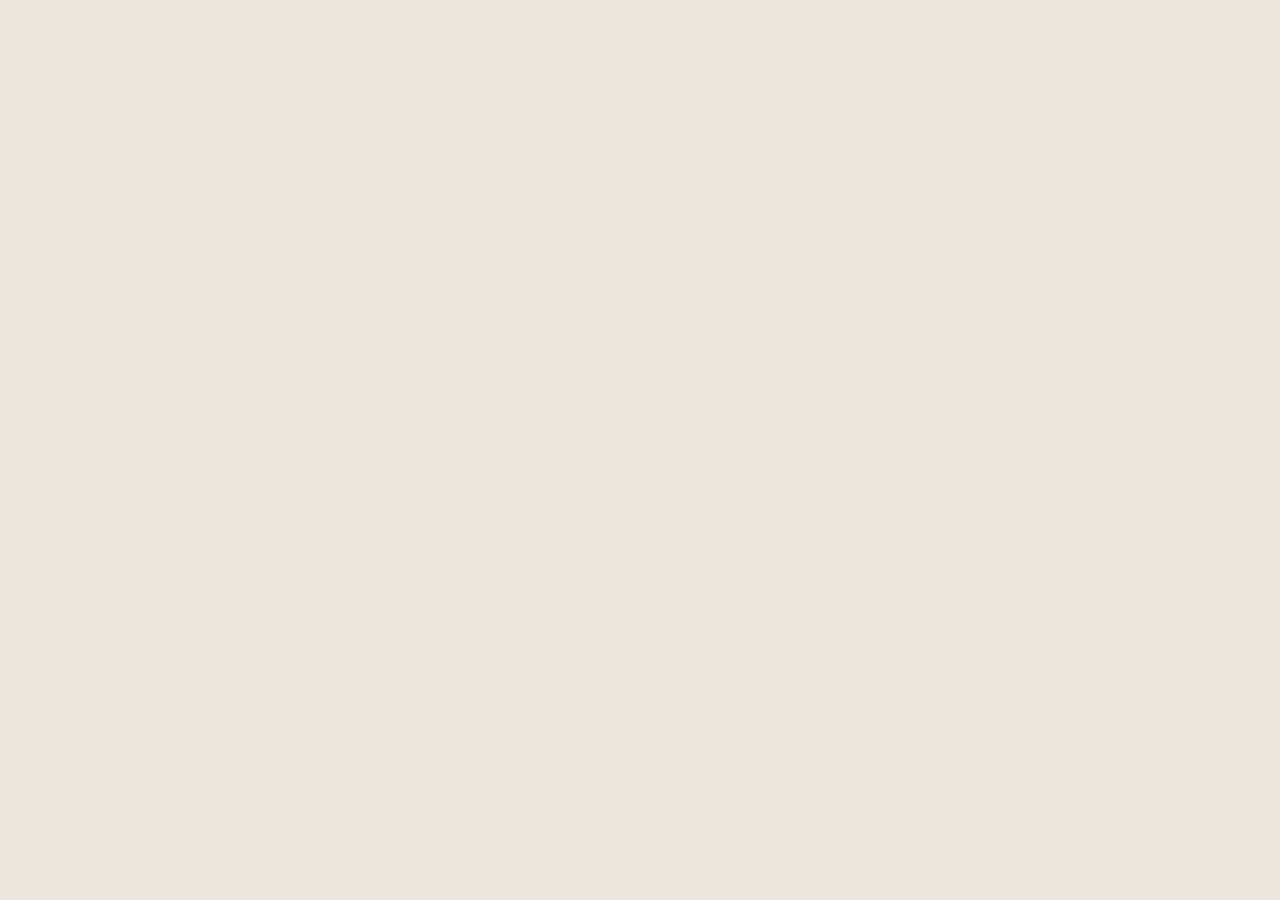
==== src/index.html @ d640d651 "Initial commit: Project Accelerate Lynxeye scaffold + content brief" ====
<!DOCTYPE html>
<html lang="en">
<head>
  <meta charset="UTF-8">
  <meta name="viewport" content="width=device-width, initial-scale=1.0">
  <title>Project Accelerate Lynxeye</title>
  <link rel="stylesheet" href="styles.css">
  <link href="https://fonts.googleapis.com/css2?family=Lexend:wght@300;400;500;600&display=swap" rel="stylesheet">
</head>
<body>

<!--
  CLAUDE CODE: Build this file from spec/architecture-reference.html and spec/content-comprehensive.md.

  The visual reference (spec/architecture-reference.html) shows the working four-panel architecture
  end-to-end. Match its structure and interactions:

    - Top menu bar with two supporting items (modal overlays on click)
    - Hero (two-column: elevator pitch left, divergence visual right)
    - Four-card navigator with active state indicator
    - Click-to-expand panel area below the navigator (one panel at a time)
    - Panel 4 has internal tabs: locked core / add-ons / how we work / what Lynxeye gets
    - Deliverables in Panel 4 are click-to-expand for detail
    - NO closing section. Document ends when the open panel is closed.

  The content (spec/content-comprehensive.md) has every line of copy, every deliverable detail,
  every visual brief. Use the locked content. Surface placeholders flagged [VERIFY] to Henrik
  before shipping.

  The design tokens (spec/design-tokens.md) are the design system. Don't invent new colors
  or font weights.

  Build approach:
    1. HTML structure first (this file), matching the architecture sketch
    2. Then styles.css using the design tokens
    3. Then script.js for panel switching, modal opening, tab switching, deliverable expansion, slider math
    4. Simulator is a separate later pass in src/simulator/

  Delete this comment block when you're done.
-->

<div id="app">
  <!-- Top menu bar -->
  <!-- Hero -->
  <!-- Navigator (4 cards) -->
  <!-- Open panel area -->
  <!-- Modals (Ping-pong vs orchestration + About Henrik) -->
</div>

<script src="script.js"></script>
</body>
</html>
---- src/styles.css ----
/*
  Project Accelerate Lynxeye — styles.css

  CLAUDE CODE: Build this from spec/design-tokens.md.
  The CSS variables below are the locked design tokens. Don't add new colors
  without explicit Henrik approval.

  Match the visual treatments in spec/architecture-reference.html. That file
  has working CSS for every component you need to build. You can lift and
  refactor from it.

  Delete this comment block when you're done.
*/

:root {
  /* Backgrounds */
  --bg-page: #ECE7DE;
  --bg-doc: #F6F3EE;
  --bg-white: #FFFFFF;
  --bg-warm-stone: #E8E2D9;
  --bg-dark: #1A1F1A;

  /* Text */
  --text-ink: #1A1F1A;
  --text-muted: #6E6A5E;
  --text-light: #AFA89A;
  --text-on-dark: #F6F3EE;
  --text-bronze-on-dark: #DDD3BC;

  /* Brand */
  --brand-green: #2E6B54;
  --brand-green-light: #E8F0EC;
  --gold: #C9A962;
  --gold-dark: #B8985A;
  --gold-tint: #FBF6E9;
  --gold-pale: #FAFAF6;

  /* Borders */
  --border: #CCC4B8;
  --border-light: #E8E2D9;

  /* Motion */
  --easing: ease-out;
  --duration-fast: 200ms;
  --duration-normal: 300ms;
  --duration-slow: 350ms;
}

/* Reset and base */
* { box-sizing: border-box; margin: 0; padding: 0; }

body {
  font-family: 'Lexend', -apple-system, sans-serif;
  background: var(--bg-page);
  color: var(--text-ink);
  -webkit-font-smoothing: antialiased;
  line-height: 1.6;
}

/* === Component styles go below === */
/* Use spec/architecture-reference.html as the source of truth for component-level CSS */
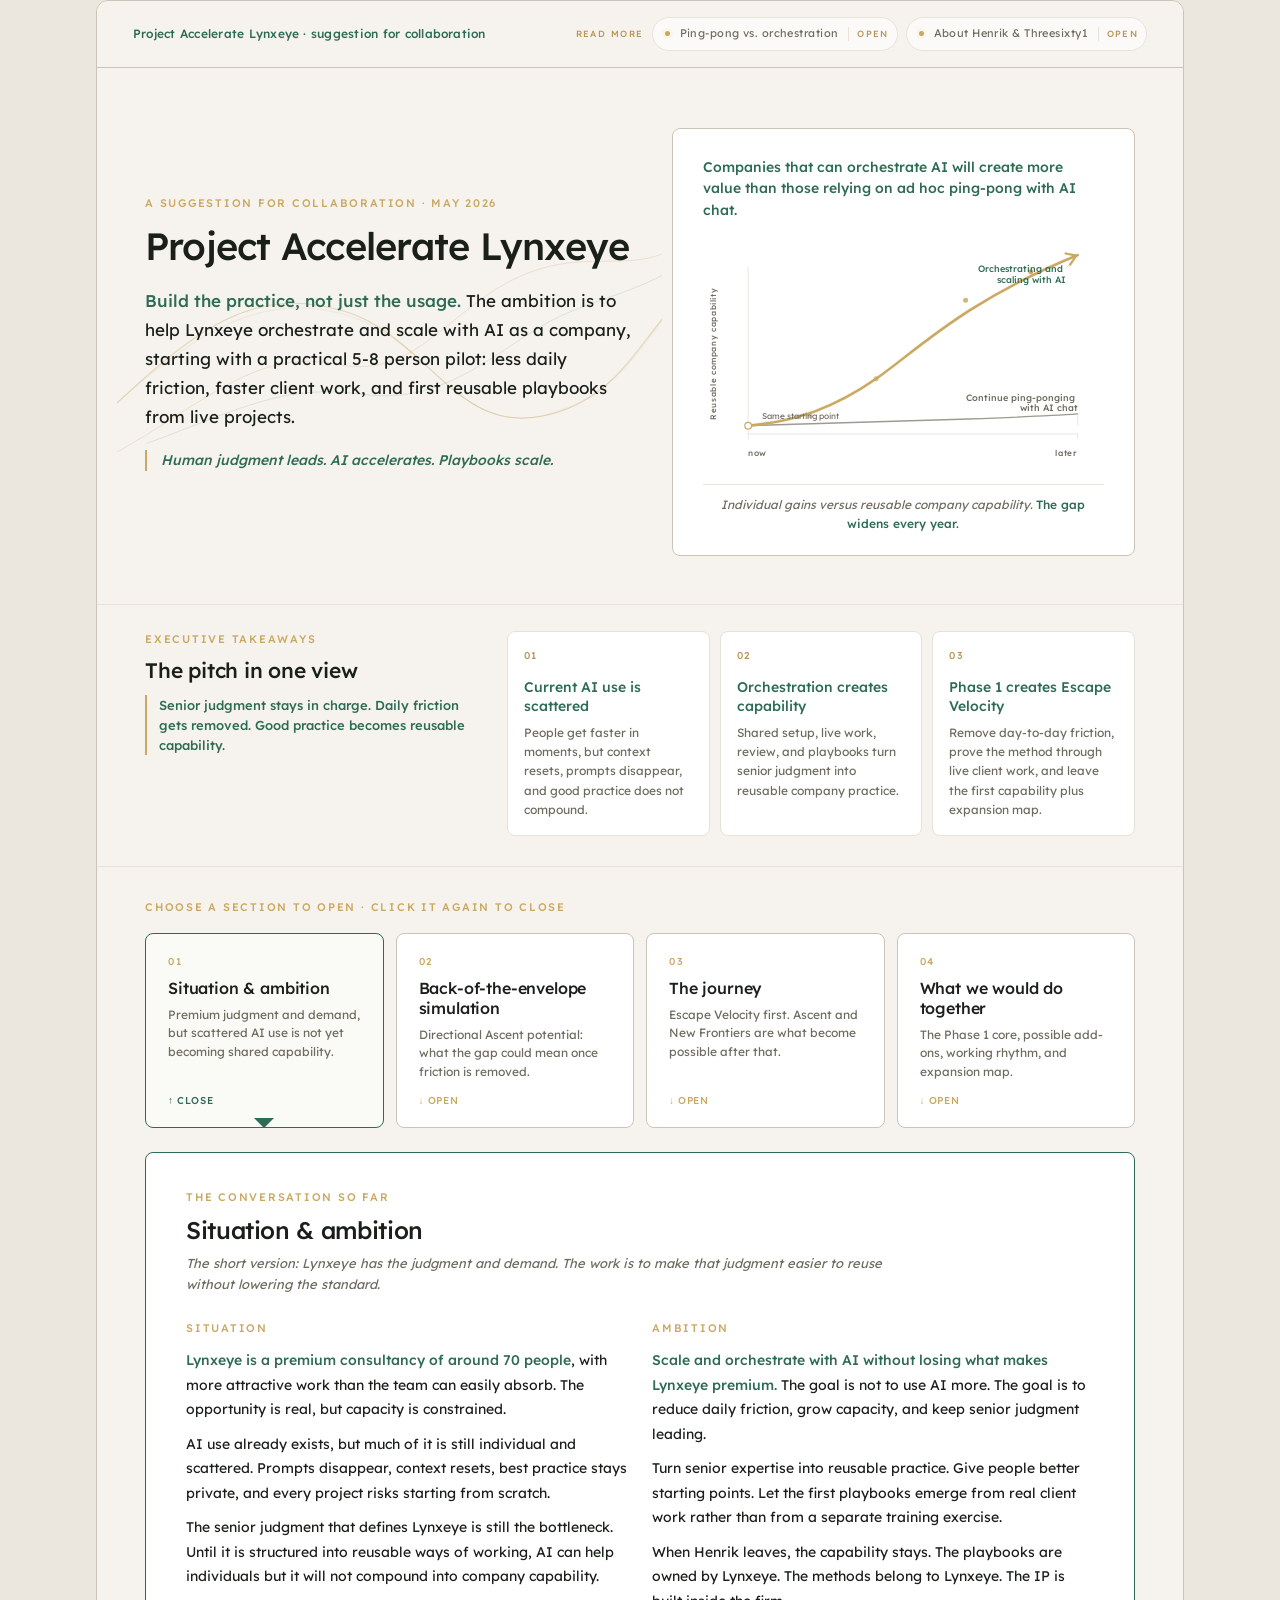
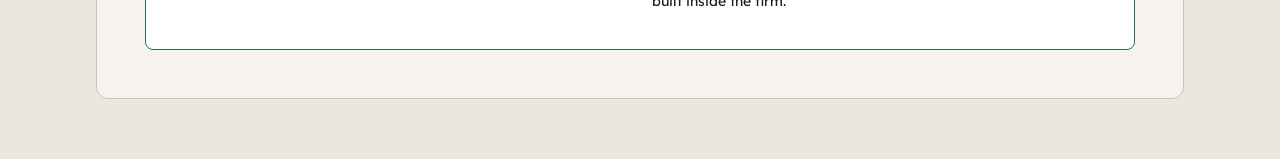
==== commit c39f32ca: "feat: refine Lynxeye proposal application" ====
--- a/src/index.html
+++ b/src/index.html
@@ -3,50 +3,1072 @@
 <head>
   <meta charset="UTF-8">
   <meta name="viewport" content="width=device-width, initial-scale=1.0">
+  <meta name="description" content="Project Accelerate Lynxeye: a focused suggestion for collaboration with Lynxeye, May 2026.">
   <title>Project Accelerate Lynxeye</title>
+  <link rel="preconnect" href="https://fonts.googleapis.com">
+  <link rel="preconnect" href="https://fonts.gstatic.com" crossorigin>
+  <link href="https://fonts.googleapis.com/css2?family=Lexend:wght@300;400;500;600&amp;display=swap" rel="stylesheet">
+  <link rel="icon" href="data:,">
   <link rel="stylesheet" href="styles.css">
-  <link href="https://fonts.googleapis.com/css2?family=Lexend:wght@300;400;500;600&display=swap" rel="stylesheet">
 </head>
 <body>
-
-<!--
-  CLAUDE CODE: Build this file from spec/architecture-reference.html and spec/content-comprehensive.md.
-
-  The visual reference (spec/architecture-reference.html) shows the working four-panel architecture
-  end-to-end. Match its structure and interactions:
-
-    - Top menu bar with two supporting items (modal overlays on click)
-    - Hero (two-column: elevator pitch left, divergence visual right)
-    - Four-card navigator with active state indicator
-    - Click-to-expand panel area below the navigator (one panel at a time)
-    - Panel 4 has internal tabs: locked core / add-ons / how we work / what Lynxeye gets
-    - Deliverables in Panel 4 are click-to-expand for detail
-    - NO closing section. Document ends when the open panel is closed.
-
-  The content (spec/content-comprehensive.md) has every line of copy, every deliverable detail,
-  every visual brief. Use the locked content. Surface placeholders flagged [VERIFY] to Henrik
-  before shipping.
-
-  The design tokens (spec/design-tokens.md) are the design system. Don't invent new colors
-  or font weights.
-
-  Build approach:
-    1. HTML structure first (this file), matching the architecture sketch
-    2. Then styles.css using the design tokens
-    3. Then script.js for panel switching, modal opening, tab switching, deliverable expansion, slider math
-    4. Simulator is a separate later pass in src/simulator/
-
-  Delete this comment block when you're done.
--->
-
-<div id="app">
-  <!-- Top menu bar -->
-  <!-- Hero -->
-  <!-- Navigator (4 cards) -->
-  <!-- Open panel area -->
-  <!-- Modals (Ping-pong vs orchestration + About Henrik) -->
-</div>
-
-<script src="script.js"></script>
+  <main class="page-shell">
+    <article class="document-shell" aria-label="Project Accelerate Lynxeye collaboration suggestion">
+      <header class="topbar">
+        <div class="topbar-brand">Project Accelerate Lynxeye · suggestion for collaboration</div>
+        <nav class="topbar-menu" aria-label="Read more">
+          <span class="topbar-kicker">Read more</span>
+          <button class="topbar-link" type="button" data-modal-open="modal-pingpong">
+            <span class="topbar-link-label">Ping-pong vs. orchestration</span>
+            <span class="topbar-link-cue">Open</span>
+          </button>
+          <button class="topbar-link" type="button" data-modal-open="modal-henrik">
+            <span class="topbar-link-label">About Henrik &amp; Threesixty1</span>
+            <span class="topbar-link-cue">Open</span>
+          </button>
+        </nav>
+      </header>
+
+      <section class="hero" aria-labelledby="hero-title">
+        <div class="hero-copy">
+          <svg class="hero-curves" viewBox="0 0 620 360" aria-hidden="true" focusable="false">
+            <path class="thread-shadow" d="M-32 274 C 76 176, 154 116, 258 145 C 368 176, 390 304, 516 250 C 592 218, 610 146, 666 104" />
+            <path class="thread-primary" d="M-20 265 C 90 160, 155 110, 260 142 C 362 174, 390 302, 514 252 C 585 224, 606 148, 664 108" />
+            <path class="thread-secondary" d="M-6 305 C 96 250, 157 182, 250 202 C 350 222, 384 120, 486 92 C 560 72, 610 108, 670 40" />
+            <path class="green-line" d="M34 292 C 142 252, 190 224, 278 236 C 360 247, 408 206, 474 164 C 526 130, 580 126, 636 92" />
+          </svg>
+          <p class="hero-eyebrow">A suggestion for collaboration · May 2026</p>
+          <h1 id="hero-title">Project Accelerate Lynxeye</h1>
+          <p class="hero-pitch"><strong>Build the practice, not just the usage.</strong> The ambition is to help Lynxeye orchestrate and scale with AI as a company, starting with a practical 5-8 person pilot: less daily friction, faster client work, and first reusable playbooks from live projects.</p>
+          <p class="hero-tagline">Human judgment leads. AI accelerates. Playbooks scale.</p>
+        </div>
+
+        <aside class="hero-visual" aria-label="AI orchestration creates more value than ad hoc AI chat">
+          <p class="visual-thesis">Companies that can orchestrate AI will create more value than those relying on ad hoc ping-pong with AI chat.</p>
+          <svg viewBox="0 0 480 280" role="img" aria-labelledby="divergence-title divergence-desc">
+            <title id="divergence-title">Orchestrating and scaling with AI compounds beyond ping-pong chat</title>
+            <desc id="divergence-desc">Ping-pong chat with AI creates individual gains that rise slowly. Orchestrating and scaling with AI creates reusable company capability that compounds over time.</desc>
+            <defs>
+              <marker id="hero-end" viewBox="0 0 10 10" refX="9" refY="5" markerWidth="6" markerHeight="6" orient="auto">
+                <path d="M2 1L8 5L2 9" fill="none" stroke="context-stroke" stroke-width="1.5" stroke-linecap="round" />
+              </marker>
+            </defs>
+            <line x1="54" y1="232" x2="448" y2="232" class="axis" />
+            <line x1="54" y1="232" x2="54" y2="32" class="axis" />
+            <text class="svg-axis-title" transform="translate(16 136) rotate(-90)" text-anchor="middle">Reusable company capability</text>
+            <line x1="54" y1="232" x2="54" y2="238" class="axis-tick" />
+            <line x1="448" y1="232" x2="448" y2="238" class="axis-tick" />
+            <text x="54" y="258" class="svg-date">NOW</text>
+            <text x="448" y="258" class="svg-date" text-anchor="end">LATER</text>
+            <path d="M54,222 C132,219 226,217 318,214 C374,212 420,210 448,208" class="path-muted-echo" />
+            <path d="M54,222 C132,219 226,217 318,214 C374,212 420,210 448,208" class="path-muted" />
+            <path d="M54,222 C112,217 158,200 207,166 C258,130 312,74 448,18" class="path-gold-ghost" />
+            <path d="M54,222 C112,217 158,200 207,166 C258,130 312,74 448,18" class="path-gold" marker-end="url(#hero-end)" />
+            <circle cx="54" cy="222" r="4" class="dot-origin" />
+            <circle cx="128" cy="210" r="3" class="dot-gold faint" />
+            <circle cx="207" cy="166" r="3" class="dot-gold soft" />
+            <circle cx="314" cy="72" r="3" class="dot-gold medium" />
+            <circle cx="392" cy="38" r="3" class="dot-gold" />
+            <line x1="448" y1="18" x2="434" y2="34" class="gold-hairline" />
+            <text x="434" y="38" class="svg-end svg-end-strong" text-anchor="end">
+              <tspan x="434" dy="0">Orchestrating and</tspan>
+              <tspan x="434" dy="13">scaling with AI</tspan>
+            </text>
+            <line x1="448" y1="210" x2="448" y2="222" class="muted-hairline" />
+            <text x="448" y="192" class="svg-end" text-anchor="end">
+              <tspan x="448" dy="0">Continue ping-ponging</tspan>
+              <tspan x="448" dy="13">with AI chat</tspan>
+            </text>
+            <text x="70" y="214" class="svg-note">Same starting point</text>
+          </svg>
+          <p class="visual-caption">Individual gains versus reusable company capability. <strong>The gap widens every year.</strong></p>
+        </aside>
+      </section>
+
+      <section class="executive-summary" aria-labelledby="executive-summary-title">
+        <div>
+          <p class="section-kicker">Executive takeaways</p>
+          <h2 id="executive-summary-title">The pitch in one view</h2>
+          <p class="summary-promise">Senior judgment stays in charge. Daily friction gets removed. Good practice becomes reusable capability.</p>
+        </div>
+        <div class="summary-grid">
+          <article>
+            <span>01</span>
+            <h3>Current AI use is scattered</h3>
+            <p>People get faster in moments, but context resets, prompts disappear, and good practice does not compound.</p>
+          </article>
+          <article>
+            <span>02</span>
+            <h3>Orchestration creates capability</h3>
+            <p>Shared setup, live work, review, and playbooks turn senior judgment into reusable company practice.</p>
+          </article>
+          <article>
+            <span>03</span>
+            <h3>Phase 1 creates Escape Velocity</h3>
+            <p>Remove day-to-day friction, prove the method through live client work, and leave the first capability plus expansion map.</p>
+          </article>
+        </div>
+      </section>
+
+      <section class="navigator" aria-labelledby="navigator-title">
+        <p id="navigator-title" class="nav-title">Choose a section to open · click it again to close</p>
+        <div class="nav-cards">
+          <button class="nav-card nav-card-active" type="button" data-panel-target="situation" aria-controls="panel-situation" aria-expanded="true">
+            <span class="nav-card-num">01</span>
+            <span class="nav-card-name">Situation &amp; ambition</span>
+            <span class="nav-card-desc">Premium judgment and demand, but scattered AI use is not yet becoming shared capability.</span>
+            <span class="nav-card-cue">↓ Open</span>
+          </button>
+          <button class="nav-card" type="button" data-panel-target="envelope" aria-controls="panel-envelope" aria-expanded="false">
+            <span class="nav-card-num">02</span>
+            <span class="nav-card-name">Back-of-the-envelope simulation</span>
+            <span class="nav-card-desc">Directional Ascent potential: what the gap could mean once friction is removed.</span>
+            <span class="nav-card-cue">↓ Open</span>
+          </button>
+          <button class="nav-card" type="button" data-panel-target="phases" aria-controls="panel-phases" aria-expanded="false">
+            <span class="nav-card-num">03</span>
+            <span class="nav-card-name">The journey</span>
+            <span class="nav-card-desc">Escape Velocity first. Ascent and New Frontiers are what become possible after that.</span>
+            <span class="nav-card-cue">↓ Open</span>
+          </button>
+          <button class="nav-card" type="button" data-panel-target="suggestion" aria-controls="panel-suggestion" aria-expanded="false">
+            <span class="nav-card-num">04</span>
+            <span class="nav-card-name">What we would do together</span>
+            <span class="nav-card-desc">The Phase 1 core, possible add-ons, working rhythm, and expansion map.</span>
+            <span class="nav-card-cue">↓ Open</span>
+          </button>
+        </div>
+      </section>
+
+      <section class="open-panel" id="panel-situation" data-panel="situation">
+        <p class="panel-eyebrow">The conversation so far</p>
+        <h2 class="panel-title">Situation &amp; ambition</h2>
+        <p class="panel-sub">The short version: Lynxeye has the judgment and demand. The work is to make that judgment easier to reuse without lowering the standard.</p>
+
+        <div class="two-col-grid">
+          <div>
+            <p class="column-label">Situation</p>
+            <div class="prose">
+              <p><strong>Lynxeye is a premium consultancy of around 70 people</strong>, with more attractive work than the team can easily absorb. The opportunity is real, but capacity is constrained.</p>
+              <p>AI use already exists, but much of it is still individual and scattered. Prompts disappear, context resets, best practice stays private, and every project risks starting from scratch.</p>
+              <p>The senior judgment that defines Lynxeye is still the bottleneck. Until it is structured into reusable ways of working, AI can help individuals but it will not compound into company capability.</p>
+            </div>
+          </div>
+          <div>
+            <p class="column-label">Ambition</p>
+            <div class="prose">
+              <p><strong>Scale and orchestrate with AI without losing what makes Lynxeye premium.</strong> The goal is not to use AI more. The goal is to reduce daily friction, grow capacity, and keep senior judgment leading.</p>
+              <p>Turn senior expertise into reusable practice. Give people better starting points. Let the first playbooks emerge from real client work rather than from a separate training exercise.</p>
+              <p>When Henrik leaves, the capability stays. The playbooks are owned by Lynxeye. The methods belong to Lynxeye. The IP is built inside the firm.</p>
+            </div>
+          </div>
+        </div>
+      </section>
+
+      <section class="open-panel panel-hidden" id="panel-envelope" data-panel="envelope" hidden>
+        <p class="panel-eyebrow">Panel 2 · The math, directionally</p>
+        <h2 class="panel-title">Back-of-the-envelope simulation</h2>
+        <p class="panel-sub">Basic directional math for what the gap could become once Phase 1 creates enough capability to move into Ascent.</p>
+
+        <div class="hypothesis-box">
+          <p><strong>Directional Ascent potential.</strong> This is not documented Lynxeye evidence yet, and it is not a promise of what Phase 1 delivers in 8-12 weeks. The outcome will vary by company, adoption, model capability, tools, pace, and working habits. The simulator shows the kind of upside Lynxeye can start moving toward once Escape Velocity has been created. Phase 1 replaces these assumptions with Lynxeye-specific evidence.</p>
+        </div>
+
+        <div class="gap-bridge">
+          <p class="section-kicker">Friction removed first</p>
+          <p>Escape Velocity starts in the ordinary workday. Before the upside can compound, people need a setup where the basics stop slowing them down.</p>
+          <ul class="friction-list" aria-label="Examples of friction removed in Phase 1">
+            <li>Sign-in and access work.</li>
+            <li>Right folders and documents are connected.</li>
+            <li>People know where to save work.</li>
+            <li>Voice input is available where useful.</li>
+            <li>Email and documents move faster.</li>
+            <li>Best practice from others is visible.</li>
+            <li>Reusable context replaces project setup.</li>
+          </ul>
+          <p>Then the levers below become meaningful. They are not proof yet. They are a way to discuss what Ascent could be worth.</p>
+        </div>
+
+        <div class="simulator" data-simulator>
+          <div class="simulator-controls">
+            <p class="sim-label">Lynxeye baseline (SEK)</p>
+            <div class="slider-row">
+              <div class="slider-heading">
+                <span class="slider-title"><label for="employees">Employees</label> <button class="info-trigger" type="button" aria-label="Employees assumption" aria-expanded="false" data-info-trigger>i</button></span>
+                <span id="employees-value">70</span>
+              </div>
+              <span class="info-panel" role="status">Assumption: Lynxeye headcount in scope for the model. Default: 70 from the brief. Range: 20 to 150, so the same logic can be tested on a smaller pilot or wider firm scale. Caveat: Phase 1 should replace this with the real team count.</span>
+              <input id="employees" type="range" min="20" max="150" value="70" data-simulator-input>
+            </div>
+            <div class="slider-row">
+              <div class="slider-heading">
+                <span class="slider-title"><label for="hours">Billable hours / consultant / year</label> <button class="info-trigger" type="button" aria-label="Billable hours assumption" aria-expanded="false" data-info-trigger>i</button></span>
+                <span id="hours-value">1,500</span>
+              </div>
+              <span class="info-panel" role="status">Assumption: annual billable hours per consultant. Default: 1,500, a directional premium consultancy starting point. Range: 1,000 to 2,000 for lower and higher utilization years. Caveat: Lynxeye-specific utilization should replace this in Phase 1.</span>
+              <input id="hours" type="range" min="1000" max="2000" step="50" value="1500" data-simulator-input>
+            </div>
+            <div class="slider-row">
+              <div class="slider-heading">
+                <span class="slider-title"><label for="rate">Avg. billing rate (SEK/hr)</label> <button class="info-trigger" type="button" aria-label="Billing rate assumption" aria-expanded="false" data-info-trigger>i</button></span>
+                <span id="rate-value">3,000</span>
+              </div>
+              <span class="info-panel" role="status">Assumption: blended billing rate across seniority levels. Default: 3,000 SEK/hr. Range: 1,500 to 5,000 SEK/hr because rates vary by role and engagement type. Caveat: this creates gross equivalent value, not net profit.</span>
+              <input id="rate" type="range" min="1500" max="5000" step="100" value="3000" data-simulator-input>
+            </div>
+
+            <p class="sim-label sim-label-spaced">Improvement levers</p>
+            <div class="slider-row">
+              <div class="slider-heading">
+                <span class="slider-title"><label for="project-compression">Project delivery compression</label> <button class="info-trigger" type="button" aria-label="Project delivery compression assumption" aria-expanded="false" data-info-trigger>i</button></span>
+                <span id="project-compression-value">25%</span>
+              </div>
+              <span class="info-panel" role="status">Assumption: reduction in project delivery time from better AI orchestration. Default: 25%, so a 12-week project becomes roughly 9 weeks. Range: 0 to 50%, from no lift to an ambitious upside case. Caveat: this must be proven by Lynxeye workflow evidence.</span>
+              <input id="project-compression" type="range" min="0" max="50" value="25" data-simulator-input>
+            </div>
+            <div class="slider-row">
+              <div class="slider-heading">
+                <span class="slider-title"><label for="pitch-compression">Pitch cycle compression</label> <button class="info-trigger" type="button" aria-label="Pitch cycle compression assumption" aria-expanded="false" data-info-trigger>i</button></span>
+                <span id="pitch-compression-value">25%</span>
+              </div>
+              <span class="info-panel" role="status">Assumption: reduction in time from opportunity or RFP to proposal-ready. Default: 25%, so a 4-week pitch becomes roughly 3 weeks. Formula effect: baseline pitches divided by the compressed cycle. Caveat: baseline pitch volume is a placeholder.</span>
+              <input id="pitch-compression" type="range" min="0" max="50" value="25" data-simulator-input>
+            </div>
+            <div class="slider-row">
+              <div class="slider-heading">
+                <span class="slider-title"><label for="win-rate">Win rate improvement</label> <button class="info-trigger" type="button" aria-label="Win rate improvement assumption" aria-expanded="false" data-info-trigger>i</button></span>
+                <span id="win-rate-value">15%</span>
+              </div>
+              <span class="info-panel" role="status">Assumption: relative improvement on qualified pitch wins from better preparation and faster turnaround. Default: 15%. Range: 0 to 40%. Caveat: this affects expected additional wins only, no revenue value is assigned because deal size is not in the model.</span>
+              <input id="win-rate" type="range" min="0" max="40" value="15" data-simulator-input>
+            </div>
+            <div class="slider-row">
+              <div class="slider-heading">
+                <span class="slider-title"><label for="capture-rate">% of freed time captured as real value</label> <button class="info-trigger" type="button" aria-label="Freed time capture assumption" aria-expanded="false" data-info-trigger>i</button></span>
+                <span id="capture-rate-value">60%</span>
+              </div>
+              <span class="info-panel" role="status">Assumption: share of freed time that becomes real value instead of work creep. Default: 60%. Formula effect: raw freed capacity is multiplied by this rate. Caveat: this is the honesty lever, and Phase 1 is designed to improve and measure it.</span>
+              <input id="capture-rate" type="range" min="0" max="100" value="60" data-simulator-input>
+            </div>
+            <div class="slider-row">
+              <div class="slider-heading">
+                <span class="slider-title"><label for="tooling-cost">AI tooling cost / person / month</label> <button class="info-trigger" type="button" aria-label="Tooling cost assumption" aria-expanded="false" data-info-trigger>i</button></span>
+                <span id="tooling-cost-value">1,000</span>
+              </div>
+              <span class="info-panel" role="status">Assumption: monthly AI tooling run-rate per person. Default: 1,000 SEK. Range: 500 to 3,000 SEK to test basic and premium configurations. Caveat: Phase 1 fee, internal senior time, and maintenance are not folded into this slider.</span>
+              <input id="tooling-cost" type="range" min="500" max="3000" step="100" value="1000" data-simulator-input>
+            </div>
+
+            <details class="assumptions-panel">
+              <summary>Advanced assumptions</summary>
+              <div class="assumption-grid">
+                <div class="assumption-row">
+                  <span class="slider-title"><label for="baseline-pitches">Qualified pitches / year</label> <button class="info-trigger" type="button" aria-label="Qualified pitches assumption" aria-expanded="false" data-info-trigger>i</button></span>
+                  <span class="info-panel" role="status">Assumption: qualified pitch volume before compression. Default: 12, roughly one qualified pitch per month. Formula effect: used in pitch-equivalent capacity and expected wins. Caveat: Henrik should replace this with Lynxeye's actual volume.</span>
+                  <input id="baseline-pitches" type="number" min="1" max="60" step="1" value="12" data-simulator-input>
+                </div>
+                <div class="assumption-row">
+                  <span class="slider-title"><label for="baseline-win-rate">Baseline win rate</label> <button class="info-trigger" type="button" aria-label="Baseline win rate assumption" aria-expanded="false" data-info-trigger>i</button></span>
+                  <span class="info-panel" role="status">Assumption: current win rate on qualified pitches. Default: 35%. Formula effect: baseline pitches x baseline win rate x win-rate improvement. Caveat: this is not Lynxeye-confirmed, and revenue impact is intentionally excluded.</span>
+                  <input id="baseline-win-rate" type="number" min="0" max="100" step="1" value="35" data-simulator-input>
+                </div>
+                <div class="assumption-row">
+                  <span class="slider-title"><label for="working-weeks">Working weeks / year</label> <button class="info-trigger" type="button" aria-label="Working weeks assumption" aria-expanded="false" data-info-trigger>i</button></span>
+                  <span class="info-panel" role="status">Assumption: working weeks used for human interpretation. Default: 46. Formula effect: captured capacity divided by employees and working weeks. Caveat: this is only for readability, not the core commercial value calculation.</span>
+                  <input id="working-weeks" type="number" min="40" max="52" step="1" value="46" data-simulator-input>
+                </div>
+                <div class="assumption-row">
+                  <span class="slider-title"><label for="uncertainty-band">Uncertainty band</label> <button class="info-trigger" type="button" aria-label="Uncertainty band assumption" aria-expanded="false" data-info-trigger>i</button></span>
+                  <span class="info-panel" role="status">Assumption: uncertainty band around captured capacity and gross value. Default: 15%. Formula effect: captured capacity is shown as plus or minus this band. Caveat: exact internal math is rounded only for display.</span>
+                  <input id="uncertainty-band" type="number" min="0" max="30" step="1" value="15" data-simulator-input>
+                </div>
+              </div>
+            </details>
+          </div>
+
+          <div class="simulator-output" aria-live="polite">
+            <div class="output-head">
+              <p class="output-label">Output · directional Ascent potential at current settings</p>
+              <button class="copy-model" id="copy-model" type="button">Copy current model</button>
+            </div>
+            <p class="copy-status" id="copy-status" aria-live="polite"></p>
+
+            <div class="output-columns">
+              <section class="output-group output-group-primary" aria-labelledby="main-output-title">
+                <h3 id="main-output-title">Main signal</h3>
+                <div class="metric metric-primary">
+                  <p class="metric-label">Captured capacity <button class="info-trigger" type="button" aria-label="Captured capacity formula" aria-expanded="false" data-info-trigger>i</button></p>
+                  <span class="info-panel metric-info" role="status">Formula: raw freed capacity x freed-time capture rate, shown with the uncertainty band. Interpretation: the part of the upside that survives work creep. Caveat: this is the directional number Phase 1 is meant to replace with evidence.</span>
+                  <p class="metric-value" id="capacity-output">13,400 to 18,100 hours</p>
+                  <p class="metric-help" id="capacity-help">For Lynxeye at 70 people, roughly 15,750 hours survives work creep before the uncertainty band.</p>
+                </div>
+                <div class="metric metric-primary">
+                  <p class="metric-label">Gross capacity value <button class="info-trigger" type="button" aria-label="Gross capacity value formula" aria-expanded="false" data-info-trigger>i</button></p>
+                  <span class="info-panel metric-info" role="status">Formula: captured capacity range x blended billing rate. Interpretation: gross equivalent capacity value if the time becomes useful client work. Caveat: this is not net profit, and it excludes margin, pricing, demand, and change cost.</span>
+                  <p class="metric-value" id="value-output">40.2 to 54.3M SEK</p>
+                  <p class="metric-help" id="value-help">If captured as billable work at 3,000 SEK/hr, this is the gross directional Ascent upside.</p>
+                </div>
+                <div class="metric">
+                  <p class="metric-label">Pitch-equivalent capacity <button class="info-trigger" type="button" aria-label="Pitch-equivalent capacity formula" aria-expanded="false" data-info-trigger>i</button></p>
+                  <span class="info-panel metric-info" role="status">Formula: baseline pitches divided by (1 minus pitch compression), then minus baseline pitches. Interpretation: extra pitch-equivalent capacity from shorter cycles. Caveat: this is capacity, not a sales forecast.</span>
+                  <p class="metric-value" id="pitch-output">+4</p>
+                  <p class="metric-help" id="pitch-help">At 12 baseline pitches and 25% compression, the same pitch capacity can handle roughly +4 more pitch-equivalents per year.</p>
+                </div>
+                <div class="metric">
+                  <p class="metric-label">Hours returned / consultant / week <button class="info-trigger" type="button" aria-label="Hours returned formula" aria-expanded="false" data-info-trigger>i</button></p>
+                  <span class="info-panel metric-info" role="status">Formula: captured capacity divided by employees and working weeks. Interpretation: what the model feels like in the week. Caveat: this depends on leaders protecting the recovered time from low-value work.</span>
+                  <p class="metric-value" id="weekly-hours-output">4.9 hours</p>
+                  <p class="metric-help" id="weekly-hours-help">Roughly 0.7 workdays per consultant per week.</p>
+                </div>
+              </section>
+
+              <section class="output-group" aria-labelledby="context-output-title">
+                <h3 id="context-output-title">Model context</h3>
+                <div class="metric">
+                  <p class="metric-label">Raw freed capacity <button class="info-trigger" type="button" aria-label="Raw freed capacity formula" aria-expanded="false" data-info-trigger>i</button></p>
+                  <span class="info-panel metric-info" role="status">Formula: employees x billable hours x project delivery compression. Interpretation: gross time opportunity before capture. Caveat: raw freed time is not value until the organization captures it.</span>
+                  <p class="metric-value" id="raw-capacity-output">26,250 hours</p>
+                  <p class="metric-help" id="raw-capacity-help">Gross time opportunity before capture rate is applied.</p>
+                </div>
+                <div class="metric">
+                  <p class="metric-label">Expected additional qualified wins <button class="info-trigger" type="button" aria-label="Expected additional qualified wins formula" aria-expanded="false" data-info-trigger>i</button></p>
+                  <span class="info-panel metric-info" role="status">Formula: baseline pitches x baseline win rate x win-rate improvement. Interpretation: incremental qualified wins before any deal-size value. Caveat: this is directional only, no revenue value is assigned.</span>
+                  <p class="metric-value" id="wins-output">+0.6</p>
+                  <p class="metric-help" id="wins-help">At 12 qualified pitches per year and a 35% baseline win rate.</p>
+                </div>
+                <div class="metric">
+                  <p class="metric-label">Annual tooling cost <button class="info-trigger" type="button" aria-label="Annual tooling cost formula" aria-expanded="false" data-info-trigger>i</button></p>
+                  <span class="info-panel metric-info" role="status">Formula: employees x tooling cost per person per month x 12. Interpretation: visible annual tool run-rate. Caveat: Phase 1 fee is TBD, and internal senior time is tracked separately.</span>
+                  <p class="metric-value" id="tooling-output">840k SEK</p>
+                  <p class="metric-help" id="tooling-help">At 1,000 SEK per person per month across 70 people.</p>
+                </div>
+                <div class="metric">
+                  <p class="metric-label">Captured vs. absorbed time <button class="info-trigger" type="button" aria-label="Captured versus absorbed formula" aria-expanded="false" data-info-trigger>i</button></p>
+                  <span class="info-panel metric-info" role="status">Formula: captured time equals raw freed capacity x capture rate, absorbed time is the remainder. Interpretation: the work-creep risk made visible. Caveat: the split is a hypothesis until measured.</span>
+                  <p class="metric-value" id="absorption-output">60% captured / 40% absorbed</p>
+                  <p class="metric-help" id="absorption-help">Phase 1 is partly about moving this split in the right direction.</p>
+                  <div class="capture-bar" aria-hidden="true"><span id="capture-bar-fill"></span></div>
+                </div>
+                <div class="metric">
+                  <p class="metric-label">Where the time can go <button class="info-trigger" type="button" aria-label="Where returned time can go" aria-expanded="false" data-info-trigger>i</button></p>
+                  <span class="info-panel metric-info" role="status">Interpretation: recovered effort can move into higher-value work and less blank-page production burden. Caveat: this is not measured yet, and the pattern depends on leadership rhythm.</span>
+                  <p class="metric-value metric-value-text" id="time-use-output">Client prep, synthesis, senior review, learning, proposal depth.</p>
+                  <p class="metric-help" id="time-use-help">A better use of the week, not just a shorter week.</p>
+                </div>
+              </section>
+            </div>
+
+            <div class="sensitivity-line" id="sensitivity-line">Every 1 percentage point increase in captured time is worth roughly 263 hours / 788k SEK gross capacity at current settings.</div>
+
+            <section class="value-translation" aria-labelledby="value-translation-title">
+              <p class="section-kicker" id="value-translation-title">What this means</p>
+              <div class="value-card-grid">
+                <article class="value-card">
+                  <div class="value-card-head">
+                    <h3>For clients</h3>
+                    <button class="info-trigger" type="button" aria-label="Client value interpretation" aria-expanded="false" data-info-trigger>i</button>
+                  </div>
+                  <span class="info-panel" role="status">Directional interpretation. The simulator does not prove client outcomes. It shows where freed capacity could improve the client experience if Lynxeye captures it deliberately.</span>
+                  <p>Faster iteration, better-prepared teams, and more senior attention on judgment, implications, and quality.</p>
+                </article>
+                <article class="value-card">
+                  <div class="value-card-head">
+                    <h3>For employees</h3>
+                    <button class="info-trigger" type="button" aria-label="Employee value interpretation" aria-expanded="false" data-info-trigger>i</button>
+                  </div>
+                  <span class="info-panel" role="status">Directional interpretation. Employee value depends on whether leadership protects the recovered time from being absorbed by more low-value work.</span>
+                  <p>Fewer blank-page starts, less production drag, clearer playbooks, and more time for thinking and craft.</p>
+                </article>
+                <article class="value-card">
+                  <div class="value-card-head">
+                    <h3>For partners</h3>
+                    <button class="info-trigger" type="button" aria-label="Partner value interpretation" aria-expanded="false" data-info-trigger>i</button>
+                  </div>
+                  <span class="info-panel" role="status">Directional interpretation. The partner value is not that senior people disappear from the work. It is that their judgment is used at better moments.</span>
+                  <p>Less senior bottleneck, better delegation, reusable methods, and clearer quality control across teams.</p>
+                </article>
+                <article class="value-card">
+                  <div class="value-card-head">
+                    <h3>For Lynxeye</h3>
+                    <button class="info-trigger" type="button" aria-label="Firm value interpretation" aria-expanded="false" data-info-trigger>i</button>
+                  </div>
+                  <span class="info-panel" role="status">Directional interpretation. The firm-level value only appears when isolated AI use becomes shared operating capability.</span>
+                  <p>Compounding capability instead of isolated tool use: workflows, playbooks, and judgment that improve with reuse.</p>
+                </article>
+              </div>
+            </section>
+          </div>
+        </div>
+
+        <section class="hiring-compare" aria-labelledby="hiring-compare-title">
+          <div class="section-kicker">Alternative paths</div>
+          <h3 id="hiring-compare-title">If the answer were to hire instead...</h3>
+          <div class="path-grid">
+            <article class="path-card">
+              <p class="path-label">Path A</p>
+              <h4>Hire 3 finance team members</h4>
+              <p><strong>3.6-4.5M SEK / year</strong> fully loaded, based on 3 senior hires at 1.2-1.5M each.</p>
+              <p><strong>6-12 months</strong> from open role to productive hire.</p>
+              <p>Linear capacity. Three hires do the work of roughly three people. Premium Stockholm talent is scarce.</p>
+              <p>Risk profile: known and familiar, but still real: culture fit, ramp time, retention.</p>
+            </article>
+            <article class="path-card path-card-green">
+              <p class="path-label">Path B</p>
+              <h4>Build scaling capability</h4>
+              <p><strong>Priced separately after scope alignment.</strong> The simulator keeps Project Accelerate out of the cost model and only shows <span id="path-tooling-output">840k SEK / year</span> in tooling at the current setting.</p>
+              <p><strong>Current model signal:</strong> roughly <span id="path-capacity-output">13,400 to 18,100 hours of captured capacity</span>, or about <span id="path-weekly-output">4.9 hours per consultant per week</span>, if Lynxeye captures the time instead of letting it drift back into low-value work.</p>
+              <p><strong>8-12 weeks</strong> to first capability lift, depending on pace and summer availability.</p>
+              <p>Non-linear capacity. Value comes from playbooks, workflow design, adoption, and all-70-person lift when the method sticks.</p>
+              <p>Risk profile: different, not smaller. Adoption, change management, leadership commitment, and work-slop prevention matter.</p>
+            </article>
+          </div>
+
+          <div class="unknowns-box">
+            <p><strong>What we do not know yet:</strong> actual adoption rate, true time savings per workflow, and real ongoing maintenance cost. These vary by company, tools, pace, model capability, and working habits. Phase 1 is designed to turn them from hypothesis into evidence.</p>
+          </div>
+        </section>
+
+        <details class="sources-panel">
+          <summary>Where these numbers come from</summary>
+          <div class="sources-content">
+            <p><strong>Source status:</strong> directional references for the draft model. Henrik should confirm which sources to cite before external sharing.</p>
+            <p><strong>Productivity potential:</strong> <a href="https://www.mckinsey.com/capabilities/tech-and-ai/our-insights/the-economic-potential-of-generative-ai-the-next-productivity-frontier">McKinsey, "The Economic Potential of Generative AI"</a>.</p>
+            <p><strong>Task-level consulting evidence:</strong> <a href="https://d3.harvard.edu/navigating-the-jagged-technological-frontier/">HBS AI Institute, "Navigating the Jagged Technological Frontier"</a>.</p>
+            <p><strong>Adoption and value capture:</strong> <a href="https://www.bcg.com/publications/2023/how-people-create-and-destroy-value-with-gen-ai">BCG on value creation and destruction with GenAI</a>, <a href="https://www.bcg.com/publications/2024/gen-ai-increases-productivity-and-expands-capabilities">BCG on capability expansion</a>, and <a href="https://www.mckinsey.com/capabilities/quantumblack/our-insights/the-state-of-ai-how-organizations-are-rewiring-to-capture-value">McKinsey on rewiring to capture value</a>.</p>
+            <p><strong>Hiring cost logic:</strong> <a href="https://www.skatteverket.se/servicelankar/otherlanguages/englishengelska/businessesandemployers/startingandrunningaswedishbusiness/declaringtaxesbusinesses/filingapayereturn/employercontributions.4.2fb39afe18dabf1e4d24a3d.html">Skatteverket employer contributions</a>, used only to support fully loaded Swedish employer-cost logic.</p>
+            <p><strong>Lynxeye-specific:</strong> conversations with Lynxeye, May 2026. Defaults are deliberately directional and should be calibrated in Phase 1.</p>
+          </div>
+        </details>
+
+        <div class="draft-note">
+          <p><strong>Direction, not promise.</strong> The model frames the upside Phase 1 helps Lynxeye investigate and qualify. It does not claim that Phase 1 delivers the Ascent numbers by itself.</p>
+        </div>
+      </section>
+
+      <section class="open-panel panel-hidden" id="panel-phases" data-panel="phases" hidden>
+        <p class="panel-eyebrow">The journey</p>
+        <h2 class="panel-title">Escape Velocity, Ascent, New Frontiers</h2>
+        <p class="panel-sub">Phase 1 is the collaboration suggested here: escape from the current way of working. Phase 2 is where the upside starts to compound. Phase 3 is the strategic frontier beyond this engagement.</p>
+
+        <div class="phase-intro prose">
+          <p>Most companies fail to scale with AI because the new way of working is rougher than the old one at the start. Setup is scattered, context is missing, people type when speaking would be faster, folders are hard to find, and private prompts never become shared practice.</p>
+          <p><strong>Phase 1 is designed to escape the old working habits.</strong> It removes day-to-day friction, builds the first capability, and proves the new way through live client case work. Phase 2 and Phase 3 are context, not proposed scope.</p>
+        </div>
+
+        <div class="phase-cards" aria-label="Three phases">
+          <div class="phase-card phase-one">
+            <p class="phase-anchor">↓ THIS PROPOSAL</p>
+            <p class="phase-label">Phase 1</p>
+            <h3>Escape Velocity</h3>
+            <p>5-8 people, an 8-12 week working rhythm, and one live client engagement. Remove friction, build first capability, and prove the new way through real work.</p>
+            <p class="phase-tag">Capability created</p>
+          </div>
+          <div class="phase-card phase-two">
+            <p class="phase-label">Phase 2</p>
+            <h3>Ascent</h3>
+            <p>More teams use the method, playbooks improve through reuse, freed time is captured, and capacity starts to compound across client work.</p>
+            <p class="phase-tag">Compounding capacity</p>
+          </div>
+          <div class="phase-card phase-three">
+            <p class="phase-label">Phase 3</p>
+            <h3>New Frontiers</h3>
+            <p>New offers, new business areas, and new types of client work become possible because the operating capability exists.</p>
+            <p class="phase-tag">New offers, new business</p>
+          </div>
+        </div>
+      </section>
+
+      <section class="open-panel panel-hidden" id="panel-suggestion" data-panel="suggestion" hidden>
+        <p class="panel-eyebrow">Panel 4 · The center of gravity</p>
+        <h2 class="panel-title">My suggestion for collaboration.</h2>
+        <p class="panel-sub">A locked Phase 1 core, a small set of possible add-ons, and a way of working matched to Lynxeye's pace, availability, live work, and current AI maturity.</p>
+
+        <div class="collaboration-intro prose">
+          <p><strong>Phase 1 builds a practical AI working capability inside Lynxeye, using live client work, not generic training.</strong> The core stays locked at thirteen deliverables. Add-ons only extend depth, reach, or timing.</p>
+          <p>The first read is simple: set the direction, remove day-to-day friction, train through live client work, scale the capability, and create the expansion map.</p>
+        </div>
+
+        <div class="core-story-strip" aria-label="Phase 1 core story">
+          <span>Set the direction</span>
+          <span>Remove daily friction</span>
+          <span>Train through live work</span>
+          <span>Scale the capability</span>
+          <span>Create the expansion map</span>
+        </div>
+
+        <div class="proposal-timeline" aria-label="Phase 1 timing summary">
+          <div>
+            <span>Duration</span>
+            <strong>8-12 weeks</strong>
+            <em>Working rhythm</em>
+          </div>
+          <div>
+            <span>Window</span>
+            <strong>Summer-aware</strong>
+            <em>Useful work can continue between sessions</em>
+          </div>
+          <div>
+            <span>Team</span>
+            <strong>5-8 people</strong>
+            <em>Add-ons may extend reach</em>
+          </div>
+          <div>
+            <span>Investment</span>
+            <strong>[TBD]</strong>
+            <em>Follows alignment</em>
+          </div>
+        </div>
+
+        <div class="tabs" role="tablist" aria-label="Collaboration details">
+          <button class="tab tab-active" type="button" role="tab" id="tab-core" aria-selected="true" aria-controls="pane-core" data-tab-target="core">
+            Locked core <span>13 items</span>
+          </button>
+          <button class="tab" type="button" role="tab" id="tab-addons" aria-selected="false" aria-controls="pane-addons" data-tab-target="addons">
+            Add-ons <span>6 options</span>
+          </button>
+          <button class="tab" type="button" role="tab" id="tab-how" aria-selected="false" aria-controls="pane-how" data-tab-target="how">
+            How we work <span>approach</span>
+          </button>
+          <button class="tab" type="button" role="tab" id="tab-outcomes" aria-selected="false" aria-controls="pane-outcomes" data-tab-target="outcomes">
+            What Lynxeye gets <span>outcome</span>
+          </button>
+        </div>
+
+        <div class="tab-pane tab-pane-active" id="pane-core" role="tabpanel" aria-labelledby="tab-core" data-tab-pane="core">
+          <div class="tab-context prose">
+            <p><strong>Locked core.</strong> These thirteen deliverables are the minimum shared system: direction, setup, live work, reusable practice, and the evidence Lynxeye needs after Escape Velocity.</p>
+          </div>
+
+          <div class="deliverable-list" aria-label="Phase 1 locked core deliverables">
+            <div class="deliverable-chapter">
+              <span>Foundation</span>
+              <strong>Direction, team shape, and working agreement.</strong>
+            </div>
+            <article class="deliverable deliverable-locked">
+              <button class="deliverable-head" type="button" aria-expanded="false">
+                <span class="deliverable-check">✓</span>
+                <span><strong>AI ambition &amp; operating principles.</strong><em>Short leadership reference for direction, principles, and success measures.</em></span>
+                <span class="deliverable-toggle">▾</span>
+              </button>
+              <div class="deliverable-detail">
+                <div>
+                  <p><strong>Output:</strong> A concise partner-level document that states where Lynxeye is going with AI and what principles guide the work.</p>
+                  <p><strong>Why it matters:</strong> It stops the work becoming scattered tool experiments.</p>
+                  <p><strong>Connection:</strong> Sets the frame for the current-practice session.</p>
+                </div>
+              </div>
+            </article>
+
+            <article class="deliverable deliverable-locked">
+              <button class="deliverable-head" type="button" aria-expanded="false">
+                <span class="deliverable-check">✓</span>
+                <span><strong>Current AI practice working session.</strong><em>Internal AI Specialists/leaders, domain experts, and pilot team around the same table.</em></span>
+                <span class="deliverable-toggle">▾</span>
+              </button>
+              <div class="deliverable-detail">
+                <div>
+                  <p><strong>Output:</strong> A documented map of what already exists, what has worked, what has failed, and what should be built on.</p>
+                  <p><strong>Why it matters:</strong> Lynxeye is not treated as a greenfield client.</p>
+                  <p><strong>Connection:</strong> Feeds the pilot team selection and working agreement.</p>
+                </div>
+              </div>
+            </article>
+
+            <article class="deliverable deliverable-locked">
+              <button class="deliverable-head" type="button" aria-expanded="false">
+                <span class="deliverable-check">✓</span>
+                <span><strong>Pilot team selection and onboarding plan.</strong><em>Who is in the 5-8, why they are there, and what they carry back.</em></span>
+                <span class="deliverable-toggle">▾</span>
+              </button>
+              <div class="deliverable-detail">
+                <div>
+                  <p><strong>Output:</strong> A clear pilot team setup with roles, expectations, availability, and onboarding path.</p>
+                  <p><strong>Why it matters:</strong> The wrong pilot team can make a good method look weak.</p>
+                  <p><strong>Connection:</strong> Gives the working agreement a real operating shape.</p>
+                </div>
+              </div>
+            </article>
+
+            <article class="deliverable deliverable-locked">
+              <button class="deliverable-head" type="button" aria-expanded="false">
+                <span class="deliverable-check">✓</span>
+                <span><strong>Engagement charter / working agreement.</strong><em>Decisions, escalation paths, IP, confidentiality, and scope boundaries.</em></span>
+                <span class="deliverable-toggle">▾</span>
+              </button>
+              <div class="deliverable-detail">
+                <div>
+                  <p><strong>Output:</strong> A short operating agreement for how Henrik works with Lynxeye during Phase 1.</p>
+                  <p><strong>Why it matters:</strong> It prevents confusion once live client work and AI setup start moving.</p>
+                  <p><strong>Connection:</strong> Clears the way for personal setup and gateway readiness.</p>
+                </div>
+              </div>
+            </article>
+
+            <div class="deliverable-chapter">
+              <span>Capability transfer</span>
+              <strong>Practical setup that can move beyond the pilot.</strong>
+            </div>
+            <article class="deliverable deliverable-locked">
+              <button class="deliverable-head" type="button" aria-expanded="false">
+                <span class="deliverable-check">✓</span>
+                <span><strong>Personal AI setup &amp; gateway readiness.</strong><em>Tools, workspaces, role context, document access, and input methods.</em></span>
+                <span class="deliverable-toggle">▾</span>
+              </button>
+              <div class="deliverable-detail">
+                <div>
+                  <p><strong>Output:</strong> Each pilot person has the practical setup needed to use AI seriously inside their actual workday.</p>
+                  <p><strong>Why it matters:</strong> Most AI adoption fails in tiny frictions that never get designed away.</p>
+                  <p><strong>Connection:</strong> Creates the model for the firm-wide setup guide.</p>
+                </div>
+              </div>
+            </article>
+
+            <article class="deliverable deliverable-locked">
+              <button class="deliverable-head" type="button" aria-expanded="false">
+                <span class="deliverable-check">✓</span>
+                <span><strong>Documented setup guide for the rest of the firm.</strong><em>Reusable setup path for people beyond the pilot.</em></span>
+                <span class="deliverable-toggle">▾</span>
+              </button>
+              <div class="deliverable-detail">
+                <div>
+                  <p><strong>Output:</strong> A living guide covering approved tools, context setup, storage hygiene, and common friction points.</p>
+                  <p><strong>Why it matters:</strong> The pilot setup should not stay trapped inside 5-8 people.</p>
+                  <p><strong>Connection:</strong> Supports the live-case work with a consistent baseline.</p>
+                </div>
+              </div>
+            </article>
+
+            <div class="deliverable-chapter">
+              <span>Live work</span>
+              <strong>The new method tested through a real client engagement.</strong>
+            </div>
+            <article class="deliverable deliverable-locked">
+              <button class="deliverable-head" type="button" aria-expanded="false">
+                <span class="deliverable-check">✓</span>
+                <span><strong>Live-case selection.</strong><em>Pick the right client engagement as the practice field.</em></span>
+                <span class="deliverable-toggle">▾</span>
+              </button>
+              <div class="deliverable-detail">
+                <div>
+                  <p><strong>Output:</strong> A selected live case with explicit criteria: timing, AI relevance, sensitivity, senior involvement, and usefulness.</p>
+                  <p><strong>Why it matters:</strong> The work needs stakes, but not unnecessary risk.</p>
+                  <p><strong>Connection:</strong> Gives the workflow design a real client context.</p>
+                </div>
+              </div>
+            </article>
+
+            <article class="deliverable deliverable-locked">
+              <button class="deliverable-head" type="button" aria-expanded="false">
+                <span class="deliverable-check">✓</span>
+                <span><strong>Live-case workflow design and coaching.</strong><em>AI orchestration inside actual delivery, with hands-on support.</em></span>
+                <span class="deliverable-toggle">▾</span>
+              </button>
+              <div class="deliverable-detail">
+                <div>
+                  <p><strong>Output:</strong> Designed workflows, coached usage, reviewed outputs, and reusable patterns from real client work.</p>
+                  <p><strong>Why it matters:</strong> Actual work creates fluency in a way training sessions cannot.</p>
+                  <p><strong>Connection:</strong> Produces the raw material for the first Lynxeye playbooks.</p>
+                </div>
+              </div>
+            </article>
+
+            <div class="deliverable-chapter">
+              <span>Knowledge and quality</span>
+              <strong>Reusable playbooks protected by review rhythm.</strong>
+            </div>
+            <article class="deliverable deliverable-locked">
+              <button class="deliverable-head" type="button" aria-expanded="false">
+                <span class="deliverable-check">✓</span>
+                <span><strong>First Lynxeye playbooks (1-2).</strong><em>Early reusable assets captured from the live work.</em></span>
+                <span class="deliverable-toggle">▾</span>
+              </button>
+              <div class="deliverable-detail">
+                <div>
+                  <p><strong>Output:</strong> One or two structured playbooks with prompts, examples, quality checks, and output formats.</p>
+                  <p><strong>Why it matters:</strong> Playbooks are how senior expertise starts becoming reusable company practice.</p>
+                  <p><strong>Connection:</strong> Needs quality guardrails before it scales.</p>
+                </div>
+              </div>
+            </article>
+
+            <article class="deliverable deliverable-locked">
+              <button class="deliverable-head" type="button" aria-expanded="false">
+                <span class="deliverable-check">✓</span>
+                <span><strong>Light quality guardrails &amp; review rhythms.</strong><em>Human review, escalation, and premium-standard protection.</em></span>
+                <span class="deliverable-toggle">▾</span>
+              </button>
+              <div class="deliverable-detail">
+                <div>
+                  <p><strong>Output:</strong> A light protocol for where humans review, what gets escalated, and what is safe to use.</p>
+                  <p><strong>Why it matters:</strong> Faster output is only useful if Lynxeye's standard stays intact.</p>
+                  <p><strong>Connection:</strong> Makes the use-case map more honest about what should scale.</p>
+                </div>
+              </div>
+            </article>
+
+            <div class="deliverable-chapter">
+              <span>Outcomes and decisions</span>
+              <strong>Evidence package for what should happen after Phase 1.</strong>
+            </div>
+            <article class="deliverable deliverable-locked">
+              <button class="deliverable-head" type="button" aria-expanded="false">
+                <span class="deliverable-check">✓</span>
+                <span><strong>Use-case map and opportunity surface.</strong><em>Qualitative evidence from the live work.</em></span>
+                <span class="deliverable-toggle">▾</span>
+              </button>
+              <div class="deliverable-detail">
+                <div>
+                  <p><strong>Output:</strong> A map of workflows, bottlenecks, risks, and value areas worth pursuing after Phase 1.</p>
+                  <p><strong>Why it matters:</strong> Phase 2 should not be a guess.</p>
+                  <p><strong>Connection:</strong> Feeds the refined simulator with real Lynxeye context.</p>
+                </div>
+              </div>
+            </article>
+
+            <article class="deliverable deliverable-locked">
+              <button class="deliverable-head" type="button" aria-expanded="false">
+                <span class="deliverable-check">✓</span>
+                <span><strong>Refined back-of-envelope simulator.</strong><em>Directional assumptions replaced with Lynxeye-specific data.</em></span>
+                <span class="deliverable-toggle">▾</span>
+              </button>
+              <div class="deliverable-detail">
+                <div>
+                  <p><strong>Output:</strong> The simulator updated with measured time savings, adoption reality, tooling cost, and captured-time assumptions.</p>
+                  <p><strong>Why it matters:</strong> It turns the commercial story from hypothesis into decision input.</p>
+                  <p><strong>Connection:</strong> Combines with the use-case map in the Phase 2 recommendation.</p>
+                </div>
+              </div>
+            </article>
+
+            <article class="deliverable deliverable-locked">
+              <button class="deliverable-head" type="button" aria-expanded="false">
+                <span class="deliverable-check">✓</span>
+                <span><strong>Phase 2 recommendation document.</strong><em>What to scale, deepen, automate, or leave alone.</em></span>
+                <span class="deliverable-toggle">▾</span>
+              </button>
+              <div class="deliverable-detail">
+                <div>
+                  <p><strong>Output:</strong> A short synthesis for leadership: where to focus next, who to involve, what to scale, and what not to pursue.</p>
+                  <p><strong>Why it matters:</strong> It turns Phase 1 from a pilot into a strategic decision.</p>
+                  <p><strong>Connection:</strong> This is the bridge into a Phase 2 conversation, not a hidden commitment.</p>
+                </div>
+              </div>
+            </article>
+          </div>
+        </div>
+
+        <div class="tab-pane" id="pane-addons" role="tabpanel" aria-labelledby="tab-addons" data-tab-pane="addons" hidden>
+          <div class="tab-context prose">
+            <p><strong>Possible add-ons.</strong> These are not commitments inside the core. They are ways to extend depth, reach, or timing during the work, or after the first operating rhythm is clear.</p>
+          </div>
+          <div class="deliverable-list">
+            <article class="deliverable deliverable-addon">
+              <button class="deliverable-head" type="button" aria-expanded="false">
+                <span class="deliverable-check"></span>
+                <span><strong>Extended playbook capture.</strong><em>3-5 playbooks captured deeper across the summer window.</em></span>
+                <span class="deliverable-toggle">▾</span>
+              </button>
+              <div class="deliverable-detail">
+                <div>
+                  <p>Instead of the core's 1-2 playbooks, this add-on captures <strong>3-5 of Lynxeye's most valuable methods</strong> and turns them into AI-ready assets across the summer window.</p>
+                  <p><strong>Best when:</strong> Lynxeye knows which methods matter most and wants autumn scale to start from a stronger base.</p>
+                </div>
+              </div>
+            </article>
+
+            <article class="deliverable deliverable-addon">
+              <button class="deliverable-head" type="button" aria-expanded="false">
+                <span class="deliverable-check"></span>
+                <span><strong>Multi-team momentum.</strong><em>Two or more client teams running in parallel.</em></span>
+                <span class="deliverable-toggle">▾</span>
+              </button>
+              <div class="deliverable-detail">
+                <div>
+                  <p>The pilot runs across <strong>two or more client teams in parallel</strong>, not just one. More logistics, more learning, and more carriers of the new way of working.</p>
+                  <p><strong>Best when:</strong> Lynxeye wants Phase 1 to seed change broadly, not just deeply.</p>
+                </div>
+              </div>
+            </article>
+
+            <article class="deliverable deliverable-addon">
+              <button class="deliverable-head" type="button" aria-expanded="false">
+                <span class="deliverable-check"></span>
+                <span><strong>Wider team scale.</strong><em>10-15 people in the pilot instead of 5-8.</em></span>
+                <span class="deliverable-toggle">▾</span>
+              </button>
+              <div class="deliverable-detail">
+                <div>
+                  <p>The pilot includes <strong>10-15 people</strong> instead of 5-8. Broader cultural anchor, more voices in the use-case map, and more variance in what we learn.</p>
+                  <p><strong>Best when:</strong> leadership wants Phase 1 to feel firm-wide from day one rather than like a small experiment.</p>
+                </div>
+              </div>
+            </article>
+
+            <article class="deliverable deliverable-addon">
+              <button class="deliverable-head" type="button" aria-expanded="false">
+                <span class="deliverable-check"></span>
+                <span><strong>Full adoption rhythm &amp; governance.</strong><em>Use-case sharing, tool decisions, escalation paths, wider-firm rhythm.</em></span>
+                <span class="deliverable-toggle">▾</span>
+              </button>
+              <div class="deliverable-detail">
+                <div>
+                  <p>A rhythm of business for AI across the wider firm: monthly use-case sharing, lightweight governance, tool decision clarity, escalation paths, and a simple way to share what is being learned.</p>
+                  <p><strong>Best when:</strong> Lynxeye is ready to operationalize, not just experiment.</p>
+                </div>
+              </div>
+            </article>
+
+            <article class="deliverable deliverable-addon">
+              <button class="deliverable-head" type="button" aria-expanded="false">
+                <span class="deliverable-check"></span>
+                <span><strong>Framing keynote &amp; feedback loop.</strong><em>Communicate broadly, capture reactions, update framing for Phase 2.</em></span>
+                <span class="deliverable-toggle">▾</span>
+              </button>
+              <div class="deliverable-detail">
+                <div>
+                  <p>A firm-wide framing moment at the end of Phase 1: a session, a deck or interactive walkthrough, and a structured way to capture reactions from the wider partner and senior team.</p>
+                  <p><strong>Best when:</strong> broad partner alignment matters as much as pilot success.</p>
+                </div>
+              </div>
+            </article>
+
+            <article class="deliverable deliverable-addon">
+              <button class="deliverable-head" type="button" aria-expanded="false">
+                <span class="deliverable-check"></span>
+                <span><strong>Extended coaching cadence.</strong><em>Ongoing coaching and check-ins past the initial active window.</em></span>
+                <span class="deliverable-toggle">▾</span>
+              </button>
+              <div class="deliverable-detail">
+                <div>
+                  <p>A continued coaching cadence past Phase 1's active window: check-ins, hands-on support for specific problems, and bridges into Phase 2 without a hard handoff.</p>
+                  <p><strong>Best when:</strong> Lynxeye wants to avoid the post-pilot slump.</p>
+                </div>
+              </div>
+            </article>
+          </div>
+        </div>
+
+        <div class="tab-pane" id="pane-how" role="tabpanel" aria-labelledby="tab-how" data-tab-pane="how" hidden>
+          <div class="tab-context prose">
+            <p><strong>The work adapts to Lynxeye.</strong> Phase 1 is best thought of as an 8-12 week working rhythm, adjusted to Lynxeye's availability, live client work, and how quickly the pilot team turns new practice into habit.</p>
+            <p>Some people will move fast. Others will need more repetition, review, and supported practice. The point is not to rush the calendar. The point is that the team can use the new way of working in real work, without Henrik in the room.</p>
+          </div>
+
+          <div class="collaboration-map">
+            <div class="loop-visual" aria-label="Live-case loop from client work to playbook">
+              <svg viewBox="0 0 500 360" role="img" aria-labelledby="loop-title loop-desc">
+                <title id="loop-title">Live-case working loop</title>
+                <desc id="loop-desc">A five step circular loop with live work and playbook capture highlighted.</desc>
+                <circle cx="250" cy="180" r="98" class="loop-ring" />
+                <g class="loop-step">
+                  <circle cx="250" cy="58" r="42" />
+                  <text x="250" y="54" text-anchor="middle">1</text>
+                  <text x="250" y="74" text-anchor="middle">Set frame</text>
+                </g>
+                <g class="loop-step">
+                  <circle cx="372" cy="140" r="42" />
+                  <text x="372" y="136" text-anchor="middle">2</text>
+                  <text x="372" y="156" text-anchor="middle">Select case</text>
+                </g>
+                <g class="loop-step loop-step-gold">
+                  <circle cx="328" cy="285" r="42" />
+                  <text x="328" y="281" text-anchor="middle">3</text>
+                  <text x="328" y="301" text-anchor="middle">Work live</text>
+                </g>
+                <g class="loop-step loop-step-gold">
+                  <circle cx="172" cy="285" r="42" />
+                  <text x="172" y="281" text-anchor="middle">4</text>
+                  <text x="172" y="301" text-anchor="middle">Capture playbook</text>
+                </g>
+                <g class="loop-step">
+                  <circle cx="128" cy="140" r="42" />
+                  <text x="128" y="136" text-anchor="middle">5</text>
+                  <text x="128" y="156" text-anchor="middle">Decide next</text>
+                </g>
+                <text class="loop-center" x="250" y="174" text-anchor="middle">WHERE THE</text>
+                <text class="loop-center" x="250" y="194" text-anchor="middle">LEVERAGE LIVES</text>
+              </svg>
+            </div>
+
+            <div class="work-rhythm prose">
+              <h3>How the rhythm works</h3>
+              <p>Henrik works with the pilot team, Internal AI Specialists/leaders, and relevant senior reviewers around live client work. The sessions create the practice. The between-session work turns the practice into reusable materials.</p>
+              <p>The live case matters because it avoids abstract AI training. Lynxeye sees where the method helps, where it is too much, where quality review belongs, and what should become part of the operating system.</p>
+            </div>
+          </div>
+
+          <div class="pace-section">
+            <div class="section-heading">
+              <p class="column-label">Timing options</p>
+              <h3>Weeks only, adjusted to real availability</h3>
+              <p>The exact session length and cadence should be decided with Lynxeye. The proposal should not pretend to know availability before the conversation.</p>
+            </div>
+            <div class="pace-options" aria-label="Phase 1 timing options">
+              <button class="pace-card pace-card-active" type="button" data-pace-option="focused" data-pace-summary="Focused: around 8 weeks, enough time for practice, coaching, review, and useful momentum when the pilot team can protect time.">
+                <span>Focused</span>
+                <strong>Around 8 weeks</strong>
+                <em>Best when calendars can move and the live case is ready.</em>
+              </button>
+              <button class="pace-card" type="button" data-pace-option="summer" data-pace-summary="Summer-adjusted: 10-12 weeks, with more reflection between sessions and useful behind-the-scenes work while people are away.">
+                <span>Summer-adjusted</span>
+                <strong>10-12 weeks</strong>
+                <em>Best when vacation, client load, or learning curve needs more space.</em>
+              </button>
+            </div>
+            <p class="pace-summary" id="pace-summary">Focused: around 8 weeks, enough time for practice, coaching, review, and useful momentum when the pilot team can protect time.</p>
+            <div class="summer-work">
+              <strong>If the rhythm spans summer</strong>
+              <p>The quieter weeks can still be useful. Henrik can work behind the scenes on playbooks, structural setup, skills, lightweight automations, and reusable materials that help Lynxeye move faster after vacation.</p>
+            </div>
+          </div>
+        </div>
+
+        <div class="tab-pane" id="pane-outcomes" role="tabpanel" aria-labelledby="tab-outcomes" data-tab-pane="outcomes" hidden>
+          <div class="section-heading">
+            <p class="column-label">Expansion map</p>
+            <h3>What Lynxeye gets by the end of Phase 1</h3>
+            <p>By the end of Phase 1, Lynxeye should know what worked, what the real numbers suggest, and where expansion makes sense: more people, more teams, more use cases, more automation, or stronger operating rhythm.</p>
+          </div>
+
+          <div class="outcome-grid" aria-label="Phase 1 outcome package">
+            <article class="outcome-card">
+              <strong>Actual opportunity surface</strong>
+              <span>A clear view of the workflows where AI orchestration helps, where it does not, and what should be left alone.</span>
+            </article>
+            <article class="outcome-card">
+              <strong>Evidence from real work</strong>
+              <span>Simulator assumptions sharpened with Lynxeye-specific practice, adoption reality, and quality review.</span>
+            </article>
+            <article class="outcome-card">
+              <strong>First reusable assets</strong>
+              <span>Playbooks, setup guidance, and working patterns the pilot team can keep using after the active rhythm.</span>
+            </article>
+            <article class="outcome-card">
+              <strong>Phase 2 decision logic</strong>
+              <span>A practical recommendation on what to scale, deepen, automate, govern, or pause.</span>
+            </article>
+          </div>
+
+          <div class="section-heading section-heading-spaced">
+            <p class="column-label">Continuation paths</p>
+            <h3>What Lynxeye can decide after Escape Velocity</h3>
+            <p>The next step should follow the evidence from Phase 1, not a prewritten expansion plan.</p>
+          </div>
+
+          <div class="after-path-grid" aria-label="Natural continuation paths">
+            <article>
+              <strong>More people and teams</strong>
+              <span>Scale the setup and working method to the next teams without rebuilding from zero.</span>
+            </article>
+            <article>
+              <strong>More use cases</strong>
+              <span>Prioritize the client-facing and back-office workflows where orchestration can create real value.</span>
+            </article>
+            <article>
+              <strong>More automation and value</strong>
+              <span>Decide where deeper setup, automation, governance, or playbook capture should come next.</span>
+            </article>
+          </div>
+
+          <div class="input-note-grid" aria-label="What Lynxeye puts into the work">
+            <article>
+              <strong>Protected pilot attention</strong>
+              <span>Enough time to practice, not just attend.</span>
+            </article>
+            <article>
+              <strong>Live-case access</strong>
+              <span>A real engagement where learning can attach to actual delivery.</span>
+            </article>
+            <article>
+              <strong>Senior review</strong>
+              <span>Human judgment stays close to quality, claims, and client fit.</span>
+            </article>
+            <article>
+              <strong>Internal AI Specialists/leaders</strong>
+              <span>Included as partners in the method, not bypassed by the work.</span>
+            </article>
+          </div>
+        </div>
+      </section>
+    </article>
+  </main>
+
+  <div class="modal-backdrop" id="modal-pingpong" role="dialog" aria-modal="true" aria-labelledby="modal-pingpong-title" hidden>
+    <div class="modal-card">
+      <button class="modal-close" type="button" data-modal-close aria-label="Close">×</button>
+      <p class="modal-eyebrow">Read more</p>
+      <h2 id="modal-pingpong-title">Ping-pong vs. orchestration</h2>
+      <p class="modal-sub">How Lynxeye employees interact with AI today, and what changes when the practice becomes orchestrated.</p>
+
+      <div class="modal-body prose">
+        <p>Most people start with AI in <strong>ping-pong mode</strong>: ask a question, get an answer, ask another, get another. It feels productive in the moment. It does not compound. The prompts disappear. The context resets. Next week, the wheel is reinvented.</p>
+        <p>Orchestration is what happens when AI use stops being individual and starts being systemic. <strong>Playbooks accumulate. Senior expertise gets structured. AI works alongside the team, not in parallel to it.</strong> The same person doing the same client work produces dramatically more, with quality preserved.</p>
+        <p>The difference is not the tool. The difference is the practice. The same AI tools, Claude, ChatGPT, and Gemini, produce ad hoc results for one person and orchestrated capacity for another.</p>
+
+        <h3>One workflow, two ways</h3>
+        <p>A proposal draft for a financial services client. Today on the left, once the work is orchestrated on the right.</p>
+        <div class="modal-grid">
+          <section class="modal-cell">
+            <p class="modal-cell-label">Today · Ping-pong mode</p>
+            <p>Senior strategist opens a blank deck. AI is used in separate chat sessions for industry context, frameworks, and draft language. The useful pieces are copied, pasted, reformatted, and reviewed, but the work remains fragmented. Each round restarts with partial memory.</p>
+            <p><strong>Output: one-off draft.</strong></p>
+          </section>
+          <section class="modal-cell">
+            <p class="modal-cell-label">Orchestrated</p>
+            <p>Strategist opens the Lynxeye Proposal Playbook. Client context, sector knowledge, tone, and quality expectations are already structured. The strategist briefs, challenges, reviews, and refines the output. What works goes back into the playbook for the next team.</p>
+            <p><strong>Output: reusable working asset.</strong></p>
+          </section>
+        </div>
+
+        <h3>Why most companies do not escape</h3>
+        <p>Four forces pull teams back into ping-pong mode. <strong>Prompts disappear</strong>, good thinking happens in chat windows and vanishes. <strong>Knowledge stays scattered</strong>, senior expertise lives in heads, decks, and habits. <strong>Best practices do not scale</strong>, one person figures something out and the other 69 do not benefit. <strong>Every project starts from scratch</strong>, no playbooks, no shared assets, no compounding.</p>
+        <p>The cost of waiting compounds. Every quarter Lynxeye stays in ping-pong mode, the gap widens between Lynxeye and the firms that escaped earlier. The intelligence is already inside Lynxeye. AI does not create it. <strong>AI activates it.</strong> The question is when.</p>
+      </div>
+    </div>
+  </div>
+
+  <div class="modal-backdrop" id="modal-henrik" role="dialog" aria-modal="true" aria-labelledby="modal-henrik-title" hidden>
+    <div class="modal-card">
+      <button class="modal-close" type="button" data-modal-close aria-label="Close">×</button>
+      <p class="modal-eyebrow">Read more</p>
+      <h2 id="modal-henrik-title">About Henrik &amp; Threesixty1</h2>
+      <p class="modal-sub">My background, my view, my way of working.</p>
+
+      <div class="modal-body prose">
+        <!-- Review needed before shipping: About Henrik opening paragraph is placeholder. -->
+        <p>I have spent <strong>20 to 30 years working inside transformation</strong>, long before AI. Leading people, building teams, shipping consumer technology, advising companies on how to change the way they operate. The hardest part has never been the new tool. It has been escaping the old habit.</p>
+        <p>That is what makes this work specific. I am not coming to Lynxeye as an AI expert. I am coming as someone who has watched dozens of organizations try to change, succeed, fail, and quietly revert. AI is the new lever, but the work is the same work: <strong>leadership, coaching, designing how people show up to their craft.</strong></p>
+        <p>I work hands-on with people. I sit with their actual problem. I challenge thinking, demo what is possible, document what emerges, and stay close enough that nothing gets stuck. I have an instinct for what is real and what is theater. I avoid frameworks that do not earn their place. I push back when something is off.</p>
+        <p>I have been deep in the AI space practically and strategically for a few years. I work with <strong>Claude, OpenAI, and Gemini</strong> every day. I have built workflows, playbooks, and live-case methods. But the part of my work I trust most is still the human part. <strong>Reading the room, finding the right person to spend an hour with, getting the next thing unstuck.</strong></p>
+
+        <h3>Three commitments I work by</h3>
+        <div class="commitments">
+          <section class="commitment">
+            <span aria-hidden="true"></span>
+            <div>
+              <h4>Humans stay in charge</h4>
+              <p>Senior judgment leads on what matters: brand fit, taste, strategy, quality. AI is support, not authority. Premium quality is preserved by design, not by accident.</p>
+            </div>
+          </section>
+          <section class="commitment">
+            <span aria-hidden="true"></span>
+            <div>
+              <h4>Live cases over generic training</h4>
+              <p>Real client work as the practice field. What gets produced is theirs to keep and use the next day. Only actual work creates fluency.</p>
+            </div>
+          </section>
+          <section class="commitment">
+            <span aria-hidden="true"></span>
+            <div>
+              <h4>The intelligence is already there</h4>
+              <p>Lynxeye's playbooks, sector knowledge, and proposal craft already exist. AI activates them. My job is to help structure them so they scale.</p>
+            </div>
+          </section>
+        </div>
+      </div>
+    </div>
+  </div>
+
+  <script src="script.js"></script>
 </body>
 </html>
--- a/src/styles.css
+++ b/src/styles.css
@@ -1,61 +1,2377 @@
-/*
-  Project Accelerate Lynxeye — styles.css
-
-  CLAUDE CODE: Build this from spec/design-tokens.md.
-  The CSS variables below are the locked design tokens. Don't add new colors
-  without explicit Henrik approval.
-
-  Match the visual treatments in spec/architecture-reference.html. That file
-  has working CSS for every component you need to build. You can lift and
-  refactor from it.
-
-  Delete this comment block when you're done.
-*/
-
 :root {
-  /* Backgrounds */
   --bg-page: #ECE7DE;
   --bg-doc: #F6F3EE;
   --bg-white: #FFFFFF;
   --bg-warm-stone: #E8E2D9;
   --bg-dark: #1A1F1A;
-
-  /* Text */
   --text-ink: #1A1F1A;
   --text-muted: #6E6A5E;
   --text-light: #AFA89A;
   --text-on-dark: #F6F3EE;
   --text-bronze-on-dark: #DDD3BC;
-
-  /* Brand */
   --brand-green: #2E6B54;
   --brand-green-light: #E8F0EC;
   --gold: #C9A962;
   --gold-dark: #B8985A;
   --gold-tint: #FBF6E9;
   --gold-pale: #FAFAF6;
-
-  /* Borders */
   --border: #CCC4B8;
   --border-light: #E8E2D9;
-
-  /* Motion */
   --easing: ease-out;
   --duration-fast: 200ms;
   --duration-normal: 300ms;
   --duration-slow: 350ms;
 }
 
-/* Reset and base */
-* { box-sizing: border-box; margin: 0; padding: 0; }
+* {
+  box-sizing: border-box;
+  margin: 0;
+  padding: 0;
+}
+
+html {
+  scroll-behavior: smooth;
+}
 
 body {
-  font-family: 'Lexend', -apple-system, sans-serif;
+  font-family: "Lexend", -apple-system, BlinkMacSystemFont, sans-serif;
   background: var(--bg-page);
   color: var(--text-ink);
   -webkit-font-smoothing: antialiased;
   line-height: 1.6;
 }
 
-/* === Component styles go below === */
-/* Use spec/architecture-reference.html as the source of truth for component-level CSS */
+button,
+input {
+  font: inherit;
+}
+
+button {
+  color: inherit;
+}
+
+.page-shell {
+  max-width: 1120px;
+  margin: 0 auto;
+  padding: 0 16px 60px;
+}
+
+.document-shell {
+  background: var(--bg-doc);
+  border: 0.5px solid var(--border);
+  border-radius: 12px;
+  margin-top: 0;
+  overflow: clip;
+}
+
+.topbar {
+  position: sticky;
+  top: 0;
+  z-index: 50;
+  display: flex;
+  align-items: center;
+  justify-content: space-between;
+  gap: 16px;
+  padding: 16px 36px;
+  background: rgba(246, 243, 238, 0.95);
+  border-bottom: 0.5px solid var(--border);
+  backdrop-filter: blur(8px);
+}
+
+.topbar-brand {
+  font-size: 12px;
+  font-weight: 500;
+  color: var(--brand-green);
+  letter-spacing: 0.02em;
+}
+
+.topbar-menu {
+  display: flex;
+  align-items: center;
+  gap: 8px;
+}
+
+.topbar-kicker {
+  color: var(--gold-dark);
+  font-size: 9px;
+  font-weight: 500;
+  letter-spacing: 0.16em;
+  text-transform: uppercase;
+  white-space: nowrap;
+}
+
+.topbar-link {
+  position: relative;
+  display: inline-flex;
+  align-items: center;
+  gap: 10px;
+  border: 0.5px solid var(--border-light);
+  border-radius: 999px;
+  background: rgba(255, 255, 255, 0.58);
+  color: var(--text-muted);
+  cursor: pointer;
+  font-size: 11px;
+  letter-spacing: 0.04em;
+  padding: 7px 8px 7px 12px;
+  transition: background var(--duration-fast) var(--easing), border-color var(--duration-fast) var(--easing), color var(--duration-fast) var(--easing), transform var(--duration-fast) var(--easing);
+  white-space: nowrap;
+}
+
+.topbar-link::before {
+  content: "";
+  width: 5px;
+  height: 5px;
+  border-radius: 50%;
+  background: var(--gold);
+  box-shadow: 0 0 0 3px var(--gold-tint);
+}
+
+.topbar-link:hover,
+.topbar-link:focus-visible {
+  border-color: var(--gold);
+  background: var(--gold-tint);
+  color: var(--text-ink);
+  outline: none;
+  transform: translateY(-1px);
+}
+
+.topbar-link-label {
+  color: inherit;
+}
+
+.topbar-link-cue {
+  border-left: 0.5px solid var(--border-light);
+  color: var(--gold-dark);
+  font-size: 9px;
+  font-weight: 500;
+  letter-spacing: 0.14em;
+  padding-left: 8px;
+  text-transform: uppercase;
+}
+
+.hero {
+  position: relative;
+  display: grid;
+  grid-template-columns: 1.05fr 1fr;
+  gap: 40px;
+  align-items: center;
+  padding: 60px 48px 48px;
+  background: var(--bg-doc);
+}
+
+.hero-copy {
+  position: relative;
+  isolation: isolate;
+}
+
+.hero-curves {
+  position: absolute;
+  inset: -30px -20px auto -28px;
+  z-index: -1;
+  width: min(620px, 112%);
+  height: 360px;
+  fill: none;
+  pointer-events: none;
+}
+
+.hero-curves path {
+  stroke: var(--gold);
+  stroke-width: 1.15;
+  opacity: 0.36;
+  stroke-linecap: round;
+  stroke-linejoin: round;
+}
+
+.hero-curves .thread-shadow {
+  stroke: var(--border);
+  stroke-width: 1.35;
+  opacity: 0.24;
+}
+
+.hero-curves .thread-primary {
+  opacity: 0.42;
+}
+
+.hero-curves .thread-secondary {
+  stroke-width: 1;
+  opacity: 0.3;
+}
+
+.hero-curves .green-line {
+  stroke: var(--brand-green);
+  stroke-width: 0.7;
+  opacity: 0.22;
+}
+
+.hero-eyebrow,
+.visual-label,
+.nav-title,
+.panel-eyebrow,
+.column-label,
+.sim-label,
+.output-label,
+.phase-label,
+.modal-eyebrow,
+.modal-cell-label {
+  color: var(--gold);
+  font-size: 11px;
+  font-weight: 500;
+  letter-spacing: 0.16em;
+  text-transform: uppercase;
+}
+
+.hero-eyebrow {
+  margin-bottom: 14px;
+}
+
+.hero h1 {
+  margin-bottom: 20px;
+  color: var(--text-ink);
+  font-size: 38px;
+  font-weight: 500;
+  letter-spacing: -0.02em;
+  line-height: 1.08;
+}
+
+.hero-pitch {
+  margin-bottom: 18px;
+  color: var(--text-ink);
+  font-size: 17px;
+  line-height: 1.7;
+}
+
+.hero-tagline {
+  margin-bottom: 18px;
+  border-left: 2px solid var(--gold);
+  color: var(--brand-green);
+  font-size: 14px;
+  font-style: italic;
+  font-weight: 500;
+  line-height: 1.55;
+  padding-left: 14px;
+}
+
+.hero-pitch strong,
+.prose strong,
+.hypothesis-box strong,
+.draft-note strong,
+.deliverable-detail strong,
+.core-items strong,
+.metric-help strong,
+.after-path-grid strong,
+.modal-body strong,
+.path-card strong,
+.unknowns-box strong,
+.sources-content strong,
+.gap-bridge strong {
+  color: var(--brand-green);
+  font-weight: 500;
+}
+
+.hero-continuity {
+  margin-top: 10px;
+  color: var(--text-muted);
+  font-size: 12px;
+  font-style: italic;
+}
+
+.hero-visual {
+  background: var(--bg-white);
+  border: 0.5px solid var(--border);
+  border-radius: 8px;
+  padding: 28px 30px 22px;
+}
+
+.visual-label {
+  margin-bottom: 14px;
+}
+
+.visual-thesis {
+  max-width: 420px;
+  margin-bottom: 18px;
+  color: var(--brand-green);
+  font-size: 14px;
+  font-weight: 500;
+  line-height: 1.55;
+}
+
+.hero-visual svg,
+.loop-visual svg {
+  display: block;
+  width: 100%;
+  height: auto;
+}
+
+.axis,
+.axis-tick,
+.muted-hairline {
+  stroke: var(--border);
+  stroke-width: 0.5;
+}
+
+.path-muted {
+  fill: none;
+  stroke: var(--text-muted);
+  stroke-width: 1.6;
+  opacity: 0.62;
+  stroke-linecap: round;
+  stroke-linejoin: round;
+}
+
+.path-muted-echo {
+  fill: none;
+  stroke: var(--border);
+  stroke-width: 0.9;
+  opacity: 0.55;
+  stroke-linecap: round;
+  stroke-linejoin: round;
+}
+
+.path-gold-ghost {
+  fill: none;
+  stroke: var(--gold);
+  stroke-width: 5;
+  opacity: 0.11;
+  stroke-linecap: round;
+  stroke-linejoin: round;
+}
+
+.path-gold {
+  fill: none;
+  stroke: var(--gold);
+  stroke-width: 3;
+  stroke-linecap: round;
+  stroke-linejoin: round;
+}
+
+.dot-gold {
+  fill: var(--gold);
+}
+
+.dot-origin {
+  fill: var(--bg-white);
+  stroke: var(--gold);
+  stroke-width: 1.4;
+}
+
+.dot-gold.faint {
+  opacity: 0.6;
+}
+
+.dot-gold.soft {
+  opacity: 0.7;
+}
+
+.dot-gold.medium {
+  opacity: 0.85;
+}
+
+.gold-hairline {
+  stroke: var(--gold);
+  stroke-width: 0.5;
+}
+
+.svg-label {
+  fill: var(--text-muted);
+  font-size: 9px;
+  font-weight: 500;
+  letter-spacing: 0.14em;
+}
+
+.svg-axis-title {
+  fill: var(--text-muted);
+  font-size: 9.5px;
+  font-weight: 500;
+  letter-spacing: 0.08em;
+}
+
+.svg-date {
+  fill: var(--text-muted);
+  font-size: 10px;
+  font-weight: 500;
+  letter-spacing: 0.08em;
+  text-transform: lowercase;
+}
+
+.svg-note {
+  fill: var(--text-muted);
+  font-size: 10px;
+}
+
+.svg-end {
+  fill: var(--text-muted);
+  font-size: 11px;
+  font-weight: 500;
+}
+
+.svg-end-strong {
+  fill: var(--brand-green);
+}
+
+.visual-caption {
+  margin-top: 10px;
+  border-top: 0.5px solid var(--border-light);
+  color: var(--text-muted);
+  font-size: 12px;
+  font-style: italic;
+  padding-top: 10px;
+  text-align: center;
+}
+
+.visual-caption strong {
+  color: var(--brand-green);
+  font-style: normal;
+  font-weight: 500;
+}
+
+.executive-summary {
+  display: grid;
+  grid-template-columns: minmax(220px, 0.7fr) minmax(0, 1.3fr);
+  gap: 24px;
+  align-items: start;
+  border-top: 0.5px solid var(--border-light);
+  border-bottom: 0.5px solid var(--border-light);
+  background: var(--bg-doc);
+  padding: 26px 48px 30px;
+}
+
+.executive-summary h2 {
+  max-width: 360px;
+  color: var(--text-ink);
+  font-size: 21px;
+  font-weight: 500;
+  letter-spacing: -0.01em;
+  line-height: 1.25;
+}
+
+.summary-promise {
+  max-width: 380px;
+  margin-top: 12px;
+  border-left: 2px solid var(--gold);
+  color: var(--brand-green);
+  font-size: 13px;
+  font-weight: 500;
+  line-height: 1.55;
+  padding-left: 12px;
+}
+
+.summary-grid {
+  display: grid;
+  grid-template-columns: repeat(3, minmax(0, 1fr));
+  gap: 10px;
+}
+
+.summary-grid article {
+  border: 0.5px solid var(--border-light);
+  border-radius: 8px;
+  background: var(--bg-white);
+  padding: 16px;
+}
+
+.summary-grid span {
+  display: block;
+  margin-bottom: 14px;
+  color: var(--gold-dark);
+  font-size: 10px;
+  font-weight: 500;
+  letter-spacing: 0.14em;
+}
+
+.summary-grid h3 {
+  margin-bottom: 7px;
+  color: var(--brand-green);
+  font-size: 14px;
+  font-weight: 500;
+  line-height: 1.35;
+}
+
+.summary-grid p {
+  color: var(--text-muted);
+  font-size: 12px;
+  line-height: 1.6;
+}
+
+.navigator {
+  padding: 32px 48px 0;
+}
+
+.nav-title {
+  margin-bottom: 16px;
+}
+
+.nav-cards {
+  display: grid;
+  grid-template-columns: repeat(4, 1fr);
+  gap: 12px;
+}
+
+.nav-card {
+  position: relative;
+  display: flex;
+  min-height: 150px;
+  flex-direction: column;
+  align-items: flex-start;
+  border: 0.5px solid var(--border);
+  border-radius: 8px;
+  background: var(--bg-white);
+  cursor: pointer;
+  padding: 20px 22px 18px;
+  text-align: left;
+  transition: transform var(--duration-normal) var(--easing), border-color var(--duration-normal) var(--easing), box-shadow var(--duration-normal) var(--easing), background var(--duration-normal) var(--easing);
+}
+
+.nav-card:hover,
+.nav-card:focus-visible {
+  border-color: var(--gold);
+  box-shadow: 0 6px 20px rgba(0, 0, 0, 0.05);
+  outline: none;
+  transform: translateY(-3px);
+}
+
+.nav-card-active {
+  border-color: var(--brand-green);
+  background: var(--gold-pale);
+}
+
+.nav-card-active::after {
+  position: absolute;
+  bottom: -1px;
+  left: 50%;
+  width: 0;
+  height: 0;
+  border-top: 10px solid var(--brand-green);
+  border-right: 10px solid transparent;
+  border-left: 10px solid transparent;
+  content: "";
+  transform: translateX(-50%);
+}
+
+.nav-card-num {
+  margin-bottom: 8px;
+  color: var(--gold);
+  font-size: 10px;
+  font-weight: 500;
+  letter-spacing: 0.18em;
+  text-transform: uppercase;
+}
+
+.nav-card-name {
+  margin-bottom: 8px;
+  color: var(--text-ink);
+  font-size: 16px;
+  font-weight: 500;
+  letter-spacing: -0.01em;
+  line-height: 1.25;
+}
+
+.nav-card-desc {
+  flex: 1;
+  color: var(--text-muted);
+  font-size: 12px;
+  line-height: 1.55;
+}
+
+.nav-card-cue {
+  margin-top: 12px;
+  color: var(--gold);
+  font-size: 10px;
+  font-weight: 500;
+  letter-spacing: 0.06em;
+  text-transform: uppercase;
+}
+
+.nav-card-active .nav-card-cue {
+  color: var(--brand-green);
+}
+
+.open-panel {
+  scroll-margin-top: 88px;
+  margin: 24px 48px 48px;
+  border: 0.5px solid var(--brand-green);
+  border-radius: 8px;
+  background: var(--bg-white);
+  padding: 36px 40px;
+  animation: panel-open var(--duration-slow) var(--easing);
+}
+
+.panel-hidden {
+  display: none;
+}
+
+@keyframes panel-open {
+  from {
+    transform: translateY(-8px);
+  }
+  to {
+    transform: translateY(0);
+  }
+}
+
+.panel-eyebrow {
+  margin-bottom: 8px;
+}
+
+.panel-title {
+  margin-bottom: 8px;
+  color: var(--text-ink);
+  font-size: 24px;
+  font-weight: 500;
+  letter-spacing: -0.015em;
+  line-height: 1.25;
+}
+
+.panel-sub {
+  max-width: 720px;
+  margin-bottom: 26px;
+  color: var(--text-muted);
+  font-size: 13px;
+  font-style: italic;
+  line-height: 1.6;
+}
+
+.two-col-grid,
+.simulator,
+.path-grid,
+.modal-grid {
+  display: grid;
+  grid-template-columns: repeat(2, minmax(0, 1fr));
+  gap: 24px;
+}
+
+.column-label {
+  margin-bottom: 10px;
+}
+
+.prose {
+  color: var(--text-ink);
+  font-size: 14px;
+  line-height: 1.75;
+}
+
+.prose p + p {
+  margin-top: 10px;
+}
+
+.hypothesis-box {
+  border-left: 3px solid var(--gold);
+  border-radius: 0 6px 6px 0;
+  background: var(--bg-doc);
+  padding: 18px 22px;
+}
+
+.hypothesis-box {
+  margin-bottom: 22px;
+  background: var(--gold-tint);
+  font-size: 13px;
+  line-height: 1.7;
+}
+
+.gap-bridge {
+  max-width: 820px;
+  margin: 0 0 20px;
+  border: 0.5px solid var(--border-light);
+  border-left: 3px solid var(--brand-green);
+  border-radius: 0 8px 8px 0;
+  background: var(--bg-doc);
+  padding: 18px 22px;
+}
+
+.gap-bridge p:last-child {
+  color: var(--text-ink);
+  font-size: 13px;
+  line-height: 1.7;
+}
+
+.friction-list {
+  display: grid;
+  grid-template-columns: repeat(2, minmax(0, 1fr));
+  gap: 7px 14px;
+  margin: 14px 0;
+  list-style: none;
+}
+
+.friction-list li {
+  position: relative;
+  color: var(--text-muted);
+  font-size: 12px;
+  line-height: 1.45;
+  padding-left: 15px;
+}
+
+.friction-list li::before {
+  position: absolute;
+  top: 0.62em;
+  left: 0;
+  width: 5px;
+  height: 5px;
+  border-radius: 50%;
+  background: var(--gold);
+  content: "";
+}
+
+.simulator {
+  align-items: start;
+  grid-template-columns: minmax(260px, 0.85fr) minmax(430px, 1.35fr);
+}
+
+.sim-label {
+  margin-bottom: 14px;
+  color: var(--text-muted);
+  letter-spacing: 0.12em;
+}
+
+.sim-label-spaced {
+  margin-top: 22px;
+}
+
+.slider-row {
+  position: relative;
+  display: block;
+  margin-bottom: 16px;
+}
+
+.slider-heading {
+  display: flex;
+  justify-content: space-between;
+  gap: 16px;
+  margin-bottom: 5px;
+  color: var(--text-ink);
+  font-size: 13px;
+}
+
+.slider-heading > span:last-child {
+  color: var(--brand-green);
+  font-weight: 500;
+  font-variant-numeric: tabular-nums;
+}
+
+.slider-title {
+  display: inline-flex;
+  align-items: center;
+  gap: 6px;
+  min-width: 0;
+}
+
+.slider-title label {
+  cursor: pointer;
+}
+
+.info-trigger {
+  display: inline-flex;
+  width: 17px;
+  height: 17px;
+  align-items: center;
+  justify-content: center;
+  border: 0.5px solid var(--border);
+  border-radius: 50%;
+  background: var(--bg-white);
+  color: var(--gold-dark);
+  cursor: pointer;
+  font-size: 10px;
+  font-weight: 500;
+  line-height: 1;
+  transition: background var(--duration-fast) var(--easing), border-color var(--duration-fast) var(--easing), color var(--duration-fast) var(--easing), transform var(--duration-fast) var(--easing);
+}
+
+.info-trigger:hover,
+.info-trigger:focus-visible,
+.info-trigger.info-pinned {
+  border-color: var(--gold);
+  background: var(--gold-tint);
+  color: var(--brand-green);
+  outline: none;
+  transform: scale(1.05);
+}
+
+.info-panel {
+  position: absolute;
+  z-index: 20;
+  right: 0;
+  top: 24px;
+  display: none;
+  width: min(320px, 100%);
+  border: 0.5px solid var(--border);
+  border-left: 2px solid var(--gold);
+  border-radius: 6px;
+  background: var(--bg-white);
+  box-shadow: 0 4px 16px rgba(0, 0, 0, 0.04);
+  color: var(--text-muted);
+  font-size: 11px;
+  line-height: 1.55;
+  padding: 11px 13px;
+}
+
+.slider-heading:has(.info-trigger:hover) + .info-panel,
+.slider-heading:has(.info-trigger:focus-visible) + .info-panel,
+.assumption-row:has(.info-trigger:hover) > .info-panel,
+.assumption-row:has(.info-trigger:focus-visible) > .info-panel,
+.metric-label:has(.info-trigger:hover) + .info-panel,
+.metric-label:has(.info-trigger:focus-visible) + .info-panel,
+.value-card:has(.info-trigger:hover) > .info-panel,
+.value-card:has(.info-trigger:focus-visible) > .info-panel,
+.info-panel.info-panel-visible {
+  display: block;
+}
+
+.slider-row input {
+  width: 100%;
+  height: 3px;
+  border-radius: 2px;
+  appearance: none;
+  background: var(--bg-warm-stone);
+  outline: none;
+}
+
+.slider-row input::-webkit-slider-thumb {
+  width: 16px;
+  height: 16px;
+  border: 2px solid var(--bg-white);
+  border-radius: 50%;
+  appearance: none;
+  background: var(--brand-green);
+  cursor: pointer;
+  transition: background var(--duration-normal) linear, transform var(--duration-normal) var(--easing);
+}
+
+.slider-row input::-webkit-slider-thumb:hover {
+  background: var(--gold);
+  transform: scale(1.2);
+}
+
+.slider-row input::-moz-range-thumb {
+  width: 16px;
+  height: 16px;
+  border: 2px solid var(--bg-white);
+  border-radius: 50%;
+  background: var(--brand-green);
+  cursor: pointer;
+  transition: background var(--duration-normal) linear, transform var(--duration-normal) var(--easing);
+}
+
+.slider-row input::-moz-range-thumb:hover {
+  background: var(--gold);
+  transform: scale(1.2);
+}
+
+.assumptions-panel {
+  margin-top: 22px;
+  border: 0.5px solid var(--border-light);
+  border-radius: 8px;
+  background: var(--bg-doc);
+}
+
+.assumptions-panel summary {
+  cursor: pointer;
+  color: var(--brand-green);
+  font-size: 12px;
+  font-weight: 500;
+  letter-spacing: 0.04em;
+  list-style-position: inside;
+  padding: 13px 16px;
+}
+
+.assumptions-panel summary:focus-visible {
+  outline: 1px solid var(--gold);
+  outline-offset: 2px;
+}
+
+.assumption-grid {
+  display: grid;
+  grid-template-columns: repeat(2, minmax(0, 1fr));
+  gap: 12px;
+  border-top: 0.5px solid var(--border-light);
+  padding: 16px;
+}
+
+.assumption-row {
+  position: relative;
+  display: grid;
+  gap: 7px;
+}
+
+.assumption-row .slider-title {
+  color: var(--text-ink);
+  font-size: 12px;
+  line-height: 1.35;
+}
+
+.assumption-row input {
+  width: 100%;
+  border: 0.5px solid var(--border);
+  border-radius: 5px;
+  background: var(--bg-white);
+  color: var(--brand-green);
+  font-size: 13px;
+  font-variant-numeric: tabular-nums;
+  padding: 8px 10px;
+}
+
+.assumption-row input:focus {
+  border-color: var(--gold);
+  outline: none;
+}
+
+.simulator-output {
+  border: 0.5px solid var(--border-light);
+  border-radius: 8px;
+  background: var(--bg-doc);
+  padding: 22px;
+}
+
+.output-head {
+  display: flex;
+  align-items: flex-start;
+  justify-content: space-between;
+  gap: 12px;
+  margin-bottom: 10px;
+}
+
+.output-label {
+  color: var(--text-muted);
+}
+
+.copy-model {
+  flex: 0 0 auto;
+  border: 0.5px solid var(--brand-green);
+  border-radius: 5px;
+  background: var(--brand-green-light);
+  color: var(--brand-green);
+  cursor: pointer;
+  font-size: 11px;
+  font-weight: 500;
+  letter-spacing: 0.04em;
+  padding: 7px 10px;
+  transition: background var(--duration-fast) var(--easing), border-color var(--duration-fast) var(--easing), color var(--duration-fast) var(--easing);
+}
+
+.copy-model:hover,
+.copy-model:focus-visible {
+  border-color: var(--gold);
+  background: var(--gold-tint);
+  color: var(--text-ink);
+  outline: none;
+}
+
+.copy-status {
+  min-height: 18px;
+  margin: 0 0 10px;
+  color: var(--brand-green);
+  font-size: 11px;
+  font-style: italic;
+}
+
+.output-columns {
+  display: grid;
+  grid-template-columns: minmax(0, 1.08fr) minmax(0, 0.92fr);
+  align-items: start;
+  gap: 14px;
+}
+
+.output-group {
+  border: 0.5px solid var(--border-light);
+  border-radius: 8px;
+  background: var(--bg-white);
+  padding: 16px;
+}
+
+.output-group-primary {
+  border-color: var(--gold);
+  background: var(--gold-pale);
+}
+
+.output-group h3 {
+  margin-bottom: 14px;
+  color: var(--brand-green);
+  font-size: 14px;
+  font-weight: 500;
+  letter-spacing: -0.01em;
+}
+
+.metric {
+  position: relative;
+}
+
+.metric + .metric {
+  margin-top: 16px;
+}
+
+.metric-primary {
+  border-left: 3px solid var(--gold);
+  border-radius: 0 6px 6px 0;
+  background: var(--bg-white);
+  padding: 12px 14px;
+}
+
+.metric-primary + .metric-primary {
+  margin-top: 10px;
+}
+
+.metric-label {
+  display: flex;
+  align-items: center;
+  gap: 6px;
+  margin-bottom: 3px;
+  color: var(--text-muted);
+  font-size: 11px;
+  font-weight: 500;
+  letter-spacing: 0.08em;
+  text-transform: uppercase;
+}
+
+.metric-info {
+  right: auto;
+  left: 0;
+  bottom: auto;
+  top: 20px;
+  width: min(360px, 100%);
+}
+
+.metric-value {
+  color: var(--gold);
+  font-size: 20px;
+  font-weight: 500;
+  font-variant-numeric: tabular-nums;
+  letter-spacing: -0.015em;
+  line-height: 1.2;
+}
+
+.metric-primary .metric-value {
+  color: var(--brand-green);
+  font-size: 25px;
+}
+
+.metric-value-text {
+  color: var(--brand-green);
+  font-size: 14px;
+  line-height: 1.45;
+}
+
+.metric-help {
+  margin-top: 3px;
+  color: var(--text-muted);
+  font-size: 11px;
+}
+
+.capture-bar {
+  height: 5px;
+  margin-top: 10px;
+  overflow: hidden;
+  border-radius: 999px;
+  background: var(--bg-warm-stone);
+}
+
+.capture-bar span {
+  display: block;
+  width: 60%;
+  height: 100%;
+  border-radius: inherit;
+  background: var(--brand-green);
+  transition: width var(--duration-normal) var(--easing);
+}
+
+.sensitivity-line {
+  margin-top: 14px;
+  border-left: 3px solid var(--gold);
+  border-radius: 0 6px 6px 0;
+  background: var(--gold-pale);
+  color: var(--text-ink);
+  font-size: 12px;
+  line-height: 1.6;
+  padding: 12px 15px;
+}
+
+.value-translation {
+  margin-top: 18px;
+  border-top: 0.5px solid var(--border-light);
+  padding-top: 16px;
+}
+
+.value-card-grid {
+  display: grid;
+  grid-template-columns: repeat(2, minmax(0, 1fr));
+  gap: 8px;
+}
+
+.value-card {
+  position: relative;
+  border: 0.5px solid var(--border-light);
+  border-radius: 6px;
+  background: var(--bg-white);
+  padding: 12px;
+}
+
+.value-card-head {
+  display: flex;
+  align-items: center;
+  justify-content: space-between;
+  gap: 8px;
+  margin-bottom: 7px;
+}
+
+.value-card h3 {
+  color: var(--brand-green);
+  font-size: 12px;
+  font-weight: 500;
+  letter-spacing: -0.01em;
+}
+
+.value-card p {
+  color: var(--text-muted);
+  font-size: 11px;
+  line-height: 1.55;
+}
+
+.draft-note {
+  margin-top: 22px;
+  border: 0.5px dashed var(--gold);
+  border-radius: 6px;
+  background: var(--gold-pale);
+  color: var(--text-muted);
+  font-size: 12px;
+  font-style: italic;
+  line-height: 1.6;
+  padding: 14px 18px;
+}
+
+.hiring-compare {
+  margin-top: 28px;
+  border-top: 0.5px solid var(--border-light);
+  padding-top: 24px;
+}
+
+.section-kicker {
+  margin-bottom: 8px;
+  color: var(--gold);
+  font-size: 11px;
+  font-weight: 500;
+  letter-spacing: 0.16em;
+  text-transform: uppercase;
+}
+
+.hiring-compare h3 {
+  margin-bottom: 16px;
+  color: var(--text-ink);
+  font-size: 18px;
+  font-weight: 500;
+  letter-spacing: -0.01em;
+}
+
+.path-grid {
+  gap: 12px;
+}
+
+.path-card {
+  border: 0.5px solid var(--border);
+  border-radius: 8px;
+  background: var(--gold-pale);
+  padding: 18px 20px;
+}
+
+.path-card-green {
+  border-color: var(--brand-green);
+  background: var(--brand-green-light);
+}
+
+.path-label {
+  margin-bottom: 8px;
+  color: var(--gold-dark);
+  font-size: 10px;
+  font-weight: 500;
+  letter-spacing: 0.16em;
+  text-transform: uppercase;
+}
+
+.path-card-green .path-label {
+  color: var(--brand-green);
+}
+
+.path-card h4 {
+  margin-bottom: 10px;
+  color: var(--text-ink);
+  font-size: 15px;
+  font-weight: 500;
+  letter-spacing: -0.01em;
+}
+
+.path-card p {
+  color: var(--text-ink);
+  font-size: 12px;
+  line-height: 1.65;
+}
+
+.path-card p + p {
+  margin-top: 8px;
+}
+
+.unknowns-box {
+  margin-top: 12px;
+  border-left: 3px solid var(--gold);
+  border-radius: 0 6px 6px 0;
+  background: var(--bg-doc);
+  color: var(--text-ink);
+  font-size: 12px;
+  line-height: 1.65;
+  padding: 14px 18px;
+}
+
+.sources-panel {
+  margin-top: 22px;
+  border: 0.5px solid var(--border-light);
+  border-radius: 8px;
+  background: var(--bg-doc);
+  padding: 0;
+}
+
+.sources-panel summary {
+  cursor: pointer;
+  color: var(--brand-green);
+  font-size: 12px;
+  font-weight: 500;
+  letter-spacing: 0.04em;
+  list-style-position: inside;
+  padding: 14px 18px;
+}
+
+.sources-panel summary:focus-visible {
+  outline: 1px solid var(--gold);
+  outline-offset: 2px;
+}
+
+.sources-content {
+  border-top: 0.5px solid var(--border-light);
+  color: var(--text-muted);
+  font-size: 12px;
+  line-height: 1.65;
+  padding: 0 18px 16px;
+}
+
+.sources-content p + p {
+  margin-top: 8px;
+}
+
+.sources-content a {
+  color: var(--brand-green);
+  text-decoration-color: var(--gold);
+  text-decoration-thickness: 1px;
+  text-underline-offset: 3px;
+}
+
+.sources-content a:hover,
+.sources-content a:focus-visible {
+  color: var(--text-ink);
+  outline: none;
+}
+
+.phase-intro {
+  max-width: 740px;
+  margin-bottom: 22px;
+}
+
+.phase-cards {
+  display: grid;
+  grid-template-columns: repeat(3, minmax(0, 1fr));
+  gap: 12px;
+}
+
+.phase-card {
+  position: relative;
+  display: flex;
+  min-height: 250px;
+  flex-direction: column;
+  border: 0.5px solid var(--border-light);
+  border-top: 0;
+  border-radius: 8px;
+  background: var(--bg-doc);
+  overflow: hidden;
+  padding: 22px 22px 20px;
+  transition: transform var(--duration-normal) var(--easing);
+}
+
+.phase-card:hover {
+  transform: translateY(-2px);
+}
+
+.phase-one {
+  border-top: 1.5px solid var(--gold);
+}
+
+.phase-two {
+  border-top: 2.5px solid var(--gold);
+}
+
+.phase-three {
+  border-top: 4px solid var(--gold);
+  background: var(--gold-pale);
+}
+
+.phase-anchor {
+  width: fit-content;
+  margin-bottom: 8px;
+  border-radius: 4px;
+  background: var(--brand-green-light);
+  color: var(--brand-green);
+  font-size: 10px;
+  font-weight: 500;
+  letter-spacing: 0.1em;
+  padding: 3px 8px;
+}
+
+.phase-label {
+  margin-bottom: 4px;
+}
+
+.phase-card h3 {
+  margin-bottom: 8px;
+  color: var(--text-ink);
+  font-size: 17px;
+  font-weight: 500;
+  letter-spacing: -0.01em;
+}
+
+.phase-three h3 {
+  color: var(--brand-green);
+}
+
+.phase-card p:not(.phase-label):not(.phase-anchor):not(.phase-tag) {
+  color: var(--text-muted);
+  font-size: 13px;
+  line-height: 1.6;
+}
+
+.phase-tag {
+  width: fit-content;
+  margin-top: auto;
+  border-top: 0.5px dashed var(--border);
+  color: var(--text-muted);
+  font-size: 10px;
+  font-style: italic;
+  padding-top: 8px;
+}
+
+.collaboration-intro {
+  max-width: 760px;
+  margin-bottom: 22px;
+}
+
+.collaboration-map,
+.pace-section,
+.after-phase-one {
+  margin-top: 26px;
+  border-top: 0.5px solid var(--border-light);
+  padding-top: 24px;
+}
+
+.collaboration-map {
+  display: grid;
+  grid-template-columns: minmax(280px, 0.9fr) minmax(0, 1.1fr);
+  gap: 24px;
+  align-items: center;
+}
+
+.section-heading {
+  max-width: 780px;
+  margin-bottom: 16px;
+}
+
+.section-heading-spaced {
+  margin-top: 28px;
+}
+
+.section-heading h3 {
+  margin: 6px 0 8px;
+  color: var(--text-ink);
+  font-size: 19px;
+  font-weight: 500;
+  letter-spacing: -0.01em;
+}
+
+.section-heading p:not(.column-label) {
+  color: var(--text-ink);
+  font-size: 13px;
+  line-height: 1.7;
+}
+
+.principle-grid {
+  display: grid;
+  grid-template-columns: repeat(5, minmax(0, 1fr));
+  gap: 8px;
+}
+
+.principle-card {
+  min-height: 160px;
+  border: 0.5px solid var(--border-light);
+  border-radius: 6px;
+  background: var(--gold-pale);
+  padding: 14px 14px 16px;
+}
+
+.principle-card span {
+  display: block;
+  margin-bottom: 16px;
+  color: var(--gold-dark);
+  font-size: 10px;
+  font-weight: 500;
+  letter-spacing: 0.14em;
+}
+
+.principle-card h4 {
+  margin-bottom: 8px;
+  color: var(--text-ink);
+  font-size: 13px;
+  font-weight: 500;
+  line-height: 1.35;
+}
+
+.principle-card p {
+  color: var(--text-muted);
+  font-size: 12px;
+  line-height: 1.55;
+}
+
+.pace-options {
+  display: grid;
+  grid-template-columns: repeat(2, minmax(0, 1fr));
+  gap: 10px;
+}
+
+.pace-card {
+  display: grid;
+  min-height: 128px;
+  gap: 6px;
+  align-content: start;
+  border: 0.5px solid var(--border-light);
+  border-radius: 6px;
+  background: var(--bg-doc);
+  color: var(--text-ink);
+  cursor: pointer;
+  padding: 16px;
+  text-align: left;
+  transition: background var(--duration-fast) var(--easing), border-color var(--duration-fast) var(--easing), transform var(--duration-fast) var(--easing);
+}
+
+.pace-card:hover,
+.pace-card:focus-visible {
+  border-color: var(--gold);
+  outline: none;
+  transform: translateY(-1px);
+}
+
+.pace-card-active {
+  border-color: var(--brand-green);
+  background: var(--brand-green-light);
+}
+
+.pace-card span {
+  color: var(--gold-dark);
+  font-size: 10px;
+  font-weight: 500;
+  letter-spacing: 0.14em;
+  text-transform: uppercase;
+}
+
+.pace-card strong {
+  color: var(--text-ink);
+  font-size: 20px;
+  font-weight: 500;
+  line-height: 1.15;
+}
+
+.pace-card em {
+  color: var(--text-muted);
+  font-size: 12px;
+  font-style: normal;
+  line-height: 1.45;
+}
+
+.pace-summary {
+  margin-top: 12px;
+  border-left: 2px solid var(--gold);
+  color: var(--text-ink);
+  font-size: 13px;
+  line-height: 1.6;
+  padding-left: 12px;
+}
+
+.summer-work {
+  margin-top: 16px;
+  border: 0.5px solid var(--border-light);
+  border-radius: 6px;
+  background: var(--bg-white);
+  padding: 16px 18px;
+}
+
+.summer-work strong {
+  display: block;
+  margin-bottom: 6px;
+  color: var(--brand-green);
+  font-size: 13px;
+  font-weight: 500;
+}
+
+.summer-work p {
+  color: var(--text-muted);
+  font-size: 12px;
+  line-height: 1.65;
+}
+
+.tab-context {
+  max-width: 760px;
+  margin-bottom: 14px;
+}
+
+.core-story-strip {
+  display: flex;
+  flex-wrap: wrap;
+  gap: 6px;
+  margin-bottom: 16px;
+}
+
+.core-story-strip span {
+  border: 0.5px solid var(--border-light);
+  border-radius: 5px;
+  background: var(--gold-pale);
+  color: var(--brand-green);
+  font-size: 10px;
+  font-weight: 500;
+  letter-spacing: 0.06em;
+  padding: 6px 9px;
+  text-transform: uppercase;
+}
+
+.proposal-timeline {
+  display: grid;
+  grid-template-columns: repeat(4, minmax(0, 1fr));
+  gap: 16px;
+  margin: 20px 0 8px;
+  border-radius: 8px;
+  background: var(--bg-dark);
+  padding: 20px 22px;
+}
+
+.proposal-timeline span {
+  display: block;
+  color: var(--gold);
+  font-size: 10px;
+  font-weight: 500;
+  letter-spacing: 0.14em;
+  text-transform: uppercase;
+}
+
+.proposal-timeline strong {
+  display: block;
+  margin-top: 6px;
+  color: var(--text-on-dark);
+  font-size: 14px;
+  font-weight: 500;
+  line-height: 1.35;
+}
+
+.proposal-timeline em {
+  display: block;
+  margin-top: 4px;
+  color: var(--text-bronze-on-dark);
+  font-size: 11px;
+  font-style: normal;
+  line-height: 1.45;
+}
+
+.core-groups {
+  display: grid;
+  gap: 10px;
+}
+
+.core-group {
+  display: grid;
+  grid-template-columns: minmax(190px, 0.62fr) minmax(0, 1.38fr);
+  gap: 18px;
+  border: 0.5px solid var(--border-light);
+  border-radius: 8px;
+  background: var(--bg-doc);
+  padding: 18px;
+}
+
+.core-group-head span {
+  display: block;
+  margin-bottom: 10px;
+  color: var(--gold-dark);
+  font-size: 10px;
+  font-weight: 500;
+  letter-spacing: 0.16em;
+}
+
+.core-group-head h3 {
+  margin-bottom: 8px;
+  color: var(--text-ink);
+  font-size: 16px;
+  font-weight: 500;
+  letter-spacing: -0.01em;
+  line-height: 1.25;
+}
+
+.core-group-head p {
+  color: var(--text-muted);
+  font-size: 12px;
+  line-height: 1.6;
+}
+
+.core-items {
+  display: grid;
+  gap: 7px;
+  list-style: none;
+}
+
+.core-items li {
+  display: grid;
+  grid-template-columns: minmax(170px, 0.68fr) minmax(0, 1fr);
+  gap: 14px;
+  align-items: start;
+  border: 0.5px solid var(--border-light);
+  border-radius: 6px;
+  background: var(--bg-white);
+  padding: 11px 13px;
+}
+
+.core-items strong {
+  color: var(--text-ink);
+  font-size: 12px;
+  font-weight: 500;
+  line-height: 1.45;
+}
+
+.core-items span {
+  color: var(--text-muted);
+  font-size: 12px;
+  line-height: 1.5;
+}
+
+.after-path-grid {
+  display: grid;
+  grid-template-columns: repeat(3, minmax(0, 1fr));
+  gap: 10px;
+}
+
+.after-path-grid article {
+  border: 0.5px solid var(--border-light);
+  border-radius: 6px;
+  background: var(--bg-doc);
+  padding: 18px;
+}
+
+.after-path-grid strong,
+.after-path-grid span {
+  display: block;
+}
+
+.after-path-grid strong {
+  margin-bottom: 8px;
+  color: var(--brand-green);
+  font-size: 14px;
+  font-weight: 500;
+}
+
+.after-path-grid span {
+  color: var(--text-muted);
+  font-size: 12px;
+  line-height: 1.6;
+}
+
+.outcome-grid,
+.input-note-grid {
+  display: grid;
+  gap: 10px;
+}
+
+.outcome-grid {
+  grid-template-columns: repeat(4, minmax(0, 1fr));
+}
+
+.input-note-grid {
+  grid-template-columns: repeat(4, minmax(0, 1fr));
+  margin-top: 18px;
+}
+
+.outcome-card,
+.input-note-grid article {
+  border: 0.5px solid var(--border-light);
+  border-radius: 6px;
+  background: var(--bg-doc);
+  padding: 18px;
+}
+
+.outcome-card strong,
+.outcome-card span,
+.input-note-grid strong,
+.input-note-grid span {
+  display: block;
+}
+
+.outcome-card strong,
+.input-note-grid strong {
+  margin-bottom: 8px;
+  color: var(--brand-green);
+  font-size: 14px;
+  font-weight: 500;
+  line-height: 1.35;
+}
+
+.outcome-card span,
+.input-note-grid span {
+  color: var(--text-muted);
+  font-size: 12px;
+  line-height: 1.6;
+}
+
+.tabs {
+  display: flex;
+  gap: 6px;
+  margin-top: 26px;
+  margin-bottom: 22px;
+  border-bottom: 0.5px solid var(--border-light);
+  overflow-x: auto;
+}
+
+.tab {
+  flex: 0 0 auto;
+  border: 0;
+  border-bottom: 2px solid transparent;
+  background: transparent;
+  color: var(--text-muted);
+  cursor: pointer;
+  font-size: 12px;
+  letter-spacing: 0.06em;
+  padding: 12px 18px;
+  transition: color var(--duration-fast) var(--easing), border-color var(--duration-fast) var(--easing);
+}
+
+.tab:hover,
+.tab:focus-visible {
+  color: var(--text-ink);
+  outline: none;
+}
+
+.tab-active {
+  border-bottom-color: var(--gold);
+  color: var(--brand-green);
+  font-weight: 500;
+}
+
+.tab span {
+  margin-left: 8px;
+  border-radius: 10px;
+  background: var(--bg-warm-stone);
+  color: var(--text-muted);
+  font-size: 9px;
+  font-weight: 500;
+  letter-spacing: 0.06em;
+  padding: 2px 7px;
+}
+
+.tab-active:first-child span {
+  background: var(--brand-green-light);
+  color: var(--brand-green);
+}
+
+.tab-active:nth-child(2) span {
+  background: var(--gold-tint);
+  color: var(--gold-dark);
+}
+
+.tab-active:nth-child(3) span,
+.tab-active:nth-child(4) span {
+  background: var(--bg-doc);
+  color: var(--brand-green);
+}
+
+.tab-pane {
+  display: none;
+}
+
+.tab-pane-active {
+  display: block;
+}
+
+.deliverable-list {
+  display: grid;
+  gap: 6px;
+}
+
+.deliverable-chapter {
+  display: grid;
+  grid-template-columns: minmax(140px, 0.38fr) minmax(0, 1fr);
+  gap: 12px;
+  align-items: baseline;
+  margin-top: 12px;
+  border-top: 0.5px solid var(--border-light);
+  padding-top: 12px;
+}
+
+.deliverable-chapter:first-child {
+  margin-top: 0;
+}
+
+.deliverable-chapter span {
+  color: var(--gold-dark);
+  font-size: 10px;
+  font-weight: 500;
+  letter-spacing: 0.16em;
+  text-transform: uppercase;
+}
+
+.deliverable-chapter strong {
+  color: var(--text-muted);
+  font-size: 12px;
+  font-weight: 400;
+  line-height: 1.45;
+}
+
+.deliverable {
+  border: 0.5px solid transparent;
+  border-radius: 5px;
+  background: var(--gold-pale);
+  transition: background var(--duration-fast) var(--easing), border-color var(--duration-fast) var(--easing);
+}
+
+.deliverable:hover {
+  border-color: var(--gold);
+  background: var(--bg-doc);
+}
+
+.deliverable-head {
+  display: grid;
+  width: 100%;
+  grid-template-columns: 22px 1fr 14px;
+  gap: 10px;
+  align-items: flex-start;
+  border: 0;
+  background: transparent;
+  cursor: pointer;
+  padding: 12px 14px;
+  text-align: left;
+}
+
+.deliverable-head:focus-visible {
+  outline: 1px solid var(--gold);
+  outline-offset: 2px;
+}
+
+.deliverable-check {
+  display: flex;
+  width: 16px;
+  height: 16px;
+  align-items: center;
+  justify-content: center;
+  border-radius: 3px;
+  margin-top: 2px;
+  font-size: 11px;
+  font-weight: 500;
+}
+
+.deliverable-locked .deliverable-check {
+  background: var(--brand-green);
+  color: var(--bg-white);
+}
+
+.deliverable-addon .deliverable-check {
+  border: 1px solid var(--border);
+  background: var(--bg-white);
+}
+
+.deliverable-addon:hover .deliverable-check {
+  border-color: var(--gold);
+}
+
+.deliverable-head strong {
+  display: block;
+  color: var(--text-ink);
+  font-size: 13px;
+  font-weight: 500;
+  line-height: 1.45;
+}
+
+.deliverable-head em {
+  display: block;
+  margin-top: 2px;
+  color: var(--text-muted);
+  font-size: 12px;
+  font-style: normal;
+  line-height: 1.45;
+}
+
+.deliverable-toggle {
+  color: var(--gold);
+  font-size: 13px;
+  transition: transform 250ms var(--easing);
+}
+
+.deliverable-open .deliverable-toggle {
+  transform: rotate(180deg);
+}
+
+.deliverable-detail {
+  display: none;
+  overflow: hidden;
+  padding: 0 14px 0 46px;
+}
+
+.deliverable-open .deliverable-detail {
+  display: block;
+  padding-bottom: 14px;
+}
+
+.deliverable-detail div div,
+.deliverable-detail > div {
+  border-left: 2px solid var(--gold);
+  border-radius: 5px;
+  background: var(--bg-white);
+  color: var(--text-ink);
+  font-size: 12px;
+  line-height: 1.7;
+  padding: 14px 18px;
+}
+
+.deliverable-detail p + p {
+  margin-top: 8px;
+}
+
+.deliverable-detail em {
+  color: var(--text-muted);
+  font-size: 11px;
+  font-style: italic;
+}
+
+.loop-visual {
+  margin-top: 22px;
+  border-radius: 8px;
+  background: var(--bg-doc);
+  padding: 28px 24px 16px;
+}
+
+.loop-ring {
+  fill: none;
+  stroke: var(--border);
+  stroke-dasharray: 2 5;
+  stroke-width: 0.8;
+}
+
+.loop-step circle {
+  fill: var(--bg-white);
+  stroke: var(--border);
+  stroke-width: 0.7;
+}
+
+.loop-step text {
+  fill: var(--text-muted);
+  font-size: 10px;
+  font-weight: 500;
+}
+
+.loop-step text:first-of-type {
+  fill: var(--brand-green);
+  font-size: 15px;
+}
+
+.loop-step-gold circle {
+  fill: var(--gold);
+  stroke: var(--gold-dark);
+}
+
+.loop-step-gold text,
+.loop-step-gold text:first-of-type {
+  fill: var(--text-ink);
+}
+
+.loop-guide {
+  fill: none;
+  stroke: var(--border);
+  stroke-dasharray: 2 4;
+  stroke-width: 0.5;
+  opacity: 0.5;
+}
+
+.loop-thread {
+  fill: none;
+  stroke: var(--gold);
+  stroke-dasharray: 6 10;
+  stroke-linecap: round;
+  stroke-linejoin: round;
+  stroke-width: 0.8;
+  opacity: 0.28;
+}
+
+.loop-node {
+  fill: var(--bg-white);
+  stroke: var(--border);
+  stroke-width: 0.5;
+}
+
+.loop-node-gold {
+  fill: var(--gold);
+  stroke: var(--gold-dark);
+  stroke-width: 0.5;
+}
+
+.loop-label,
+.loop-label-gold,
+.loop-center {
+  font-size: 9px;
+  font-weight: 500;
+  letter-spacing: 0.12em;
+}
+
+.loop-label {
+  fill: var(--text-muted);
+}
+
+.loop-label-gold {
+  fill: var(--text-ink);
+  opacity: 0.7;
+}
+
+.loop-text {
+  fill: var(--text-ink);
+  font-size: 12px;
+  font-weight: 500;
+}
+
+.loop-arrow {
+  fill: none;
+  stroke: var(--gold);
+  stroke-width: 1.2;
+  stroke-linecap: round;
+  stroke-linejoin: round;
+}
+
+.loop-arrow.strong {
+  stroke-width: 1.5;
+}
+
+.loop-center {
+  fill: var(--text-muted);
+}
+
+.loop-visual p {
+  margin-top: 14px;
+  border-top: 0.5px solid var(--border-light);
+  color: var(--text-muted);
+  font-size: 12px;
+  font-style: italic;
+  padding-top: 12px;
+  text-align: center;
+}
+
+.modal-backdrop {
+  position: fixed;
+  inset: 0;
+  z-index: 100;
+  display: flex;
+  align-items: flex-start;
+  justify-content: center;
+  overflow-y: auto;
+  background: rgba(26, 31, 26, 0.6);
+  backdrop-filter: blur(4px);
+  padding: 40px 20px;
+}
+
+.modal-card {
+  position: relative;
+  width: min(880px, 100%);
+  border: 0.5px solid var(--border);
+  border-radius: 12px;
+  background: var(--bg-doc);
+  padding: 40px 44px;
+  animation: modal-open var(--duration-normal) var(--easing);
+}
+
+@keyframes modal-open {
+  from {
+    opacity: 0;
+    transform: translateY(20px);
+  }
+  to {
+    opacity: 1;
+    transform: translateY(0);
+  }
+}
+
+.modal-close {
+  position: absolute;
+  top: 20px;
+  right: 24px;
+  display: flex;
+  width: 32px;
+  height: 32px;
+  align-items: center;
+  justify-content: center;
+  border: 0;
+  border-radius: 50%;
+  background: transparent;
+  color: var(--text-muted);
+  cursor: pointer;
+  font-size: 22px;
+  transition: background var(--duration-fast) var(--easing), color var(--duration-fast) var(--easing);
+}
+
+.modal-close:hover,
+.modal-close:focus-visible {
+  background: var(--bg-warm-stone);
+  color: var(--text-ink);
+  outline: none;
+}
+
+.modal-eyebrow {
+  margin-bottom: 10px;
+}
+
+.modal-card h2 {
+  margin-bottom: 8px;
+  color: var(--text-ink);
+  font-size: 26px;
+  font-weight: 500;
+  letter-spacing: -0.018em;
+  line-height: 1.25;
+}
+
+.modal-sub {
+  margin-bottom: 24px;
+  color: var(--text-muted);
+  font-size: 14px;
+  font-style: italic;
+}
+
+.modal-body h3 {
+  margin: 24px 0 12px;
+  color: var(--text-ink);
+  font-size: 14px;
+  font-weight: 500;
+  letter-spacing: 0.04em;
+  text-transform: uppercase;
+}
+
+.modal-cell {
+  border: 0.5px solid var(--border);
+  border-radius: 6px;
+  background: var(--bg-white);
+  padding: 18px 22px;
+}
+
+.modal-cell-label {
+  margin-bottom: 8px;
+  font-size: 10px;
+  letter-spacing: 0.14em;
+}
+
+.commitments {
+  display: grid;
+  gap: 14px;
+  margin: 18px 0 22px;
+}
+
+.commitment {
+  display: flex;
+  gap: 14px;
+  align-items: flex-start;
+}
+
+.commitment > span {
+  flex: 0 0 auto;
+  width: 6px;
+  height: 6px;
+  border-radius: 50%;
+  margin-top: 9px;
+  background: var(--gold);
+}
+
+.commitment h4 {
+  margin-bottom: 2px;
+  color: var(--text-ink);
+  font-size: 13px;
+  font-weight: 500;
+}
+
+.commitment p {
+  color: var(--text-muted);
+  font-size: 12px;
+  line-height: 1.6;
+}
+
+.contact-line {
+  color: var(--text-muted);
+  font-size: 13px;
+}
+
+body.modal-open {
+  overflow: hidden;
+}
+
+[hidden] {
+  display: none !important;
+}
+
+@media (max-width: 880px) {
+  .page-shell {
+    padding: 0 12px 40px;
+  }
+
+  .topbar {
+    position: static;
+    flex-wrap: wrap;
+    padding: 12px 20px;
+  }
+
+  .topbar-menu {
+    width: 100%;
+    flex-wrap: wrap;
+    justify-content: flex-start;
+    overflow-x: visible;
+  }
+
+  .topbar-kicker {
+    width: 100%;
+  }
+
+  .hero,
+  .executive-summary,
+  .two-col-grid,
+  .simulator,
+  .path-grid,
+  .phase-cards,
+  .modal-grid,
+  .principle-grid,
+  .pace-options,
+  .proposal-timeline,
+  .collaboration-map,
+  .outcome-grid,
+  .input-note-grid,
+  .summary-grid,
+  .core-group,
+  .core-items li,
+  .deliverable-chapter,
+  .after-path-grid {
+    grid-template-columns: 1fr;
+  }
+
+  .hero {
+    gap: 24px;
+    padding: 40px 24px;
+  }
+
+  .hero-visual {
+    padding: 24px 16px 20px;
+  }
+
+  .hero h1 {
+    font-size: 30px;
+  }
+
+  .hero-pitch {
+    font-size: 15px;
+  }
+
+  .hero-tagline {
+    font-size: 13px;
+  }
+
+  .executive-summary {
+    padding: 0 24px 24px;
+  }
+
+  .navigator {
+    padding: 32px 24px 0;
+  }
+
+  .nav-cards {
+    grid-template-columns: 1fr;
+    min-width: 0;
+  }
+
+  .nav-card {
+    width: 100%;
+    min-width: 0;
+    min-height: 0;
+    scroll-margin-top: 124px;
+  }
+
+  .nav-card-desc {
+    overflow-wrap: anywhere;
+  }
+
+  .nav-cards > .open-panel {
+    grid-column: 1 / -1;
+    width: 100%;
+    min-width: 0;
+    margin: 0 0 16px;
+    padding: 24px;
+  }
+
+  .open-panel {
+    min-width: 0;
+    scroll-margin-top: 124px;
+    margin: 24px 16px 40px;
+    padding: 24px;
+  }
+
+  .tabs {
+    padding-bottom: 2px;
+  }
+
+  .principle-card,
+  .pace-card {
+    min-height: 0;
+  }
+
+  .output-head,
+  .output-columns,
+  .assumption-grid,
+  .value-card-grid {
+    grid-template-columns: 1fr;
+  }
+
+  .output-head {
+    display: grid;
+  }
+
+  .copy-model {
+    width: 100%;
+  }
+
+  .info-panel,
+  .metric-info {
+    right: auto;
+    left: 0;
+    width: min(340px, calc(100vw - 72px));
+  }
+
+  .deliverable-detail {
+    padding-left: 14px;
+  }
+
+  .loop-visual {
+    overflow-x: auto;
+  }
+
+  .loop-visual svg {
+    min-width: 0;
+  }
+
+  .modal-backdrop {
+    padding: 20px 12px;
+  }
+
+  .modal-card {
+    padding: 34px 24px 28px;
+  }
+}
+
+@media (prefers-reduced-motion: reduce) {
+  html {
+    scroll-behavior: auto;
+  }
+
+  *,
+  *::before,
+  *::after {
+    animation-duration: 1ms !important;
+    scroll-behavior: auto !important;
+    transition-duration: 1ms !important;
+  }
+}
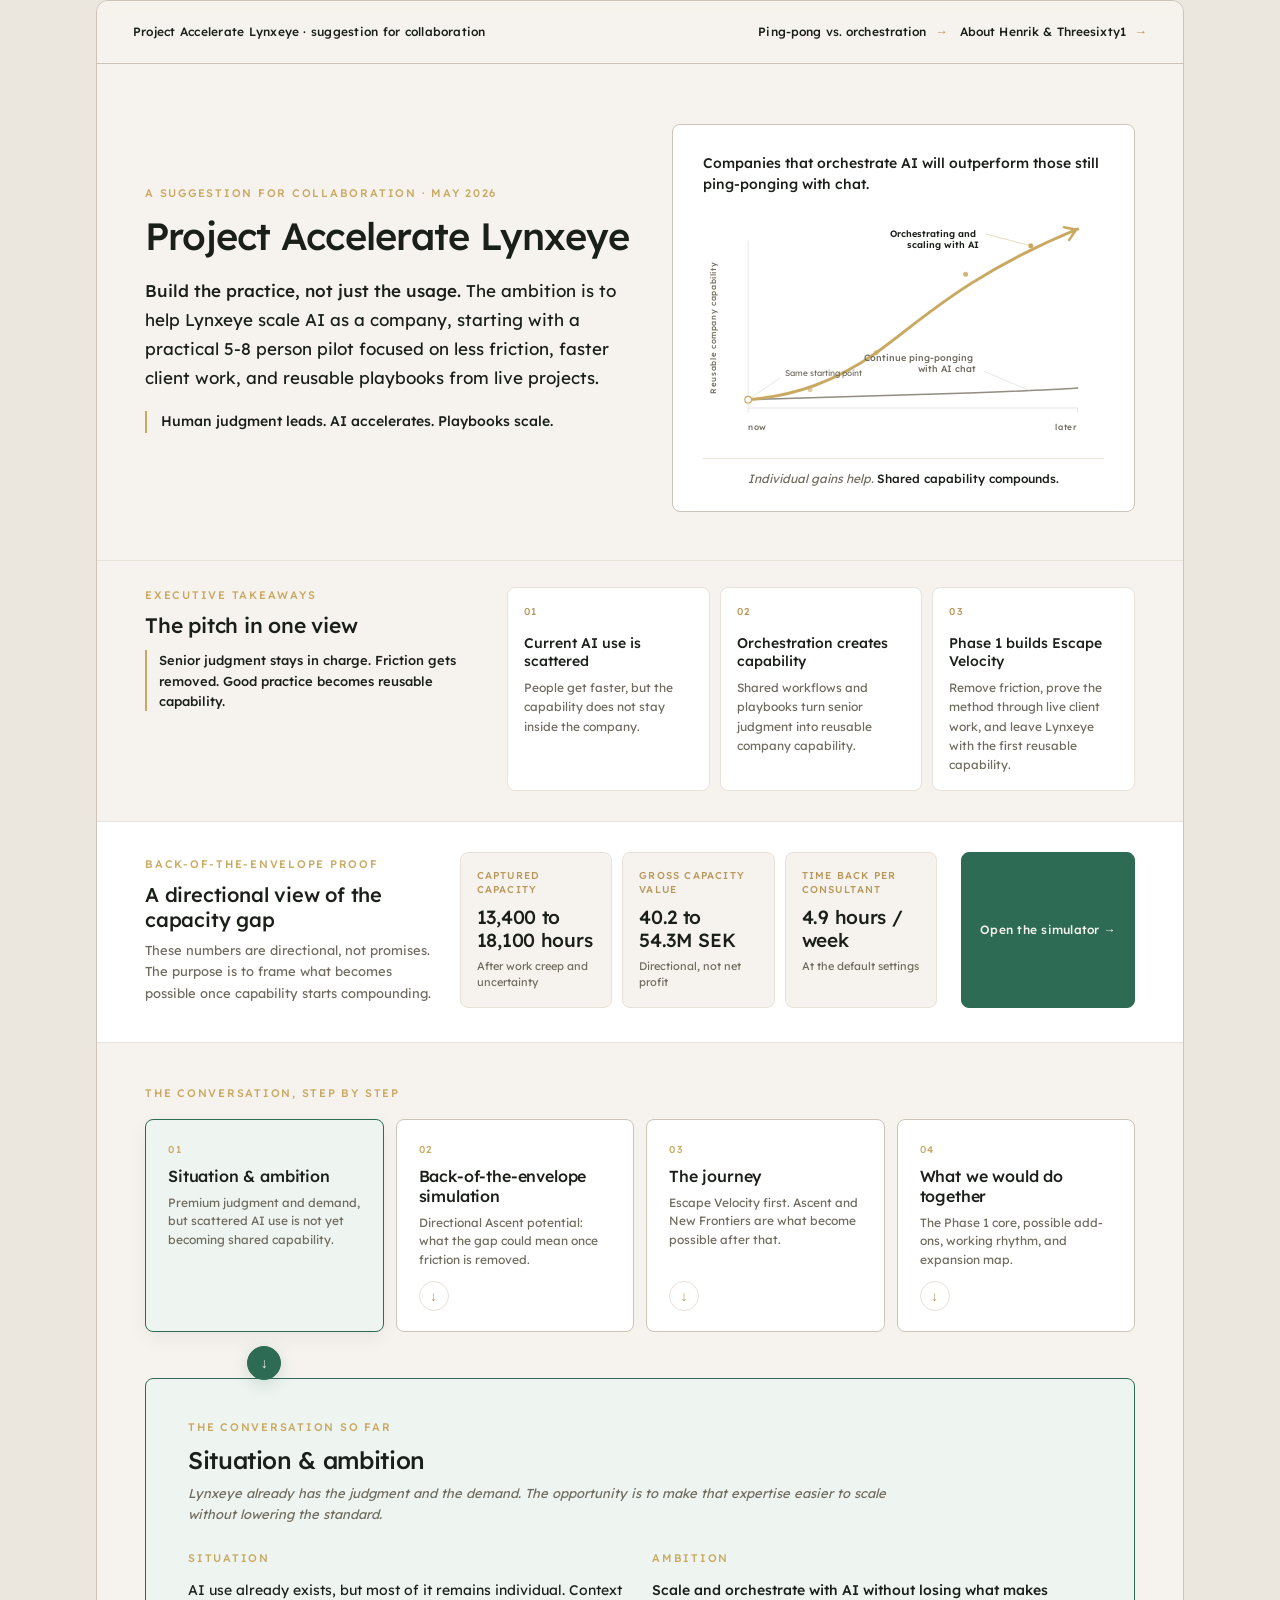
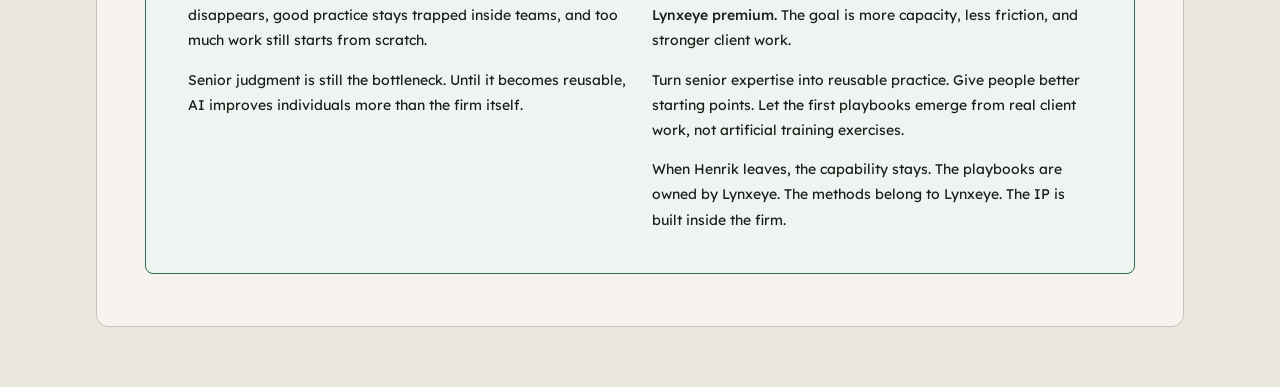
==== commit d887b49d: "fix: refine proposal interaction design" ====
--- a/src/index.html
+++ b/src/index.html
@@ -9,45 +9,38 @@
   <link rel="preconnect" href="https://fonts.gstatic.com" crossorigin>
   <link href="https://fonts.googleapis.com/css2?family=Lexend:wght@300;400;500;600&amp;display=swap" rel="stylesheet">
   <link rel="icon" href="data:,">
-  <link rel="stylesheet" href="styles.css">
+  <link rel="stylesheet" href="styles.css?v=active-connector-2">
 </head>
 <body>
   <main class="page-shell">
     <article class="document-shell" aria-label="Project Accelerate Lynxeye collaboration suggestion">
       <header class="topbar">
         <div class="topbar-brand">Project Accelerate Lynxeye · suggestion for collaboration</div>
-        <nav class="topbar-menu" aria-label="Read more">
-          <span class="topbar-kicker">Read more</span>
+        <nav class="topbar-menu" aria-label="Supporting context">
           <button class="topbar-link" type="button" data-modal-open="modal-pingpong">
             <span class="topbar-link-label">Ping-pong vs. orchestration</span>
-            <span class="topbar-link-cue">Open</span>
+            <span class="topbar-link-arrow" aria-hidden="true">→</span>
           </button>
           <button class="topbar-link" type="button" data-modal-open="modal-henrik">
             <span class="topbar-link-label">About Henrik &amp; Threesixty1</span>
-            <span class="topbar-link-cue">Open</span>
+            <span class="topbar-link-arrow" aria-hidden="true">→</span>
           </button>
         </nav>
       </header>
 
       <section class="hero" aria-labelledby="hero-title">
         <div class="hero-copy">
-          <svg class="hero-curves" viewBox="0 0 620 360" aria-hidden="true" focusable="false">
-            <path class="thread-shadow" d="M-32 274 C 76 176, 154 116, 258 145 C 368 176, 390 304, 516 250 C 592 218, 610 146, 666 104" />
-            <path class="thread-primary" d="M-20 265 C 90 160, 155 110, 260 142 C 362 174, 390 302, 514 252 C 585 224, 606 148, 664 108" />
-            <path class="thread-secondary" d="M-6 305 C 96 250, 157 182, 250 202 C 350 222, 384 120, 486 92 C 560 72, 610 108, 670 40" />
-            <path class="green-line" d="M34 292 C 142 252, 190 224, 278 236 C 360 247, 408 206, 474 164 C 526 130, 580 126, 636 92" />
-          </svg>
           <p class="hero-eyebrow">A suggestion for collaboration · May 2026</p>
           <h1 id="hero-title">Project Accelerate Lynxeye</h1>
-          <p class="hero-pitch"><strong>Build the practice, not just the usage.</strong> The ambition is to help Lynxeye orchestrate and scale with AI as a company, starting with a practical 5-8 person pilot: less daily friction, faster client work, and first reusable playbooks from live projects.</p>
+          <p class="hero-pitch"><strong>Build the practice, not just the usage.</strong> The ambition is to help Lynxeye scale AI as a company, starting with a practical 5-8 person pilot focused on less friction, faster client work, and reusable playbooks from live projects.</p>
           <p class="hero-tagline">Human judgment leads. AI accelerates. Playbooks scale.</p>
         </div>
 
-        <aside class="hero-visual" aria-label="AI orchestration creates more value than ad hoc AI chat">
-          <p class="visual-thesis">Companies that can orchestrate AI will create more value than those relying on ad hoc ping-pong with AI chat.</p>
+        <aside class="hero-visual" aria-label="AI orchestration outperforms ping-pong chat">
+          <p class="visual-thesis">Companies that orchestrate AI will outperform those still ping-ponging with chat.</p>
           <svg viewBox="0 0 480 280" role="img" aria-labelledby="divergence-title divergence-desc">
             <title id="divergence-title">Orchestrating and scaling with AI compounds beyond ping-pong chat</title>
-            <desc id="divergence-desc">Ping-pong chat with AI creates individual gains that rise slowly. Orchestrating and scaling with AI creates reusable company capability that compounds over time.</desc>
+            <desc id="divergence-desc">Ping-pong chat with AI creates isolated gains. Orchestrating with AI creates reusable company capability that compounds over time.</desc>
             <defs>
               <marker id="hero-end" viewBox="0 0 10 10" refX="9" refY="5" markerWidth="6" markerHeight="6" orient="auto">
                 <path d="M2 1L8 5L2 9" fill="none" stroke="context-stroke" stroke-width="1.5" stroke-linecap="round" />
@@ -69,19 +62,20 @@
             <circle cx="207" cy="166" r="3" class="dot-gold soft" />
             <circle cx="314" cy="72" r="3" class="dot-gold medium" />
             <circle cx="392" cy="38" r="3" class="dot-gold" />
-            <line x1="448" y1="18" x2="434" y2="34" class="gold-hairline" />
-            <text x="434" y="38" class="svg-end svg-end-strong" text-anchor="end">
-              <tspan x="434" dy="0">Orchestrating and</tspan>
-              <tspan x="434" dy="13">scaling with AI</tspan>
+            <line x1="392" y1="38" x2="338" y2="24" class="gold-hairline" />
+            <text x="330" y="28" class="svg-end svg-end-strong" text-anchor="end">
+              <tspan x="330" dy="0">Orchestrating and</tspan>
+              <tspan x="330" dy="13">scaling with AI</tspan>
             </text>
-            <line x1="448" y1="210" x2="448" y2="222" class="muted-hairline" />
-            <text x="448" y="192" class="svg-end" text-anchor="end">
-              <tspan x="448" dy="0">Continue ping-ponging</tspan>
-              <tspan x="448" dy="13">with AI chat</tspan>
+            <line x1="390" y1="211" x2="336" y2="188" class="muted-hairline" />
+            <text x="326" y="176" class="svg-end" text-anchor="end">
+              <tspan x="326" dy="0">Continue ping-ponging</tspan>
+              <tspan x="326" dy="13">with AI chat</tspan>
             </text>
-            <text x="70" y="214" class="svg-note">Same starting point</text>
+            <line x1="54" y1="222" x2="92" y2="196" class="muted-hairline" />
+            <text x="98" y="194" class="svg-note">Same starting point</text>
           </svg>
-          <p class="visual-caption">Individual gains versus reusable company capability. <strong>The gap widens every year.</strong></p>
+          <p class="visual-caption">Individual gains help. <strong>Shared capability compounds.</strong></p>
         </aside>
       </section>
 
@@ -89,53 +83,79 @@
         <div>
           <p class="section-kicker">Executive takeaways</p>
           <h2 id="executive-summary-title">The pitch in one view</h2>
-          <p class="summary-promise">Senior judgment stays in charge. Daily friction gets removed. Good practice becomes reusable capability.</p>
+          <p class="summary-promise">Senior judgment stays in charge. Friction gets removed. Good practice becomes reusable capability.</p>
         </div>
         <div class="summary-grid">
           <article>
             <span>01</span>
             <h3>Current AI use is scattered</h3>
-            <p>People get faster in moments, but context resets, prompts disappear, and good practice does not compound.</p>
+            <p>People get faster, but the capability does not stay inside the company.</p>
           </article>
           <article>
             <span>02</span>
             <h3>Orchestration creates capability</h3>
-            <p>Shared setup, live work, review, and playbooks turn senior judgment into reusable company practice.</p>
+            <p>Shared workflows and playbooks turn senior judgment into reusable company capability.</p>
           </article>
           <article>
             <span>03</span>
-            <h3>Phase 1 creates Escape Velocity</h3>
-            <p>Remove day-to-day friction, prove the method through live client work, and leave the first capability plus expansion map.</p>
+            <h3>Phase 1 builds Escape Velocity</h3>
+            <p>Remove friction, prove the method through live client work, and leave Lynxeye with the first reusable capability.</p>
           </article>
         </div>
       </section>
 
+      <section class="proof-strip" aria-labelledby="proof-strip-title">
+        <div class="proof-strip-copy">
+          <p class="section-kicker">Back-of-the-envelope proof</p>
+          <h2 id="proof-strip-title">A directional view of the capacity gap</h2>
+          <p>These numbers are directional, not promises. The purpose is to frame what becomes possible once capability starts compounding.</p>
+        </div>
+        <div class="proof-metrics" aria-label="Default simulator outputs">
+          <article>
+            <span>Captured capacity</span>
+            <strong id="proof-capacity-output">13,400 to 18,100 hours</strong>
+            <em>After work creep and uncertainty</em>
+          </article>
+          <article>
+            <span>Gross capacity value</span>
+            <strong id="proof-value-output">40.2 to 54.3M SEK</strong>
+            <em>Directional, not net profit</em>
+          </article>
+          <article>
+            <span>Time back per consultant</span>
+            <strong id="proof-weekly-output">4.9 hours / week</strong>
+            <em>At the default settings</em>
+          </article>
+        </div>
+        <button class="proof-link" type="button" data-proof-open>Open the simulator <span aria-hidden="true">→</span></button>
+      </section>
+
       <section class="navigator" aria-labelledby="navigator-title">
-        <p id="navigator-title" class="nav-title">Choose a section to open · click it again to close</p>
+        <p id="navigator-title" class="nav-title">The conversation, step by step</p>
         <div class="nav-cards">
           <button class="nav-card nav-card-active" type="button" data-panel-target="situation" aria-controls="panel-situation" aria-expanded="true">
             <span class="nav-card-num">01</span>
             <span class="nav-card-name">Situation &amp; ambition</span>
             <span class="nav-card-desc">Premium judgment and demand, but scattered AI use is not yet becoming shared capability.</span>
-            <span class="nav-card-cue">↓ Open</span>
+            <span class="nav-card-cue" aria-hidden="true">↓</span>
           </button>
           <button class="nav-card" type="button" data-panel-target="envelope" aria-controls="panel-envelope" aria-expanded="false">
             <span class="nav-card-num">02</span>
             <span class="nav-card-name">Back-of-the-envelope simulation</span>
             <span class="nav-card-desc">Directional Ascent potential: what the gap could mean once friction is removed.</span>
-            <span class="nav-card-cue">↓ Open</span>
+            <span class="nav-card-cue" aria-hidden="true">↓</span>
           </button>
           <button class="nav-card" type="button" data-panel-target="phases" aria-controls="panel-phases" aria-expanded="false">
             <span class="nav-card-num">03</span>
             <span class="nav-card-name">The journey</span>
             <span class="nav-card-desc">Escape Velocity first. Ascent and New Frontiers are what become possible after that.</span>
-            <span class="nav-card-cue">↓ Open</span>
+            <span class="nav-card-cue" aria-hidden="true">↓</span>
           </button>
           <button class="nav-card" type="button" data-panel-target="suggestion" aria-controls="panel-suggestion" aria-expanded="false">
             <span class="nav-card-num">04</span>
             <span class="nav-card-name">What we would do together</span>
             <span class="nav-card-desc">The Phase 1 core, possible add-ons, working rhythm, and expansion map.</span>
-            <span class="nav-card-cue">↓ Open</span>
+            <span class="nav-card-cue" aria-hidden="true">↓</span>
           </button>
         </div>
       </section>
@@ -143,22 +163,21 @@
       <section class="open-panel" id="panel-situation" data-panel="situation">
         <p class="panel-eyebrow">The conversation so far</p>
         <h2 class="panel-title">Situation &amp; ambition</h2>
-        <p class="panel-sub">The short version: Lynxeye has the judgment and demand. The work is to make that judgment easier to reuse without lowering the standard.</p>
+        <p class="panel-sub">Lynxeye already has the judgment and the demand. The opportunity is to make that expertise easier to scale without lowering the standard.</p>
 
         <div class="two-col-grid">
           <div>
             <p class="column-label">Situation</p>
             <div class="prose">
-              <p><strong>Lynxeye is a premium consultancy of around 70 people</strong>, with more attractive work than the team can easily absorb. The opportunity is real, but capacity is constrained.</p>
-              <p>AI use already exists, but much of it is still individual and scattered. Prompts disappear, context resets, best practice stays private, and every project risks starting from scratch.</p>
-              <p>The senior judgment that defines Lynxeye is still the bottleneck. Until it is structured into reusable ways of working, AI can help individuals but it will not compound into company capability.</p>
+              <p>AI use already exists, but most of it remains individual. Context disappears, good practice stays trapped inside teams, and too much work still starts from scratch.</p>
+              <p>Senior judgment is still the bottleneck. Until it becomes reusable, AI improves individuals more than the firm itself.</p>
             </div>
           </div>
           <div>
             <p class="column-label">Ambition</p>
             <div class="prose">
-              <p><strong>Scale and orchestrate with AI without losing what makes Lynxeye premium.</strong> The goal is not to use AI more. The goal is to reduce daily friction, grow capacity, and keep senior judgment leading.</p>
-              <p>Turn senior expertise into reusable practice. Give people better starting points. Let the first playbooks emerge from real client work rather than from a separate training exercise.</p>
+              <p><strong>Scale and orchestrate with AI without losing what makes Lynxeye premium.</strong> The goal is more capacity, less friction, and stronger client work.</p>
+              <p>Turn senior expertise into reusable practice. Give people better starting points. Let the first playbooks emerge from real client work, not artificial training exercises.</p>
               <p>When Henrik leaves, the capability stays. The playbooks are owned by Lynxeye. The methods belong to Lynxeye. The IP is built inside the firm.</p>
             </div>
           </div>
@@ -169,25 +188,6 @@
         <p class="panel-eyebrow">Panel 2 · The math, directionally</p>
         <h2 class="panel-title">Back-of-the-envelope simulation</h2>
         <p class="panel-sub">Basic directional math for what the gap could become once Phase 1 creates enough capability to move into Ascent.</p>
-
-        <div class="hypothesis-box">
-          <p><strong>Directional Ascent potential.</strong> This is not documented Lynxeye evidence yet, and it is not a promise of what Phase 1 delivers in 8-12 weeks. The outcome will vary by company, adoption, model capability, tools, pace, and working habits. The simulator shows the kind of upside Lynxeye can start moving toward once Escape Velocity has been created. Phase 1 replaces these assumptions with Lynxeye-specific evidence.</p>
-        </div>
-
-        <div class="gap-bridge">
-          <p class="section-kicker">Friction removed first</p>
-          <p>Escape Velocity starts in the ordinary workday. Before the upside can compound, people need a setup where the basics stop slowing them down.</p>
-          <ul class="friction-list" aria-label="Examples of friction removed in Phase 1">
-            <li>Sign-in and access work.</li>
-            <li>Right folders and documents are connected.</li>
-            <li>People know where to save work.</li>
-            <li>Voice input is available where useful.</li>
-            <li>Email and documents move faster.</li>
-            <li>Best practice from others is visible.</li>
-            <li>Reusable context replaces project setup.</li>
-          </ul>
-          <p>Then the levers below become meaningful. They are not proof yet. They are a way to discuss what Ascent could be worth.</p>
-        </div>
 
         <div class="simulator" data-simulator>
           <div class="simulator-controls">
@@ -250,13 +250,8 @@
               <span class="info-panel" role="status">Assumption: share of freed time that becomes real value instead of work creep. Default: 60%. Formula effect: raw freed capacity is multiplied by this rate. Caveat: this is the honesty lever, and Phase 1 is designed to improve and measure it.</span>
               <input id="capture-rate" type="range" min="0" max="100" value="60" data-simulator-input>
             </div>
-            <div class="slider-row">
-              <div class="slider-heading">
-                <span class="slider-title"><label for="tooling-cost">AI tooling cost / person / month</label> <button class="info-trigger" type="button" aria-label="Tooling cost assumption" aria-expanded="false" data-info-trigger>i</button></span>
-                <span id="tooling-cost-value">1,000</span>
-              </div>
-              <span class="info-panel" role="status">Assumption: monthly AI tooling run-rate per person. Default: 1,000 SEK. Range: 500 to 3,000 SEK to test basic and premium configurations. Caveat: Phase 1 fee, internal senior time, and maintenance are not folded into this slider.</span>
-              <input id="tooling-cost" type="range" min="500" max="3000" step="100" value="1000" data-simulator-input>
+            <div class="tooling-note">
+              <strong>Tooling cost note.</strong> There will of course be a cost per employee for AI solutions and tools. This simulator keeps that outside the model until the exact stack, licenses, and scope are clear.
             </div>
 
             <details class="assumptions-panel">
@@ -337,10 +332,10 @@
                   <p class="metric-help" id="wins-help">At 12 qualified pitches per year and a 35% baseline win rate.</p>
                 </div>
                 <div class="metric">
-                  <p class="metric-label">Annual tooling cost <button class="info-trigger" type="button" aria-label="Annual tooling cost formula" aria-expanded="false" data-info-trigger>i</button></p>
-                  <span class="info-panel metric-info" role="status">Formula: employees x tooling cost per person per month x 12. Interpretation: visible annual tool run-rate. Caveat: Phase 1 fee is TBD, and internal senior time is tracked separately.</span>
-                  <p class="metric-value" id="tooling-output">840k SEK</p>
-                  <p class="metric-help" id="tooling-help">At 1,000 SEK per person per month across 70 people.</p>
+                  <p class="metric-label">AI tool costs <button class="info-trigger" type="button" aria-label="AI tool cost note" aria-expanded="false" data-info-trigger>i</button></p>
+                  <span class="info-panel metric-info" role="status">Interpretation: there will be a cost per employee for AI solutions and tools. Caveat: the exact tool stack, licensing model, and enterprise terms should be handled after scope alignment, not inside this directional upside model.</span>
+                  <p class="metric-value metric-value-text">Separate implementation cost.</p>
+                  <p class="metric-help">Tooling is real, but it is not a slider in this model.</p>
                 </div>
                 <div class="metric">
                   <p class="metric-label">Captured vs. absorbed time <button class="info-trigger" type="button" aria-label="Captured versus absorbed formula" aria-expanded="false" data-info-trigger>i</button></p>
@@ -400,31 +395,97 @@
           </div>
         </div>
 
-        <section class="hiring-compare" aria-labelledby="hiring-compare-title">
-          <div class="section-kicker">Alternative paths</div>
-          <h3 id="hiring-compare-title">If the answer were to hire instead...</h3>
-          <div class="path-grid">
-            <article class="path-card">
-              <p class="path-label">Path A</p>
-              <h4>Hire 3 finance team members</h4>
-              <p><strong>3.6-4.5M SEK / year</strong> fully loaded, based on 3 senior hires at 1.2-1.5M each.</p>
-              <p><strong>6-12 months</strong> from open role to productive hire.</p>
-              <p>Linear capacity. Three hires do the work of roughly three people. Premium Stockholm talent is scarce.</p>
-              <p>Risk profile: known and familiar, but still real: culture fit, ramp time, retention.</p>
-            </article>
-            <article class="path-card path-card-green">
-              <p class="path-label">Path B</p>
-              <h4>Build scaling capability</h4>
-              <p><strong>Priced separately after scope alignment.</strong> The simulator keeps Project Accelerate out of the cost model and only shows <span id="path-tooling-output">840k SEK / year</span> in tooling at the current setting.</p>
-              <p><strong>Current model signal:</strong> roughly <span id="path-capacity-output">13,400 to 18,100 hours of captured capacity</span>, or about <span id="path-weekly-output">4.9 hours per consultant per week</span>, if Lynxeye captures the time instead of letting it drift back into low-value work.</p>
-              <p><strong>8-12 weeks</strong> to first capability lift, depending on pace and summer availability.</p>
-              <p>Non-linear capacity. Value comes from playbooks, workflow design, adoption, and all-70-person lift when the method sticks.</p>
-              <p>Risk profile: different, not smaller. Adoption, change management, leadership commitment, and work-slop prevention matter.</p>
+        <div class="hypothesis-box">
+          <p><strong>Directional Ascent potential.</strong> These numbers are directional, not promises. The purpose is to frame what becomes possible once capability starts compounding.</p>
+        </div>
+
+        <div class="gap-bridge">
+          <p class="section-kicker">Friction removed first</p>
+          <p>Before the upside can compound, people need a setup where the basics stop slowing them down.</p>
+          <p>Access works. Context is connected. People stop wasting energy on setup friction.</p>
+          <p>Work moves faster. Good practice becomes visible. Reusable context replaces repeated setup.</p>
+        </div>
+
+        <section class="hiring-pressure" aria-labelledby="hiring-pressure-title">
+          <div class="section-kicker">Hiring pressure</div>
+          <div class="hiring-pressure-head">
+            <div>
+              <h3 id="hiring-pressure-title">Could capability lower the next hiring need?</h3>
+              <p><strong>This is not a headcount reduction argument.</strong> It is a hiring pressure argument: hire where human judgment is needed, and let playbooks absorb repeatable production load.</p>
+            </div>
+            <span class="pressure-tag">Pricing stays [TBD]</span>
+          </div>
+
+          <div class="hiring-pressure-grid">
+            <div class="hiring-pressure-controls">
+              <div class="slider-row">
+                <div class="slider-heading">
+                  <span class="slider-title"><label for="hiring-need">Hiring need under the old answer</label> <button class="info-trigger" type="button" aria-label="Hiring need assumption" aria-expanded="false" data-info-trigger>i</button></span>
+                  <span id="hiring-need-value">3 hires</span>
+                </div>
+                <span class="info-panel" role="status">Assumption: the number of hires Lynxeye might consider if the only answer is more headcount. Default: 3, matching the finance-team pressure mentioned in the brief. Range: 1 to 6, so the pressure can be tested without changing the rest of the model.</span>
+                <input id="hiring-need" type="range" min="1" max="6" step="1" value="3" data-simulator-input>
+              </div>
+
+              <div class="lift-control">
+                <div class="lift-control-head">
+                  <p>Capability support level</p>
+                  <span id="coverage-rate-value">50%</span>
+                </div>
+                <div class="lift-options" role="group" aria-label="Capability support level">
+                  <button class="lift-option" type="button" data-coverage-option="25" aria-pressed="false">
+                    <span>Light support</span>
+                    <strong>25%</strong>
+                  </button>
+                  <button class="lift-option lift-option-active" type="button" data-coverage-option="50" aria-pressed="true">
+                    <span>Balanced lift</span>
+                    <strong>50%</strong>
+                  </button>
+                  <button class="lift-option" type="button" data-coverage-option="70" aria-pressed="false">
+                    <span>Strong lift</span>
+                    <strong>70%</strong>
+                  </button>
+                </div>
+              </div>
+            </div>
+
+            <div class="hiring-pressure-output">
+              <p class="pressure-label">Scenario</p>
+              <p class="pressure-main" id="hiring-pressure-output">Old answer: hire 3. Capability answer: hire about 2, while playbooks absorb the pressure of roughly 1 role.</p>
+              <div class="pressure-stats">
+                <div>
+                  <span>Hiring run-rate not immediately added</span>
+                  <strong id="hiring-avoided-output">1.2 to 1.5M SEK / year</strong>
+                </div>
+                <div>
+                  <span>AI tool costs</span>
+                  <strong>Handled separately</strong>
+                </div>
+              </div>
+              <p class="pressure-help" id="hiring-pressure-help">Project Accelerate pricing stays [TBD], and this model always leaves at least one real hire in place.</p>
+            </div>
+          </div>
+
+          <div class="pressure-compare-grid">
+            <article>
+              <span>Old hiring answer</span>
+              <strong id="old-hiring-cost-output">3.6 to 4.5M SEK / year</strong>
+              <p id="old-hiring-help">Fully loaded annual run-rate before recruiting delay.</p>
+            </article>
+            <article>
+              <span>Capability answer</span>
+              <strong id="remaining-hiring-output">About 2 hires still needed</strong>
+              <p id="remaining-hiring-help">Plus [TBD] Phase 1 and per-employee AI tool costs, outside the hiring-cost model.</p>
+            </article>
+            <article>
+              <span>Time to first lift</span>
+              <strong>8-12 weeks</strong>
+              <p>Hiring can still be right. Capability work can start easing pressure before a 6-12 month hiring cycle has fully landed.</p>
             </article>
           </div>
 
           <div class="unknowns-box">
-            <p><strong>What we do not know yet:</strong> actual adoption rate, true time savings per workflow, and real ongoing maintenance cost. These vary by company, tools, pace, model capability, and working habits. Phase 1 is designed to turn them from hypothesis into evidence.</p>
+            <p><strong>What we do not know yet:</strong> actual adoption rate, true time savings per workflow, and how much repeatable load playbooks can absorb. Phase 1 is designed to turn those from hypothesis into evidence.</p>
           </div>
         </section>
 
@@ -451,26 +512,27 @@
         <p class="panel-sub">Phase 1 is the collaboration suggested here: escape from the current way of working. Phase 2 is where the upside starts to compound. Phase 3 is the strategic frontier beyond this engagement.</p>
 
         <div class="phase-intro prose">
-          <p>Most companies fail to scale with AI because the new way of working is rougher than the old one at the start. Setup is scattered, context is missing, people type when speaking would be faster, folders are hard to find, and private prompts never become shared practice.</p>
-          <p><strong>Phase 1 is designed to escape the old working habits.</strong> It removes day-to-day friction, builds the first capability, and proves the new way through live client case work. Phase 2 and Phase 3 are context, not proposed scope.</p>
+          <p>Most companies fail to scale with AI because the new way of working is rougher than the old one at the start.</p>
+          <p>Early friction pushes teams back into old habits before new capability has time to compound.</p>
+          <p>It removes friction, builds the first capability, and proves the new way through live client work. Phase 2 and Phase 3 are context, not proposed scope.</p>
         </div>
 
         <div class="phase-cards" aria-label="Three phases">
           <div class="phase-card phase-one">
             <p class="phase-anchor">↓ THIS PROPOSAL</p>
-            <p class="phase-label">Phase 1</p>
-            <h3>Escape Velocity</h3>
+            <p class="phase-label">Phase 1 · Escape Velocity</p>
+            <h3>Current proposal</h3>
             <p>5-8 people, an 8-12 week working rhythm, and one live client engagement. Remove friction, build first capability, and prove the new way through real work.</p>
             <p class="phase-tag">Capability created</p>
           </div>
           <div class="phase-card phase-two">
-            <p class="phase-label">Phase 2</p>
+            <p class="phase-label">Phase 2 · Future scope</p>
             <h3>Ascent</h3>
             <p>More teams use the method, playbooks improve through reuse, freed time is captured, and capacity starts to compound across client work.</p>
             <p class="phase-tag">Compounding capacity</p>
           </div>
           <div class="phase-card phase-three">
-            <p class="phase-label">Phase 3</p>
+            <p class="phase-label">Phase 3 · Future scope</p>
             <h3>New Frontiers</h3>
             <p>New offers, new business areas, and new types of client work become possible because the operating capability exists.</p>
             <p class="phase-tag">New offers, new business</p>
@@ -485,37 +547,38 @@
 
         <div class="collaboration-intro prose">
           <p><strong>Phase 1 builds a practical AI working capability inside Lynxeye, using live client work, not generic training.</strong> The core stays locked at thirteen deliverables. Add-ons only extend depth, reach, or timing.</p>
-          <p>The first read is simple: set the direction, remove day-to-day friction, train through live client work, scale the capability, and create the expansion map.</p>
-        </div>
-
-        <div class="core-story-strip" aria-label="Phase 1 core story">
-          <span>Set the direction</span>
-          <span>Remove daily friction</span>
-          <span>Train through live work</span>
-          <span>Scale the capability</span>
-          <span>Create the expansion map</span>
-        </div>
-
-        <div class="proposal-timeline" aria-label="Phase 1 timing summary">
-          <div>
-            <span>Duration</span>
-            <strong>8-12 weeks</strong>
-            <em>Working rhythm</em>
-          </div>
-          <div>
-            <span>Window</span>
-            <strong>Summer-aware</strong>
-            <em>Useful work can continue between sessions</em>
-          </div>
-          <div>
-            <span>Team</span>
-            <strong>5-8 people</strong>
-            <em>Add-ons may extend reach</em>
-          </div>
-          <div>
-            <span>Investment</span>
-            <strong>[TBD]</strong>
-            <em>Follows alignment</em>
+          <p>The first read is simple: set the direction, remove friction, train through live client work, scale the capability, and create the expansion map.</p>
+        </div>
+
+        <div class="strategic-process-band" aria-label="Phase 1 strategic process and timing summary">
+          <div class="process-steps">
+            <div><span>01</span><strong>Set the direction</strong></div>
+            <div><span>02</span><strong>Remove daily friction</strong></div>
+            <div><span>03</span><strong>Train through live work</strong></div>
+            <div><span>04</span><strong>Scale the capability</strong></div>
+            <div><span>05</span><strong>Create the expansion map</strong></div>
+          </div>
+          <div class="process-facts">
+            <div>
+              <span>Duration</span>
+              <strong>8-12 weeks</strong>
+              <em>Working rhythm</em>
+            </div>
+            <div>
+              <span>Window</span>
+              <strong>Summer-aware</strong>
+              <em>Useful work can continue between sessions</em>
+            </div>
+            <div>
+              <span>Team</span>
+              <strong>5-8 people</strong>
+              <em>Add-ons may extend reach</em>
+            </div>
+            <div>
+              <span>Investment</span>
+              <strong>[TBD]</strong>
+              <em>Follows alignment</em>
+            </div>
           </div>
         </div>
 
@@ -856,37 +919,37 @@
 
           <div class="collaboration-map">
             <div class="loop-visual" aria-label="Live-case loop from client work to playbook">
-              <svg viewBox="0 0 500 360" role="img" aria-labelledby="loop-title loop-desc">
+              <svg viewBox="0 0 500 390" role="img" aria-labelledby="loop-title loop-desc">
                 <title id="loop-title">Live-case working loop</title>
-                <desc id="loop-desc">A five step circular loop with live work and playbook capture highlighted.</desc>
-                <circle cx="250" cy="180" r="98" class="loop-ring" />
+                <desc id="loop-desc">A five step circular loop with live work and playbook capture emphasized through border treatment.</desc>
+                <circle cx="250" cy="190" r="106" class="loop-ring" />
                 <g class="loop-step">
-                  <circle cx="250" cy="58" r="42" />
-                  <text x="250" y="54" text-anchor="middle">1</text>
-                  <text x="250" y="74" text-anchor="middle">Set frame</text>
+                  <circle cx="250" cy="58" r="32" />
+                  <text x="250" y="64" text-anchor="middle">1</text>
+                  <text class="loop-step-label" x="250" y="112" text-anchor="middle">Set frame</text>
                 </g>
                 <g class="loop-step">
-                  <circle cx="372" cy="140" r="42" />
-                  <text x="372" y="136" text-anchor="middle">2</text>
-                  <text x="372" y="156" text-anchor="middle">Select case</text>
+                  <circle cx="390" cy="150" r="32" />
+                  <text x="390" y="156" text-anchor="middle">2</text>
+                  <text class="loop-step-label" x="390" y="204" text-anchor="middle">Select case</text>
                 </g>
-                <g class="loop-step loop-step-gold">
-                  <circle cx="328" cy="285" r="42" />
-                  <text x="328" y="281" text-anchor="middle">3</text>
-                  <text x="328" y="301" text-anchor="middle">Work live</text>
+                <g class="loop-step loop-step-emphasis">
+                  <circle cx="336" cy="306" r="32" />
+                  <text x="336" y="312" text-anchor="middle">3</text>
+                  <text class="loop-step-label" x="336" y="360" text-anchor="middle">Work live</text>
                 </g>
-                <g class="loop-step loop-step-gold">
-                  <circle cx="172" cy="285" r="42" />
-                  <text x="172" y="281" text-anchor="middle">4</text>
-                  <text x="172" y="301" text-anchor="middle">Capture playbook</text>
+                <g class="loop-step loop-step-emphasis">
+                  <circle cx="164" cy="306" r="32" />
+                  <text x="164" y="312" text-anchor="middle">4</text>
+                  <text class="loop-step-label" x="164" y="360" text-anchor="middle">Capture playbook</text>
                 </g>
                 <g class="loop-step">
-                  <circle cx="128" cy="140" r="42" />
-                  <text x="128" y="136" text-anchor="middle">5</text>
-                  <text x="128" y="156" text-anchor="middle">Decide next</text>
+                  <circle cx="110" cy="150" r="32" />
+                  <text x="110" y="156" text-anchor="middle">5</text>
+                  <text class="loop-step-label" x="110" y="204" text-anchor="middle">Decide next</text>
                 </g>
-                <text class="loop-center" x="250" y="174" text-anchor="middle">WHERE THE</text>
-                <text class="loop-center" x="250" y="194" text-anchor="middle">LEVERAGE LIVES</text>
+                <text class="loop-center" x="250" y="184" text-anchor="middle">WHERE THE</text>
+                <text class="loop-center" x="250" y="204" text-anchor="middle">LEVERAGE LIVES</text>
               </svg>
             </div>
 
@@ -996,22 +1059,22 @@
   <div class="modal-backdrop" id="modal-pingpong" role="dialog" aria-modal="true" aria-labelledby="modal-pingpong-title" hidden>
     <div class="modal-card">
       <button class="modal-close" type="button" data-modal-close aria-label="Close">×</button>
-      <p class="modal-eyebrow">Read more</p>
+      <p class="modal-eyebrow">Supporting context</p>
       <h2 id="modal-pingpong-title">Ping-pong vs. orchestration</h2>
       <p class="modal-sub">How Lynxeye employees interact with AI today, and what changes when the practice becomes orchestrated.</p>
 
       <div class="modal-body prose">
-        <p>Most people start with AI in <strong>ping-pong mode</strong>: ask a question, get an answer, ask another, get another. It feels productive in the moment. It does not compound. The prompts disappear. The context resets. Next week, the wheel is reinvented.</p>
-        <p>Orchestration is what happens when AI use stops being individual and starts being systemic. <strong>Playbooks accumulate. Senior expertise gets structured. AI works alongside the team, not in parallel to it.</strong> The same person doing the same client work produces dramatically more, with quality preserved.</p>
-        <p>The difference is not the tool. The difference is the practice. The same AI tools, Claude, ChatGPT, and Gemini, produce ad hoc results for one person and orchestrated capacity for another.</p>
+        <p>Most people start with AI in <strong>ping-pong mode</strong>: ask, answer, repeat.</p>
+        <p>Orchestration begins when AI stops being personal productivity and becomes company capability.</p>
+        <p>Playbooks accumulate. Senior expertise becomes reusable. AI works inside the team, not beside it. The result is more output with quality preserved.</p>
+        <p>The difference is not the tool. The difference is the practice. The same AI tools create isolated gains in one company and compounding capability in another.</p>
 
         <h3>One workflow, two ways</h3>
-        <p>A proposal draft for a financial services client. Today on the left, once the work is orchestrated on the right.</p>
         <div class="modal-grid">
           <section class="modal-cell">
             <p class="modal-cell-label">Today · Ping-pong mode</p>
-            <p>Senior strategist opens a blank deck. AI is used in separate chat sessions for industry context, frameworks, and draft language. The useful pieces are copied, pasted, reformatted, and reviewed, but the work remains fragmented. Each round restarts with partial memory.</p>
-            <p><strong>Output: one-off draft.</strong></p>
+            <p>A strategist starts from scratch. Useful AI output appears in fragments across chats, documents, and versions.</p>
+            <p>Valuable work gets created, but little of it becomes reusable.</p>
           </section>
           <section class="modal-cell">
             <p class="modal-cell-label">Orchestrated</p>
@@ -1021,8 +1084,8 @@
         </div>
 
         <h3>Why most companies do not escape</h3>
-        <p>Four forces pull teams back into ping-pong mode. <strong>Prompts disappear</strong>, good thinking happens in chat windows and vanishes. <strong>Knowledge stays scattered</strong>, senior expertise lives in heads, decks, and habits. <strong>Best practices do not scale</strong>, one person figures something out and the other 69 do not benefit. <strong>Every project starts from scratch</strong>, no playbooks, no shared assets, no compounding.</p>
-        <p>The cost of waiting compounds. Every quarter Lynxeye stays in ping-pong mode, the gap widens between Lynxeye and the firms that escaped earlier. The intelligence is already inside Lynxeye. AI does not create it. <strong>AI activates it.</strong> The question is when.</p>
+        <p>Good thinking disappears into chat windows. Senior expertise stays trapped in people, decks, and habits. One person improves. The company does not. Too much work still starts from scratch. Every quarter spent in ping-pong mode widens the gap to firms already compounding capability.</p>
+        <p>The intelligence is already inside Lynxeye. AI does not create it. AI activates it. The question is when.</p>
       </div>
     </div>
   </div>
@@ -1030,16 +1093,17 @@
   <div class="modal-backdrop" id="modal-henrik" role="dialog" aria-modal="true" aria-labelledby="modal-henrik-title" hidden>
     <div class="modal-card">
       <button class="modal-close" type="button" data-modal-close aria-label="Close">×</button>
-      <p class="modal-eyebrow">Read more</p>
+      <p class="modal-eyebrow">Supporting context</p>
       <h2 id="modal-henrik-title">About Henrik &amp; Threesixty1</h2>
       <p class="modal-sub">My background, my view, my way of working.</p>
 
       <div class="modal-body prose">
-        <!-- Review needed before shipping: About Henrik opening paragraph is placeholder. -->
-        <p>I have spent <strong>20 to 30 years working inside transformation</strong>, long before AI. Leading people, building teams, shipping consumer technology, advising companies on how to change the way they operate. The hardest part has never been the new tool. It has been escaping the old habit.</p>
-        <p>That is what makes this work specific. I am not coming to Lynxeye as an AI expert. I am coming as someone who has watched dozens of organizations try to change, succeed, fail, and quietly revert. AI is the new lever, but the work is the same work: <strong>leadership, coaching, designing how people show up to their craft.</strong></p>
-        <p>I work hands-on with people. I sit with their actual problem. I challenge thinking, demo what is possible, document what emerges, and stay close enough that nothing gets stuck. I have an instinct for what is real and what is theater. I avoid frameworks that do not earn their place. I push back when something is off.</p>
-        <p>I have been deep in the AI space practically and strategically for a few years. I work with <strong>Claude, OpenAI, and Gemini</strong> every day. I have built workflows, playbooks, and live-case methods. But the part of my work I trust most is still the human part. <strong>Reading the room, finding the right person to spend an hour with, getting the next thing unstuck.</strong></p>
+        <p>I have spent more than two decades working inside transformation, long before AI. Leading teams, building products, and helping companies change how they operate. The hardest part has never been the new tool. It has been escaping the old habit.</p>
+        <p>I am not approaching Lynxeye as a pure AI specialist. I am approaching it as someone who has watched organizations change, succeed, fail, and quietly fall back into old habits.</p>
+        <p>AI is the new lever, but the underlying work is still leadership, coaching, and changing how people work together.</p>
+        <p>I have a strong instinct for what creates real change and what is simply theater.</p>
+        <p>I have worked deeply with AI, both practically and strategically, for several years.</p>
+        <p>But the part I trust most is still the human side of the work.</p>
 
         <h3>Three commitments I work by</h3>
         <div class="commitments">
@@ -1069,6 +1133,6 @@
     </div>
   </div>
 
-  <script src="script.js"></script>
+  <script src="script.js?v=active-connector-2"></script>
 </body>
 </html>
--- a/src/styles.css
+++ b/src/styles.css
@@ -10,7 +10,7 @@
   --text-on-dark: #F6F3EE;
   --text-bronze-on-dark: #DDD3BC;
   --brand-green: #2E6B54;
-  --brand-green-light: #E8F0EC;
+  --bg-green-soft: #EEF4F0;
   --gold: #C9A962;
   --gold-dark: #B8985A;
   --gold-tint: #FBF6E9;
@@ -81,55 +81,38 @@
 .topbar-brand {
   font-size: 12px;
   font-weight: 500;
-  color: var(--brand-green);
+  color: var(--text-ink);
   letter-spacing: 0.02em;
 }
 
 .topbar-menu {
   display: flex;
   align-items: center;
-  gap: 8px;
-}
-
-.topbar-kicker {
-  color: var(--gold-dark);
-  font-size: 9px;
-  font-weight: 500;
-  letter-spacing: 0.16em;
-  text-transform: uppercase;
-  white-space: nowrap;
+  gap: 12px;
 }
 
 .topbar-link {
   position: relative;
   display: inline-flex;
   align-items: center;
-  gap: 10px;
-  border: 0.5px solid var(--border-light);
-  border-radius: 999px;
-  background: rgba(255, 255, 255, 0.58);
-  color: var(--text-muted);
+  gap: 8px;
+  border: 0;
+  border-bottom: 1px solid transparent;
+  background: transparent;
+  color: var(--text-ink);
   cursor: pointer;
-  font-size: 11px;
-  letter-spacing: 0.04em;
-  padding: 7px 8px 7px 12px;
+  font-size: 12px;
+  font-weight: 500;
+  letter-spacing: 0.01em;
+  padding: 4px 0;
   transition: background var(--duration-fast) var(--easing), border-color var(--duration-fast) var(--easing), color var(--duration-fast) var(--easing), transform var(--duration-fast) var(--easing);
   white-space: nowrap;
 }
 
-.topbar-link::before {
-  content: "";
-  width: 5px;
-  height: 5px;
-  border-radius: 50%;
-  background: var(--gold);
-  box-shadow: 0 0 0 3px var(--gold-tint);
-}
-
 .topbar-link:hover,
 .topbar-link:focus-visible {
-  border-color: var(--gold);
-  background: var(--gold-tint);
+  border-bottom-color: var(--gold);
+  background: transparent;
   color: var(--text-ink);
   outline: none;
   transform: translateY(-1px);
@@ -139,14 +122,10 @@
   color: inherit;
 }
 
-.topbar-link-cue {
-  border-left: 0.5px solid var(--border-light);
+.topbar-link-arrow {
   color: var(--gold-dark);
-  font-size: 9px;
-  font-weight: 500;
-  letter-spacing: 0.14em;
-  padding-left: 8px;
-  text-transform: uppercase;
+  font-size: 13px;
+  font-weight: 500;
 }
 
 .hero {
@@ -162,45 +141,6 @@
 .hero-copy {
   position: relative;
   isolation: isolate;
-}
-
-.hero-curves {
-  position: absolute;
-  inset: -30px -20px auto -28px;
-  z-index: -1;
-  width: min(620px, 112%);
-  height: 360px;
-  fill: none;
-  pointer-events: none;
-}
-
-.hero-curves path {
-  stroke: var(--gold);
-  stroke-width: 1.15;
-  opacity: 0.36;
-  stroke-linecap: round;
-  stroke-linejoin: round;
-}
-
-.hero-curves .thread-shadow {
-  stroke: var(--border);
-  stroke-width: 1.35;
-  opacity: 0.24;
-}
-
-.hero-curves .thread-primary {
-  opacity: 0.42;
-}
-
-.hero-curves .thread-secondary {
-  stroke-width: 1;
-  opacity: 0.3;
-}
-
-.hero-curves .green-line {
-  stroke: var(--brand-green);
-  stroke-width: 0.7;
-  opacity: 0.22;
 }
 
 .hero-eyebrow,
@@ -243,9 +183,8 @@
 .hero-tagline {
   margin-bottom: 18px;
   border-left: 2px solid var(--gold);
-  color: var(--brand-green);
+  color: var(--text-ink);
   font-size: 14px;
-  font-style: italic;
   font-weight: 500;
   line-height: 1.55;
   padding-left: 14px;
@@ -260,11 +199,12 @@
 .metric-help strong,
 .after-path-grid strong,
 .modal-body strong,
-.path-card strong,
+.hiring-pressure-head strong,
+.tooling-note strong,
 .unknowns-box strong,
 .sources-content strong,
 .gap-bridge strong {
-  color: var(--brand-green);
+  color: var(--text-ink);
   font-weight: 500;
 }
 
@@ -289,7 +229,7 @@
 .visual-thesis {
   max-width: 420px;
   margin-bottom: 18px;
-  color: var(--brand-green);
+  color: var(--text-ink);
   font-size: 14px;
   font-weight: 500;
   line-height: 1.55;
@@ -312,8 +252,8 @@
 .path-muted {
   fill: none;
   stroke: var(--text-muted);
-  stroke-width: 1.6;
-  opacity: 0.62;
+  stroke-width: 1.8;
+  opacity: 0.72;
   stroke-linecap: round;
   stroke-linejoin: round;
 }
@@ -339,7 +279,7 @@
 .path-gold {
   fill: none;
   stroke: var(--gold);
-  stroke-width: 3;
+  stroke-width: 3.4;
   stroke-linecap: round;
   stroke-linejoin: round;
 }
@@ -405,7 +345,8 @@
 }
 
 .svg-end-strong {
-  fill: var(--brand-green);
+  fill: var(--text-ink);
+  font-weight: 600;
 }
 
 .visual-caption {
@@ -419,7 +360,7 @@
 }
 
 .visual-caption strong {
-  color: var(--brand-green);
+  color: var(--text-ink);
   font-style: normal;
   font-weight: 500;
 }
@@ -448,7 +389,7 @@
   max-width: 380px;
   margin-top: 12px;
   border-left: 2px solid var(--gold);
-  color: var(--brand-green);
+  color: var(--text-ink);
   font-size: 13px;
   font-weight: 500;
   line-height: 1.55;
@@ -479,7 +420,7 @@
 
 .summary-grid h3 {
   margin-bottom: 7px;
-  color: var(--brand-green);
+  color: var(--text-ink);
   font-size: 14px;
   font-weight: 500;
   line-height: 1.35;
@@ -491,8 +432,102 @@
   line-height: 1.6;
 }
 
+.proof-strip {
+  display: grid;
+  grid-template-columns: minmax(220px, 0.7fr) minmax(0, 1.15fr) auto;
+  gap: 24px;
+  align-items: center;
+  border-bottom: 0.5px solid var(--border-light);
+  background: var(--bg-white);
+  padding: 30px 48px 34px;
+}
+
+.proof-strip-copy h2 {
+  margin-bottom: 8px;
+  color: var(--text-ink);
+  font-size: 20px;
+  font-weight: 500;
+  letter-spacing: -0.01em;
+  line-height: 1.25;
+}
+
+.proof-strip-copy p:not(.section-kicker) {
+  color: var(--text-muted);
+  font-size: 13px;
+  line-height: 1.65;
+}
+
+.proof-metrics {
+  display: grid;
+  grid-template-columns: repeat(3, minmax(0, 1fr));
+  gap: 10px;
+}
+
+.proof-metrics article {
+  min-height: 118px;
+  border: 0.5px solid var(--border-light);
+  border-radius: 8px;
+  background: var(--bg-doc);
+  padding: 16px;
+}
+
+.proof-metrics span,
+.proof-metrics strong,
+.proof-metrics em {
+  display: block;
+}
+
+.proof-metrics span {
+  margin-bottom: 10px;
+  color: var(--gold-dark);
+  font-size: 10px;
+  font-weight: 500;
+  letter-spacing: 0.12em;
+  line-height: 1.35;
+  text-transform: uppercase;
+}
+
+.proof-metrics strong {
+  color: var(--text-ink);
+  font-size: 19px;
+  font-weight: 500;
+  font-variant-numeric: tabular-nums;
+  letter-spacing: -0.015em;
+  line-height: 1.18;
+}
+
+.proof-metrics em {
+  margin-top: 8px;
+  color: var(--text-muted);
+  font-size: 11px;
+  font-style: normal;
+  line-height: 1.45;
+}
+
+.proof-link {
+  align-self: stretch;
+  border: 0.5px solid var(--brand-green);
+  border-radius: 8px;
+  background: var(--brand-green);
+  color: var(--text-on-dark);
+  cursor: pointer;
+  font-size: 12px;
+  font-weight: 500;
+  letter-spacing: 0.02em;
+  padding: 16px 18px;
+  transition: background var(--duration-fast) var(--easing), border-color var(--duration-fast) var(--easing), transform var(--duration-fast) var(--easing);
+}
+
+.proof-link:hover,
+.proof-link:focus-visible {
+  border-color: var(--gold);
+  background: var(--bg-dark);
+  outline: none;
+  transform: translateY(-1px);
+}
+
 .navigator {
-  padding: 32px 48px 0;
+  padding: 42px 48px 0;
 }
 
 .nav-title {
@@ -515,7 +550,8 @@
   border-radius: 8px;
   background: var(--bg-white);
   cursor: pointer;
-  padding: 20px 22px 18px;
+  padding: 22px 22px 20px;
+  scroll-margin-top: 88px;
   text-align: left;
   transition: transform var(--duration-normal) var(--easing), border-color var(--duration-normal) var(--easing), box-shadow var(--duration-normal) var(--easing), background var(--duration-normal) var(--easing);
 }
@@ -530,20 +566,12 @@
 
 .nav-card-active {
   border-color: var(--brand-green);
-  background: var(--gold-pale);
+  background: var(--bg-green-soft);
+  box-shadow: 0 6px 20px rgba(0, 0, 0, 0.05);
 }
 
 .nav-card-active::after {
-  position: absolute;
-  bottom: -1px;
-  left: 50%;
-  width: 0;
-  height: 0;
-  border-top: 10px solid var(--brand-green);
-  border-right: 10px solid transparent;
-  border-left: 10px solid transparent;
-  content: "";
-  transform: translateX(-50%);
+  display: none;
 }
 
 .nav-card-num {
@@ -572,25 +600,42 @@
 }
 
 .nav-card-cue {
+  display: inline-flex;
+  width: 30px;
+  height: 30px;
+  align-items: center;
+  justify-content: center;
   margin-top: 12px;
-  color: var(--gold);
-  font-size: 10px;
-  font-weight: 500;
-  letter-spacing: 0.06em;
-  text-transform: uppercase;
+  border: 0.5px solid var(--border-light);
+  border-radius: 50%;
+  background: var(--bg-white);
+  color: var(--gold-dark);
+  font-size: 14px;
+  font-weight: 500;
+  line-height: 1;
 }
 
 .nav-card-active .nav-card-cue {
-  color: var(--brand-green);
+  position: absolute;
+  bottom: -49px;
+  left: 50%;
+  z-index: 2;
+  width: 34px;
+  height: 34px;
+  border-color: var(--brand-green);
+  background: var(--brand-green);
+  color: var(--text-on-dark);
+  transform: translateX(-50%);
+  box-shadow: 0 4px 16px rgba(46, 107, 84, 0.18);
 }
 
 .open-panel {
   scroll-margin-top: 88px;
-  margin: 24px 48px 48px;
+  margin: 46px 48px 52px;
   border: 0.5px solid var(--brand-green);
   border-radius: 8px;
-  background: var(--bg-white);
-  padding: 36px 40px;
+  background: var(--bg-green-soft);
+  padding: 40px 42px;
   animation: panel-open var(--duration-slow) var(--easing);
 }
 
@@ -631,7 +676,6 @@
 
 .two-col-grid,
 .simulator,
-.path-grid,
 .modal-grid {
   display: grid;
   grid-template-columns: repeat(2, minmax(0, 1fr));
@@ -645,11 +689,11 @@
 .prose {
   color: var(--text-ink);
   font-size: 14px;
-  line-height: 1.75;
+  line-height: 1.8;
 }
 
 .prose p + p {
-  margin-top: 10px;
+  margin-top: 14px;
 }
 
 .hypothesis-box {
@@ -660,7 +704,7 @@
 }
 
 .hypothesis-box {
-  margin-bottom: 22px;
+  margin: 24px 0 22px;
   background: var(--gold-tint);
   font-size: 13px;
   line-height: 1.7;
@@ -711,7 +755,9 @@
 
 .simulator {
   align-items: start;
-  grid-template-columns: minmax(260px, 0.85fr) minmax(430px, 1.35fr);
+  grid-template-columns: minmax(240px, 0.74fr) minmax(460px, 1.48fr);
+  gap: 28px;
+  margin-top: 6px;
 }
 
 .sim-label {
@@ -740,7 +786,7 @@
 }
 
 .slider-heading > span:last-child {
-  color: var(--brand-green);
+  color: var(--text-ink);
   font-weight: 500;
   font-variant-numeric: tabular-nums;
 }
@@ -778,7 +824,7 @@
 .info-trigger.info-pinned {
   border-color: var(--gold);
   background: var(--gold-tint);
-  color: var(--brand-green);
+  color: var(--text-ink);
   outline: none;
   transform: scale(1.05);
 }
@@ -796,9 +842,9 @@
   background: var(--bg-white);
   box-shadow: 0 4px 16px rgba(0, 0, 0, 0.04);
   color: var(--text-muted);
-  font-size: 11px;
-  line-height: 1.55;
-  padding: 11px 13px;
+  font-size: 12px;
+  line-height: 1.6;
+  padding: 12px 14px;
 }
 
 .slider-heading:has(.info-trigger:hover) + .info-panel,
@@ -853,6 +899,18 @@
   transform: scale(1.2);
 }
 
+.tooling-note {
+  margin-top: 18px;
+  border: 0.5px solid var(--border-light);
+  border-left: 3px solid var(--gold);
+  border-radius: 0 6px 6px 0;
+  background: var(--gold-pale);
+  color: var(--text-muted);
+  font-size: 12px;
+  line-height: 1.6;
+  padding: 13px 15px;
+}
+
 .assumptions-panel {
   margin-top: 22px;
   border: 0.5px solid var(--border-light);
@@ -862,7 +920,7 @@
 
 .assumptions-panel summary {
   cursor: pointer;
-  color: var(--brand-green);
+  color: var(--text-ink);
   font-size: 12px;
   font-weight: 500;
   letter-spacing: 0.04em;
@@ -900,7 +958,7 @@
   border: 0.5px solid var(--border);
   border-radius: 5px;
   background: var(--bg-white);
-  color: var(--brand-green);
+  color: var(--text-ink);
   font-size: 13px;
   font-variant-numeric: tabular-nums;
   padding: 8px 10px;
@@ -912,10 +970,10 @@
 }
 
 .simulator-output {
-  border: 0.5px solid var(--border-light);
+  border: 0.5px solid var(--border);
   border-radius: 8px;
-  background: var(--bg-doc);
-  padding: 22px;
+  background: var(--bg-white);
+  padding: 24px;
 }
 
 .output-head {
@@ -934,8 +992,8 @@
   flex: 0 0 auto;
   border: 0.5px solid var(--brand-green);
   border-radius: 5px;
-  background: var(--brand-green-light);
-  color: var(--brand-green);
+  background: var(--bg-white);
+  color: var(--text-ink);
   cursor: pointer;
   font-size: 11px;
   font-weight: 500;
@@ -955,14 +1013,14 @@
 .copy-status {
   min-height: 18px;
   margin: 0 0 10px;
-  color: var(--brand-green);
+  color: var(--text-muted);
   font-size: 11px;
   font-style: italic;
 }
 
 .output-columns {
   display: grid;
-  grid-template-columns: minmax(0, 1.08fr) minmax(0, 0.92fr);
+  grid-template-columns: minmax(0, 1.18fr) minmax(0, 0.82fr);
   align-items: start;
   gap: 14px;
 }
@@ -971,17 +1029,18 @@
   border: 0.5px solid var(--border-light);
   border-radius: 8px;
   background: var(--bg-white);
-  padding: 16px;
+  padding: 18px;
 }
 
 .output-group-primary {
-  border-color: var(--gold);
-  background: var(--gold-pale);
+  border-color: var(--brand-green);
+  background: var(--bg-white);
+  box-shadow: 0 4px 16px rgba(0, 0, 0, 0.04);
 }
 
 .output-group h3 {
   margin-bottom: 14px;
-  color: var(--brand-green);
+  color: var(--text-ink);
   font-size: 14px;
   font-weight: 500;
   letter-spacing: -0.01em;
@@ -1036,12 +1095,12 @@
 }
 
 .metric-primary .metric-value {
-  color: var(--brand-green);
-  font-size: 25px;
+  color: var(--text-ink);
+  font-size: 28px;
 }
 
 .metric-value-text {
-  color: var(--brand-green);
+  color: var(--text-ink);
   font-size: 14px;
   line-height: 1.45;
 }
@@ -1049,7 +1108,8 @@
 .metric-help {
   margin-top: 3px;
   color: var(--text-muted);
-  font-size: 11px;
+  font-size: 12px;
+  line-height: 1.55;
 }
 
 .capture-bar {
@@ -1109,7 +1169,7 @@
 }
 
 .value-card h3 {
-  color: var(--brand-green);
+  color: var(--text-ink);
   font-size: 12px;
   font-weight: 500;
   letter-spacing: -0.01em;
@@ -1133,7 +1193,7 @@
   padding: 14px 18px;
 }
 
-.hiring-compare {
+.hiring-pressure {
   margin-top: 28px;
   border-top: 0.5px solid var(--border-light);
   padding-top: 24px;
@@ -1148,32 +1208,141 @@
   text-transform: uppercase;
 }
 
-.hiring-compare h3 {
-  margin-bottom: 16px;
+.hiring-pressure-head {
+  display: flex;
+  align-items: flex-start;
+  justify-content: space-between;
+  gap: 18px;
+  margin-bottom: 18px;
+}
+
+.hiring-pressure h3 {
+  margin-bottom: 8px;
   color: var(--text-ink);
   font-size: 18px;
   font-weight: 500;
   letter-spacing: -0.01em;
 }
 
-.path-grid {
+.hiring-pressure-head p {
+  max-width: 660px;
+  color: var(--text-muted);
+  font-size: 13px;
+  line-height: 1.65;
+}
+
+.pressure-tag {
+  flex: 0 0 auto;
+  border: 0.5px solid var(--gold);
+  border-radius: 999px;
+  background: var(--gold-tint);
+  color: var(--text-ink);
+  font-size: 10px;
+  font-weight: 500;
+  letter-spacing: 0.08em;
+  padding: 7px 11px;
+  text-transform: uppercase;
+}
+
+.hiring-pressure-grid {
+  display: grid;
+  grid-template-columns: minmax(260px, 0.86fr) minmax(0, 1.14fr);
+  gap: 14px;
+}
+
+.hiring-pressure-controls,
+.hiring-pressure-output {
+  border: 0.5px solid var(--border-light);
+  border-radius: 8px;
+  background: var(--bg-doc);
+  padding: 18px;
+}
+
+.hiring-pressure-output {
+  border-color: var(--brand-green);
+  background: var(--bg-white);
+}
+
+.lift-control {
+  margin-top: 18px;
+}
+
+.lift-control-head {
+  display: flex;
+  align-items: baseline;
+  justify-content: space-between;
   gap: 12px;
-}
-
-.path-card {
+  margin-bottom: 8px;
+}
+
+.lift-control-head p {
+  color: var(--text-ink);
+  font-size: 13px;
+}
+
+.lift-control-head span {
+  color: var(--text-ink);
+  font-size: 13px;
+  font-weight: 500;
+  font-variant-numeric: tabular-nums;
+}
+
+.lift-options {
+  display: grid;
+  grid-template-columns: repeat(3, minmax(0, 1fr));
+  gap: 7px;
+}
+
+.lift-option {
   border: 0.5px solid var(--border);
-  border-radius: 8px;
-  background: var(--gold-pale);
-  padding: 18px 20px;
-}
-
-.path-card-green {
+  border-radius: 6px;
+  background: var(--bg-white);
+  color: var(--text-ink);
+  cursor: pointer;
+  padding: 10px 11px;
+  text-align: left;
+  transition: background var(--duration-fast) var(--easing), border-color var(--duration-fast) var(--easing), transform var(--duration-fast) var(--easing);
+}
+
+.lift-option:hover,
+.lift-option:focus-visible {
+  border-color: var(--gold);
+  background: var(--gold-tint);
+  outline: none;
+  transform: translateY(-1px);
+}
+
+.lift-option-active {
   border-color: var(--brand-green);
-  background: var(--brand-green-light);
-}
-
-.path-label {
-  margin-bottom: 8px;
+  background: var(--brand-green);
+}
+
+.lift-option-active span,
+.lift-option-active strong {
+  color: var(--text-on-dark);
+}
+
+.lift-option span,
+.lift-option strong {
+  display: block;
+}
+
+.lift-option span {
+  color: var(--text-muted);
+  font-size: 10px;
+  line-height: 1.25;
+}
+
+.lift-option strong {
+  margin-top: 4px;
+  color: var(--text-ink);
+  font-size: 12px;
+  font-weight: 500;
+  font-variant-numeric: tabular-nums;
+}
+
+.pressure-label {
+  margin-bottom: 7px;
   color: var(--gold-dark);
   font-size: 10px;
   font-weight: 500;
@@ -1181,26 +1350,91 @@
   text-transform: uppercase;
 }
 
-.path-card-green .path-label {
-  color: var(--brand-green);
-}
-
-.path-card h4 {
-  margin-bottom: 10px;
-  color: var(--text-ink);
-  font-size: 15px;
-  font-weight: 500;
-  letter-spacing: -0.01em;
-}
-
-.path-card p {
-  color: var(--text-ink);
-  font-size: 12px;
-  line-height: 1.65;
-}
-
-.path-card p + p {
-  margin-top: 8px;
+.pressure-main {
+  color: var(--text-ink);
+  font-size: 20px;
+  font-weight: 500;
+  letter-spacing: -0.015em;
+  line-height: 1.35;
+}
+
+.pressure-stats {
+  display: grid;
+  grid-template-columns: repeat(2, minmax(0, 1fr));
+  gap: 16px;
+  margin-top: 18px;
+  border-top: 0.5px solid rgba(46, 107, 84, 0.22);
+  padding-top: 14px;
+}
+
+.pressure-stats span,
+.pressure-stats strong {
+  display: block;
+}
+
+.pressure-stats span {
+  margin-bottom: 4px;
+  color: var(--text-muted);
+  font-size: 10px;
+  letter-spacing: 0.08em;
+  line-height: 1.35;
+  text-transform: uppercase;
+}
+
+.pressure-stats strong {
+  color: var(--text-ink);
+  font-size: 14px;
+  font-weight: 500;
+  line-height: 1.35;
+}
+
+.pressure-help {
+  margin-top: 13px;
+  color: var(--text-muted);
+  font-size: 12px;
+  line-height: 1.55;
+}
+
+.pressure-compare-grid {
+  display: grid;
+  grid-template-columns: repeat(3, minmax(0, 1fr));
+  gap: 10px;
+  margin-top: 12px;
+}
+
+.pressure-compare-grid article {
+  border: 0.5px solid var(--border-light);
+  border-radius: 7px;
+  background: var(--bg-white);
+  padding: 15px;
+}
+
+.pressure-compare-grid span,
+.pressure-compare-grid strong {
+  display: block;
+}
+
+.pressure-compare-grid span {
+  margin-bottom: 7px;
+  color: var(--gold-dark);
+  font-size: 10px;
+  font-weight: 500;
+  letter-spacing: 0.12em;
+  text-transform: uppercase;
+}
+
+.pressure-compare-grid strong {
+  color: var(--text-ink);
+  font-size: 14px;
+  font-weight: 500;
+  line-height: 1.35;
+}
+
+.pressure-compare-grid p {
+  margin-top: 7px;
+  color: var(--text-muted);
+  font-size: 11px;
+  line-height: 1.55;
 }
 
 .unknowns-box {
@@ -1224,7 +1458,7 @@
 
 .sources-panel summary {
   cursor: pointer;
-  color: var(--brand-green);
+  color: var(--text-ink);
   font-size: 12px;
   font-weight: 500;
   letter-spacing: 0.04em;
@@ -1250,7 +1484,7 @@
 }
 
 .sources-content a {
-  color: var(--brand-green);
+  color: var(--text-ink);
   text-decoration-color: var(--gold);
   text-decoration-thickness: 1px;
   text-underline-offset: 3px;
@@ -1269,8 +1503,8 @@
 
 .phase-cards {
   display: grid;
-  grid-template-columns: repeat(3, minmax(0, 1fr));
-  gap: 12px;
+  grid-template-columns: minmax(0, 1.18fr) repeat(2, minmax(0, 0.91fr));
+  gap: 14px;
 }
 
 .phase-card {
@@ -1292,24 +1526,29 @@
 }
 
 .phase-one {
-  border-top: 1.5px solid var(--gold);
+  border: 0.5px solid var(--brand-green);
+  border-top: 4px solid var(--gold);
+  background: var(--bg-white);
+  box-shadow: 0 6px 20px rgba(0, 0, 0, 0.05);
 }
 
 .phase-two {
-  border-top: 2.5px solid var(--gold);
+  border-top: 1.5px solid var(--border);
+  opacity: 0.86;
 }
 
 .phase-three {
-  border-top: 4px solid var(--gold);
-  background: var(--gold-pale);
+  border-top: 1.5px solid var(--border);
+  background: var(--bg-doc);
+  opacity: 0.86;
 }
 
 .phase-anchor {
   width: fit-content;
   margin-bottom: 8px;
   border-radius: 4px;
-  background: var(--brand-green-light);
-  color: var(--brand-green);
+  background: var(--brand-green);
+  color: var(--text-on-dark);
   font-size: 10px;
   font-weight: 500;
   letter-spacing: 0.1em;
@@ -1328,14 +1567,14 @@
   letter-spacing: -0.01em;
 }
 
-.phase-three h3 {
-  color: var(--brand-green);
-}
-
 .phase-card p:not(.phase-label):not(.phase-anchor):not(.phase-tag) {
   color: var(--text-muted);
   font-size: 13px;
   line-height: 1.6;
+}
+
+.phase-one p:not(.phase-label):not(.phase-anchor):not(.phase-tag) {
+  color: var(--text-ink);
 }
 
 .phase-tag {
@@ -1439,9 +1678,9 @@
   min-height: 128px;
   gap: 6px;
   align-content: start;
-  border: 0.5px solid var(--border-light);
+  border: 0.5px solid var(--brand-green);
   border-radius: 6px;
-  background: var(--bg-doc);
+  background: var(--bg-white);
   color: var(--text-ink);
   cursor: pointer;
   padding: 16px;
@@ -1458,7 +1697,7 @@
 
 .pace-card-active {
   border-color: var(--brand-green);
-  background: var(--brand-green-light);
+  background: var(--brand-green);
 }
 
 .pace-card span {
@@ -1481,6 +1720,15 @@
   font-size: 12px;
   font-style: normal;
   line-height: 1.45;
+}
+
+.pace-card-active strong,
+.pace-card-active em {
+  color: var(--text-on-dark);
+}
+
+.pace-card-active span {
+  color: var(--gold);
 }
 
 .pace-summary {
@@ -1503,7 +1751,7 @@
 .summer-work strong {
   display: block;
   margin-bottom: 6px;
-  color: var(--brand-green);
+  color: var(--text-ink);
   font-size: 13px;
   font-weight: 500;
 }
@@ -1519,36 +1767,51 @@
   margin-bottom: 14px;
 }
 
-.core-story-strip {
-  display: flex;
-  flex-wrap: wrap;
-  gap: 6px;
-  margin-bottom: 16px;
-}
-
-.core-story-strip span {
-  border: 0.5px solid var(--border-light);
-  border-radius: 5px;
-  background: var(--gold-pale);
-  color: var(--brand-green);
-  font-size: 10px;
-  font-weight: 500;
-  letter-spacing: 0.06em;
-  padding: 6px 9px;
-  text-transform: uppercase;
-}
-
-.proposal-timeline {
-  display: grid;
+.strategic-process-band {
+  display: grid;
+  gap: 18px;
+  margin: 22px 0 8px;
+  border-radius: 8px;
+  background: var(--brand-green);
+  padding: 24px;
+}
+
+.process-steps,
+.process-facts {
+  display: grid;
+  gap: 0;
+}
+
+.process-steps {
+  grid-template-columns: repeat(5, minmax(0, 1fr));
+}
+
+.process-facts {
   grid-template-columns: repeat(4, minmax(0, 1fr));
-  gap: 16px;
-  margin: 20px 0 8px;
-  border-radius: 8px;
-  background: var(--bg-dark);
-  padding: 20px 22px;
-}
-
-.proposal-timeline span {
+  border-top: 0.5px solid rgba(246, 243, 238, 0.24);
+  padding-top: 18px;
+}
+
+.process-steps div,
+.process-facts div {
+  min-width: 0;
+  border-left: 0.5px solid rgba(246, 243, 238, 0.18);
+  padding: 0 16px;
+}
+
+.process-steps div:first-child,
+.process-facts div:first-child {
+  border-left: 0;
+  padding-left: 0;
+}
+
+.process-steps div:last-child,
+.process-facts div:last-child {
+  padding-right: 0;
+}
+
+.process-steps span,
+.process-facts span {
   display: block;
   color: var(--gold);
   font-size: 10px;
@@ -1557,7 +1820,8 @@
   text-transform: uppercase;
 }
 
-.proposal-timeline strong {
+.process-steps strong,
+.process-facts strong {
   display: block;
   margin-top: 6px;
   color: var(--text-on-dark);
@@ -1566,7 +1830,7 @@
   line-height: 1.35;
 }
 
-.proposal-timeline em {
+.process-facts em {
   display: block;
   margin-top: 4px;
   color: var(--text-bronze-on-dark);
@@ -1664,7 +1928,7 @@
 
 .after-path-grid strong {
   margin-bottom: 8px;
-  color: var(--brand-green);
+  color: var(--text-ink);
   font-size: 14px;
   font-weight: 500;
 }
@@ -1708,7 +1972,7 @@
 .outcome-card strong,
 .input-note-grid strong {
   margin-bottom: 8px;
-  color: var(--brand-green);
+  color: var(--text-ink);
   font-size: 14px;
   font-weight: 500;
   line-height: 1.35;
@@ -1751,7 +2015,7 @@
 
 .tab-active {
   border-bottom-color: var(--gold);
-  color: var(--brand-green);
+  color: var(--text-ink);
   font-weight: 500;
 }
 
@@ -1767,8 +2031,8 @@
 }
 
 .tab-active:first-child span {
-  background: var(--brand-green-light);
-  color: var(--brand-green);
+  background: var(--brand-green);
+  color: var(--text-on-dark);
 }
 
 .tab-active:nth-child(2) span {
@@ -1779,7 +2043,7 @@
 .tab-active:nth-child(3) span,
 .tab-active:nth-child(4) span {
   background: var(--bg-doc);
-  color: var(--brand-green);
+  color: var(--text-ink);
 }
 
 .tab-pane {
@@ -1792,7 +2056,7 @@
 
 .deliverable-list {
   display: grid;
-  gap: 6px;
+  gap: 8px;
 }
 
 .deliverable-chapter {
@@ -1831,6 +2095,12 @@
   transition: background var(--duration-fast) var(--easing), border-color var(--duration-fast) var(--easing);
 }
 
+.deliverable-open {
+  border-color: var(--gold);
+  background: var(--bg-white);
+  box-shadow: 0 4px 16px rgba(0, 0, 0, 0.04);
+}
+
 .deliverable:hover {
   border-color: var(--gold);
   background: var(--bg-doc);
@@ -1839,13 +2109,13 @@
 .deliverable-head {
   display: grid;
   width: 100%;
-  grid-template-columns: 22px 1fr 14px;
-  gap: 10px;
+  grid-template-columns: 22px 1fr 30px;
+  gap: 12px;
   align-items: flex-start;
   border: 0;
   background: transparent;
   cursor: pointer;
-  padding: 12px 14px;
+  padding: 15px 16px;
   text-align: left;
 }
 
@@ -1898,8 +2168,16 @@
 }
 
 .deliverable-toggle {
-  color: var(--gold);
+  display: inline-flex;
+  width: 26px;
+  height: 26px;
+  align-items: center;
+  justify-content: center;
+  border: 0.5px solid var(--border-light);
+  border-radius: 50%;
+  color: var(--gold-dark);
   font-size: 13px;
+  line-height: 1;
   transition: transform 250ms var(--easing);
 }
 
@@ -1943,40 +2221,42 @@
   margin-top: 22px;
   border-radius: 8px;
   background: var(--bg-doc);
-  padding: 28px 24px 16px;
+  padding: 28px 24px 18px;
 }
 
 .loop-ring {
   fill: none;
   stroke: var(--border);
-  stroke-dasharray: 2 5;
+  stroke-dasharray: 2 6;
   stroke-width: 0.8;
 }
 
 .loop-step circle {
   fill: var(--bg-white);
   stroke: var(--border);
-  stroke-width: 0.7;
+  stroke-width: 1;
 }
 
 .loop-step text {
+  fill: var(--text-ink);
+  font-size: 18px;
+  font-weight: 500;
+}
+
+.loop-step .loop-step-label {
   fill: var(--text-muted);
   font-size: 10px;
-  font-weight: 500;
-}
-
-.loop-step text:first-of-type {
-  fill: var(--brand-green);
-  font-size: 15px;
-}
-
-.loop-step-gold circle {
-  fill: var(--gold);
+  letter-spacing: 0.08em;
+  text-transform: uppercase;
+}
+
+.loop-step-emphasis circle {
+  fill: var(--bg-white);
   stroke: var(--gold-dark);
-}
-
-.loop-step-gold text,
-.loop-step-gold text:first-of-type {
+  stroke-width: 2.5;
+}
+
+.loop-step-emphasis text {
   fill: var(--text-ink);
 }
 
@@ -2225,20 +2505,21 @@
     overflow-x: visible;
   }
 
-  .topbar-kicker {
-    width: 100%;
-  }
-
   .hero,
   .executive-summary,
+  .proof-strip,
+  .proof-metrics,
   .two-col-grid,
   .simulator,
-  .path-grid,
+  .hiring-pressure-grid,
+  .pressure-stats,
+  .pressure-compare-grid,
   .phase-cards,
   .modal-grid,
   .principle-grid,
   .pace-options,
-  .proposal-timeline,
+  .process-steps,
+  .process-facts,
   .collaboration-map,
   .outcome-grid,
   .input-note-grid,
@@ -2255,6 +2536,18 @@
     padding: 40px 24px;
   }
 
+  .hiring-pressure-head {
+    display: grid;
+  }
+
+  .pressure-tag {
+    justify-self: start;
+  }
+
+  .lift-options {
+    grid-template-columns: 1fr;
+  }
+
   .hero-visual {
     padding: 24px 16px 20px;
   }
@@ -2273,6 +2566,27 @@
 
   .executive-summary {
     padding: 0 24px 24px;
+  }
+
+  .proof-strip {
+    padding: 28px 24px 32px;
+  }
+
+  .proof-link {
+    width: 100%;
+  }
+
+  .process-steps div,
+  .process-facts div {
+    border-left: 0;
+    border-top: 0.5px solid rgba(246, 243, 238, 0.18);
+    padding: 12px 0 0;
+  }
+
+  .process-steps div:first-child,
+  .process-facts div:first-child {
+    border-top: 0;
+    padding-top: 0;
   }
 
   .navigator {
@@ -2295,11 +2609,15 @@
     overflow-wrap: anywhere;
   }
 
+  .nav-card-active .nav-card-cue {
+    bottom: -44px;
+  }
+
   .nav-cards > .open-panel {
     grid-column: 1 / -1;
     width: 100%;
     min-width: 0;
-    margin: 0 0 16px;
+    margin: 42px 0 18px;
     padding: 24px;
   }
 
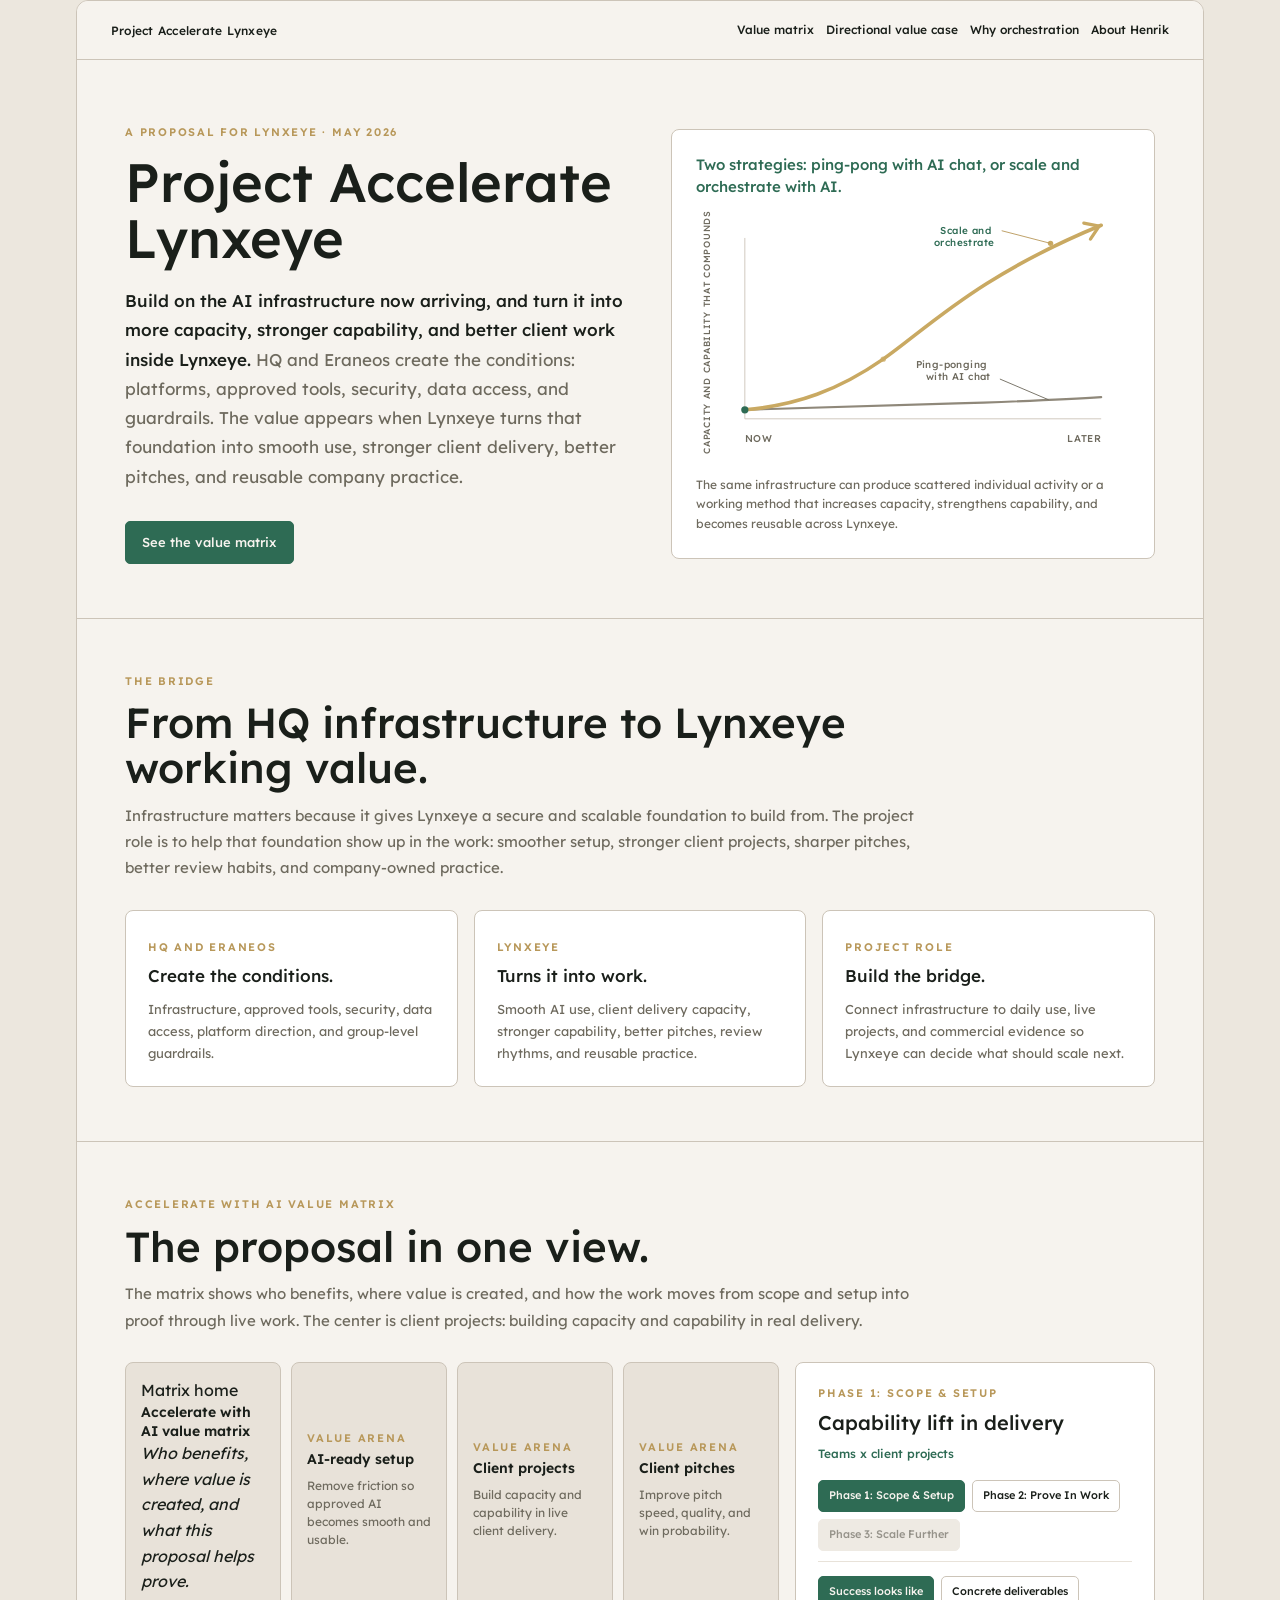
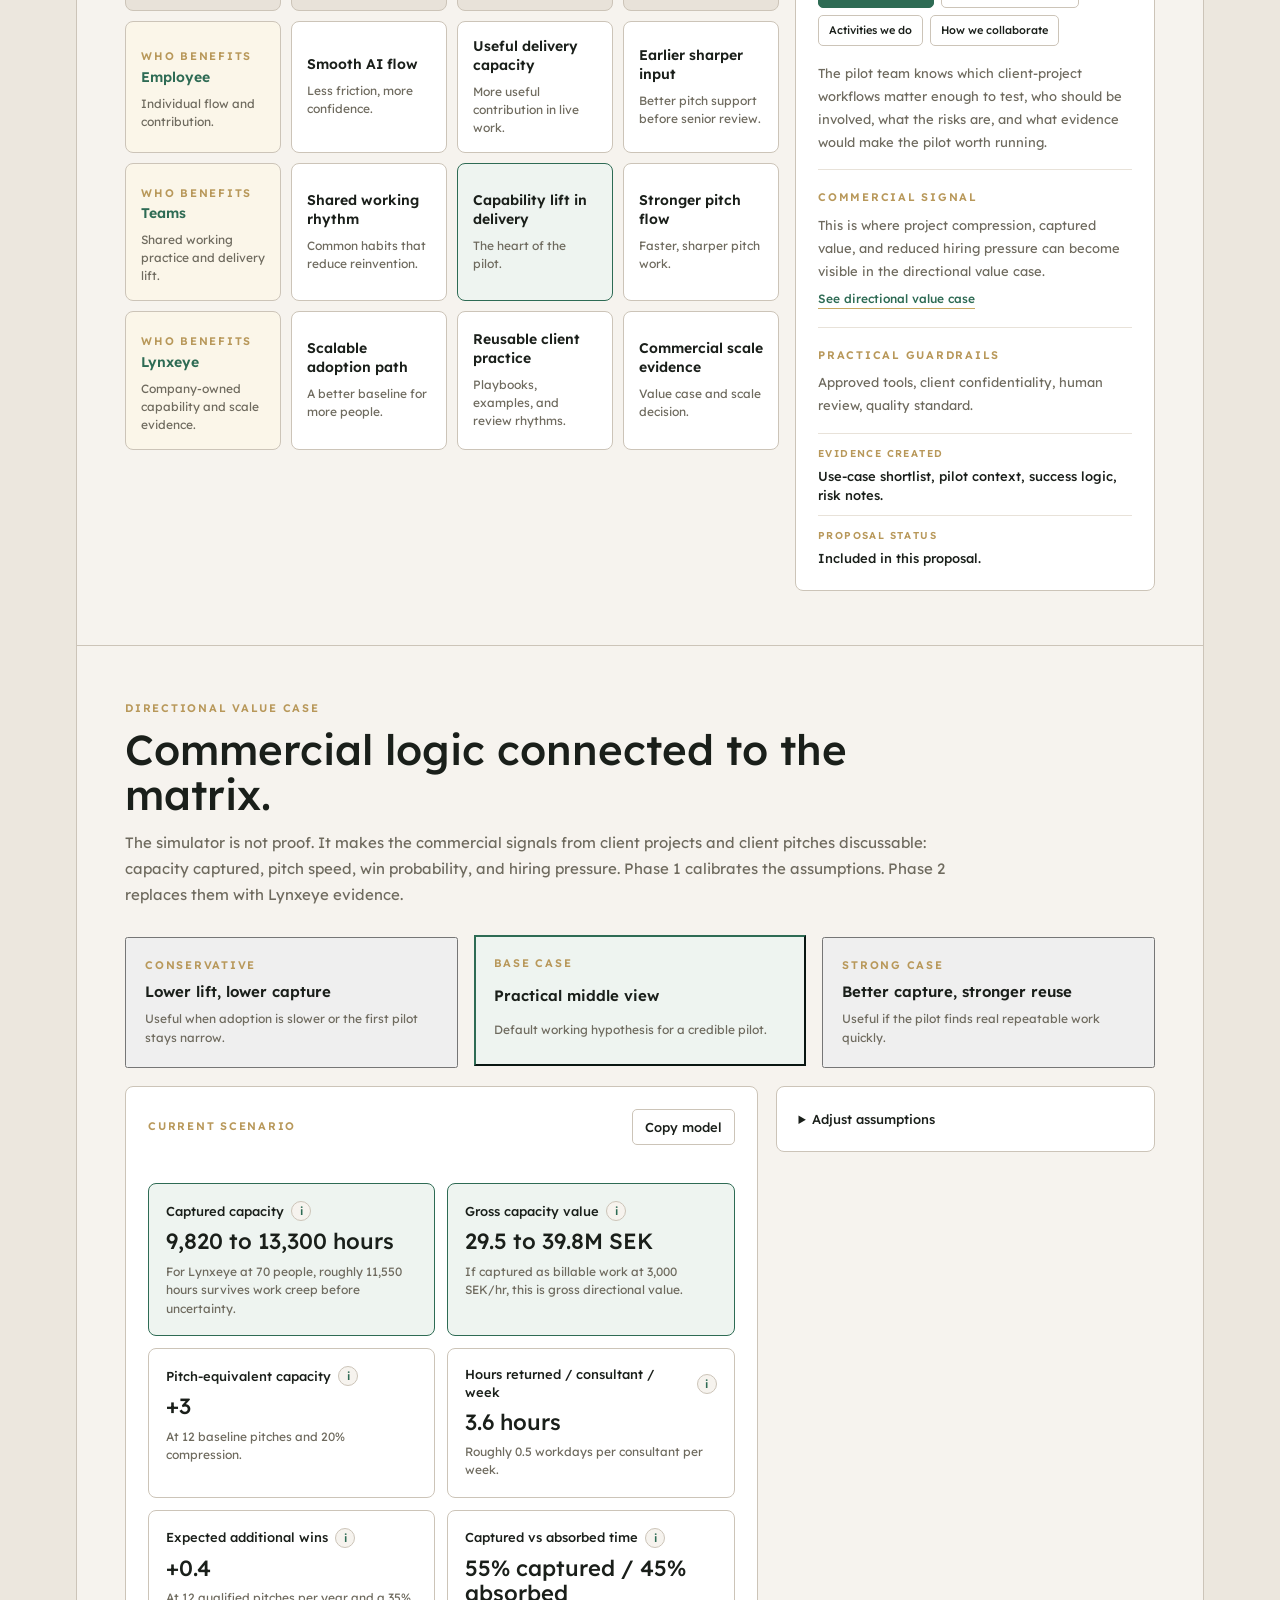
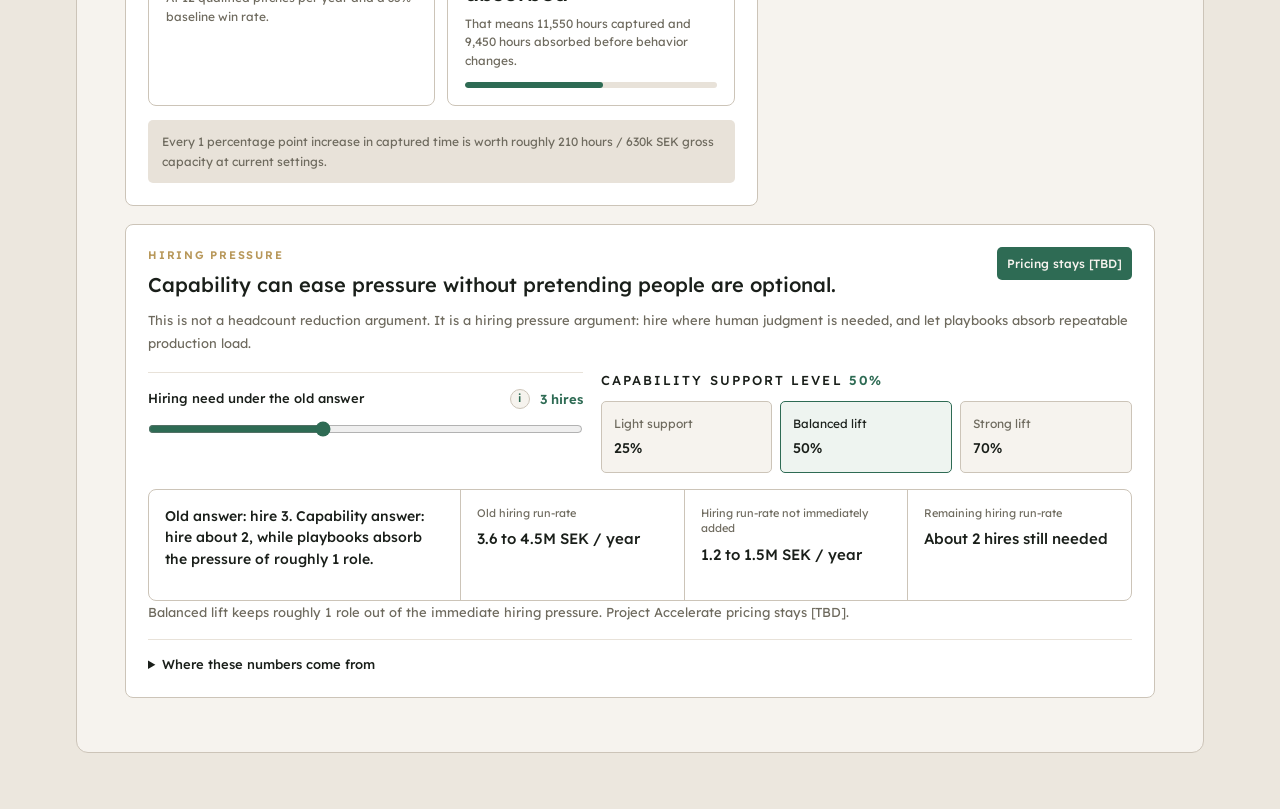
==== commit 1283cfd4: "feat: simplify lynxeye proposal" ====
--- a/src/index.html
+++ b/src/index.html
@@ -3,1136 +3,561 @@
 <head>
   <meta charset="UTF-8">
   <meta name="viewport" content="width=device-width, initial-scale=1.0">
-  <meta name="description" content="Project Accelerate Lynxeye: a focused suggestion for collaboration with Lynxeye, May 2026.">
+  <meta name="description" content="Project Accelerate Lynxeye: building on HQ AI infrastructure to increase Lynxeye capacity, capability, and client value.">
   <title>Project Accelerate Lynxeye</title>
   <link rel="preconnect" href="https://fonts.googleapis.com">
   <link rel="preconnect" href="https://fonts.gstatic.com" crossorigin>
   <link href="https://fonts.googleapis.com/css2?family=Lexend:wght@300;400;500;600&amp;display=swap" rel="stylesheet">
   <link rel="icon" href="data:,">
-  <link rel="stylesheet" href="styles.css?v=active-connector-2">
+  <link rel="stylesheet" href="styles.css?v=matrix-lock">
 </head>
 <body>
   <main class="page-shell">
-    <article class="document-shell" aria-label="Project Accelerate Lynxeye collaboration suggestion">
+    <article class="document-shell" aria-label="Project Accelerate Lynxeye proposal">
       <header class="topbar">
-        <div class="topbar-brand">Project Accelerate Lynxeye · suggestion for collaboration</div>
-        <nav class="topbar-menu" aria-label="Supporting context">
-          <button class="topbar-link" type="button" data-modal-open="modal-pingpong">
-            <span class="topbar-link-label">Ping-pong vs. orchestration</span>
-            <span class="topbar-link-arrow" aria-hidden="true">→</span>
-          </button>
-          <button class="topbar-link" type="button" data-modal-open="modal-henrik">
-            <span class="topbar-link-label">About Henrik &amp; Threesixty1</span>
-            <span class="topbar-link-arrow" aria-hidden="true">→</span>
-          </button>
+        <a class="topbar-brand" href="#top" aria-label="Project Accelerate Lynxeye home">Project Accelerate Lynxeye</a>
+        <nav class="topbar-menu" aria-label="Proposal navigation">
+          <a class="topbar-link" href="#matrix">Value matrix</a>
+          <a class="topbar-link" href="#value">Directional value case</a>
+          <button class="topbar-link" type="button" data-modal-open="modal-orchestration">Why orchestration</button>
+          <button class="topbar-link" type="button" data-modal-open="modal-henrik">About Henrik</button>
         </nav>
       </header>
 
-      <section class="hero" aria-labelledby="hero-title">
+      <section class="hero" id="top" aria-labelledby="hero-title">
         <div class="hero-copy">
-          <p class="hero-eyebrow">A suggestion for collaboration · May 2026</p>
+          <p class="eyebrow">A proposal for Lynxeye &middot; May 2026</p>
           <h1 id="hero-title">Project Accelerate Lynxeye</h1>
-          <p class="hero-pitch"><strong>Build the practice, not just the usage.</strong> The ambition is to help Lynxeye scale AI as a company, starting with a practical 5-8 person pilot focused on less friction, faster client work, and reusable playbooks from live projects.</p>
-          <p class="hero-tagline">Human judgment leads. AI accelerates. Playbooks scale.</p>
-        </div>
-
-        <aside class="hero-visual" aria-label="AI orchestration outperforms ping-pong chat">
-          <p class="visual-thesis">Companies that orchestrate AI will outperform those still ping-ponging with chat.</p>
-          <svg viewBox="0 0 480 280" role="img" aria-labelledby="divergence-title divergence-desc">
-            <title id="divergence-title">Orchestrating and scaling with AI compounds beyond ping-pong chat</title>
-            <desc id="divergence-desc">Ping-pong chat with AI creates isolated gains. Orchestrating with AI creates reusable company capability that compounds over time.</desc>
+          <p class="hero-lead"><strong>Build on the AI infrastructure now arriving, and turn it into more capacity, stronger capability, and better client work inside Lynxeye.</strong> HQ and Eraneos create the conditions: platforms, approved tools, security, data access, and guardrails. The value appears when Lynxeye turns that foundation into smooth use, stronger client delivery, better pitches, and reusable company practice.</p>
+          <a class="primary-action" href="#matrix">See the value matrix</a>
+        </div>
+
+        <aside class="hero-visual" aria-label="Orchestration creates reusable value">
+          <p class="visual-thesis">Two strategies: ping-pong with AI chat, or scale and orchestrate with AI.</p>
+          <svg viewBox="0 0 480 280" role="img" aria-labelledby="hero-visual-title hero-visual-desc">
+            <title id="hero-visual-title">Scaling and orchestrating with AI compounds beyond ping-pong chat</title>
+            <desc id="hero-visual-desc">Ping-pong chat creates isolated gains. Scaling and orchestrating with AI builds capacity and capability over time.</desc>
             <defs>
-              <marker id="hero-end" viewBox="0 0 10 10" refX="9" refY="5" markerWidth="6" markerHeight="6" orient="auto">
-                <path d="M2 1L8 5L2 9" fill="none" stroke="context-stroke" stroke-width="1.5" stroke-linecap="round" />
+              <marker id="arrow-end" viewBox="0 0 10 10" refX="9" refY="5" markerWidth="6" markerHeight="6" orient="auto">
+                <path d="M2 1L8 5L2 9" fill="none" stroke="context-stroke" stroke-width="1.5" stroke-linecap="round"></path>
               </marker>
             </defs>
-            <line x1="54" y1="232" x2="448" y2="232" class="axis" />
-            <line x1="54" y1="232" x2="54" y2="32" class="axis" />
-            <text class="svg-axis-title" transform="translate(16 136) rotate(-90)" text-anchor="middle">Reusable company capability</text>
-            <line x1="54" y1="232" x2="54" y2="238" class="axis-tick" />
-            <line x1="448" y1="232" x2="448" y2="238" class="axis-tick" />
+            <line x1="54" y1="232" x2="448" y2="232" class="axis"></line>
+            <line x1="54" y1="232" x2="54" y2="32" class="axis"></line>
+            <text class="svg-axis-title" transform="translate(16 136) rotate(-90)" text-anchor="middle">Capacity and capability that compounds</text>
             <text x="54" y="258" class="svg-date">NOW</text>
             <text x="448" y="258" class="svg-date" text-anchor="end">LATER</text>
-            <path d="M54,222 C132,219 226,217 318,214 C374,212 420,210 448,208" class="path-muted-echo" />
-            <path d="M54,222 C132,219 226,217 318,214 C374,212 420,210 448,208" class="path-muted" />
-            <path d="M54,222 C112,217 158,200 207,166 C258,130 312,74 448,18" class="path-gold-ghost" />
-            <path d="M54,222 C112,217 158,200 207,166 C258,130 312,74 448,18" class="path-gold" marker-end="url(#hero-end)" />
-            <circle cx="54" cy="222" r="4" class="dot-origin" />
-            <circle cx="128" cy="210" r="3" class="dot-gold faint" />
-            <circle cx="207" cy="166" r="3" class="dot-gold soft" />
-            <circle cx="314" cy="72" r="3" class="dot-gold medium" />
-            <circle cx="392" cy="38" r="3" class="dot-gold" />
-            <line x1="392" y1="38" x2="338" y2="24" class="gold-hairline" />
+            <path d="M54,222 C132,219 226,217 318,214 C374,212 420,210 448,208" class="path-muted"></path>
+            <path d="M54,222 C112,217 158,200 207,166 C258,130 312,74 448,18" class="path-gold" marker-end="url(#arrow-end)"></path>
+            <circle cx="54" cy="222" r="4" class="dot-origin"></circle>
+            <circle cx="207" cy="166" r="3" class="dot-gold soft"></circle>
+            <circle cx="392" cy="38" r="3" class="dot-gold"></circle>
+            <line x1="392" y1="38" x2="338" y2="24" class="gold-hairline"></line>
             <text x="330" y="28" class="svg-end svg-end-strong" text-anchor="end">
-              <tspan x="330" dy="0">Orchestrating and</tspan>
-              <tspan x="330" dy="13">scaling with AI</tspan>
+              <tspan x="330" dy="0">Scale and</tspan>
+              <tspan x="330" dy="13">orchestrate</tspan>
             </text>
-            <line x1="390" y1="211" x2="336" y2="188" class="muted-hairline" />
+            <line x1="390" y1="211" x2="336" y2="188" class="muted-hairline"></line>
             <text x="326" y="176" class="svg-end" text-anchor="end">
-              <tspan x="326" dy="0">Continue ping-ponging</tspan>
+              <tspan x="326" dy="0">Ping-ponging</tspan>
               <tspan x="326" dy="13">with AI chat</tspan>
             </text>
-            <line x1="54" y1="222" x2="92" y2="196" class="muted-hairline" />
-            <text x="98" y="194" class="svg-note">Same starting point</text>
           </svg>
-          <p class="visual-caption">Individual gains help. <strong>Shared capability compounds.</strong></p>
+          <p class="visual-caption">The same infrastructure can produce scattered individual activity or a working method that increases capacity, strengthens capability, and becomes reusable across Lynxeye.</p>
         </aside>
       </section>
 
-      <section class="executive-summary" aria-labelledby="executive-summary-title">
-        <div>
-          <p class="section-kicker">Executive takeaways</p>
-          <h2 id="executive-summary-title">The pitch in one view</h2>
-          <p class="summary-promise">Senior judgment stays in charge. Friction gets removed. Good practice becomes reusable capability.</p>
-        </div>
-        <div class="summary-grid">
-          <article>
-            <span>01</span>
-            <h3>Current AI use is scattered</h3>
-            <p>People get faster, but the capability does not stay inside the company.</p>
-          </article>
-          <article>
-            <span>02</span>
-            <h3>Orchestration creates capability</h3>
-            <p>Shared workflows and playbooks turn senior judgment into reusable company capability.</p>
-          </article>
-          <article>
-            <span>03</span>
-            <h3>Phase 1 builds Escape Velocity</h3>
-            <p>Remove friction, prove the method through live client work, and leave Lynxeye with the first reusable capability.</p>
+      <section class="gap-section" id="gap" aria-labelledby="gap-title">
+        <div class="section-heading">
+          <p class="eyebrow">The bridge</p>
+          <h2 id="gap-title">From HQ infrastructure to Lynxeye working value.</h2>
+          <p>Infrastructure matters because it gives Lynxeye a secure and scalable foundation to build from. The project role is to help that foundation show up in the work: smoother setup, stronger client projects, sharper pitches, better review habits, and company-owned practice.</p>
+        </div>
+        <div class="gap-grid">
+          <article>
+            <span>HQ and Eraneos</span>
+            <h3>Create the conditions.</h3>
+            <p>Infrastructure, approved tools, security, data access, platform direction, and group-level guardrails.</p>
+          </article>
+          <article class="gap-card-strong">
+            <span>Lynxeye</span>
+            <h3>Turns it into work.</h3>
+            <p>Smooth AI use, client delivery capacity, stronger capability, better pitches, review rhythms, and reusable practice.</p>
+          </article>
+          <article>
+            <span>Project role</span>
+            <h3>Build the bridge.</h3>
+            <p>Connect infrastructure to daily use, live projects, and commercial evidence so Lynxeye can decide what should scale next.</p>
           </article>
         </div>
       </section>
 
-      <section class="proof-strip" aria-labelledby="proof-strip-title">
-        <div class="proof-strip-copy">
-          <p class="section-kicker">Back-of-the-envelope proof</p>
-          <h2 id="proof-strip-title">A directional view of the capacity gap</h2>
-          <p>These numbers are directional, not promises. The purpose is to frame what becomes possible once capability starts compounding.</p>
-        </div>
-        <div class="proof-metrics" aria-label="Default simulator outputs">
-          <article>
-            <span>Captured capacity</span>
-            <strong id="proof-capacity-output">13,400 to 18,100 hours</strong>
-            <em>After work creep and uncertainty</em>
-          </article>
-          <article>
-            <span>Gross capacity value</span>
-            <strong id="proof-value-output">40.2 to 54.3M SEK</strong>
-            <em>Directional, not net profit</em>
-          </article>
-          <article>
-            <span>Time back per consultant</span>
-            <strong id="proof-weekly-output">4.9 hours / week</strong>
-            <em>At the default settings</em>
-          </article>
-        </div>
-        <button class="proof-link" type="button" data-proof-open>Open the simulator <span aria-hidden="true">→</span></button>
+      <section class="matrix-section" id="matrix" aria-labelledby="matrix-title">
+        <div class="section-heading">
+          <p class="eyebrow">Accelerate with AI value matrix</p>
+          <h2 id="matrix-title">The proposal in one view.</h2>
+          <p>The matrix shows who benefits, where value is created, and how the work moves from scope and setup into proof through live work. The center is client projects: building capacity and capability in real delivery.</p>
+        </div>
+
+        <div class="matrix-reader">
+          <div class="matrix-grid focus-matrix" aria-label="Lynxeye AI value matrix">
+            <button class="matrix-corner matrix-home" type="button" data-matrix-home>
+              <span>Matrix home</span>
+              <strong>Accelerate with AI value matrix</strong>
+              <em>Who benefits, where value is created, and what this proposal helps prove.</em>
+            </button>
+            <button class="matrix-head matrix-col-head" type="button" data-matrix-column-toggle="setup" aria-pressed="false">
+              <span>Value arena</span>
+              <strong>AI-ready setup</strong>
+              <em>Remove friction so approved AI becomes smooth and usable.</em>
+            </button>
+            <button class="matrix-head matrix-col-head" type="button" data-matrix-column-toggle="projects" aria-pressed="false">
+              <span>Value arena</span>
+              <strong>Client projects</strong>
+              <em>Build capacity and capability in live client delivery.</em>
+            </button>
+            <button class="matrix-head matrix-col-head" type="button" data-matrix-column-toggle="pitches" aria-pressed="false">
+              <span>Value arena</span>
+              <strong>Client pitches</strong>
+              <em>Improve pitch speed, quality, and win probability.</em>
+            </button>
+
+            <div class="matrix-row-group">
+              <button class="matrix-row-head" type="button" data-matrix-row-toggle="employee" aria-pressed="false">
+                <span>Who benefits</span>
+                <strong>Employee</strong>
+                <em>Individual flow and contribution.</em>
+              </button>
+              <button class="matrix-cell" type="button" data-matrix-cell="employee-setup" data-matrix-row="employee" data-matrix-column="setup" aria-pressed="false">
+                <span>Employee x AI-ready setup</span>
+                <strong>Smooth AI flow</strong>
+                <em>Less friction, more confidence.</em>
+              </button>
+              <button class="matrix-cell" type="button" data-matrix-cell="employee-projects" data-matrix-row="employee" data-matrix-column="projects" aria-pressed="false">
+                <span>Employee x client projects</span>
+                <strong>Useful delivery capacity</strong>
+                <em>More useful contribution in live work.</em>
+              </button>
+              <button class="matrix-cell" type="button" data-matrix-cell="employee-pitches" data-matrix-row="employee" data-matrix-column="pitches" aria-pressed="false">
+                <span>Employee x client pitches</span>
+                <strong>Earlier sharper input</strong>
+                <em>Better pitch support before senior review.</em>
+              </button>
+            </div>
+
+            <div class="matrix-row-group">
+              <button class="matrix-row-head" type="button" data-matrix-row-toggle="teams" aria-pressed="false">
+                <span>Who benefits</span>
+                <strong>Teams</strong>
+                <em>Shared working practice and delivery lift.</em>
+              </button>
+              <button class="matrix-cell" type="button" data-matrix-cell="teams-setup" data-matrix-row="teams" data-matrix-column="setup" aria-pressed="false">
+                <span>Teams x AI-ready setup</span>
+                <strong>Shared working rhythm</strong>
+                <em>Common habits that reduce reinvention.</em>
+              </button>
+              <button class="matrix-cell matrix-cell-active" type="button" data-matrix-cell="teams-projects" data-matrix-row="teams" data-matrix-column="projects" aria-pressed="true">
+                <span>Teams x client projects</span>
+                <strong>Capability lift in delivery</strong>
+                <em>The heart of the pilot.</em>
+              </button>
+              <button class="matrix-cell" type="button" data-matrix-cell="teams-pitches" data-matrix-row="teams" data-matrix-column="pitches" aria-pressed="false">
+                <span>Teams x client pitches</span>
+                <strong>Stronger pitch flow</strong>
+                <em>Faster, sharper pitch work.</em>
+              </button>
+            </div>
+
+            <div class="matrix-row-group">
+              <button class="matrix-row-head" type="button" data-matrix-row-toggle="lynxeye" aria-pressed="false">
+                <span>Who benefits</span>
+                <strong>Lynxeye</strong>
+                <em>Company-owned capability and scale evidence.</em>
+              </button>
+              <button class="matrix-cell" type="button" data-matrix-cell="lynxeye-setup" data-matrix-row="lynxeye" data-matrix-column="setup" aria-pressed="false">
+                <span>Lynxeye x AI-ready setup</span>
+                <strong>Scalable adoption path</strong>
+                <em>A better baseline for more people.</em>
+              </button>
+              <button class="matrix-cell" type="button" data-matrix-cell="lynxeye-projects" data-matrix-row="lynxeye" data-matrix-column="projects" aria-pressed="false">
+                <span>Lynxeye x client projects</span>
+                <strong>Reusable client practice</strong>
+                <em>Playbooks, examples, and review rhythms.</em>
+              </button>
+              <button class="matrix-cell" type="button" data-matrix-cell="lynxeye-pitches" data-matrix-row="lynxeye" data-matrix-column="pitches" aria-pressed="false">
+                <span>Lynxeye x client pitches</span>
+                <strong>Commercial scale evidence</strong>
+                <em>Value case and scale decision.</em>
+              </button>
+            </div>
+          </div>
+
+          <aside class="matrix-detail" aria-live="polite">
+            <div class="detail-context">
+              <p class="detail-kicker" id="matrix-detail-kicker">Phase 1: Scope &amp; Setup</p>
+              <h3 id="matrix-detail-title">Capability lift in delivery</h3>
+              <p id="matrix-detail-coordinates">Teams x client projects</p>
+            </div>
+
+            <div class="matrix-phase-tabs" role="tablist" aria-label="Matrix phases">
+              <button class="matrix-phase-tab matrix-phase-tab-active" type="button" role="tab" aria-selected="true" data-matrix-phase="phase1">Phase 1: Scope &amp; Setup</button>
+              <button class="matrix-phase-tab" type="button" role="tab" aria-selected="false" data-matrix-phase="phase2">Phase 2: Prove In Work</button>
+              <button class="matrix-phase-tab matrix-phase-tab-muted" type="button" role="tab" aria-selected="false" aria-disabled="true" disabled>Phase 3: Scale Further</button>
+            </div>
+
+            <div class="matrix-detail-tabs" role="tablist" aria-label="Matrix detail views">
+              <button class="matrix-detail-tab matrix-detail-tab-active" type="button" role="tab" aria-selected="true" data-matrix-detail-tab="success">Success looks like</button>
+              <button class="matrix-detail-tab" type="button" role="tab" aria-selected="false" data-matrix-detail-tab="deliverables">Concrete deliverables</button>
+              <button class="matrix-detail-tab" type="button" role="tab" aria-selected="false" data-matrix-detail-tab="activities">Activities we do</button>
+              <button class="matrix-detail-tab" type="button" role="tab" aria-selected="false" data-matrix-detail-tab="collaboration">How we collaborate</button>
+            </div>
+
+            <p id="matrix-detail-body">Scope and setup define which client-project workflows matter enough to test, who should be involved, which constraints apply, and what evidence would make the pilot worth running.</p>
+
+            <div class="detail-commercial" id="matrix-detail-commercial-wrap">
+              <span>Commercial signal</span>
+              <p id="matrix-detail-commercial">This is where project compression, captured value, and reduced hiring pressure can become visible in the directional value case.</p>
+              <a href="#value" id="matrix-value-link">See directional value case</a>
+            </div>
+
+            <div class="guardrail-rail">
+              <span>Practical guardrails</span>
+              <p id="matrix-detail-guardrails">Approved tools, client confidentiality, human review, quality standard.</p>
+            </div>
+
+            <div class="detail-meta">
+              <div>
+                <span>Evidence created</span>
+                <strong id="matrix-detail-evidence">Use-case shortlist, pilot context, success logic, and risk notes.</strong>
+              </div>
+              <div>
+                <span>Proposal status</span>
+                <strong id="matrix-detail-status">Included in this proposal.</strong>
+              </div>
+            </div>
+          </aside>
+        </div>
       </section>
 
-      <section class="navigator" aria-labelledby="navigator-title">
-        <p id="navigator-title" class="nav-title">The conversation, step by step</p>
-        <div class="nav-cards">
-          <button class="nav-card nav-card-active" type="button" data-panel-target="situation" aria-controls="panel-situation" aria-expanded="true">
-            <span class="nav-card-num">01</span>
-            <span class="nav-card-name">Situation &amp; ambition</span>
-            <span class="nav-card-desc">Premium judgment and demand, but scattered AI use is not yet becoming shared capability.</span>
-            <span class="nav-card-cue" aria-hidden="true">↓</span>
+      <section class="value-section" id="value" aria-labelledby="value-title">
+        <div class="section-heading">
+          <p class="eyebrow">Directional value case</p>
+          <h2 id="value-title">Commercial logic connected to the matrix.</h2>
+          <p>The simulator is not proof. It makes the commercial signals from client projects and client pitches discussable: capacity captured, pitch speed, win probability, and hiring pressure. Phase 1 calibrates the assumptions. Phase 2 replaces them with Lynxeye evidence.</p>
+        </div>
+
+        <div class="scenario-grid" role="group" aria-label="Value scenarios">
+          <button class="scenario-card" type="button" data-scenario="conservative" aria-pressed="false">
+            <span>Conservative</span>
+            <strong>Lower lift, lower capture</strong>
+            <em>Useful when adoption is slower or the first pilot stays narrow.</em>
           </button>
-          <button class="nav-card" type="button" data-panel-target="envelope" aria-controls="panel-envelope" aria-expanded="false">
-            <span class="nav-card-num">02</span>
-            <span class="nav-card-name">Back-of-the-envelope simulation</span>
-            <span class="nav-card-desc">Directional Ascent potential: what the gap could mean once friction is removed.</span>
-            <span class="nav-card-cue" aria-hidden="true">↓</span>
+          <button class="scenario-card scenario-card-active" type="button" data-scenario="base" aria-pressed="true">
+            <span>Base case</span>
+            <strong>Practical middle view</strong>
+            <em>Default working hypothesis for a credible pilot.</em>
           </button>
-          <button class="nav-card" type="button" data-panel-target="phases" aria-controls="panel-phases" aria-expanded="false">
-            <span class="nav-card-num">03</span>
-            <span class="nav-card-name">The journey</span>
-            <span class="nav-card-desc">Escape Velocity first. Ascent and New Frontiers are what become possible after that.</span>
-            <span class="nav-card-cue" aria-hidden="true">↓</span>
+          <button class="scenario-card" type="button" data-scenario="strong" aria-pressed="false">
+            <span>Strong case</span>
+            <strong>Better capture, stronger reuse</strong>
+            <em>Useful if the pilot finds real repeatable work quickly.</em>
           </button>
-          <button class="nav-card" type="button" data-panel-target="suggestion" aria-controls="panel-suggestion" aria-expanded="false">
-            <span class="nav-card-num">04</span>
-            <span class="nav-card-name">What we would do together</span>
-            <span class="nav-card-desc">The Phase 1 core, possible add-ons, working rhythm, and expansion map.</span>
-            <span class="nav-card-cue" aria-hidden="true">↓</span>
-          </button>
-        </div>
-      </section>
-
-      <section class="open-panel" id="panel-situation" data-panel="situation">
-        <p class="panel-eyebrow">The conversation so far</p>
-        <h2 class="panel-title">Situation &amp; ambition</h2>
-        <p class="panel-sub">Lynxeye already has the judgment and the demand. The opportunity is to make that expertise easier to scale without lowering the standard.</p>
-
-        <div class="two-col-grid">
-          <div>
-            <p class="column-label">Situation</p>
-            <div class="prose">
-              <p>AI use already exists, but most of it remains individual. Context disappears, good practice stays trapped inside teams, and too much work still starts from scratch.</p>
-              <p>Senior judgment is still the bottleneck. Until it becomes reusable, AI improves individuals more than the firm itself.</p>
-            </div>
+        </div>
+
+        <div class="value-layout" data-simulator>
+          <div class="simulator-output" aria-live="polite">
+            <div class="output-head">
+              <p class="output-label">Current scenario</p>
+              <button class="copy-model" type="button" id="copy-model">Copy model</button>
+            </div>
+            <p class="copy-status" id="copy-status" aria-live="polite"></p>
+
+            <div class="metric-grid">
+              <article class="metric metric-primary">
+                <p class="metric-label">Captured capacity <button class="info-trigger" type="button" aria-label="Captured capacity formula" aria-expanded="false" data-info-trigger>i</button></p>
+                <span class="info-panel" role="status">Formula: employees x billable hours x delivery compression x capture rate, shown with uncertainty. Directional only.</span>
+                <strong id="capacity-output">10,900 to 14,800 hours</strong>
+                <span id="capacity-help">For Lynxeye at 70 people, roughly 12,850 hours survives work creep before uncertainty.</span>
+              </article>
+              <article class="metric metric-primary">
+                <p class="metric-label">Gross capacity value <button class="info-trigger" type="button" aria-label="Gross value formula" aria-expanded="false" data-info-trigger>i</button></p>
+                <span class="info-panel" role="status">Formula: captured capacity range x blended billing rate. This is gross equivalent value, not net profit.</span>
+                <strong id="value-output">32.6 to 44.3M SEK</strong>
+                <span id="value-help">If captured as billable work at 3,000 SEK/hr.</span>
+              </article>
+              <article class="metric">
+                <p class="metric-label">Pitch-equivalent capacity <button class="info-trigger" type="button" aria-label="Pitch capacity formula" aria-expanded="false" data-info-trigger>i</button></p>
+                <span class="info-panel" role="status">Formula: baseline pitches divided by compressed cycle, then minus baseline pitches. Capacity only, not a sales forecast.</span>
+                <strong id="pitch-output">+3.0</strong>
+                <span id="pitch-help">At 12 baseline pitches and 20% compression.</span>
+              </article>
+              <article class="metric">
+                <p class="metric-label">Hours returned / consultant / week <button class="info-trigger" type="button" aria-label="Weekly hours formula" aria-expanded="false" data-info-trigger>i</button></p>
+                <span class="info-panel" role="status">Formula: captured capacity divided by employees and working weeks. This is what the model feels like in the week.</span>
+                <strong id="weekly-hours-output">4.0 hours</strong>
+                <span id="weekly-hours-help">Roughly 0.5 workdays per consultant per week.</span>
+              </article>
+              <article class="metric">
+                <p class="metric-label">Expected additional wins <button class="info-trigger" type="button" aria-label="Additional wins formula" aria-expanded="false" data-info-trigger>i</button></p>
+                <span class="info-panel" role="status">Formula: baseline pitches x baseline win rate x win-rate improvement. No revenue value is assigned.</span>
+                <strong id="wins-output">+0.4</strong>
+                <span id="wins-help">At 12 qualified pitches per year and a 35% baseline win rate.</span>
+              </article>
+              <article class="metric">
+                <p class="metric-label">Captured vs absorbed time <button class="info-trigger" type="button" aria-label="Captured versus absorbed formula" aria-expanded="false" data-info-trigger>i</button></p>
+                <span class="info-panel" role="status">Formula: captured time equals raw freed capacity x capture rate. Absorbed time is the remainder.</span>
+                <strong id="absorption-output">55% captured / 45% absorbed</strong>
+                <span id="absorption-help">Phase 1 and Phase 2 are partly about moving this split in the right direction.</span>
+                <span class="capture-bar" aria-hidden="true"><span id="capture-bar-fill"></span></span>
+              </article>
+            </div>
+
+            <p class="sensitivity-line" id="sensitivity-line">Every 1 percentage point increase in captured time is worth roughly 210 hours / 630k SEK gross capacity at current settings.</p>
           </div>
-          <div>
-            <p class="column-label">Ambition</p>
-            <div class="prose">
-              <p><strong>Scale and orchestrate with AI without losing what makes Lynxeye premium.</strong> The goal is more capacity, less friction, and stronger client work.</p>
-              <p>Turn senior expertise into reusable practice. Give people better starting points. Let the first playbooks emerge from real client work, not artificial training exercises.</p>
-              <p>When Henrik leaves, the capability stays. The playbooks are owned by Lynxeye. The methods belong to Lynxeye. The IP is built inside the firm.</p>
-            </div>
-          </div>
-        </div>
-      </section>
-
-      <section class="open-panel panel-hidden" id="panel-envelope" data-panel="envelope" hidden>
-        <p class="panel-eyebrow">Panel 2 · The math, directionally</p>
-        <h2 class="panel-title">Back-of-the-envelope simulation</h2>
-        <p class="panel-sub">Basic directional math for what the gap could become once Phase 1 creates enough capability to move into Ascent.</p>
-
-        <div class="simulator" data-simulator>
-          <div class="simulator-controls">
-            <p class="sim-label">Lynxeye baseline (SEK)</p>
-            <div class="slider-row">
-              <div class="slider-heading">
-                <span class="slider-title"><label for="employees">Employees</label> <button class="info-trigger" type="button" aria-label="Employees assumption" aria-expanded="false" data-info-trigger>i</button></span>
-                <span id="employees-value">70</span>
-              </div>
-              <span class="info-panel" role="status">Assumption: Lynxeye headcount in scope for the model. Default: 70 from the brief. Range: 20 to 150, so the same logic can be tested on a smaller pilot or wider firm scale. Caveat: Phase 1 should replace this with the real team count.</span>
-              <input id="employees" type="range" min="20" max="150" value="70" data-simulator-input>
-            </div>
-            <div class="slider-row">
-              <div class="slider-heading">
-                <span class="slider-title"><label for="hours">Billable hours / consultant / year</label> <button class="info-trigger" type="button" aria-label="Billable hours assumption" aria-expanded="false" data-info-trigger>i</button></span>
-                <span id="hours-value">1,500</span>
-              </div>
-              <span class="info-panel" role="status">Assumption: annual billable hours per consultant. Default: 1,500, a directional premium consultancy starting point. Range: 1,000 to 2,000 for lower and higher utilization years. Caveat: Lynxeye-specific utilization should replace this in Phase 1.</span>
-              <input id="hours" type="range" min="1000" max="2000" step="50" value="1500" data-simulator-input>
-            </div>
-            <div class="slider-row">
-              <div class="slider-heading">
-                <span class="slider-title"><label for="rate">Avg. billing rate (SEK/hr)</label> <button class="info-trigger" type="button" aria-label="Billing rate assumption" aria-expanded="false" data-info-trigger>i</button></span>
-                <span id="rate-value">3,000</span>
-              </div>
-              <span class="info-panel" role="status">Assumption: blended billing rate across seniority levels. Default: 3,000 SEK/hr. Range: 1,500 to 5,000 SEK/hr because rates vary by role and engagement type. Caveat: this creates gross equivalent value, not net profit.</span>
-              <input id="rate" type="range" min="1500" max="5000" step="100" value="3000" data-simulator-input>
-            </div>
-
-            <p class="sim-label sim-label-spaced">Improvement levers</p>
-            <div class="slider-row">
-              <div class="slider-heading">
-                <span class="slider-title"><label for="project-compression">Project delivery compression</label> <button class="info-trigger" type="button" aria-label="Project delivery compression assumption" aria-expanded="false" data-info-trigger>i</button></span>
-                <span id="project-compression-value">25%</span>
-              </div>
-              <span class="info-panel" role="status">Assumption: reduction in project delivery time from better AI orchestration. Default: 25%, so a 12-week project becomes roughly 9 weeks. Range: 0 to 50%, from no lift to an ambitious upside case. Caveat: this must be proven by Lynxeye workflow evidence.</span>
-              <input id="project-compression" type="range" min="0" max="50" value="25" data-simulator-input>
-            </div>
-            <div class="slider-row">
-              <div class="slider-heading">
-                <span class="slider-title"><label for="pitch-compression">Pitch cycle compression</label> <button class="info-trigger" type="button" aria-label="Pitch cycle compression assumption" aria-expanded="false" data-info-trigger>i</button></span>
-                <span id="pitch-compression-value">25%</span>
-              </div>
-              <span class="info-panel" role="status">Assumption: reduction in time from opportunity or RFP to proposal-ready. Default: 25%, so a 4-week pitch becomes roughly 3 weeks. Formula effect: baseline pitches divided by the compressed cycle. Caveat: baseline pitch volume is a placeholder.</span>
-              <input id="pitch-compression" type="range" min="0" max="50" value="25" data-simulator-input>
-            </div>
-            <div class="slider-row">
-              <div class="slider-heading">
-                <span class="slider-title"><label for="win-rate">Win rate improvement</label> <button class="info-trigger" type="button" aria-label="Win rate improvement assumption" aria-expanded="false" data-info-trigger>i</button></span>
-                <span id="win-rate-value">15%</span>
-              </div>
-              <span class="info-panel" role="status">Assumption: relative improvement on qualified pitch wins from better preparation and faster turnaround. Default: 15%. Range: 0 to 40%. Caveat: this affects expected additional wins only, no revenue value is assigned because deal size is not in the model.</span>
-              <input id="win-rate" type="range" min="0" max="40" value="15" data-simulator-input>
-            </div>
-            <div class="slider-row">
-              <div class="slider-heading">
-                <span class="slider-title"><label for="capture-rate">% of freed time captured as real value</label> <button class="info-trigger" type="button" aria-label="Freed time capture assumption" aria-expanded="false" data-info-trigger>i</button></span>
-                <span id="capture-rate-value">60%</span>
-              </div>
-              <span class="info-panel" role="status">Assumption: share of freed time that becomes real value instead of work creep. Default: 60%. Formula effect: raw freed capacity is multiplied by this rate. Caveat: this is the honesty lever, and Phase 1 is designed to improve and measure it.</span>
-              <input id="capture-rate" type="range" min="0" max="100" value="60" data-simulator-input>
-            </div>
-            <div class="tooling-note">
-              <strong>Tooling cost note.</strong> There will of course be a cost per employee for AI solutions and tools. This simulator keeps that outside the model until the exact stack, licenses, and scope are clear.
-            </div>
-
-            <details class="assumptions-panel">
-              <summary>Advanced assumptions</summary>
-              <div class="assumption-grid">
-                <div class="assumption-row">
-                  <span class="slider-title"><label for="baseline-pitches">Qualified pitches / year</label> <button class="info-trigger" type="button" aria-label="Qualified pitches assumption" aria-expanded="false" data-info-trigger>i</button></span>
-                  <span class="info-panel" role="status">Assumption: qualified pitch volume before compression. Default: 12, roughly one qualified pitch per month. Formula effect: used in pitch-equivalent capacity and expected wins. Caveat: Henrik should replace this with Lynxeye's actual volume.</span>
-                  <input id="baseline-pitches" type="number" min="1" max="60" step="1" value="12" data-simulator-input>
-                </div>
-                <div class="assumption-row">
-                  <span class="slider-title"><label for="baseline-win-rate">Baseline win rate</label> <button class="info-trigger" type="button" aria-label="Baseline win rate assumption" aria-expanded="false" data-info-trigger>i</button></span>
-                  <span class="info-panel" role="status">Assumption: current win rate on qualified pitches. Default: 35%. Formula effect: baseline pitches x baseline win rate x win-rate improvement. Caveat: this is not Lynxeye-confirmed, and revenue impact is intentionally excluded.</span>
-                  <input id="baseline-win-rate" type="number" min="0" max="100" step="1" value="35" data-simulator-input>
-                </div>
-                <div class="assumption-row">
-                  <span class="slider-title"><label for="working-weeks">Working weeks / year</label> <button class="info-trigger" type="button" aria-label="Working weeks assumption" aria-expanded="false" data-info-trigger>i</button></span>
-                  <span class="info-panel" role="status">Assumption: working weeks used for human interpretation. Default: 46. Formula effect: captured capacity divided by employees and working weeks. Caveat: this is only for readability, not the core commercial value calculation.</span>
-                  <input id="working-weeks" type="number" min="40" max="52" step="1" value="46" data-simulator-input>
-                </div>
-                <div class="assumption-row">
-                  <span class="slider-title"><label for="uncertainty-band">Uncertainty band</label> <button class="info-trigger" type="button" aria-label="Uncertainty band assumption" aria-expanded="false" data-info-trigger>i</button></span>
-                  <span class="info-panel" role="status">Assumption: uncertainty band around captured capacity and gross value. Default: 15%. Formula effect: captured capacity is shown as plus or minus this band. Caveat: exact internal math is rounded only for display.</span>
-                  <input id="uncertainty-band" type="number" min="0" max="30" step="1" value="15" data-simulator-input>
+
+          <aside class="assumption-panel">
+            <details>
+              <summary>Adjust assumptions</summary>
+              <div class="simulator-controls">
+                <p class="sim-label">Lynxeye baseline</p>
+                <div class="field">
+                  <div class="field-head">
+                    <label for="employees">Employees</label>
+                    <button class="info-trigger" type="button" aria-label="Employees assumption" aria-expanded="false" data-info-trigger>i</button>
+                    <span id="employees-value">70</span>
+                  </div>
+                  <span class="info-panel" role="status">Default: 70 people from the brief. Phase 1 should replace this with the relevant scope.</span>
+                  <input id="employees" type="range" min="20" max="150" value="70" data-simulator-input>
+                </div>
+
+                <div class="field">
+                  <div class="field-head">
+                    <label for="hours">Billable hours / consultant / year</label>
+                    <button class="info-trigger" type="button" aria-label="Billable hours assumption" aria-expanded="false" data-info-trigger>i</button>
+                    <span id="hours-value">1,500</span>
+                  </div>
+                  <span class="info-panel" role="status">Default: 1,500 annual billable hours. Directional only.</span>
+                  <input id="hours" type="range" min="1000" max="2000" step="50" value="1500" data-simulator-input>
+                </div>
+
+                <div class="field">
+                  <div class="field-head">
+                    <label for="rate">Average billing rate (SEK/hr)</label>
+                    <button class="info-trigger" type="button" aria-label="Billing rate assumption" aria-expanded="false" data-info-trigger>i</button>
+                    <span id="rate-value">3,000</span>
+                  </div>
+                  <span class="info-panel" role="status">Default: 3,000 SEK/hr blended rate. Gross value, not net profit.</span>
+                  <input id="rate" type="range" min="1500" max="5000" step="100" value="3000" data-simulator-input>
+                </div>
+
+                <p class="sim-label sim-label-spaced">Improvement levers</p>
+                <div class="field">
+                  <div class="field-head">
+                    <label for="project-compression">Project delivery compression</label>
+                    <button class="info-trigger" type="button" aria-label="Project delivery compression assumption" aria-expanded="false" data-info-trigger>i</button>
+                    <span id="project-compression-value">20%</span>
+                  </div>
+                  <span class="info-panel" role="status">Reduction in production drag from better AI orchestration. Must be tested through real Lynxeye workflows.</span>
+                  <input id="project-compression" type="range" min="0" max="50" value="20" data-simulator-input>
+                </div>
+
+                <div class="field">
+                  <div class="field-head">
+                    <label for="pitch-compression">Pitch cycle compression</label>
+                    <button class="info-trigger" type="button" aria-label="Pitch cycle compression assumption" aria-expanded="false" data-info-trigger>i</button>
+                    <span id="pitch-compression-value">20%</span>
+                  </div>
+                  <span class="info-panel" role="status">Shorter pitch cycles translated into pitch-equivalent capacity, not guaranteed sales.</span>
+                  <input id="pitch-compression" type="range" min="0" max="50" value="20" data-simulator-input>
+                </div>
+
+                <div class="field">
+                  <div class="field-head">
+                    <label for="win-rate">Win rate improvement</label>
+                    <button class="info-trigger" type="button" aria-label="Win rate assumption" aria-expanded="false" data-info-trigger>i</button>
+                    <span id="win-rate-value">10%</span>
+                  </div>
+                  <span class="info-panel" role="status">Relative improvement on qualified pitch wins from better preparation. No deal-size revenue value is assigned.</span>
+                  <input id="win-rate" type="range" min="0" max="40" value="10" data-simulator-input>
+                </div>
+
+                <div class="field">
+                  <div class="field-head">
+                    <label for="capture-rate">% of freed time captured as real value</label>
+                    <button class="info-trigger" type="button" aria-label="Captured value assumption" aria-expanded="false" data-info-trigger>i</button>
+                    <span id="capture-rate-value">55%</span>
+                  </div>
+                  <span class="info-panel" role="status">The honesty lever. Not all freed time becomes value. Some gets absorbed by work creep.</span>
+                  <input id="capture-rate" type="range" min="0" max="100" value="55" data-simulator-input>
+                </div>
+
+                <div class="advanced-grid">
+                  <label>Qualified pitches / year <input id="baseline-pitches" type="number" min="1" max="60" step="1" value="12" data-simulator-input></label>
+                  <label>Baseline win rate <input id="baseline-win-rate" type="number" min="0" max="100" step="1" value="35" data-simulator-input></label>
+                  <label>Working weeks / year <input id="working-weeks" type="number" min="40" max="52" step="1" value="46" data-simulator-input></label>
+                  <label>Uncertainty band <input id="uncertainty-band" type="number" min="0" max="30" step="1" value="15" data-simulator-input></label>
                 </div>
               </div>
             </details>
+          </aside>
+        </div>
+
+        <section class="hiring-panel" aria-labelledby="hiring-title">
+          <div class="hiring-head">
+            <div>
+              <p class="eyebrow">Hiring pressure</p>
+              <h3 id="hiring-title">Capability can ease pressure without pretending people are optional.</h3>
+            </div>
+            <span>Pricing stays [TBD]</span>
           </div>
-
-          <div class="simulator-output" aria-live="polite">
-            <div class="output-head">
-              <p class="output-label">Output · directional Ascent potential at current settings</p>
-              <button class="copy-model" id="copy-model" type="button">Copy current model</button>
-            </div>
-            <p class="copy-status" id="copy-status" aria-live="polite"></p>
-
-            <div class="output-columns">
-              <section class="output-group output-group-primary" aria-labelledby="main-output-title">
-                <h3 id="main-output-title">Main signal</h3>
-                <div class="metric metric-primary">
-                  <p class="metric-label">Captured capacity <button class="info-trigger" type="button" aria-label="Captured capacity formula" aria-expanded="false" data-info-trigger>i</button></p>
-                  <span class="info-panel metric-info" role="status">Formula: raw freed capacity x freed-time capture rate, shown with the uncertainty band. Interpretation: the part of the upside that survives work creep. Caveat: this is the directional number Phase 1 is meant to replace with evidence.</span>
-                  <p class="metric-value" id="capacity-output">13,400 to 18,100 hours</p>
-                  <p class="metric-help" id="capacity-help">For Lynxeye at 70 people, roughly 15,750 hours survives work creep before the uncertainty band.</p>
-                </div>
-                <div class="metric metric-primary">
-                  <p class="metric-label">Gross capacity value <button class="info-trigger" type="button" aria-label="Gross capacity value formula" aria-expanded="false" data-info-trigger>i</button></p>
-                  <span class="info-panel metric-info" role="status">Formula: captured capacity range x blended billing rate. Interpretation: gross equivalent capacity value if the time becomes useful client work. Caveat: this is not net profit, and it excludes margin, pricing, demand, and change cost.</span>
-                  <p class="metric-value" id="value-output">40.2 to 54.3M SEK</p>
-                  <p class="metric-help" id="value-help">If captured as billable work at 3,000 SEK/hr, this is the gross directional Ascent upside.</p>
-                </div>
-                <div class="metric">
-                  <p class="metric-label">Pitch-equivalent capacity <button class="info-trigger" type="button" aria-label="Pitch-equivalent capacity formula" aria-expanded="false" data-info-trigger>i</button></p>
-                  <span class="info-panel metric-info" role="status">Formula: baseline pitches divided by (1 minus pitch compression), then minus baseline pitches. Interpretation: extra pitch-equivalent capacity from shorter cycles. Caveat: this is capacity, not a sales forecast.</span>
-                  <p class="metric-value" id="pitch-output">+4</p>
-                  <p class="metric-help" id="pitch-help">At 12 baseline pitches and 25% compression, the same pitch capacity can handle roughly +4 more pitch-equivalents per year.</p>
-                </div>
-                <div class="metric">
-                  <p class="metric-label">Hours returned / consultant / week <button class="info-trigger" type="button" aria-label="Hours returned formula" aria-expanded="false" data-info-trigger>i</button></p>
-                  <span class="info-panel metric-info" role="status">Formula: captured capacity divided by employees and working weeks. Interpretation: what the model feels like in the week. Caveat: this depends on leaders protecting the recovered time from low-value work.</span>
-                  <p class="metric-value" id="weekly-hours-output">4.9 hours</p>
-                  <p class="metric-help" id="weekly-hours-help">Roughly 0.7 workdays per consultant per week.</p>
-                </div>
-              </section>
-
-              <section class="output-group" aria-labelledby="context-output-title">
-                <h3 id="context-output-title">Model context</h3>
-                <div class="metric">
-                  <p class="metric-label">Raw freed capacity <button class="info-trigger" type="button" aria-label="Raw freed capacity formula" aria-expanded="false" data-info-trigger>i</button></p>
-                  <span class="info-panel metric-info" role="status">Formula: employees x billable hours x project delivery compression. Interpretation: gross time opportunity before capture. Caveat: raw freed time is not value until the organization captures it.</span>
-                  <p class="metric-value" id="raw-capacity-output">26,250 hours</p>
-                  <p class="metric-help" id="raw-capacity-help">Gross time opportunity before capture rate is applied.</p>
-                </div>
-                <div class="metric">
-                  <p class="metric-label">Expected additional qualified wins <button class="info-trigger" type="button" aria-label="Expected additional qualified wins formula" aria-expanded="false" data-info-trigger>i</button></p>
-                  <span class="info-panel metric-info" role="status">Formula: baseline pitches x baseline win rate x win-rate improvement. Interpretation: incremental qualified wins before any deal-size value. Caveat: this is directional only, no revenue value is assigned.</span>
-                  <p class="metric-value" id="wins-output">+0.6</p>
-                  <p class="metric-help" id="wins-help">At 12 qualified pitches per year and a 35% baseline win rate.</p>
-                </div>
-                <div class="metric">
-                  <p class="metric-label">AI tool costs <button class="info-trigger" type="button" aria-label="AI tool cost note" aria-expanded="false" data-info-trigger>i</button></p>
-                  <span class="info-panel metric-info" role="status">Interpretation: there will be a cost per employee for AI solutions and tools. Caveat: the exact tool stack, licensing model, and enterprise terms should be handled after scope alignment, not inside this directional upside model.</span>
-                  <p class="metric-value metric-value-text">Separate implementation cost.</p>
-                  <p class="metric-help">Tooling is real, but it is not a slider in this model.</p>
-                </div>
-                <div class="metric">
-                  <p class="metric-label">Captured vs. absorbed time <button class="info-trigger" type="button" aria-label="Captured versus absorbed formula" aria-expanded="false" data-info-trigger>i</button></p>
-                  <span class="info-panel metric-info" role="status">Formula: captured time equals raw freed capacity x capture rate, absorbed time is the remainder. Interpretation: the work-creep risk made visible. Caveat: the split is a hypothesis until measured.</span>
-                  <p class="metric-value" id="absorption-output">60% captured / 40% absorbed</p>
-                  <p class="metric-help" id="absorption-help">Phase 1 is partly about moving this split in the right direction.</p>
-                  <div class="capture-bar" aria-hidden="true"><span id="capture-bar-fill"></span></div>
-                </div>
-                <div class="metric">
-                  <p class="metric-label">Where the time can go <button class="info-trigger" type="button" aria-label="Where returned time can go" aria-expanded="false" data-info-trigger>i</button></p>
-                  <span class="info-panel metric-info" role="status">Interpretation: recovered effort can move into higher-value work and less blank-page production burden. Caveat: this is not measured yet, and the pattern depends on leadership rhythm.</span>
-                  <p class="metric-value metric-value-text" id="time-use-output">Client prep, synthesis, senior review, learning, proposal depth.</p>
-                  <p class="metric-help" id="time-use-help">A better use of the week, not just a shorter week.</p>
-                </div>
-              </section>
-            </div>
-
-            <div class="sensitivity-line" id="sensitivity-line">Every 1 percentage point increase in captured time is worth roughly 263 hours / 788k SEK gross capacity at current settings.</div>
-
-            <section class="value-translation" aria-labelledby="value-translation-title">
-              <p class="section-kicker" id="value-translation-title">What this means</p>
-              <div class="value-card-grid">
-                <article class="value-card">
-                  <div class="value-card-head">
-                    <h3>For clients</h3>
-                    <button class="info-trigger" type="button" aria-label="Client value interpretation" aria-expanded="false" data-info-trigger>i</button>
-                  </div>
-                  <span class="info-panel" role="status">Directional interpretation. The simulator does not prove client outcomes. It shows where freed capacity could improve the client experience if Lynxeye captures it deliberately.</span>
-                  <p>Faster iteration, better-prepared teams, and more senior attention on judgment, implications, and quality.</p>
-                </article>
-                <article class="value-card">
-                  <div class="value-card-head">
-                    <h3>For employees</h3>
-                    <button class="info-trigger" type="button" aria-label="Employee value interpretation" aria-expanded="false" data-info-trigger>i</button>
-                  </div>
-                  <span class="info-panel" role="status">Directional interpretation. Employee value depends on whether leadership protects the recovered time from being absorbed by more low-value work.</span>
-                  <p>Fewer blank-page starts, less production drag, clearer playbooks, and more time for thinking and craft.</p>
-                </article>
-                <article class="value-card">
-                  <div class="value-card-head">
-                    <h3>For partners</h3>
-                    <button class="info-trigger" type="button" aria-label="Partner value interpretation" aria-expanded="false" data-info-trigger>i</button>
-                  </div>
-                  <span class="info-panel" role="status">Directional interpretation. The partner value is not that senior people disappear from the work. It is that their judgment is used at better moments.</span>
-                  <p>Less senior bottleneck, better delegation, reusable methods, and clearer quality control across teams.</p>
-                </article>
-                <article class="value-card">
-                  <div class="value-card-head">
-                    <h3>For Lynxeye</h3>
-                    <button class="info-trigger" type="button" aria-label="Firm value interpretation" aria-expanded="false" data-info-trigger>i</button>
-                  </div>
-                  <span class="info-panel" role="status">Directional interpretation. The firm-level value only appears when isolated AI use becomes shared operating capability.</span>
-                  <p>Compounding capability instead of isolated tool use: workflows, playbooks, and judgment that improve with reuse.</p>
-                </article>
+          <p class="hiring-intro">This is not a headcount reduction argument. It is a hiring pressure argument: hire where human judgment is needed, and let playbooks absorb repeatable production load.</p>
+
+          <div class="hiring-grid">
+            <div class="field">
+              <div class="field-head">
+                <label for="hiring-need">Hiring need under the old answer</label>
+                <button class="info-trigger" type="button" aria-label="Hiring need assumption" aria-expanded="false" data-info-trigger>i</button>
+                <span id="hiring-need-value">3 hires</span>
               </div>
-            </section>
+              <span class="info-panel" role="status">Default: 3 hires. Range lets Christian test whether capability could reduce, but not remove, immediate hiring pressure.</span>
+              <input id="hiring-need" type="range" min="1" max="6" step="1" value="3" data-simulator-input>
+            </div>
+            <div class="coverage-control">
+              <p>Capability support level <span id="coverage-rate-value">50%</span></p>
+              <div class="coverage-options" role="group" aria-label="Capability support level">
+                <button class="coverage-option" type="button" data-coverage-option="25" aria-pressed="false">Light support <strong>25%</strong></button>
+                <button class="coverage-option coverage-option-active" type="button" data-coverage-option="50" aria-pressed="true">Balanced lift <strong>50%</strong></button>
+                <button class="coverage-option" type="button" data-coverage-option="70" aria-pressed="false">Strong lift <strong>70%</strong></button>
+              </div>
+            </div>
           </div>
-        </div>
-
-        <div class="hypothesis-box">
-          <p><strong>Directional Ascent potential.</strong> These numbers are directional, not promises. The purpose is to frame what becomes possible once capability starts compounding.</p>
-        </div>
-
-        <div class="gap-bridge">
-          <p class="section-kicker">Friction removed first</p>
-          <p>Before the upside can compound, people need a setup where the basics stop slowing them down.</p>
-          <p>Access works. Context is connected. People stop wasting energy on setup friction.</p>
-          <p>Work moves faster. Good practice becomes visible. Reusable context replaces repeated setup.</p>
-        </div>
-
-        <section class="hiring-pressure" aria-labelledby="hiring-pressure-title">
-          <div class="section-kicker">Hiring pressure</div>
-          <div class="hiring-pressure-head">
+
+          <div class="hiring-result">
+            <p id="hiring-pressure-output">Old answer: hire 3. Capability answer: hire about 2, while playbooks absorb the pressure of roughly 1 role.</p>
             <div>
-              <h3 id="hiring-pressure-title">Could capability lower the next hiring need?</h3>
-              <p><strong>This is not a headcount reduction argument.</strong> It is a hiring pressure argument: hire where human judgment is needed, and let playbooks absorb repeatable production load.</p>
-            </div>
-            <span class="pressure-tag">Pricing stays [TBD]</span>
+              <span>Old hiring run-rate</span>
+              <strong id="old-hiring-cost-output">3.6 to 4.5M SEK / year</strong>
+            </div>
+            <div>
+              <span>Hiring run-rate not immediately added</span>
+              <strong id="hiring-avoided-output">1.2 to 1.5M SEK / year</strong>
+            </div>
+            <div>
+              <span>Remaining hiring run-rate</span>
+              <strong id="remaining-hiring-output">About 2 hires still needed</strong>
+            </div>
           </div>
-
-          <div class="hiring-pressure-grid">
-            <div class="hiring-pressure-controls">
-              <div class="slider-row">
-                <div class="slider-heading">
-                  <span class="slider-title"><label for="hiring-need">Hiring need under the old answer</label> <button class="info-trigger" type="button" aria-label="Hiring need assumption" aria-expanded="false" data-info-trigger>i</button></span>
-                  <span id="hiring-need-value">3 hires</span>
-                </div>
-                <span class="info-panel" role="status">Assumption: the number of hires Lynxeye might consider if the only answer is more headcount. Default: 3, matching the finance-team pressure mentioned in the brief. Range: 1 to 6, so the pressure can be tested without changing the rest of the model.</span>
-                <input id="hiring-need" type="range" min="1" max="6" step="1" value="3" data-simulator-input>
-              </div>
-
-              <div class="lift-control">
-                <div class="lift-control-head">
-                  <p>Capability support level</p>
-                  <span id="coverage-rate-value">50%</span>
-                </div>
-                <div class="lift-options" role="group" aria-label="Capability support level">
-                  <button class="lift-option" type="button" data-coverage-option="25" aria-pressed="false">
-                    <span>Light support</span>
-                    <strong>25%</strong>
-                  </button>
-                  <button class="lift-option lift-option-active" type="button" data-coverage-option="50" aria-pressed="true">
-                    <span>Balanced lift</span>
-                    <strong>50%</strong>
-                  </button>
-                  <button class="lift-option" type="button" data-coverage-option="70" aria-pressed="false">
-                    <span>Strong lift</span>
-                    <strong>70%</strong>
-                  </button>
-                </div>
-              </div>
-            </div>
-
-            <div class="hiring-pressure-output">
-              <p class="pressure-label">Scenario</p>
-              <p class="pressure-main" id="hiring-pressure-output">Old answer: hire 3. Capability answer: hire about 2, while playbooks absorb the pressure of roughly 1 role.</p>
-              <div class="pressure-stats">
-                <div>
-                  <span>Hiring run-rate not immediately added</span>
-                  <strong id="hiring-avoided-output">1.2 to 1.5M SEK / year</strong>
-                </div>
-                <div>
-                  <span>AI tool costs</span>
-                  <strong>Handled separately</strong>
-                </div>
-              </div>
-              <p class="pressure-help" id="hiring-pressure-help">Project Accelerate pricing stays [TBD], and this model always leaves at least one real hire in place.</p>
-            </div>
-          </div>
-
-          <div class="pressure-compare-grid">
-            <article>
-              <span>Old hiring answer</span>
-              <strong id="old-hiring-cost-output">3.6 to 4.5M SEK / year</strong>
-              <p id="old-hiring-help">Fully loaded annual run-rate before recruiting delay.</p>
-            </article>
-            <article>
-              <span>Capability answer</span>
-              <strong id="remaining-hiring-output">About 2 hires still needed</strong>
-              <p id="remaining-hiring-help">Plus [TBD] Phase 1 and per-employee AI tool costs, outside the hiring-cost model.</p>
-            </article>
-            <article>
-              <span>Time to first lift</span>
-              <strong>8-12 weeks</strong>
-              <p>Hiring can still be right. Capability work can start easing pressure before a 6-12 month hiring cycle has fully landed.</p>
-            </article>
-          </div>
-
-          <div class="unknowns-box">
-            <p><strong>What we do not know yet:</strong> actual adoption rate, true time savings per workflow, and how much repeatable load playbooks can absorb. Phase 1 is designed to turn those from hypothesis into evidence.</p>
-          </div>
+          <p class="hiring-help" id="hiring-pressure-help">Balanced lift keeps roughly 1 role out of the immediate hiring pressure. Project Accelerate pricing stays [TBD].</p>
+
+          <details class="sources-panel">
+            <summary>Where these numbers come from</summary>
+            <div class="sources-content">
+              <p><strong>Source status:</strong> directional references for the draft model. Henrik should confirm final citations before external sharing.</p>
+              <p>Productivity potential: McKinsey, The Economic Potential of Generative AI.</p>
+              <p>Task-level consulting evidence: HBS AI Institute, Navigating the Jagged Technological Frontier.</p>
+              <p>Adoption and value capture: BCG and McKinsey research on capability expansion and organizational rewiring.</p>
+              <p>Lynxeye-specific: conversations with Christian, May 2026. Defaults should be calibrated in Phase 1.</p>
+            </div>
+          </details>
         </section>
-
-        <details class="sources-panel">
-          <summary>Where these numbers come from</summary>
-          <div class="sources-content">
-            <p><strong>Source status:</strong> directional references for the draft model. Henrik should confirm which sources to cite before external sharing.</p>
-            <p><strong>Productivity potential:</strong> <a href="https://www.mckinsey.com/capabilities/tech-and-ai/our-insights/the-economic-potential-of-generative-ai-the-next-productivity-frontier">McKinsey, "The Economic Potential of Generative AI"</a>.</p>
-            <p><strong>Task-level consulting evidence:</strong> <a href="https://d3.harvard.edu/navigating-the-jagged-technological-frontier/">HBS AI Institute, "Navigating the Jagged Technological Frontier"</a>.</p>
-            <p><strong>Adoption and value capture:</strong> <a href="https://www.bcg.com/publications/2023/how-people-create-and-destroy-value-with-gen-ai">BCG on value creation and destruction with GenAI</a>, <a href="https://www.bcg.com/publications/2024/gen-ai-increases-productivity-and-expands-capabilities">BCG on capability expansion</a>, and <a href="https://www.mckinsey.com/capabilities/quantumblack/our-insights/the-state-of-ai-how-organizations-are-rewiring-to-capture-value">McKinsey on rewiring to capture value</a>.</p>
-            <p><strong>Hiring cost logic:</strong> <a href="https://www.skatteverket.se/servicelankar/otherlanguages/englishengelska/businessesandemployers/startingandrunningaswedishbusiness/declaringtaxesbusinesses/filingapayereturn/employercontributions.4.2fb39afe18dabf1e4d24a3d.html">Skatteverket employer contributions</a>, used only to support fully loaded Swedish employer-cost logic.</p>
-            <p><strong>Lynxeye-specific:</strong> conversations with Lynxeye, May 2026. Defaults are deliberately directional and should be calibrated in Phase 1.</p>
-          </div>
-        </details>
-
-        <div class="draft-note">
-          <p><strong>Direction, not promise.</strong> The model frames the upside Phase 1 helps Lynxeye investigate and qualify. It does not claim that Phase 1 delivers the Ascent numbers by itself.</p>
-        </div>
       </section>
 
-      <section class="open-panel panel-hidden" id="panel-phases" data-panel="phases" hidden>
-        <p class="panel-eyebrow">The journey</p>
-        <h2 class="panel-title">Escape Velocity, Ascent, New Frontiers</h2>
-        <p class="panel-sub">Phase 1 is the collaboration suggested here: escape from the current way of working. Phase 2 is where the upside starts to compound. Phase 3 is the strategic frontier beyond this engagement.</p>
-
-        <div class="phase-intro prose">
-          <p>Most companies fail to scale with AI because the new way of working is rougher than the old one at the start.</p>
-          <p>Early friction pushes teams back into old habits before new capability has time to compound.</p>
-          <p>It removes friction, builds the first capability, and proves the new way through live client work. Phase 2 and Phase 3 are context, not proposed scope.</p>
-        </div>
-
-        <div class="phase-cards" aria-label="Three phases">
-          <div class="phase-card phase-one">
-            <p class="phase-anchor">↓ THIS PROPOSAL</p>
-            <p class="phase-label">Phase 1 · Escape Velocity</p>
-            <h3>Current proposal</h3>
-            <p>5-8 people, an 8-12 week working rhythm, and one live client engagement. Remove friction, build first capability, and prove the new way through real work.</p>
-            <p class="phase-tag">Capability created</p>
-          </div>
-          <div class="phase-card phase-two">
-            <p class="phase-label">Phase 2 · Future scope</p>
-            <h3>Ascent</h3>
-            <p>More teams use the method, playbooks improve through reuse, freed time is captured, and capacity starts to compound across client work.</p>
-            <p class="phase-tag">Compounding capacity</p>
-          </div>
-          <div class="phase-card phase-three">
-            <p class="phase-label">Phase 3 · Future scope</p>
-            <h3>New Frontiers</h3>
-            <p>New offers, new business areas, and new types of client work become possible because the operating capability exists.</p>
-            <p class="phase-tag">New offers, new business</p>
-          </div>
-        </div>
-      </section>
-
-      <section class="open-panel panel-hidden" id="panel-suggestion" data-panel="suggestion" hidden>
-        <p class="panel-eyebrow">Panel 4 · The center of gravity</p>
-        <h2 class="panel-title">My suggestion for collaboration.</h2>
-        <p class="panel-sub">A locked Phase 1 core, a small set of possible add-ons, and a way of working matched to Lynxeye's pace, availability, live work, and current AI maturity.</p>
-
-        <div class="collaboration-intro prose">
-          <p><strong>Phase 1 builds a practical AI working capability inside Lynxeye, using live client work, not generic training.</strong> The core stays locked at thirteen deliverables. Add-ons only extend depth, reach, or timing.</p>
-          <p>The first read is simple: set the direction, remove friction, train through live client work, scale the capability, and create the expansion map.</p>
-        </div>
-
-        <div class="strategic-process-band" aria-label="Phase 1 strategic process and timing summary">
-          <div class="process-steps">
-            <div><span>01</span><strong>Set the direction</strong></div>
-            <div><span>02</span><strong>Remove daily friction</strong></div>
-            <div><span>03</span><strong>Train through live work</strong></div>
-            <div><span>04</span><strong>Scale the capability</strong></div>
-            <div><span>05</span><strong>Create the expansion map</strong></div>
-          </div>
-          <div class="process-facts">
-            <div>
-              <span>Duration</span>
-              <strong>8-12 weeks</strong>
-              <em>Working rhythm</em>
-            </div>
-            <div>
-              <span>Window</span>
-              <strong>Summer-aware</strong>
-              <em>Useful work can continue between sessions</em>
-            </div>
-            <div>
-              <span>Team</span>
-              <strong>5-8 people</strong>
-              <em>Add-ons may extend reach</em>
-            </div>
-            <div>
-              <span>Investment</span>
-              <strong>[TBD]</strong>
-              <em>Follows alignment</em>
-            </div>
-          </div>
-        </div>
-
-        <div class="tabs" role="tablist" aria-label="Collaboration details">
-          <button class="tab tab-active" type="button" role="tab" id="tab-core" aria-selected="true" aria-controls="pane-core" data-tab-target="core">
-            Locked core <span>13 items</span>
-          </button>
-          <button class="tab" type="button" role="tab" id="tab-addons" aria-selected="false" aria-controls="pane-addons" data-tab-target="addons">
-            Add-ons <span>6 options</span>
-          </button>
-          <button class="tab" type="button" role="tab" id="tab-how" aria-selected="false" aria-controls="pane-how" data-tab-target="how">
-            How we work <span>approach</span>
-          </button>
-          <button class="tab" type="button" role="tab" id="tab-outcomes" aria-selected="false" aria-controls="pane-outcomes" data-tab-target="outcomes">
-            What Lynxeye gets <span>outcome</span>
-          </button>
-        </div>
-
-        <div class="tab-pane tab-pane-active" id="pane-core" role="tabpanel" aria-labelledby="tab-core" data-tab-pane="core">
-          <div class="tab-context prose">
-            <p><strong>Locked core.</strong> These thirteen deliverables are the minimum shared system: direction, setup, live work, reusable practice, and the evidence Lynxeye needs after Escape Velocity.</p>
-          </div>
-
-          <div class="deliverable-list" aria-label="Phase 1 locked core deliverables">
-            <div class="deliverable-chapter">
-              <span>Foundation</span>
-              <strong>Direction, team shape, and working agreement.</strong>
-            </div>
-            <article class="deliverable deliverable-locked">
-              <button class="deliverable-head" type="button" aria-expanded="false">
-                <span class="deliverable-check">✓</span>
-                <span><strong>AI ambition &amp; operating principles.</strong><em>Short leadership reference for direction, principles, and success measures.</em></span>
-                <span class="deliverable-toggle">▾</span>
-              </button>
-              <div class="deliverable-detail">
-                <div>
-                  <p><strong>Output:</strong> A concise partner-level document that states where Lynxeye is going with AI and what principles guide the work.</p>
-                  <p><strong>Why it matters:</strong> It stops the work becoming scattered tool experiments.</p>
-                  <p><strong>Connection:</strong> Sets the frame for the current-practice session.</p>
-                </div>
-              </div>
-            </article>
-
-            <article class="deliverable deliverable-locked">
-              <button class="deliverable-head" type="button" aria-expanded="false">
-                <span class="deliverable-check">✓</span>
-                <span><strong>Current AI practice working session.</strong><em>Internal AI Specialists/leaders, domain experts, and pilot team around the same table.</em></span>
-                <span class="deliverable-toggle">▾</span>
-              </button>
-              <div class="deliverable-detail">
-                <div>
-                  <p><strong>Output:</strong> A documented map of what already exists, what has worked, what has failed, and what should be built on.</p>
-                  <p><strong>Why it matters:</strong> Lynxeye is not treated as a greenfield client.</p>
-                  <p><strong>Connection:</strong> Feeds the pilot team selection and working agreement.</p>
-                </div>
-              </div>
-            </article>
-
-            <article class="deliverable deliverable-locked">
-              <button class="deliverable-head" type="button" aria-expanded="false">
-                <span class="deliverable-check">✓</span>
-                <span><strong>Pilot team selection and onboarding plan.</strong><em>Who is in the 5-8, why they are there, and what they carry back.</em></span>
-                <span class="deliverable-toggle">▾</span>
-              </button>
-              <div class="deliverable-detail">
-                <div>
-                  <p><strong>Output:</strong> A clear pilot team setup with roles, expectations, availability, and onboarding path.</p>
-                  <p><strong>Why it matters:</strong> The wrong pilot team can make a good method look weak.</p>
-                  <p><strong>Connection:</strong> Gives the working agreement a real operating shape.</p>
-                </div>
-              </div>
-            </article>
-
-            <article class="deliverable deliverable-locked">
-              <button class="deliverable-head" type="button" aria-expanded="false">
-                <span class="deliverable-check">✓</span>
-                <span><strong>Engagement charter / working agreement.</strong><em>Decisions, escalation paths, IP, confidentiality, and scope boundaries.</em></span>
-                <span class="deliverable-toggle">▾</span>
-              </button>
-              <div class="deliverable-detail">
-                <div>
-                  <p><strong>Output:</strong> A short operating agreement for how Henrik works with Lynxeye during Phase 1.</p>
-                  <p><strong>Why it matters:</strong> It prevents confusion once live client work and AI setup start moving.</p>
-                  <p><strong>Connection:</strong> Clears the way for personal setup and gateway readiness.</p>
-                </div>
-              </div>
-            </article>
-
-            <div class="deliverable-chapter">
-              <span>Capability transfer</span>
-              <strong>Practical setup that can move beyond the pilot.</strong>
-            </div>
-            <article class="deliverable deliverable-locked">
-              <button class="deliverable-head" type="button" aria-expanded="false">
-                <span class="deliverable-check">✓</span>
-                <span><strong>Personal AI setup &amp; gateway readiness.</strong><em>Tools, workspaces, role context, document access, and input methods.</em></span>
-                <span class="deliverable-toggle">▾</span>
-              </button>
-              <div class="deliverable-detail">
-                <div>
-                  <p><strong>Output:</strong> Each pilot person has the practical setup needed to use AI seriously inside their actual workday.</p>
-                  <p><strong>Why it matters:</strong> Most AI adoption fails in tiny frictions that never get designed away.</p>
-                  <p><strong>Connection:</strong> Creates the model for the firm-wide setup guide.</p>
-                </div>
-              </div>
-            </article>
-
-            <article class="deliverable deliverable-locked">
-              <button class="deliverable-head" type="button" aria-expanded="false">
-                <span class="deliverable-check">✓</span>
-                <span><strong>Documented setup guide for the rest of the firm.</strong><em>Reusable setup path for people beyond the pilot.</em></span>
-                <span class="deliverable-toggle">▾</span>
-              </button>
-              <div class="deliverable-detail">
-                <div>
-                  <p><strong>Output:</strong> A living guide covering approved tools, context setup, storage hygiene, and common friction points.</p>
-                  <p><strong>Why it matters:</strong> The pilot setup should not stay trapped inside 5-8 people.</p>
-                  <p><strong>Connection:</strong> Supports the live-case work with a consistent baseline.</p>
-                </div>
-              </div>
-            </article>
-
-            <div class="deliverable-chapter">
-              <span>Live work</span>
-              <strong>The new method tested through a real client engagement.</strong>
-            </div>
-            <article class="deliverable deliverable-locked">
-              <button class="deliverable-head" type="button" aria-expanded="false">
-                <span class="deliverable-check">✓</span>
-                <span><strong>Live-case selection.</strong><em>Pick the right client engagement as the practice field.</em></span>
-                <span class="deliverable-toggle">▾</span>
-              </button>
-              <div class="deliverable-detail">
-                <div>
-                  <p><strong>Output:</strong> A selected live case with explicit criteria: timing, AI relevance, sensitivity, senior involvement, and usefulness.</p>
-                  <p><strong>Why it matters:</strong> The work needs stakes, but not unnecessary risk.</p>
-                  <p><strong>Connection:</strong> Gives the workflow design a real client context.</p>
-                </div>
-              </div>
-            </article>
-
-            <article class="deliverable deliverable-locked">
-              <button class="deliverable-head" type="button" aria-expanded="false">
-                <span class="deliverable-check">✓</span>
-                <span><strong>Live-case workflow design and coaching.</strong><em>AI orchestration inside actual delivery, with hands-on support.</em></span>
-                <span class="deliverable-toggle">▾</span>
-              </button>
-              <div class="deliverable-detail">
-                <div>
-                  <p><strong>Output:</strong> Designed workflows, coached usage, reviewed outputs, and reusable patterns from real client work.</p>
-                  <p><strong>Why it matters:</strong> Actual work creates fluency in a way training sessions cannot.</p>
-                  <p><strong>Connection:</strong> Produces the raw material for the first Lynxeye playbooks.</p>
-                </div>
-              </div>
-            </article>
-
-            <div class="deliverable-chapter">
-              <span>Knowledge and quality</span>
-              <strong>Reusable playbooks protected by review rhythm.</strong>
-            </div>
-            <article class="deliverable deliverable-locked">
-              <button class="deliverable-head" type="button" aria-expanded="false">
-                <span class="deliverable-check">✓</span>
-                <span><strong>First Lynxeye playbooks (1-2).</strong><em>Early reusable assets captured from the live work.</em></span>
-                <span class="deliverable-toggle">▾</span>
-              </button>
-              <div class="deliverable-detail">
-                <div>
-                  <p><strong>Output:</strong> One or two structured playbooks with prompts, examples, quality checks, and output formats.</p>
-                  <p><strong>Why it matters:</strong> Playbooks are how senior expertise starts becoming reusable company practice.</p>
-                  <p><strong>Connection:</strong> Needs quality guardrails before it scales.</p>
-                </div>
-              </div>
-            </article>
-
-            <article class="deliverable deliverable-locked">
-              <button class="deliverable-head" type="button" aria-expanded="false">
-                <span class="deliverable-check">✓</span>
-                <span><strong>Light quality guardrails &amp; review rhythms.</strong><em>Human review, escalation, and premium-standard protection.</em></span>
-                <span class="deliverable-toggle">▾</span>
-              </button>
-              <div class="deliverable-detail">
-                <div>
-                  <p><strong>Output:</strong> A light protocol for where humans review, what gets escalated, and what is safe to use.</p>
-                  <p><strong>Why it matters:</strong> Faster output is only useful if Lynxeye's standard stays intact.</p>
-                  <p><strong>Connection:</strong> Makes the use-case map more honest about what should scale.</p>
-                </div>
-              </div>
-            </article>
-
-            <div class="deliverable-chapter">
-              <span>Outcomes and decisions</span>
-              <strong>Evidence package for what should happen after Phase 1.</strong>
-            </div>
-            <article class="deliverable deliverable-locked">
-              <button class="deliverable-head" type="button" aria-expanded="false">
-                <span class="deliverable-check">✓</span>
-                <span><strong>Use-case map and opportunity surface.</strong><em>Qualitative evidence from the live work.</em></span>
-                <span class="deliverable-toggle">▾</span>
-              </button>
-              <div class="deliverable-detail">
-                <div>
-                  <p><strong>Output:</strong> A map of workflows, bottlenecks, risks, and value areas worth pursuing after Phase 1.</p>
-                  <p><strong>Why it matters:</strong> Phase 2 should not be a guess.</p>
-                  <p><strong>Connection:</strong> Feeds the refined simulator with real Lynxeye context.</p>
-                </div>
-              </div>
-            </article>
-
-            <article class="deliverable deliverable-locked">
-              <button class="deliverable-head" type="button" aria-expanded="false">
-                <span class="deliverable-check">✓</span>
-                <span><strong>Refined back-of-envelope simulator.</strong><em>Directional assumptions replaced with Lynxeye-specific data.</em></span>
-                <span class="deliverable-toggle">▾</span>
-              </button>
-              <div class="deliverable-detail">
-                <div>
-                  <p><strong>Output:</strong> The simulator updated with measured time savings, adoption reality, tooling cost, and captured-time assumptions.</p>
-                  <p><strong>Why it matters:</strong> It turns the commercial story from hypothesis into decision input.</p>
-                  <p><strong>Connection:</strong> Combines with the use-case map in the Phase 2 recommendation.</p>
-                </div>
-              </div>
-            </article>
-
-            <article class="deliverable deliverable-locked">
-              <button class="deliverable-head" type="button" aria-expanded="false">
-                <span class="deliverable-check">✓</span>
-                <span><strong>Phase 2 recommendation document.</strong><em>What to scale, deepen, automate, or leave alone.</em></span>
-                <span class="deliverable-toggle">▾</span>
-              </button>
-              <div class="deliverable-detail">
-                <div>
-                  <p><strong>Output:</strong> A short synthesis for leadership: where to focus next, who to involve, what to scale, and what not to pursue.</p>
-                  <p><strong>Why it matters:</strong> It turns Phase 1 from a pilot into a strategic decision.</p>
-                  <p><strong>Connection:</strong> This is the bridge into a Phase 2 conversation, not a hidden commitment.</p>
-                </div>
-              </div>
-            </article>
-          </div>
-        </div>
-
-        <div class="tab-pane" id="pane-addons" role="tabpanel" aria-labelledby="tab-addons" data-tab-pane="addons" hidden>
-          <div class="tab-context prose">
-            <p><strong>Possible add-ons.</strong> These are not commitments inside the core. They are ways to extend depth, reach, or timing during the work, or after the first operating rhythm is clear.</p>
-          </div>
-          <div class="deliverable-list">
-            <article class="deliverable deliverable-addon">
-              <button class="deliverable-head" type="button" aria-expanded="false">
-                <span class="deliverable-check"></span>
-                <span><strong>Extended playbook capture.</strong><em>3-5 playbooks captured deeper across the summer window.</em></span>
-                <span class="deliverable-toggle">▾</span>
-              </button>
-              <div class="deliverable-detail">
-                <div>
-                  <p>Instead of the core's 1-2 playbooks, this add-on captures <strong>3-5 of Lynxeye's most valuable methods</strong> and turns them into AI-ready assets across the summer window.</p>
-                  <p><strong>Best when:</strong> Lynxeye knows which methods matter most and wants autumn scale to start from a stronger base.</p>
-                </div>
-              </div>
-            </article>
-
-            <article class="deliverable deliverable-addon">
-              <button class="deliverable-head" type="button" aria-expanded="false">
-                <span class="deliverable-check"></span>
-                <span><strong>Multi-team momentum.</strong><em>Two or more client teams running in parallel.</em></span>
-                <span class="deliverable-toggle">▾</span>
-              </button>
-              <div class="deliverable-detail">
-                <div>
-                  <p>The pilot runs across <strong>two or more client teams in parallel</strong>, not just one. More logistics, more learning, and more carriers of the new way of working.</p>
-                  <p><strong>Best when:</strong> Lynxeye wants Phase 1 to seed change broadly, not just deeply.</p>
-                </div>
-              </div>
-            </article>
-
-            <article class="deliverable deliverable-addon">
-              <button class="deliverable-head" type="button" aria-expanded="false">
-                <span class="deliverable-check"></span>
-                <span><strong>Wider team scale.</strong><em>10-15 people in the pilot instead of 5-8.</em></span>
-                <span class="deliverable-toggle">▾</span>
-              </button>
-              <div class="deliverable-detail">
-                <div>
-                  <p>The pilot includes <strong>10-15 people</strong> instead of 5-8. Broader cultural anchor, more voices in the use-case map, and more variance in what we learn.</p>
-                  <p><strong>Best when:</strong> leadership wants Phase 1 to feel firm-wide from day one rather than like a small experiment.</p>
-                </div>
-              </div>
-            </article>
-
-            <article class="deliverable deliverable-addon">
-              <button class="deliverable-head" type="button" aria-expanded="false">
-                <span class="deliverable-check"></span>
-                <span><strong>Full adoption rhythm &amp; governance.</strong><em>Use-case sharing, tool decisions, escalation paths, wider-firm rhythm.</em></span>
-                <span class="deliverable-toggle">▾</span>
-              </button>
-              <div class="deliverable-detail">
-                <div>
-                  <p>A rhythm of business for AI across the wider firm: monthly use-case sharing, lightweight governance, tool decision clarity, escalation paths, and a simple way to share what is being learned.</p>
-                  <p><strong>Best when:</strong> Lynxeye is ready to operationalize, not just experiment.</p>
-                </div>
-              </div>
-            </article>
-
-            <article class="deliverable deliverable-addon">
-              <button class="deliverable-head" type="button" aria-expanded="false">
-                <span class="deliverable-check"></span>
-                <span><strong>Framing keynote &amp; feedback loop.</strong><em>Communicate broadly, capture reactions, update framing for Phase 2.</em></span>
-                <span class="deliverable-toggle">▾</span>
-              </button>
-              <div class="deliverable-detail">
-                <div>
-                  <p>A firm-wide framing moment at the end of Phase 1: a session, a deck or interactive walkthrough, and a structured way to capture reactions from the wider partner and senior team.</p>
-                  <p><strong>Best when:</strong> broad partner alignment matters as much as pilot success.</p>
-                </div>
-              </div>
-            </article>
-
-            <article class="deliverable deliverable-addon">
-              <button class="deliverable-head" type="button" aria-expanded="false">
-                <span class="deliverable-check"></span>
-                <span><strong>Extended coaching cadence.</strong><em>Ongoing coaching and check-ins past the initial active window.</em></span>
-                <span class="deliverable-toggle">▾</span>
-              </button>
-              <div class="deliverable-detail">
-                <div>
-                  <p>A continued coaching cadence past Phase 1's active window: check-ins, hands-on support for specific problems, and bridges into Phase 2 without a hard handoff.</p>
-                  <p><strong>Best when:</strong> Lynxeye wants to avoid the post-pilot slump.</p>
-                </div>
-              </div>
-            </article>
-          </div>
-        </div>
-
-        <div class="tab-pane" id="pane-how" role="tabpanel" aria-labelledby="tab-how" data-tab-pane="how" hidden>
-          <div class="tab-context prose">
-            <p><strong>The work adapts to Lynxeye.</strong> Phase 1 is best thought of as an 8-12 week working rhythm, adjusted to Lynxeye's availability, live client work, and how quickly the pilot team turns new practice into habit.</p>
-            <p>Some people will move fast. Others will need more repetition, review, and supported practice. The point is not to rush the calendar. The point is that the team can use the new way of working in real work, without Henrik in the room.</p>
-          </div>
-
-          <div class="collaboration-map">
-            <div class="loop-visual" aria-label="Live-case loop from client work to playbook">
-              <svg viewBox="0 0 500 390" role="img" aria-labelledby="loop-title loop-desc">
-                <title id="loop-title">Live-case working loop</title>
-                <desc id="loop-desc">A five step circular loop with live work and playbook capture emphasized through border treatment.</desc>
-                <circle cx="250" cy="190" r="106" class="loop-ring" />
-                <g class="loop-step">
-                  <circle cx="250" cy="58" r="32" />
-                  <text x="250" y="64" text-anchor="middle">1</text>
-                  <text class="loop-step-label" x="250" y="112" text-anchor="middle">Set frame</text>
-                </g>
-                <g class="loop-step">
-                  <circle cx="390" cy="150" r="32" />
-                  <text x="390" y="156" text-anchor="middle">2</text>
-                  <text class="loop-step-label" x="390" y="204" text-anchor="middle">Select case</text>
-                </g>
-                <g class="loop-step loop-step-emphasis">
-                  <circle cx="336" cy="306" r="32" />
-                  <text x="336" y="312" text-anchor="middle">3</text>
-                  <text class="loop-step-label" x="336" y="360" text-anchor="middle">Work live</text>
-                </g>
-                <g class="loop-step loop-step-emphasis">
-                  <circle cx="164" cy="306" r="32" />
-                  <text x="164" y="312" text-anchor="middle">4</text>
-                  <text class="loop-step-label" x="164" y="360" text-anchor="middle">Capture playbook</text>
-                </g>
-                <g class="loop-step">
-                  <circle cx="110" cy="150" r="32" />
-                  <text x="110" y="156" text-anchor="middle">5</text>
-                  <text class="loop-step-label" x="110" y="204" text-anchor="middle">Decide next</text>
-                </g>
-                <text class="loop-center" x="250" y="184" text-anchor="middle">WHERE THE</text>
-                <text class="loop-center" x="250" y="204" text-anchor="middle">LEVERAGE LIVES</text>
-              </svg>
-            </div>
-
-            <div class="work-rhythm prose">
-              <h3>How the rhythm works</h3>
-              <p>Henrik works with the pilot team, Internal AI Specialists/leaders, and relevant senior reviewers around live client work. The sessions create the practice. The between-session work turns the practice into reusable materials.</p>
-              <p>The live case matters because it avoids abstract AI training. Lynxeye sees where the method helps, where it is too much, where quality review belongs, and what should become part of the operating system.</p>
-            </div>
-          </div>
-
-          <div class="pace-section">
-            <div class="section-heading">
-              <p class="column-label">Timing options</p>
-              <h3>Weeks only, adjusted to real availability</h3>
-              <p>The exact session length and cadence should be decided with Lynxeye. The proposal should not pretend to know availability before the conversation.</p>
-            </div>
-            <div class="pace-options" aria-label="Phase 1 timing options">
-              <button class="pace-card pace-card-active" type="button" data-pace-option="focused" data-pace-summary="Focused: around 8 weeks, enough time for practice, coaching, review, and useful momentum when the pilot team can protect time.">
-                <span>Focused</span>
-                <strong>Around 8 weeks</strong>
-                <em>Best when calendars can move and the live case is ready.</em>
-              </button>
-              <button class="pace-card" type="button" data-pace-option="summer" data-pace-summary="Summer-adjusted: 10-12 weeks, with more reflection between sessions and useful behind-the-scenes work while people are away.">
-                <span>Summer-adjusted</span>
-                <strong>10-12 weeks</strong>
-                <em>Best when vacation, client load, or learning curve needs more space.</em>
-              </button>
-            </div>
-            <p class="pace-summary" id="pace-summary">Focused: around 8 weeks, enough time for practice, coaching, review, and useful momentum when the pilot team can protect time.</p>
-            <div class="summer-work">
-              <strong>If the rhythm spans summer</strong>
-              <p>The quieter weeks can still be useful. Henrik can work behind the scenes on playbooks, structural setup, skills, lightweight automations, and reusable materials that help Lynxeye move faster after vacation.</p>
-            </div>
-          </div>
-        </div>
-
-        <div class="tab-pane" id="pane-outcomes" role="tabpanel" aria-labelledby="tab-outcomes" data-tab-pane="outcomes" hidden>
-          <div class="section-heading">
-            <p class="column-label">Expansion map</p>
-            <h3>What Lynxeye gets by the end of Phase 1</h3>
-            <p>By the end of Phase 1, Lynxeye should know what worked, what the real numbers suggest, and where expansion makes sense: more people, more teams, more use cases, more automation, or stronger operating rhythm.</p>
-          </div>
-
-          <div class="outcome-grid" aria-label="Phase 1 outcome package">
-            <article class="outcome-card">
-              <strong>Actual opportunity surface</strong>
-              <span>A clear view of the workflows where AI orchestration helps, where it does not, and what should be left alone.</span>
-            </article>
-            <article class="outcome-card">
-              <strong>Evidence from real work</strong>
-              <span>Simulator assumptions sharpened with Lynxeye-specific practice, adoption reality, and quality review.</span>
-            </article>
-            <article class="outcome-card">
-              <strong>First reusable assets</strong>
-              <span>Playbooks, setup guidance, and working patterns the pilot team can keep using after the active rhythm.</span>
-            </article>
-            <article class="outcome-card">
-              <strong>Phase 2 decision logic</strong>
-              <span>A practical recommendation on what to scale, deepen, automate, govern, or pause.</span>
-            </article>
-          </div>
-
-          <div class="section-heading section-heading-spaced">
-            <p class="column-label">Continuation paths</p>
-            <h3>What Lynxeye can decide after Escape Velocity</h3>
-            <p>The next step should follow the evidence from Phase 1, not a prewritten expansion plan.</p>
-          </div>
-
-          <div class="after-path-grid" aria-label="Natural continuation paths">
-            <article>
-              <strong>More people and teams</strong>
-              <span>Scale the setup and working method to the next teams without rebuilding from zero.</span>
-            </article>
-            <article>
-              <strong>More use cases</strong>
-              <span>Prioritize the client-facing and back-office workflows where orchestration can create real value.</span>
-            </article>
-            <article>
-              <strong>More automation and value</strong>
-              <span>Decide where deeper setup, automation, governance, or playbook capture should come next.</span>
-            </article>
-          </div>
-
-          <div class="input-note-grid" aria-label="What Lynxeye puts into the work">
-            <article>
-              <strong>Protected pilot attention</strong>
-              <span>Enough time to practice, not just attend.</span>
-            </article>
-            <article>
-              <strong>Live-case access</strong>
-              <span>A real engagement where learning can attach to actual delivery.</span>
-            </article>
-            <article>
-              <strong>Senior review</strong>
-              <span>Human judgment stays close to quality, claims, and client fit.</span>
-            </article>
-            <article>
-              <strong>Internal AI Specialists/leaders</strong>
-              <span>Included as partners in the method, not bypassed by the work.</span>
-            </article>
-          </div>
-        </div>
-      </section>
     </article>
   </main>
 
-  <div class="modal-backdrop" id="modal-pingpong" role="dialog" aria-modal="true" aria-labelledby="modal-pingpong-title" hidden>
-    <div class="modal-card">
-      <button class="modal-close" type="button" data-modal-close aria-label="Close">×</button>
-      <p class="modal-eyebrow">Supporting context</p>
-      <h2 id="modal-pingpong-title">Ping-pong vs. orchestration</h2>
-      <p class="modal-sub">How Lynxeye employees interact with AI today, and what changes when the practice becomes orchestrated.</p>
-
-      <div class="modal-body prose">
-        <p>Most people start with AI in <strong>ping-pong mode</strong>: ask, answer, repeat.</p>
-        <p>Orchestration begins when AI stops being personal productivity and becomes company capability.</p>
-        <p>Playbooks accumulate. Senior expertise becomes reusable. AI works inside the team, not beside it. The result is more output with quality preserved.</p>
-        <p>The difference is not the tool. The difference is the practice. The same AI tools create isolated gains in one company and compounding capability in another.</p>
-
-        <h3>One workflow, two ways</h3>
-        <div class="modal-grid">
-          <section class="modal-cell">
-            <p class="modal-cell-label">Today · Ping-pong mode</p>
-            <p>A strategist starts from scratch. Useful AI output appears in fragments across chats, documents, and versions.</p>
-            <p>Valuable work gets created, but little of it becomes reusable.</p>
-          </section>
-          <section class="modal-cell">
-            <p class="modal-cell-label">Orchestrated</p>
-            <p>Strategist opens the Lynxeye Proposal Playbook. Client context, sector knowledge, tone, and quality expectations are already structured. The strategist briefs, challenges, reviews, and refines the output. What works goes back into the playbook for the next team.</p>
-            <p><strong>Output: reusable working asset.</strong></p>
-          </section>
-        </div>
-
-        <h3>Why most companies do not escape</h3>
-        <p>Good thinking disappears into chat windows. Senior expertise stays trapped in people, decks, and habits. One person improves. The company does not. Too much work still starts from scratch. Every quarter spent in ping-pong mode widens the gap to firms already compounding capability.</p>
-        <p>The intelligence is already inside Lynxeye. AI does not create it. AI activates it. The question is when.</p>
+  <div class="modal-backdrop" id="modal-orchestration" role="dialog" aria-modal="true" aria-labelledby="modal-orchestration-title" hidden>
+    <div class="modal-card modal-card-wide">
+      <button class="modal-close" type="button" data-modal-close aria-label="Close">x</button>
+      <p class="eyebrow">Why orchestration</p>
+      <h2 id="modal-orchestration-title">Two strategies for AI: ping-ponging, or building capability.</h2>
+      <div class="modal-body orchestration-body">
+        <p>Most people start with ping-pong mode: ask, answer, retry, move on. It can be useful, but the value stays personal, inconsistent, and hard to scale. The organization gets activity, but not necessarily capacity.</p>
+        <div class="orchestration-compare" aria-label="Ping-pong versus orchestration">
+          <article>
+            <span>Ping-pong with AI chat</span>
+            <strong>Useful, but fragile</strong>
+            <p>One person tries something, gets an answer, edits it, and moves on. The next person starts again from scratch. Learning stays hidden.</p>
+          </article>
+          <article>
+            <span>Scale and orchestrate with AI</span>
+            <strong>Reusable working capability</strong>
+            <p>The workflow is designed with context, approved tools, examples, review points, quality checks, and playbooks. Learning becomes shared practice.</p>
+          </article>
+        </div>
+        <p>This connects directly to the HQ and Eraneos setup. Group infrastructure creates the conditions. Lynxeye creates value when that infrastructure becomes smooth daily use, stronger client projects, faster and better pitches, and company-owned methods.</p>
+        <p>The work is not about replacing judgment. It is about giving Lynxeye people better ways to prepare, synthesize, produce, review, and reuse work so capacity and capability increase together.</p>
+        <div class="modal-note">
+          <strong>Why Henrik fits this bridge</strong>
+          <span>Henrik has worked across business transformation, technology, AI, and practical change in organizations where new ways of working have to hold across many people. A review-sensitive proof point to confirm: Circle K work connected to best-practice scaling and responsibility across 12,000+ employees.</span>
+        </div>
+        <div class="modal-note">
+          <strong>Later proof points</strong>
+          <span>Client verbatims and practical examples can be added here once Henrik has chosen the exact wording.</span>
+        </div>
       </div>
     </div>
   </div>
 
   <div class="modal-backdrop" id="modal-henrik" role="dialog" aria-modal="true" aria-labelledby="modal-henrik-title" hidden>
-    <div class="modal-card">
-      <button class="modal-close" type="button" data-modal-close aria-label="Close">×</button>
-      <p class="modal-eyebrow">Supporting context</p>
-      <h2 id="modal-henrik-title">About Henrik &amp; Threesixty1</h2>
-      <p class="modal-sub">My background, my view, my way of working.</p>
-
-      <div class="modal-body prose">
-        <p>I have spent more than two decades working inside transformation, long before AI. Leading teams, building products, and helping companies change how they operate. The hardest part has never been the new tool. It has been escaping the old habit.</p>
-        <p>I am not approaching Lynxeye as a pure AI specialist. I am approaching it as someone who has watched organizations change, succeed, fail, and quietly fall back into old habits.</p>
-        <p>AI is the new lever, but the underlying work is still leadership, coaching, and changing how people work together.</p>
-        <p>I have a strong instinct for what creates real change and what is simply theater.</p>
-        <p>I have worked deeply with AI, both practically and strategically, for several years.</p>
-        <p>But the part I trust most is still the human side of the work.</p>
-
-        <h3>Three commitments I work by</h3>
-        <div class="commitments">
-          <section class="commitment">
-            <span aria-hidden="true"></span>
-            <div>
-              <h4>Humans stay in charge</h4>
-              <p>Senior judgment leads on what matters: brand fit, taste, strategy, quality. AI is support, not authority. Premium quality is preserved by design, not by accident.</p>
-            </div>
-          </section>
-          <section class="commitment">
-            <span aria-hidden="true"></span>
-            <div>
-              <h4>Live cases over generic training</h4>
-              <p>Real client work as the practice field. What gets produced is theirs to keep and use the next day. Only actual work creates fluency.</p>
-            </div>
-          </section>
-          <section class="commitment">
-            <span aria-hidden="true"></span>
-            <div>
-              <h4>The intelligence is already there</h4>
-              <p>Lynxeye's playbooks, sector knowledge, and proposal craft already exist. AI activates them. My job is to help structure them so they scale.</p>
-            </div>
-          </section>
-        </div>
+    <div class="modal-card modal-card-wide">
+      <button class="modal-close" type="button" data-modal-close aria-label="Close">x</button>
+      <p class="eyebrow">About Henrik</p>
+      <h2 id="modal-henrik-title">Business, technology, people, and AI, made practical.</h2>
+      <div class="modal-body modal-body-about">
+        <p>I have spent more than two decades helping people and organizations move better through technology, business change, leadership, and scalable ways of working. This is a focused one-person practice: I do the work myself, close to the people and the problem. My work sits where business goals, technology choices, employees, customers, and company results need to meet in a practical way.</p>
+        <p>I joined Microsoft in 2012 and have been thinking about AI since then. At Atea, I spent three years close to a wide technology ecosystem, including Microsoft, AWS, Apple, Google, Cisco, IBM, and many others, working through partner models, sales motions, customer needs, and enterprise transformation approaches. I have also worked with organizations such as Circle K and Coca-Cola on business and digital transformation.</p>
+        <p>A relevant part of that background is scale. At Circle K, my work connected to best-practice scaling, transformation, and ways of working across more than 12,000 employees. That matters here because Project Accelerate is not only about tools. It is about combining technology and intelligence with how people actually work, how quality is protected, and how a business creates value.</p>
+        <p>For the past five years I have worked deeply and practically with the latest AI developments, both in my own organizations and with customers in medium and large companies. I connect with experts, go into detail with the tools and methods, test what actually works, and then help people use it in their own work.</p>
+
+        <div class="about-sweetspot" aria-label="Henrik's working sweet spot">
+          <article>
+            <span>Business</span>
+            <strong>Objectives and value</strong>
+            <p>Start with the business outcome, the client value, and the result worth changing for.</p>
+          </article>
+          <article>
+            <span>Technology</span>
+            <strong>AI and platforms</strong>
+            <p>Understand the tools, the infrastructure, the constraints, and what can actually scale.</p>
+          </article>
+          <article>
+            <span>People</span>
+            <strong>Employees and teams</strong>
+            <p>Coach, teach, challenge, and help people build confidence through their real work.</p>
+          </article>
+          <article>
+            <span>Market</span>
+            <strong>Customers and clients</strong>
+            <p>Keep asking what perfect would look like, then reverse-engineer the practical steps from there.</p>
+          </article>
+        </div>
+
+        <p>The common thread is simple: I help people master new technology by tying it to the work they already need to do. Not abstract training. Not tool enthusiasm for its own sake. Real problems, better methods, clearer outcomes, and enough structure that the learning can spread.</p>
+
+        <div class="about-proof" aria-label="Selected feedback about Henrik's working style">
+          <article>
+            <blockquote>He has in-depth knowledge regarding AI combined with a strong business acumen and excellent human capital skills.</blockquote>
+            <p>Kristin Ruud, Chief People Officer, Telenor</p>
+          </article>
+          <article>
+            <blockquote>Henrik was our advisor, mentor, and facilitator in developing a pilot model.</blockquote>
+            <p>Leif Brandeggen, CEO, Studio Sigdal Lørenskog</p>
+          </article>
+          <article>
+            <blockquote>Henrik has a unique ability to identify opportunities and challenges, and to create real enthusiasm by making complex topics engaging and accessible.</blockquote>
+            <p>Astrid Skaugseth, former CEO, SHE Conference</p>
+          </article>
+          <article>
+            <blockquote>Henrik makes innovation feel accessible.</blockquote>
+            <p>Karen Romer, Communications Executive at various international companies</p>
+          </article>
+        </div>
+
+        <p class="about-contact">Henrik C. Høst · henrik@threesixty1.com · threesixty1.com · 941 52 361</p>
       </div>
     </div>
   </div>
 
-  <script src="script.js?v=active-connector-2"></script>
+  <script src="script.js?v=matrix-lock"></script>
 </body>
 </html>
--- a/src/styles.css
+++ b/src/styles.css
@@ -2,25 +2,21 @@
   --bg-page: #ECE7DE;
   --bg-doc: #F6F3EE;
   --bg-white: #FFFFFF;
-  --bg-warm-stone: #E8E2D9;
+  --bg-stone: #E8E2D9;
   --bg-dark: #1A1F1A;
-  --text-ink: #1A1F1A;
-  --text-muted: #6E6A5E;
-  --text-light: #AFA89A;
-  --text-on-dark: #F6F3EE;
-  --text-bronze-on-dark: #DDD3BC;
-  --brand-green: #2E6B54;
-  --bg-green-soft: #EEF4F0;
+  --ink: #1A1F1A;
+  --muted: #6E6A5E;
+  --light: #AFA89A;
+  --cream: #F6F3EE;
+  --green: #2E6B54;
+  --green-soft: #EEF4F0;
   --gold: #C9A962;
   --gold-dark: #B8985A;
   --gold-tint: #FBF6E9;
-  --gold-pale: #FAFAF6;
   --border: #CCC4B8;
   --border-light: #E8E2D9;
-  --easing: ease-out;
-  --duration-fast: 200ms;
-  --duration-normal: 300ms;
-  --duration-slow: 350ms;
+  --duration: 300ms;
+  --ease: ease-out;
 }
 
 * {
@@ -33,12 +29,16 @@
   scroll-behavior: smooth;
 }
 
+[id] {
+  scroll-margin-top: 88px;
+}
+
 body {
+  background: var(--bg-page);
+  color: var(--ink);
   font-family: "Lexend", -apple-system, BlinkMacSystemFont, sans-serif;
-  background: var(--bg-page);
-  color: var(--text-ink);
+  line-height: 1.6;
   -webkit-font-smoothing: antialiased;
-  line-height: 1.6;
 }
 
 button,
@@ -46,2650 +46,1451 @@
   font: inherit;
 }
 
-button {
+button,
+a {
   color: inherit;
 }
 
+a {
+  text-decoration: none;
+}
+
 .page-shell {
-  max-width: 1120px;
+  max-width: 1160px;
   margin: 0 auto;
-  padding: 0 16px 60px;
+  padding: 0 16px 56px;
 }
 
 .document-shell {
   background: var(--bg-doc);
   border: 0.5px solid var(--border);
   border-radius: 12px;
-  margin-top: 0;
   overflow: clip;
 }
 
 .topbar {
   position: sticky;
   top: 0;
-  z-index: 50;
+  z-index: 30;
+  display: flex;
+  align-items: center;
+  justify-content: space-between;
+  gap: 18px;
+  padding: 15px 34px;
+  background: rgba(246, 243, 238, 0.96);
+  border-bottom: 0.5px solid var(--border);
+  backdrop-filter: blur(10px);
+}
+
+.topbar-brand {
+  font-size: 12px;
+  font-weight: 500;
+  letter-spacing: 0.02em;
+  white-space: nowrap;
+}
+
+.topbar-menu {
+  display: flex;
+  align-items: center;
+  gap: 12px;
+  flex-wrap: wrap;
+  justify-content: flex-end;
+}
+
+.topbar-link {
+  border: 0;
+  border-bottom: 1px solid transparent;
+  background: transparent;
+  cursor: pointer;
+  font-size: 12px;
+  font-weight: 500;
+  padding: 4px 0;
+  transition: border-color var(--duration) var(--ease), color var(--duration) var(--ease), transform var(--duration) var(--ease);
+  white-space: nowrap;
+}
+
+.topbar-link:hover,
+.topbar-link:focus-visible {
+  border-bottom-color: var(--gold);
+  color: var(--green);
+  outline: 0;
+  transform: translateY(-1px);
+}
+
+.hero {
+  display: grid;
+  grid-template-columns: minmax(0, 1.02fr) minmax(360px, 0.98fr);
+  gap: 42px;
+  align-items: center;
+  padding: 64px 48px 54px;
+}
+
+.hero-copy {
+  max-width: 620px;
+}
+
+.eyebrow,
+.matrix-head span,
+.matrix-row-head span,
+.matrix-cell span,
+.detail-kicker,
+.detail-commercial span,
+.guardrail-rail span,
+.sim-label,
+.output-label,
+.scenario-card span,
+.coverage-control p,
+.gap-grid span,
+.part-grid span,
+.method-grid span {
+  color: var(--gold-dark);
+  font-size: 11px;
+  font-weight: 600;
+  letter-spacing: 0.16em;
+  text-transform: uppercase;
+}
+
+.hero h1 {
+  margin: 12px 0 20px;
+  font-size: clamp(34px, 5vw, 54px);
+  font-weight: 500;
+  letter-spacing: 0;
+  line-height: 1.04;
+}
+
+.hero-lead {
+  color: var(--muted);
+  font-size: 17px;
+  line-height: 1.72;
+}
+
+.hero-lead strong,
+.section-heading strong,
+.matrix-detail strong,
+.modal-body strong {
+  color: var(--ink);
+  font-weight: 500;
+}
+
+.hero-tagline {
+  margin-top: 22px;
+  border-left: 3px solid var(--gold);
+  color: var(--ink);
+  font-size: 14px;
+  font-weight: 500;
+  padding-left: 14px;
+}
+
+.primary-action,
+.copy-model {
+  display: inline-flex;
+  align-items: center;
+  justify-content: center;
+  min-height: 40px;
+  margin-top: 30px;
+  border-radius: 5px;
+  cursor: pointer;
+  font-size: 13px;
+  font-weight: 500;
+  padding: 10px 16px;
+  transition: transform var(--duration) var(--ease), border-color var(--duration) var(--ease), background var(--duration) var(--ease), color var(--duration) var(--ease);
+}
+
+.primary-action {
+  background: var(--green);
+  border: 0.5px solid var(--green);
+  color: var(--cream);
+}
+
+.copy-model {
+  min-height: 34px;
+  margin-top: 0;
+  background: transparent;
+  border: 0.5px solid var(--border);
+  color: var(--ink);
+  padding: 7px 12px;
+}
+
+.primary-action:hover,
+.primary-action:focus-visible,
+.copy-model:hover,
+.copy-model:focus-visible {
+  border-color: var(--gold-dark);
+  outline: 0;
+  transform: translateY(-2px);
+}
+
+.hero-visual,
+.gap-grid article,
+.part-grid article,
+.matrix-detail,
+.matrix-corner,
+.matrix-head,
+.matrix-row-head,
+.matrix-cell,
+.simulator-output,
+.assumption-panel,
+.metric,
+.hiring-panel,
+.method-grid article,
+.outcome-grid article {
+  background: var(--bg-white);
+  border: 0.5px solid var(--border);
+  border-radius: 8px;
+}
+
+.hero-visual {
+  padding: 24px;
+}
+
+.visual-thesis {
+  color: var(--green);
+  font-size: 15px;
+  font-weight: 500;
+  line-height: 1.45;
+  margin-bottom: 12px;
+}
+
+.hero-visual svg {
+  display: block;
+  width: 100%;
+  height: auto;
+}
+
+.visual-caption {
+  color: var(--muted);
+  font-size: 12px;
+  line-height: 1.65;
+  margin-top: 12px;
+}
+
+.axis {
+  stroke: var(--border);
+  stroke-width: 1;
+}
+
+.path-muted {
+  fill: none;
+  stroke: #8F887A;
+  stroke-linecap: round;
+  stroke-width: 2.4;
+}
+
+.path-gold {
+  fill: none;
+  stroke: var(--gold);
+  stroke-linecap: round;
+  stroke-width: 4;
+}
+
+.dot-origin {
+  fill: var(--green);
+}
+
+.dot-gold {
+  fill: var(--gold);
+}
+
+.dot-gold.soft {
+  opacity: 0.75;
+}
+
+.gold-hairline,
+.muted-hairline {
+  fill: none;
+  stroke-width: 1;
+}
+
+.gold-hairline {
+  stroke: var(--gold-dark);
+}
+
+.muted-hairline {
+  stroke: var(--muted);
+}
+
+.svg-date,
+.svg-axis-title,
+.svg-end {
+  fill: var(--muted);
+  font-size: 11px;
+  font-weight: 500;
+  letter-spacing: 0.04em;
+}
+
+.svg-axis-title {
+  font-size: 10px;
+  letter-spacing: 0.08em;
+  text-transform: uppercase;
+}
+
+.svg-end-strong {
+  fill: var(--green);
+}
+
+.gap-section,
+.matrix-section,
+.parts-section,
+.value-section,
+.method-section,
+.outcomes-section {
+  padding: 54px 48px;
+  border-top: 0.5px solid var(--border);
+}
+
+.section-heading {
+  max-width: 820px;
+  margin-bottom: 28px;
+}
+
+.compact-heading {
+  margin-bottom: 20px;
+}
+
+.section-heading h2 {
+  margin: 10px 0 12px;
+  font-size: clamp(26px, 4vw, 42px);
+  font-weight: 500;
+  letter-spacing: 0;
+  line-height: 1.08;
+}
+
+.section-heading p:not(.eyebrow) {
+  color: var(--muted);
+  font-size: 15px;
+  line-height: 1.75;
+}
+
+.gap-grid,
+.part-grid,
+.scenario-grid {
+  display: grid;
+  grid-template-columns: repeat(3, minmax(0, 1fr));
+  gap: 16px;
+}
+
+.gap-grid article,
+.part-grid article,
+.method-grid article {
+  padding: 22px;
+}
+
+.gap-card-strong,
+.part-card-strong {
+  border-color: var(--green);
+  background: var(--green-soft);
+}
+
+.gap-grid h3,
+.part-grid h3,
+.method-grid h3 {
+  margin: 7px 0 10px;
+  font-size: 17px;
+  font-weight: 500;
+  line-height: 1.35;
+}
+
+.gap-grid p,
+.part-grid p,
+.part-grid strong,
+.method-grid p,
+.outcome-grid span {
+  color: var(--muted);
+  font-size: 13px;
+  line-height: 1.7;
+}
+
+.part-grid strong {
+  display: block;
+  color: var(--ink);
+  font-weight: 500;
+  margin-top: 12px;
+}
+
+.matrix-tabs {
+  display: flex;
+  flex-wrap: wrap;
+  gap: 8px;
+  margin-bottom: 16px;
+}
+
+.matrix-tab {
+  background: transparent;
+  border: 0.5px solid var(--border);
+  border-radius: 5px;
+  cursor: pointer;
+  font-size: 12px;
+  font-weight: 500;
+  padding: 9px 12px;
+  transition: background var(--duration) var(--ease), border-color var(--duration) var(--ease), color var(--duration) var(--ease), transform var(--duration) var(--ease);
+}
+
+.matrix-tab:hover,
+.matrix-tab:focus-visible,
+.matrix-tab-active {
+  background: var(--green);
+  border-color: var(--green);
+  color: var(--cream);
+  outline: 0;
+}
+
+.matrix-tab:hover,
+.matrix-tab:focus-visible {
+  transform: translateY(-1px);
+}
+
+.matrix-reader {
+  display: grid;
+  grid-template-columns: minmax(0, 1fr) minmax(360px, 0.48fr);
+  gap: 16px;
+  align-items: start;
+}
+
+.matrix-grid {
+  display: grid;
+  grid-template-columns: 156px repeat(3, minmax(0, 1fr));
+  gap: 10px;
+}
+
+.matrix-row-group {
+  display: contents;
+}
+
+.matrix-corner,
+.matrix-head,
+.matrix-row-head,
+.matrix-cell {
+  color: inherit;
+  min-height: 108px;
+  padding: 15px;
+  text-align: left;
+}
+
+.matrix-corner,
+.matrix-head {
+  background: var(--bg-stone);
+}
+
+.matrix-home,
+.matrix-col-head,
+.matrix-row-head,
+.matrix-cell {
+  cursor: pointer;
+}
+
+.matrix-row-head {
+  background: var(--gold-tint);
+}
+
+.matrix-row-head strong {
+  color: var(--green);
+}
+
+.matrix-corner strong,
+.matrix-head strong,
+.matrix-row-head strong,
+.matrix-cell strong {
+  display: block;
+  font-size: 14px;
+  font-weight: 600;
+  line-height: 1.35;
+}
+
+.matrix-head em,
+.matrix-row-head em,
+.matrix-cell em {
+  color: var(--muted);
+  display: block;
+  font-size: 12px;
+  font-style: normal;
+  line-height: 1.5;
+  margin-top: 8px;
+}
+
+.matrix-cell span {
+  display: none;
+}
+
+.matrix-cell {
+  transition: background var(--duration) var(--ease), border-color var(--duration) var(--ease), transform var(--duration) var(--ease);
+}
+
+.matrix-cell:hover,
+.matrix-cell:focus-visible,
+.matrix-cell-active,
+.matrix-cell-highlighted,
+.matrix-col-head-active,
+.matrix-row-head-active,
+.matrix-home:hover,
+.matrix-home:focus-visible,
+.matrix-head:hover,
+.matrix-head:focus-visible,
+.matrix-row-head:hover,
+.matrix-row-head:focus-visible {
+  background: var(--green-soft);
+  border-color: var(--green);
+  outline: 0;
+}
+
+.matrix-cell:hover,
+.matrix-cell:focus-visible,
+.matrix-home:hover,
+.matrix-home:focus-visible,
+.matrix-head:hover,
+.matrix-head:focus-visible,
+.matrix-row-head:hover,
+.matrix-row-head:focus-visible {
+  transform: translateY(-1px);
+}
+
+.matrix-cell-highlighted:not(.matrix-cell-active) {
+  border-color: rgba(46, 107, 84, 0.45);
+}
+
+.matrix-detail {
+  padding: 22px;
+  position: sticky;
+  top: 82px;
+}
+
+.matrix-detail h3 {
+  font-size: 20px;
+  font-weight: 500;
+  line-height: 1.25;
+  margin: 8px 0 12px;
+}
+
+.matrix-detail p:not(.detail-kicker) {
+  color: var(--muted);
+  font-size: 13px;
+  line-height: 1.75;
+}
+
+#matrix-detail-coordinates {
+  color: var(--green);
+  font-size: 12px;
+  font-weight: 500;
+  margin-top: -4px;
+}
+
+.matrix-phase-tabs,
+.matrix-detail-tabs {
+  display: flex;
+  flex-wrap: wrap;
+  gap: 7px;
+}
+
+.matrix-phase-tabs {
+  margin: 16px 0 10px;
+}
+
+.matrix-detail-tabs {
+  border-top: 0.5px solid var(--border-light);
+  margin-bottom: 16px;
+  padding-top: 14px;
+}
+
+.matrix-phase-tab,
+.matrix-detail-tab {
+  background: transparent;
+  border: 0.5px solid var(--border);
+  border-radius: 5px;
+  color: var(--ink);
+  cursor: pointer;
+  font-size: 11px;
+  font-weight: 500;
+  line-height: 1.25;
+  padding: 8px 10px;
+  transition: background var(--duration) var(--ease), border-color var(--duration) var(--ease), color var(--duration) var(--ease), transform var(--duration) var(--ease);
+}
+
+.matrix-phase-tab:hover,
+.matrix-phase-tab:focus-visible,
+.matrix-phase-tab-active,
+.matrix-detail-tab:hover,
+.matrix-detail-tab:focus-visible,
+.matrix-detail-tab-active {
+  background: var(--green);
+  border-color: var(--green);
+  color: var(--cream);
+  outline: 0;
+}
+
+.matrix-phase-tab:hover,
+.matrix-phase-tab:focus-visible,
+.matrix-detail-tab:hover,
+.matrix-detail-tab:focus-visible {
+  transform: translateY(-1px);
+}
+
+.matrix-phase-tab-muted,
+.matrix-phase-tab-muted:hover,
+.matrix-phase-tab-muted:focus-visible {
+  background: var(--bg-stone);
+  border-color: var(--border-light);
+  color: var(--muted);
+  cursor: not-allowed;
+  opacity: 0.72;
+  transform: none;
+}
+
+.detail-commercial,
+.guardrail-rail {
+  border-top: 0.5px solid var(--border-light);
+  margin-top: 16px;
+  padding-top: 13px;
+}
+
+.detail-commercial p,
+.guardrail-rail p {
+  margin-top: 5px;
+}
+
+.detail-commercial a {
+  border-bottom: 1px solid var(--gold);
+  color: var(--green);
+  display: inline-flex;
+  font-size: 12px;
+  font-weight: 500;
+  margin-top: 7px;
+}
+
+.detail-commercial a:hover,
+.detail-commercial a:focus-visible {
+  border-bottom-color: var(--green);
+  outline: 0;
+}
+
+.detail-meta {
+  display: grid;
+  gap: 10px;
+  margin-top: 16px;
+}
+
+.detail-meta div {
+  border-top: 0.5px solid var(--border-light);
+  padding-top: 12px;
+}
+
+.detail-meta span {
+  color: var(--gold-dark);
+  display: block;
+  font-size: 10px;
+  font-weight: 600;
+  letter-spacing: 0.14em;
+  margin-bottom: 5px;
+  text-transform: uppercase;
+}
+
+.detail-meta strong {
+  display: block;
+  font-size: 13px;
+  font-weight: 500;
+  line-height: 1.45;
+}
+
+.scenario-card {
+  cursor: pointer;
+  display: grid;
+  gap: 8px;
+  padding: 18px;
+  text-align: left;
+  transition: transform var(--duration) var(--ease), border-color var(--duration) var(--ease), background var(--duration) var(--ease);
+}
+
+.scenario-card:hover,
+.scenario-card:focus-visible,
+.scenario-card-active {
+  background: var(--green-soft);
+  border-color: var(--green);
+  outline: 0;
+  transform: translateY(-2px);
+}
+
+.scenario-card strong {
+  font-size: 15px;
+  font-weight: 600;
+  line-height: 1.35;
+}
+
+.scenario-card em {
+  color: var(--muted);
+  font-size: 12px;
+  font-style: normal;
+  line-height: 1.55;
+}
+
+.value-layout {
+  display: grid;
+  grid-template-columns: minmax(0, 1.25fr) minmax(280px, 0.75fr);
+  gap: 18px;
+  margin-top: 18px;
+  align-items: start;
+}
+
+.simulator-output,
+.assumption-panel {
+  padding: 22px;
+}
+
+.assumption-panel summary,
+.sources-panel summary {
+  cursor: pointer;
+  font-size: 13px;
+  font-weight: 500;
+}
+
+.simulator-controls {
+  margin-top: 14px;
+}
+
+.sim-label-spaced {
+  margin-top: 22px;
+}
+
+.field {
+  position: relative;
+  border-top: 0.5px solid var(--border-light);
+  padding: 16px 0;
+}
+
+.field-head {
+  display: grid;
+  grid-template-columns: minmax(0, 1fr) 22px auto;
+  align-items: center;
+  gap: 8px;
+  margin-bottom: 10px;
+}
+
+.field label,
+.metric-label,
+.coverage-control p {
+  color: var(--ink);
+  font-size: 13px;
+  font-weight: 500;
+  line-height: 1.35;
+}
+
+.field-head > span,
+.coverage-control p span {
+  color: var(--green);
+  font-size: 13px;
+  font-variant-numeric: tabular-nums;
+  font-weight: 600;
+  text-align: right;
+}
+
+input[type="range"] {
+  accent-color: var(--green);
+  cursor: pointer;
+  width: 100%;
+}
+
+.advanced-grid {
+  display: grid;
+  grid-template-columns: repeat(2, minmax(0, 1fr));
+  gap: 10px;
+  margin-top: 14px;
+}
+
+.advanced-grid label {
+  color: var(--muted);
+  display: grid;
+  gap: 6px;
+  font-size: 12px;
+}
+
+.advanced-grid input {
+  border: 0.5px solid var(--border);
+  border-radius: 5px;
+  color: var(--ink);
+  padding: 8px 9px;
+  width: 100%;
+}
+
+.output-head {
   display: flex;
   align-items: center;
   justify-content: space-between;
   gap: 16px;
-  padding: 16px 36px;
-  background: rgba(246, 243, 238, 0.95);
-  border-bottom: 0.5px solid var(--border);
-  backdrop-filter: blur(8px);
-}
-
-.topbar-brand {
-  font-size: 12px;
-  font-weight: 500;
-  color: var(--text-ink);
-  letter-spacing: 0.02em;
-}
-
-.topbar-menu {
+  margin-bottom: 12px;
+}
+
+.copy-status {
+  color: var(--green);
+  min-height: 18px;
+  font-size: 12px;
+  margin-bottom: 8px;
+}
+
+.metric-grid {
+  display: grid;
+  grid-template-columns: repeat(2, minmax(0, 1fr));
+  gap: 12px;
+}
+
+.metric {
+  position: relative;
+  padding: 17px;
+}
+
+.metric-primary {
+  background: var(--green-soft);
+  border-color: var(--green);
+}
+
+.metric-label {
+  align-items: center;
   display: flex;
+  gap: 7px;
+  margin-bottom: 8px;
+}
+
+.metric strong {
+  display: block;
+  font-size: 22px;
+  font-variant-numeric: tabular-nums;
+  font-weight: 500;
+  letter-spacing: 0;
+  line-height: 1.15;
+  margin-bottom: 8px;
+}
+
+.metric span:not(.info-panel):not(.capture-bar):not(.capture-bar span) {
+  color: var(--muted);
+  display: block;
+  font-size: 12px;
+  line-height: 1.55;
+}
+
+.capture-bar {
+  display: block;
+  height: 6px;
+  background: var(--bg-stone);
+  border-radius: 999px;
+  margin-top: 12px;
+  overflow: hidden;
+}
+
+.capture-bar span {
+  display: block;
+  height: 100%;
+  background: var(--green);
+  border-radius: inherit;
+  width: 55%;
+}
+
+.sensitivity-line {
+  background: var(--bg-stone);
+  border-radius: 5px;
+  color: var(--muted);
+  font-size: 12px;
+  line-height: 1.6;
+  margin-top: 14px;
+  padding: 12px 14px;
+}
+
+.info-trigger {
   align-items: center;
+  background: var(--bg-doc);
+  border: 0.5px solid var(--border);
+  border-radius: 50%;
+  color: var(--green);
+  cursor: pointer;
+  display: inline-flex;
+  flex: 0 0 auto;
+  font-size: 11px;
+  font-weight: 600;
+  height: 20px;
+  justify-content: center;
+  line-height: 1;
+  width: 20px;
+}
+
+.info-trigger:hover,
+.info-trigger:focus-visible,
+.info-pinned {
+  background: var(--green);
+  border-color: var(--green);
+  color: var(--cream);
+  outline: 0;
+}
+
+.info-panel {
+  background: var(--bg-dark);
+  border-radius: 5px;
+  color: var(--cream);
+  display: none;
+  font-size: 12px;
+  left: 0;
+  line-height: 1.55;
+  max-width: 360px;
+  padding: 12px 13px;
+  position: absolute;
+  top: 42px;
+  z-index: 20;
+}
+
+.field:has(.info-trigger:hover) > .info-panel,
+.field:has(.info-trigger:focus-visible) > .info-panel,
+.metric:has(.info-trigger:hover) > .info-panel,
+.metric:has(.info-trigger:focus-visible) > .info-panel,
+.info-panel-visible {
+  display: block;
+}
+
+.hiring-panel {
+  margin-top: 18px;
+  padding: 22px;
+}
+
+.hiring-head {
+  align-items: flex-start;
+  display: flex;
+  justify-content: space-between;
+  gap: 18px;
+  margin-bottom: 12px;
+}
+
+.hiring-head h3 {
+  font-size: 20px;
+  font-weight: 500;
+  line-height: 1.25;
+  margin-top: 8px;
+}
+
+.hiring-head > span {
+  background: var(--green);
+  border-radius: 5px;
+  color: var(--cream);
+  font-size: 12px;
+  font-weight: 500;
+  padding: 7px 10px;
+  white-space: nowrap;
+}
+
+.hiring-intro,
+.hiring-help,
+.sources-content p {
+  color: var(--muted);
+  font-size: 13px;
+  line-height: 1.7;
+}
+
+.hiring-grid {
+  display: grid;
+  grid-template-columns: minmax(0, 0.9fr) minmax(0, 1.1fr);
+  gap: 18px;
+  margin-top: 18px;
+}
+
+.coverage-options {
+  display: grid;
+  grid-template-columns: repeat(3, minmax(0, 1fr));
+  gap: 8px;
+  margin-top: 12px;
+}
+
+.coverage-option {
+  background: var(--bg-doc);
+  border: 0.5px solid var(--border);
+  border-radius: 5px;
+  color: var(--muted);
+  cursor: pointer;
+  display: grid;
+  gap: 4px;
+  font-size: 12px;
+  padding: 12px;
+  text-align: left;
+}
+
+.coverage-option strong {
+  color: var(--ink);
+  font-size: 14px;
+  font-weight: 500;
+}
+
+.coverage-option-active,
+.coverage-option:hover,
+.coverage-option:focus-visible {
+  background: var(--green-soft);
+  border-color: var(--green);
+  color: var(--ink);
+  outline: 0;
+}
+
+.hiring-result {
+  display: grid;
+  grid-template-columns: 1.4fr repeat(3, minmax(0, 1fr));
+  gap: 0;
+  margin-top: 16px;
+  border: 0.5px solid var(--border);
+  border-radius: 8px;
+  overflow: hidden;
+}
+
+.hiring-result > * {
+  border-right: 0.5px solid var(--border);
+  min-height: 110px;
+  padding: 16px;
+}
+
+.hiring-result > *:last-child {
+  border-right: 0;
+}
+
+.hiring-result p {
+  color: var(--ink);
+  font-size: 14px;
+  font-weight: 500;
+  line-height: 1.55;
+}
+
+.hiring-result span {
+  color: var(--muted);
+  display: block;
+  font-size: 11px;
+  line-height: 1.4;
+  margin-bottom: 8px;
+}
+
+.hiring-result strong {
+  display: block;
+  font-size: 15px;
+  font-weight: 500;
+  line-height: 1.35;
+}
+
+.sources-panel {
+  border-top: 0.5px solid var(--border-light);
+  margin-top: 16px;
+  padding-top: 14px;
+}
+
+.sources-content {
+  display: grid;
+  gap: 8px;
+  margin-top: 12px;
+}
+
+.method-grid {
+  display: grid;
+  grid-template-columns: repeat(5, minmax(0, 1fr));
   gap: 12px;
 }
 
-.topbar-link {
+.method-grid article {
+  min-height: 210px;
+}
+
+.outcome-grid {
+  display: grid;
+  grid-template-columns: repeat(3, minmax(0, 1fr));
+  gap: 12px;
+}
+
+.outcome-grid article {
+  display: grid;
+  gap: 8px;
+  min-height: 120px;
+  padding: 18px;
+}
+
+.outcome-grid strong {
+  font-size: 15px;
+  font-weight: 600;
+  line-height: 1.35;
+}
+
+.modal-backdrop {
+  align-items: center;
+  background: rgba(26, 31, 26, 0.58);
+  display: flex;
+  inset: 0;
+  justify-content: center;
+  padding: 24px;
+  position: fixed;
+  z-index: 80;
+}
+
+.modal-backdrop[hidden] {
+  display: none;
+}
+
+.modal-card {
+  background: var(--bg-doc);
+  border: 0.5px solid var(--border);
+  border-radius: 12px;
+  max-height: min(760px, 90vh);
+  max-width: 680px;
+  overflow: auto;
+  padding: 30px;
   position: relative;
+}
+
+.modal-card-wide {
+  max-width: 860px;
+}
+
+.modal-close {
+  align-items: center;
+  background: var(--bg-white);
+  border: 0.5px solid var(--border);
+  border-radius: 50%;
+  cursor: pointer;
   display: inline-flex;
-  align-items: center;
+  font-size: 16px;
+  height: 34px;
+  justify-content: center;
+  line-height: 1;
+  position: absolute;
+  right: 18px;
+  top: 18px;
+  width: 34px;
+}
+
+.modal-close:hover,
+.modal-close:focus-visible {
+  border-color: var(--gold-dark);
+  outline: 0;
+}
+
+.modal-card h2 {
+  font-size: 28px;
+  font-weight: 500;
+  letter-spacing: 0;
+  line-height: 1.12;
+  margin: 10px 44px 18px 0;
+}
+
+.modal-body {
+  display: grid;
+  gap: 13px;
+}
+
+.modal-body-about {
+  gap: 16px;
+}
+
+.modal-body p {
+  color: var(--muted);
+  font-size: 14px;
+  line-height: 1.75;
+}
+
+.orchestration-compare {
+  border: 0.5px solid var(--border);
+  border-radius: 8px;
+  display: grid;
+  grid-template-columns: repeat(2, minmax(0, 1fr));
+  overflow: hidden;
+}
+
+.orchestration-compare article {
+  background: var(--bg-white);
+  display: grid;
   gap: 8px;
-  border: 0;
-  border-bottom: 1px solid transparent;
-  background: transparent;
-  color: var(--text-ink);
-  cursor: pointer;
-  font-size: 12px;
-  font-weight: 500;
-  letter-spacing: 0.01em;
-  padding: 4px 0;
-  transition: background var(--duration-fast) var(--easing), border-color var(--duration-fast) var(--easing), color var(--duration-fast) var(--easing), transform var(--duration-fast) var(--easing);
-  white-space: nowrap;
-}
-
-.topbar-link:hover,
-.topbar-link:focus-visible {
-  border-bottom-color: var(--gold);
-  background: transparent;
-  color: var(--text-ink);
-  outline: none;
-  transform: translateY(-1px);
-}
-
-.topbar-link-label {
-  color: inherit;
-}
-
-.topbar-link-arrow {
+  padding: 18px;
+}
+
+.orchestration-compare article + article {
+  background: var(--green-soft);
+  border-left: 0.5px solid var(--border-light);
+}
+
+.orchestration-compare span {
   color: var(--gold-dark);
-  font-size: 13px;
-  font-weight: 500;
-}
-
-.hero {
-  position: relative;
-  display: grid;
-  grid-template-columns: 1.05fr 1fr;
-  gap: 40px;
-  align-items: center;
-  padding: 60px 48px 48px;
-  background: var(--bg-doc);
-}
-
-.hero-copy {
-  position: relative;
-  isolation: isolate;
-}
-
-.hero-eyebrow,
-.visual-label,
-.nav-title,
-.panel-eyebrow,
-.column-label,
-.sim-label,
-.output-label,
-.phase-label,
-.modal-eyebrow,
-.modal-cell-label {
-  color: var(--gold);
-  font-size: 11px;
-  font-weight: 500;
-  letter-spacing: 0.16em;
+  font-size: 10px;
+  font-weight: 600;
+  letter-spacing: 0.14em;
+  line-height: 1.3;
   text-transform: uppercase;
 }
 
-.hero-eyebrow {
-  margin-bottom: 14px;
-}
-
-.hero h1 {
-  margin-bottom: 20px;
-  color: var(--text-ink);
-  font-size: 38px;
-  font-weight: 500;
-  letter-spacing: -0.02em;
-  line-height: 1.08;
-}
-
-.hero-pitch {
-  margin-bottom: 18px;
-  color: var(--text-ink);
-  font-size: 17px;
-  line-height: 1.7;
-}
-
-.hero-tagline {
-  margin-bottom: 18px;
-  border-left: 2px solid var(--gold);
-  color: var(--text-ink);
-  font-size: 14px;
-  font-weight: 500;
-  line-height: 1.55;
-  padding-left: 14px;
-}
-
-.hero-pitch strong,
-.prose strong,
-.hypothesis-box strong,
-.draft-note strong,
-.deliverable-detail strong,
-.core-items strong,
-.metric-help strong,
-.after-path-grid strong,
-.modal-body strong,
-.hiring-pressure-head strong,
-.tooling-note strong,
-.unknowns-box strong,
-.sources-content strong,
-.gap-bridge strong {
-  color: var(--text-ink);
-  font-weight: 500;
-}
-
-.hero-continuity {
-  margin-top: 10px;
-  color: var(--text-muted);
-  font-size: 12px;
-  font-style: italic;
-}
-
-.hero-visual {
+.orchestration-compare strong {
+  color: var(--ink);
+  font-size: 15px;
+  font-weight: 600;
+  line-height: 1.3;
+}
+
+.orchestration-compare p {
+  font-size: 12px;
+  line-height: 1.65;
+}
+
+.about-sweetspot {
   background: var(--bg-white);
   border: 0.5px solid var(--border);
   border-radius: 8px;
-  padding: 28px 30px 22px;
-}
-
-.visual-label {
-  margin-bottom: 14px;
-}
-
-.visual-thesis {
-  max-width: 420px;
-  margin-bottom: 18px;
-  color: var(--text-ink);
-  font-size: 14px;
-  font-weight: 500;
-  line-height: 1.55;
-}
-
-.hero-visual svg,
-.loop-visual svg {
-  display: block;
-  width: 100%;
-  height: auto;
-}
-
-.axis,
-.axis-tick,
-.muted-hairline {
-  stroke: var(--border);
-  stroke-width: 0.5;
-}
-
-.path-muted {
-  fill: none;
-  stroke: var(--text-muted);
-  stroke-width: 1.8;
-  opacity: 0.72;
-  stroke-linecap: round;
-  stroke-linejoin: round;
-}
-
-.path-muted-echo {
-  fill: none;
-  stroke: var(--border);
-  stroke-width: 0.9;
-  opacity: 0.55;
-  stroke-linecap: round;
-  stroke-linejoin: round;
-}
-
-.path-gold-ghost {
-  fill: none;
-  stroke: var(--gold);
-  stroke-width: 5;
-  opacity: 0.11;
-  stroke-linecap: round;
-  stroke-linejoin: round;
-}
-
-.path-gold {
-  fill: none;
-  stroke: var(--gold);
-  stroke-width: 3.4;
-  stroke-linecap: round;
-  stroke-linejoin: round;
-}
-
-.dot-gold {
-  fill: var(--gold);
-}
-
-.dot-origin {
-  fill: var(--bg-white);
-  stroke: var(--gold);
-  stroke-width: 1.4;
-}
-
-.dot-gold.faint {
-  opacity: 0.6;
-}
-
-.dot-gold.soft {
-  opacity: 0.7;
-}
-
-.dot-gold.medium {
-  opacity: 0.85;
-}
-
-.gold-hairline {
-  stroke: var(--gold);
-  stroke-width: 0.5;
-}
-
-.svg-label {
-  fill: var(--text-muted);
-  font-size: 9px;
-  font-weight: 500;
-  letter-spacing: 0.14em;
-}
-
-.svg-axis-title {
-  fill: var(--text-muted);
-  font-size: 9.5px;
-  font-weight: 500;
-  letter-spacing: 0.08em;
-}
-
-.svg-date {
-  fill: var(--text-muted);
-  font-size: 10px;
-  font-weight: 500;
-  letter-spacing: 0.08em;
-  text-transform: lowercase;
-}
-
-.svg-note {
-  fill: var(--text-muted);
-  font-size: 10px;
-}
-
-.svg-end {
-  fill: var(--text-muted);
-  font-size: 11px;
-  font-weight: 500;
-}
-
-.svg-end-strong {
-  fill: var(--text-ink);
-  font-weight: 600;
-}
-
-.visual-caption {
-  margin-top: 10px;
-  border-top: 0.5px solid var(--border-light);
-  color: var(--text-muted);
-  font-size: 12px;
-  font-style: italic;
-  padding-top: 10px;
-  text-align: center;
-}
-
-.visual-caption strong {
-  color: var(--text-ink);
-  font-style: normal;
-  font-weight: 500;
-}
-
-.executive-summary {
-  display: grid;
-  grid-template-columns: minmax(220px, 0.7fr) minmax(0, 1.3fr);
-  gap: 24px;
-  align-items: start;
-  border-top: 0.5px solid var(--border-light);
-  border-bottom: 0.5px solid var(--border-light);
-  background: var(--bg-doc);
-  padding: 26px 48px 30px;
-}
-
-.executive-summary h2 {
-  max-width: 360px;
-  color: var(--text-ink);
-  font-size: 21px;
-  font-weight: 500;
-  letter-spacing: -0.01em;
-  line-height: 1.25;
-}
-
-.summary-promise {
-  max-width: 380px;
-  margin-top: 12px;
-  border-left: 2px solid var(--gold);
-  color: var(--text-ink);
-  font-size: 13px;
-  font-weight: 500;
-  line-height: 1.55;
-  padding-left: 12px;
-}
-
-.summary-grid {
-  display: grid;
-  grid-template-columns: repeat(3, minmax(0, 1fr));
-  gap: 10px;
-}
-
-.summary-grid article {
-  border: 0.5px solid var(--border-light);
-  border-radius: 8px;
-  background: var(--bg-white);
+  display: grid;
+  grid-template-columns: repeat(4, minmax(0, 1fr));
+  overflow: hidden;
+}
+
+.about-sweetspot article {
+  border-right: 0.5px solid var(--border-light);
+  display: grid;
+  gap: 7px;
+  min-height: 150px;
   padding: 16px;
 }
 
-.summary-grid span {
-  display: block;
-  margin-bottom: 14px;
+.about-sweetspot article:last-child {
+  border-right: 0;
+}
+
+.about-sweetspot span {
   color: var(--gold-dark);
   font-size: 10px;
-  font-weight: 500;
+  font-weight: 600;
   letter-spacing: 0.14em;
-}
-
-.summary-grid h3 {
-  margin-bottom: 7px;
-  color: var(--text-ink);
+  line-height: 1.3;
+  text-transform: uppercase;
+}
+
+.about-sweetspot strong {
+  color: var(--ink);
   font-size: 14px;
-  font-weight: 500;
-  line-height: 1.35;
-}
-
-.summary-grid p {
-  color: var(--text-muted);
+  font-weight: 600;
+  line-height: 1.3;
+}
+
+.about-sweetspot p {
   font-size: 12px;
   line-height: 1.6;
 }
 
-.proof-strip {
-  display: grid;
-  grid-template-columns: minmax(220px, 0.7fr) minmax(0, 1.15fr) auto;
-  gap: 24px;
-  align-items: center;
+.about-proof {
+  border-top: 0.5px solid var(--border);
+  display: grid;
+  grid-template-columns: repeat(2, minmax(0, 1fr));
+  gap: 0;
+  margin-top: 2px;
+}
+
+.about-proof article {
   border-bottom: 0.5px solid var(--border-light);
+  display: grid;
+  gap: 8px;
+  padding: 16px 18px 16px 0;
+}
+
+.about-proof article:nth-child(2n) {
+  border-left: 0.5px solid var(--border-light);
+  padding-left: 18px;
+  padding-right: 0;
+}
+
+.about-proof blockquote {
+  color: var(--ink);
+  font-size: 14px;
+  font-weight: 500;
+  line-height: 1.55;
+}
+
+.about-proof p {
+  color: var(--muted);
+  font-size: 11px;
+  line-height: 1.5;
+}
+
+.about-contact {
+  border-top: 0.5px solid var(--border);
+  color: var(--ink) !important;
+  font-size: 12px !important;
+  line-height: 1.55 !important;
+  padding-top: 14px;
+}
+
+.modal-note {
   background: var(--bg-white);
-  padding: 30px 48px 34px;
-}
-
-.proof-strip-copy h2 {
-  margin-bottom: 8px;
-  color: var(--text-ink);
-  font-size: 20px;
-  font-weight: 500;
-  letter-spacing: -0.01em;
-  line-height: 1.25;
-}
-
-.proof-strip-copy p:not(.section-kicker) {
-  color: var(--text-muted);
-  font-size: 13px;
-  line-height: 1.65;
-}
-
-.proof-metrics {
-  display: grid;
-  grid-template-columns: repeat(3, minmax(0, 1fr));
-  gap: 10px;
-}
-
-.proof-metrics article {
-  min-height: 118px;
-  border: 0.5px solid var(--border-light);
-  border-radius: 8px;
-  background: var(--bg-doc);
-  padding: 16px;
-}
-
-.proof-metrics span,
-.proof-metrics strong,
-.proof-metrics em {
-  display: block;
-}
-
-.proof-metrics span {
-  margin-bottom: 10px;
-  color: var(--gold-dark);
-  font-size: 10px;
-  font-weight: 500;
-  letter-spacing: 0.12em;
-  line-height: 1.35;
-  text-transform: uppercase;
-}
-
-.proof-metrics strong {
-  color: var(--text-ink);
-  font-size: 19px;
-  font-weight: 500;
-  font-variant-numeric: tabular-nums;
-  letter-spacing: -0.015em;
-  line-height: 1.18;
-}
-
-.proof-metrics em {
-  margin-top: 8px;
-  color: var(--text-muted);
-  font-size: 11px;
-  font-style: normal;
-  line-height: 1.45;
-}
-
-.proof-link {
-  align-self: stretch;
-  border: 0.5px solid var(--brand-green);
-  border-radius: 8px;
-  background: var(--brand-green);
-  color: var(--text-on-dark);
-  cursor: pointer;
-  font-size: 12px;
-  font-weight: 500;
-  letter-spacing: 0.02em;
-  padding: 16px 18px;
-  transition: background var(--duration-fast) var(--easing), border-color var(--duration-fast) var(--easing), transform var(--duration-fast) var(--easing);
-}
-
-.proof-link:hover,
-.proof-link:focus-visible {
-  border-color: var(--gold);
-  background: var(--bg-dark);
-  outline: none;
-  transform: translateY(-1px);
-}
-
-.navigator {
-  padding: 42px 48px 0;
-}
-
-.nav-title {
-  margin-bottom: 16px;
-}
-
-.nav-cards {
-  display: grid;
-  grid-template-columns: repeat(4, 1fr);
-  gap: 12px;
-}
-
-.nav-card {
-  position: relative;
-  display: flex;
-  min-height: 150px;
-  flex-direction: column;
-  align-items: flex-start;
   border: 0.5px solid var(--border);
   border-radius: 8px;
-  background: var(--bg-white);
-  cursor: pointer;
-  padding: 22px 22px 20px;
-  scroll-margin-top: 88px;
-  text-align: left;
-  transition: transform var(--duration-normal) var(--easing), border-color var(--duration-normal) var(--easing), box-shadow var(--duration-normal) var(--easing), background var(--duration-normal) var(--easing);
-}
-
-.nav-card:hover,
-.nav-card:focus-visible {
-  border-color: var(--gold);
-  box-shadow: 0 6px 20px rgba(0, 0, 0, 0.05);
-  outline: none;
-  transform: translateY(-3px);
-}
-
-.nav-card-active {
-  border-color: var(--brand-green);
-  background: var(--bg-green-soft);
-  box-shadow: 0 6px 20px rgba(0, 0, 0, 0.05);
-}
-
-.nav-card-active::after {
-  display: none;
-}
-
-.nav-card-num {
-  margin-bottom: 8px;
-  color: var(--gold);
-  font-size: 10px;
-  font-weight: 500;
-  letter-spacing: 0.18em;
-  text-transform: uppercase;
-}
-
-.nav-card-name {
-  margin-bottom: 8px;
-  color: var(--text-ink);
-  font-size: 16px;
-  font-weight: 500;
-  letter-spacing: -0.01em;
-  line-height: 1.25;
-}
-
-.nav-card-desc {
-  flex: 1;
-  color: var(--text-muted);
+  display: grid;
+  gap: 6px;
+  margin-top: 8px;
+  padding: 16px;
+}
+
+.modal-note strong {
+  font-size: 13px;
+  font-weight: 500;
+}
+
+.modal-note span {
+  color: var(--muted);
   font-size: 12px;
   line-height: 1.55;
-}
-
-.nav-card-cue {
-  display: inline-flex;
-  width: 30px;
-  height: 30px;
-  align-items: center;
-  justify-content: center;
-  margin-top: 12px;
-  border: 0.5px solid var(--border-light);
-  border-radius: 50%;
-  background: var(--bg-white);
-  color: var(--gold-dark);
-  font-size: 14px;
-  font-weight: 500;
-  line-height: 1;
-}
-
-.nav-card-active .nav-card-cue {
-  position: absolute;
-  bottom: -49px;
-  left: 50%;
-  z-index: 2;
-  width: 34px;
-  height: 34px;
-  border-color: var(--brand-green);
-  background: var(--brand-green);
-  color: var(--text-on-dark);
-  transform: translateX(-50%);
-  box-shadow: 0 4px 16px rgba(46, 107, 84, 0.18);
-}
-
-.open-panel {
-  scroll-margin-top: 88px;
-  margin: 46px 48px 52px;
-  border: 0.5px solid var(--brand-green);
-  border-radius: 8px;
-  background: var(--bg-green-soft);
-  padding: 40px 42px;
-  animation: panel-open var(--duration-slow) var(--easing);
-}
-
-.panel-hidden {
-  display: none;
-}
-
-@keyframes panel-open {
-  from {
-    transform: translateY(-8px);
-  }
-  to {
-    transform: translateY(0);
-  }
-}
-
-.panel-eyebrow {
-  margin-bottom: 8px;
-}
-
-.panel-title {
-  margin-bottom: 8px;
-  color: var(--text-ink);
-  font-size: 24px;
-  font-weight: 500;
-  letter-spacing: -0.015em;
-  line-height: 1.25;
-}
-
-.panel-sub {
-  max-width: 720px;
-  margin-bottom: 26px;
-  color: var(--text-muted);
-  font-size: 13px;
-  font-style: italic;
-  line-height: 1.6;
-}
-
-.two-col-grid,
-.simulator,
-.modal-grid {
-  display: grid;
-  grid-template-columns: repeat(2, minmax(0, 1fr));
-  gap: 24px;
-}
-
-.column-label {
-  margin-bottom: 10px;
-}
-
-.prose {
-  color: var(--text-ink);
-  font-size: 14px;
-  line-height: 1.8;
-}
-
-.prose p + p {
-  margin-top: 14px;
-}
-
-.hypothesis-box {
-  border-left: 3px solid var(--gold);
-  border-radius: 0 6px 6px 0;
-  background: var(--bg-doc);
-  padding: 18px 22px;
-}
-
-.hypothesis-box {
-  margin: 24px 0 22px;
-  background: var(--gold-tint);
-  font-size: 13px;
-  line-height: 1.7;
-}
-
-.gap-bridge {
-  max-width: 820px;
-  margin: 0 0 20px;
-  border: 0.5px solid var(--border-light);
-  border-left: 3px solid var(--brand-green);
-  border-radius: 0 8px 8px 0;
-  background: var(--bg-doc);
-  padding: 18px 22px;
-}
-
-.gap-bridge p:last-child {
-  color: var(--text-ink);
-  font-size: 13px;
-  line-height: 1.7;
-}
-
-.friction-list {
-  display: grid;
-  grid-template-columns: repeat(2, minmax(0, 1fr));
-  gap: 7px 14px;
-  margin: 14px 0;
-  list-style: none;
-}
-
-.friction-list li {
-  position: relative;
-  color: var(--text-muted);
-  font-size: 12px;
-  line-height: 1.45;
-  padding-left: 15px;
-}
-
-.friction-list li::before {
-  position: absolute;
-  top: 0.62em;
-  left: 0;
-  width: 5px;
-  height: 5px;
-  border-radius: 50%;
-  background: var(--gold);
-  content: "";
-}
-
-.simulator {
-  align-items: start;
-  grid-template-columns: minmax(240px, 0.74fr) minmax(460px, 1.48fr);
-  gap: 28px;
-  margin-top: 6px;
-}
-
-.sim-label {
-  margin-bottom: 14px;
-  color: var(--text-muted);
-  letter-spacing: 0.12em;
-}
-
-.sim-label-spaced {
-  margin-top: 22px;
-}
-
-.slider-row {
-  position: relative;
-  display: block;
-  margin-bottom: 16px;
-}
-
-.slider-heading {
-  display: flex;
-  justify-content: space-between;
-  gap: 16px;
-  margin-bottom: 5px;
-  color: var(--text-ink);
-  font-size: 13px;
-}
-
-.slider-heading > span:last-child {
-  color: var(--text-ink);
-  font-weight: 500;
-  font-variant-numeric: tabular-nums;
-}
-
-.slider-title {
-  display: inline-flex;
-  align-items: center;
-  gap: 6px;
-  min-width: 0;
-}
-
-.slider-title label {
-  cursor: pointer;
-}
-
-.info-trigger {
-  display: inline-flex;
-  width: 17px;
-  height: 17px;
-  align-items: center;
-  justify-content: center;
-  border: 0.5px solid var(--border);
-  border-radius: 50%;
-  background: var(--bg-white);
-  color: var(--gold-dark);
-  cursor: pointer;
-  font-size: 10px;
-  font-weight: 500;
-  line-height: 1;
-  transition: background var(--duration-fast) var(--easing), border-color var(--duration-fast) var(--easing), color var(--duration-fast) var(--easing), transform var(--duration-fast) var(--easing);
-}
-
-.info-trigger:hover,
-.info-trigger:focus-visible,
-.info-trigger.info-pinned {
-  border-color: var(--gold);
-  background: var(--gold-tint);
-  color: var(--text-ink);
-  outline: none;
-  transform: scale(1.05);
-}
-
-.info-panel {
-  position: absolute;
-  z-index: 20;
-  right: 0;
-  top: 24px;
-  display: none;
-  width: min(320px, 100%);
-  border: 0.5px solid var(--border);
-  border-left: 2px solid var(--gold);
-  border-radius: 6px;
-  background: var(--bg-white);
-  box-shadow: 0 4px 16px rgba(0, 0, 0, 0.04);
-  color: var(--text-muted);
-  font-size: 12px;
-  line-height: 1.6;
-  padding: 12px 14px;
-}
-
-.slider-heading:has(.info-trigger:hover) + .info-panel,
-.slider-heading:has(.info-trigger:focus-visible) + .info-panel,
-.assumption-row:has(.info-trigger:hover) > .info-panel,
-.assumption-row:has(.info-trigger:focus-visible) > .info-panel,
-.metric-label:has(.info-trigger:hover) + .info-panel,
-.metric-label:has(.info-trigger:focus-visible) + .info-panel,
-.value-card:has(.info-trigger:hover) > .info-panel,
-.value-card:has(.info-trigger:focus-visible) > .info-panel,
-.info-panel.info-panel-visible {
-  display: block;
-}
-
-.slider-row input {
-  width: 100%;
-  height: 3px;
-  border-radius: 2px;
-  appearance: none;
-  background: var(--bg-warm-stone);
-  outline: none;
-}
-
-.slider-row input::-webkit-slider-thumb {
-  width: 16px;
-  height: 16px;
-  border: 2px solid var(--bg-white);
-  border-radius: 50%;
-  appearance: none;
-  background: var(--brand-green);
-  cursor: pointer;
-  transition: background var(--duration-normal) linear, transform var(--duration-normal) var(--easing);
-}
-
-.slider-row input::-webkit-slider-thumb:hover {
-  background: var(--gold);
-  transform: scale(1.2);
-}
-
-.slider-row input::-moz-range-thumb {
-  width: 16px;
-  height: 16px;
-  border: 2px solid var(--bg-white);
-  border-radius: 50%;
-  background: var(--brand-green);
-  cursor: pointer;
-  transition: background var(--duration-normal) linear, transform var(--duration-normal) var(--easing);
-}
-
-.slider-row input::-moz-range-thumb:hover {
-  background: var(--gold);
-  transform: scale(1.2);
-}
-
-.tooling-note {
-  margin-top: 18px;
-  border: 0.5px solid var(--border-light);
-  border-left: 3px solid var(--gold);
-  border-radius: 0 6px 6px 0;
-  background: var(--gold-pale);
-  color: var(--text-muted);
-  font-size: 12px;
-  line-height: 1.6;
-  padding: 13px 15px;
-}
-
-.assumptions-panel {
-  margin-top: 22px;
-  border: 0.5px solid var(--border-light);
-  border-radius: 8px;
-  background: var(--bg-doc);
-}
-
-.assumptions-panel summary {
-  cursor: pointer;
-  color: var(--text-ink);
-  font-size: 12px;
-  font-weight: 500;
-  letter-spacing: 0.04em;
-  list-style-position: inside;
-  padding: 13px 16px;
-}
-
-.assumptions-panel summary:focus-visible {
-  outline: 1px solid var(--gold);
-  outline-offset: 2px;
-}
-
-.assumption-grid {
-  display: grid;
-  grid-template-columns: repeat(2, minmax(0, 1fr));
-  gap: 12px;
-  border-top: 0.5px solid var(--border-light);
-  padding: 16px;
-}
-
-.assumption-row {
-  position: relative;
-  display: grid;
-  gap: 7px;
-}
-
-.assumption-row .slider-title {
-  color: var(--text-ink);
-  font-size: 12px;
-  line-height: 1.35;
-}
-
-.assumption-row input {
-  width: 100%;
-  border: 0.5px solid var(--border);
-  border-radius: 5px;
-  background: var(--bg-white);
-  color: var(--text-ink);
-  font-size: 13px;
-  font-variant-numeric: tabular-nums;
-  padding: 8px 10px;
-}
-
-.assumption-row input:focus {
-  border-color: var(--gold);
-  outline: none;
-}
-
-.simulator-output {
-  border: 0.5px solid var(--border);
-  border-radius: 8px;
-  background: var(--bg-white);
-  padding: 24px;
-}
-
-.output-head {
-  display: flex;
-  align-items: flex-start;
-  justify-content: space-between;
-  gap: 12px;
-  margin-bottom: 10px;
-}
-
-.output-label {
-  color: var(--text-muted);
-}
-
-.copy-model {
-  flex: 0 0 auto;
-  border: 0.5px solid var(--brand-green);
-  border-radius: 5px;
-  background: var(--bg-white);
-  color: var(--text-ink);
-  cursor: pointer;
-  font-size: 11px;
-  font-weight: 500;
-  letter-spacing: 0.04em;
-  padding: 7px 10px;
-  transition: background var(--duration-fast) var(--easing), border-color var(--duration-fast) var(--easing), color var(--duration-fast) var(--easing);
-}
-
-.copy-model:hover,
-.copy-model:focus-visible {
-  border-color: var(--gold);
-  background: var(--gold-tint);
-  color: var(--text-ink);
-  outline: none;
-}
-
-.copy-status {
-  min-height: 18px;
-  margin: 0 0 10px;
-  color: var(--text-muted);
-  font-size: 11px;
-  font-style: italic;
-}
-
-.output-columns {
-  display: grid;
-  grid-template-columns: minmax(0, 1.18fr) minmax(0, 0.82fr);
-  align-items: start;
-  gap: 14px;
-}
-
-.output-group {
-  border: 0.5px solid var(--border-light);
-  border-radius: 8px;
-  background: var(--bg-white);
-  padding: 18px;
-}
-
-.output-group-primary {
-  border-color: var(--brand-green);
-  background: var(--bg-white);
-  box-shadow: 0 4px 16px rgba(0, 0, 0, 0.04);
-}
-
-.output-group h3 {
-  margin-bottom: 14px;
-  color: var(--text-ink);
-  font-size: 14px;
-  font-weight: 500;
-  letter-spacing: -0.01em;
-}
-
-.metric {
-  position: relative;
-}
-
-.metric + .metric {
-  margin-top: 16px;
-}
-
-.metric-primary {
-  border-left: 3px solid var(--gold);
-  border-radius: 0 6px 6px 0;
-  background: var(--bg-white);
-  padding: 12px 14px;
-}
-
-.metric-primary + .metric-primary {
-  margin-top: 10px;
-}
-
-.metric-label {
-  display: flex;
-  align-items: center;
-  gap: 6px;
-  margin-bottom: 3px;
-  color: var(--text-muted);
-  font-size: 11px;
-  font-weight: 500;
-  letter-spacing: 0.08em;
-  text-transform: uppercase;
-}
-
-.metric-info {
-  right: auto;
-  left: 0;
-  bottom: auto;
-  top: 20px;
-  width: min(360px, 100%);
-}
-
-.metric-value {
-  color: var(--gold);
-  font-size: 20px;
-  font-weight: 500;
-  font-variant-numeric: tabular-nums;
-  letter-spacing: -0.015em;
-  line-height: 1.2;
-}
-
-.metric-primary .metric-value {
-  color: var(--text-ink);
-  font-size: 28px;
-}
-
-.metric-value-text {
-  color: var(--text-ink);
-  font-size: 14px;
-  line-height: 1.45;
-}
-
-.metric-help {
-  margin-top: 3px;
-  color: var(--text-muted);
-  font-size: 12px;
-  line-height: 1.55;
-}
-
-.capture-bar {
-  height: 5px;
-  margin-top: 10px;
-  overflow: hidden;
-  border-radius: 999px;
-  background: var(--bg-warm-stone);
-}
-
-.capture-bar span {
-  display: block;
-  width: 60%;
-  height: 100%;
-  border-radius: inherit;
-  background: var(--brand-green);
-  transition: width var(--duration-normal) var(--easing);
-}
-
-.sensitivity-line {
-  margin-top: 14px;
-  border-left: 3px solid var(--gold);
-  border-radius: 0 6px 6px 0;
-  background: var(--gold-pale);
-  color: var(--text-ink);
-  font-size: 12px;
-  line-height: 1.6;
-  padding: 12px 15px;
-}
-
-.value-translation {
-  margin-top: 18px;
-  border-top: 0.5px solid var(--border-light);
-  padding-top: 16px;
-}
-
-.value-card-grid {
-  display: grid;
-  grid-template-columns: repeat(2, minmax(0, 1fr));
-  gap: 8px;
-}
-
-.value-card {
-  position: relative;
-  border: 0.5px solid var(--border-light);
-  border-radius: 6px;
-  background: var(--bg-white);
-  padding: 12px;
-}
-
-.value-card-head {
-  display: flex;
-  align-items: center;
-  justify-content: space-between;
-  gap: 8px;
-  margin-bottom: 7px;
-}
-
-.value-card h3 {
-  color: var(--text-ink);
-  font-size: 12px;
-  font-weight: 500;
-  letter-spacing: -0.01em;
-}
-
-.value-card p {
-  color: var(--text-muted);
-  font-size: 11px;
-  line-height: 1.55;
-}
-
-.draft-note {
-  margin-top: 22px;
-  border: 0.5px dashed var(--gold);
-  border-radius: 6px;
-  background: var(--gold-pale);
-  color: var(--text-muted);
-  font-size: 12px;
-  font-style: italic;
-  line-height: 1.6;
-  padding: 14px 18px;
-}
-
-.hiring-pressure {
-  margin-top: 28px;
-  border-top: 0.5px solid var(--border-light);
-  padding-top: 24px;
-}
-
-.section-kicker {
-  margin-bottom: 8px;
-  color: var(--gold);
-  font-size: 11px;
-  font-weight: 500;
-  letter-spacing: 0.16em;
-  text-transform: uppercase;
-}
-
-.hiring-pressure-head {
-  display: flex;
-  align-items: flex-start;
-  justify-content: space-between;
-  gap: 18px;
-  margin-bottom: 18px;
-}
-
-.hiring-pressure h3 {
-  margin-bottom: 8px;
-  color: var(--text-ink);
-  font-size: 18px;
-  font-weight: 500;
-  letter-spacing: -0.01em;
-}
-
-.hiring-pressure-head p {
-  max-width: 660px;
-  color: var(--text-muted);
-  font-size: 13px;
-  line-height: 1.65;
-}
-
-.pressure-tag {
-  flex: 0 0 auto;
-  border: 0.5px solid var(--gold);
-  border-radius: 999px;
-  background: var(--gold-tint);
-  color: var(--text-ink);
-  font-size: 10px;
-  font-weight: 500;
-  letter-spacing: 0.08em;
-  padding: 7px 11px;
-  text-transform: uppercase;
-}
-
-.hiring-pressure-grid {
-  display: grid;
-  grid-template-columns: minmax(260px, 0.86fr) minmax(0, 1.14fr);
-  gap: 14px;
-}
-
-.hiring-pressure-controls,
-.hiring-pressure-output {
-  border: 0.5px solid var(--border-light);
-  border-radius: 8px;
-  background: var(--bg-doc);
-  padding: 18px;
-}
-
-.hiring-pressure-output {
-  border-color: var(--brand-green);
-  background: var(--bg-white);
-}
-
-.lift-control {
-  margin-top: 18px;
-}
-
-.lift-control-head {
-  display: flex;
-  align-items: baseline;
-  justify-content: space-between;
-  gap: 12px;
-  margin-bottom: 8px;
-}
-
-.lift-control-head p {
-  color: var(--text-ink);
-  font-size: 13px;
-}
-
-.lift-control-head span {
-  color: var(--text-ink);
-  font-size: 13px;
-  font-weight: 500;
-  font-variant-numeric: tabular-nums;
-}
-
-.lift-options {
-  display: grid;
-  grid-template-columns: repeat(3, minmax(0, 1fr));
-  gap: 7px;
-}
-
-.lift-option {
-  border: 0.5px solid var(--border);
-  border-radius: 6px;
-  background: var(--bg-white);
-  color: var(--text-ink);
-  cursor: pointer;
-  padding: 10px 11px;
-  text-align: left;
-  transition: background var(--duration-fast) var(--easing), border-color var(--duration-fast) var(--easing), transform var(--duration-fast) var(--easing);
-}
-
-.lift-option:hover,
-.lift-option:focus-visible {
-  border-color: var(--gold);
-  background: var(--gold-tint);
-  outline: none;
-  transform: translateY(-1px);
-}
-
-.lift-option-active {
-  border-color: var(--brand-green);
-  background: var(--brand-green);
-}
-
-.lift-option-active span,
-.lift-option-active strong {
-  color: var(--text-on-dark);
-}
-
-.lift-option span,
-.lift-option strong {
-  display: block;
-}
-
-.lift-option span {
-  color: var(--text-muted);
-  font-size: 10px;
-  line-height: 1.25;
-}
-
-.lift-option strong {
-  margin-top: 4px;
-  color: var(--text-ink);
-  font-size: 12px;
-  font-weight: 500;
-  font-variant-numeric: tabular-nums;
-}
-
-.pressure-label {
-  margin-bottom: 7px;
-  color: var(--gold-dark);
-  font-size: 10px;
-  font-weight: 500;
-  letter-spacing: 0.16em;
-  text-transform: uppercase;
-}
-
-.pressure-main {
-  color: var(--text-ink);
-  font-size: 20px;
-  font-weight: 500;
-  letter-spacing: -0.015em;
-  line-height: 1.35;
-}
-
-.pressure-stats {
-  display: grid;
-  grid-template-columns: repeat(2, minmax(0, 1fr));
-  gap: 16px;
-  margin-top: 18px;
-  border-top: 0.5px solid rgba(46, 107, 84, 0.22);
-  padding-top: 14px;
-}
-
-.pressure-stats span,
-.pressure-stats strong {
-  display: block;
-}
-
-.pressure-stats span {
-  margin-bottom: 4px;
-  color: var(--text-muted);
-  font-size: 10px;
-  letter-spacing: 0.08em;
-  line-height: 1.35;
-  text-transform: uppercase;
-}
-
-.pressure-stats strong {
-  color: var(--text-ink);
-  font-size: 14px;
-  font-weight: 500;
-  line-height: 1.35;
-}
-
-.pressure-help {
-  margin-top: 13px;
-  color: var(--text-muted);
-  font-size: 12px;
-  line-height: 1.55;
-}
-
-.pressure-compare-grid {
-  display: grid;
-  grid-template-columns: repeat(3, minmax(0, 1fr));
-  gap: 10px;
-  margin-top: 12px;
-}
-
-.pressure-compare-grid article {
-  border: 0.5px solid var(--border-light);
-  border-radius: 7px;
-  background: var(--bg-white);
-  padding: 15px;
-}
-
-.pressure-compare-grid span,
-.pressure-compare-grid strong {
-  display: block;
-}
-
-.pressure-compare-grid span {
-  margin-bottom: 7px;
-  color: var(--gold-dark);
-  font-size: 10px;
-  font-weight: 500;
-  letter-spacing: 0.12em;
-  text-transform: uppercase;
-}
-
-.pressure-compare-grid strong {
-  color: var(--text-ink);
-  font-size: 14px;
-  font-weight: 500;
-  line-height: 1.35;
-}
-
-.pressure-compare-grid p {
-  margin-top: 7px;
-  color: var(--text-muted);
-  font-size: 11px;
-  line-height: 1.55;
-}
-
-.unknowns-box {
-  margin-top: 12px;
-  border-left: 3px solid var(--gold);
-  border-radius: 0 6px 6px 0;
-  background: var(--bg-doc);
-  color: var(--text-ink);
-  font-size: 12px;
-  line-height: 1.65;
-  padding: 14px 18px;
-}
-
-.sources-panel {
-  margin-top: 22px;
-  border: 0.5px solid var(--border-light);
-  border-radius: 8px;
-  background: var(--bg-doc);
-  padding: 0;
-}
-
-.sources-panel summary {
-  cursor: pointer;
-  color: var(--text-ink);
-  font-size: 12px;
-  font-weight: 500;
-  letter-spacing: 0.04em;
-  list-style-position: inside;
-  padding: 14px 18px;
-}
-
-.sources-panel summary:focus-visible {
-  outline: 1px solid var(--gold);
-  outline-offset: 2px;
-}
-
-.sources-content {
-  border-top: 0.5px solid var(--border-light);
-  color: var(--text-muted);
-  font-size: 12px;
-  line-height: 1.65;
-  padding: 0 18px 16px;
-}
-
-.sources-content p + p {
-  margin-top: 8px;
-}
-
-.sources-content a {
-  color: var(--text-ink);
-  text-decoration-color: var(--gold);
-  text-decoration-thickness: 1px;
-  text-underline-offset: 3px;
-}
-
-.sources-content a:hover,
-.sources-content a:focus-visible {
-  color: var(--text-ink);
-  outline: none;
-}
-
-.phase-intro {
-  max-width: 740px;
-  margin-bottom: 22px;
-}
-
-.phase-cards {
-  display: grid;
-  grid-template-columns: minmax(0, 1.18fr) repeat(2, minmax(0, 0.91fr));
-  gap: 14px;
-}
-
-.phase-card {
-  position: relative;
-  display: flex;
-  min-height: 250px;
-  flex-direction: column;
-  border: 0.5px solid var(--border-light);
-  border-top: 0;
-  border-radius: 8px;
-  background: var(--bg-doc);
-  overflow: hidden;
-  padding: 22px 22px 20px;
-  transition: transform var(--duration-normal) var(--easing);
-}
-
-.phase-card:hover {
-  transform: translateY(-2px);
-}
-
-.phase-one {
-  border: 0.5px solid var(--brand-green);
-  border-top: 4px solid var(--gold);
-  background: var(--bg-white);
-  box-shadow: 0 6px 20px rgba(0, 0, 0, 0.05);
-}
-
-.phase-two {
-  border-top: 1.5px solid var(--border);
-  opacity: 0.86;
-}
-
-.phase-three {
-  border-top: 1.5px solid var(--border);
-  background: var(--bg-doc);
-  opacity: 0.86;
-}
-
-.phase-anchor {
-  width: fit-content;
-  margin-bottom: 8px;
-  border-radius: 4px;
-  background: var(--brand-green);
-  color: var(--text-on-dark);
-  font-size: 10px;
-  font-weight: 500;
-  letter-spacing: 0.1em;
-  padding: 3px 8px;
-}
-
-.phase-label {
-  margin-bottom: 4px;
-}
-
-.phase-card h3 {
-  margin-bottom: 8px;
-  color: var(--text-ink);
-  font-size: 17px;
-  font-weight: 500;
-  letter-spacing: -0.01em;
-}
-
-.phase-card p:not(.phase-label):not(.phase-anchor):not(.phase-tag) {
-  color: var(--text-muted);
-  font-size: 13px;
-  line-height: 1.6;
-}
-
-.phase-one p:not(.phase-label):not(.phase-anchor):not(.phase-tag) {
-  color: var(--text-ink);
-}
-
-.phase-tag {
-  width: fit-content;
-  margin-top: auto;
-  border-top: 0.5px dashed var(--border);
-  color: var(--text-muted);
-  font-size: 10px;
-  font-style: italic;
-  padding-top: 8px;
-}
-
-.collaboration-intro {
-  max-width: 760px;
-  margin-bottom: 22px;
-}
-
-.collaboration-map,
-.pace-section,
-.after-phase-one {
-  margin-top: 26px;
-  border-top: 0.5px solid var(--border-light);
-  padding-top: 24px;
-}
-
-.collaboration-map {
-  display: grid;
-  grid-template-columns: minmax(280px, 0.9fr) minmax(0, 1.1fr);
-  gap: 24px;
-  align-items: center;
-}
-
-.section-heading {
-  max-width: 780px;
-  margin-bottom: 16px;
-}
-
-.section-heading-spaced {
-  margin-top: 28px;
-}
-
-.section-heading h3 {
-  margin: 6px 0 8px;
-  color: var(--text-ink);
-  font-size: 19px;
-  font-weight: 500;
-  letter-spacing: -0.01em;
-}
-
-.section-heading p:not(.column-label) {
-  color: var(--text-ink);
-  font-size: 13px;
-  line-height: 1.7;
-}
-
-.principle-grid {
-  display: grid;
-  grid-template-columns: repeat(5, minmax(0, 1fr));
-  gap: 8px;
-}
-
-.principle-card {
-  min-height: 160px;
-  border: 0.5px solid var(--border-light);
-  border-radius: 6px;
-  background: var(--gold-pale);
-  padding: 14px 14px 16px;
-}
-
-.principle-card span {
-  display: block;
-  margin-bottom: 16px;
-  color: var(--gold-dark);
-  font-size: 10px;
-  font-weight: 500;
-  letter-spacing: 0.14em;
-}
-
-.principle-card h4 {
-  margin-bottom: 8px;
-  color: var(--text-ink);
-  font-size: 13px;
-  font-weight: 500;
-  line-height: 1.35;
-}
-
-.principle-card p {
-  color: var(--text-muted);
-  font-size: 12px;
-  line-height: 1.55;
-}
-
-.pace-options {
-  display: grid;
-  grid-template-columns: repeat(2, minmax(0, 1fr));
-  gap: 10px;
-}
-
-.pace-card {
-  display: grid;
-  min-height: 128px;
-  gap: 6px;
-  align-content: start;
-  border: 0.5px solid var(--brand-green);
-  border-radius: 6px;
-  background: var(--bg-white);
-  color: var(--text-ink);
-  cursor: pointer;
-  padding: 16px;
-  text-align: left;
-  transition: background var(--duration-fast) var(--easing), border-color var(--duration-fast) var(--easing), transform var(--duration-fast) var(--easing);
-}
-
-.pace-card:hover,
-.pace-card:focus-visible {
-  border-color: var(--gold);
-  outline: none;
-  transform: translateY(-1px);
-}
-
-.pace-card-active {
-  border-color: var(--brand-green);
-  background: var(--brand-green);
-}
-
-.pace-card span {
-  color: var(--gold-dark);
-  font-size: 10px;
-  font-weight: 500;
-  letter-spacing: 0.14em;
-  text-transform: uppercase;
-}
-
-.pace-card strong {
-  color: var(--text-ink);
-  font-size: 20px;
-  font-weight: 500;
-  line-height: 1.15;
-}
-
-.pace-card em {
-  color: var(--text-muted);
-  font-size: 12px;
-  font-style: normal;
-  line-height: 1.45;
-}
-
-.pace-card-active strong,
-.pace-card-active em {
-  color: var(--text-on-dark);
-}
-
-.pace-card-active span {
-  color: var(--gold);
-}
-
-.pace-summary {
-  margin-top: 12px;
-  border-left: 2px solid var(--gold);
-  color: var(--text-ink);
-  font-size: 13px;
-  line-height: 1.6;
-  padding-left: 12px;
-}
-
-.summer-work {
-  margin-top: 16px;
-  border: 0.5px solid var(--border-light);
-  border-radius: 6px;
-  background: var(--bg-white);
-  padding: 16px 18px;
-}
-
-.summer-work strong {
-  display: block;
-  margin-bottom: 6px;
-  color: var(--text-ink);
-  font-size: 13px;
-  font-weight: 500;
-}
-
-.summer-work p {
-  color: var(--text-muted);
-  font-size: 12px;
-  line-height: 1.65;
-}
-
-.tab-context {
-  max-width: 760px;
-  margin-bottom: 14px;
-}
-
-.strategic-process-band {
-  display: grid;
-  gap: 18px;
-  margin: 22px 0 8px;
-  border-radius: 8px;
-  background: var(--brand-green);
-  padding: 24px;
-}
-
-.process-steps,
-.process-facts {
-  display: grid;
-  gap: 0;
-}
-
-.process-steps {
-  grid-template-columns: repeat(5, minmax(0, 1fr));
-}
-
-.process-facts {
-  grid-template-columns: repeat(4, minmax(0, 1fr));
-  border-top: 0.5px solid rgba(246, 243, 238, 0.24);
-  padding-top: 18px;
-}
-
-.process-steps div,
-.process-facts div {
-  min-width: 0;
-  border-left: 0.5px solid rgba(246, 243, 238, 0.18);
-  padding: 0 16px;
-}
-
-.process-steps div:first-child,
-.process-facts div:first-child {
-  border-left: 0;
-  padding-left: 0;
-}
-
-.process-steps div:last-child,
-.process-facts div:last-child {
-  padding-right: 0;
-}
-
-.process-steps span,
-.process-facts span {
-  display: block;
-  color: var(--gold);
-  font-size: 10px;
-  font-weight: 500;
-  letter-spacing: 0.14em;
-  text-transform: uppercase;
-}
-
-.process-steps strong,
-.process-facts strong {
-  display: block;
-  margin-top: 6px;
-  color: var(--text-on-dark);
-  font-size: 14px;
-  font-weight: 500;
-  line-height: 1.35;
-}
-
-.process-facts em {
-  display: block;
-  margin-top: 4px;
-  color: var(--text-bronze-on-dark);
-  font-size: 11px;
-  font-style: normal;
-  line-height: 1.45;
-}
-
-.core-groups {
-  display: grid;
-  gap: 10px;
-}
-
-.core-group {
-  display: grid;
-  grid-template-columns: minmax(190px, 0.62fr) minmax(0, 1.38fr);
-  gap: 18px;
-  border: 0.5px solid var(--border-light);
-  border-radius: 8px;
-  background: var(--bg-doc);
-  padding: 18px;
-}
-
-.core-group-head span {
-  display: block;
-  margin-bottom: 10px;
-  color: var(--gold-dark);
-  font-size: 10px;
-  font-weight: 500;
-  letter-spacing: 0.16em;
-}
-
-.core-group-head h3 {
-  margin-bottom: 8px;
-  color: var(--text-ink);
-  font-size: 16px;
-  font-weight: 500;
-  letter-spacing: -0.01em;
-  line-height: 1.25;
-}
-
-.core-group-head p {
-  color: var(--text-muted);
-  font-size: 12px;
-  line-height: 1.6;
-}
-
-.core-items {
-  display: grid;
-  gap: 7px;
-  list-style: none;
-}
-
-.core-items li {
-  display: grid;
-  grid-template-columns: minmax(170px, 0.68fr) minmax(0, 1fr);
-  gap: 14px;
-  align-items: start;
-  border: 0.5px solid var(--border-light);
-  border-radius: 6px;
-  background: var(--bg-white);
-  padding: 11px 13px;
-}
-
-.core-items strong {
-  color: var(--text-ink);
-  font-size: 12px;
-  font-weight: 500;
-  line-height: 1.45;
-}
-
-.core-items span {
-  color: var(--text-muted);
-  font-size: 12px;
-  line-height: 1.5;
-}
-
-.after-path-grid {
-  display: grid;
-  grid-template-columns: repeat(3, minmax(0, 1fr));
-  gap: 10px;
-}
-
-.after-path-grid article {
-  border: 0.5px solid var(--border-light);
-  border-radius: 6px;
-  background: var(--bg-doc);
-  padding: 18px;
-}
-
-.after-path-grid strong,
-.after-path-grid span {
-  display: block;
-}
-
-.after-path-grid strong {
-  margin-bottom: 8px;
-  color: var(--text-ink);
-  font-size: 14px;
-  font-weight: 500;
-}
-
-.after-path-grid span {
-  color: var(--text-muted);
-  font-size: 12px;
-  line-height: 1.6;
-}
-
-.outcome-grid,
-.input-note-grid {
-  display: grid;
-  gap: 10px;
-}
-
-.outcome-grid {
-  grid-template-columns: repeat(4, minmax(0, 1fr));
-}
-
-.input-note-grid {
-  grid-template-columns: repeat(4, minmax(0, 1fr));
-  margin-top: 18px;
-}
-
-.outcome-card,
-.input-note-grid article {
-  border: 0.5px solid var(--border-light);
-  border-radius: 6px;
-  background: var(--bg-doc);
-  padding: 18px;
-}
-
-.outcome-card strong,
-.outcome-card span,
-.input-note-grid strong,
-.input-note-grid span {
-  display: block;
-}
-
-.outcome-card strong,
-.input-note-grid strong {
-  margin-bottom: 8px;
-  color: var(--text-ink);
-  font-size: 14px;
-  font-weight: 500;
-  line-height: 1.35;
-}
-
-.outcome-card span,
-.input-note-grid span {
-  color: var(--text-muted);
-  font-size: 12px;
-  line-height: 1.6;
-}
-
-.tabs {
-  display: flex;
-  gap: 6px;
-  margin-top: 26px;
-  margin-bottom: 22px;
-  border-bottom: 0.5px solid var(--border-light);
-  overflow-x: auto;
-}
-
-.tab {
-  flex: 0 0 auto;
-  border: 0;
-  border-bottom: 2px solid transparent;
-  background: transparent;
-  color: var(--text-muted);
-  cursor: pointer;
-  font-size: 12px;
-  letter-spacing: 0.06em;
-  padding: 12px 18px;
-  transition: color var(--duration-fast) var(--easing), border-color var(--duration-fast) var(--easing);
-}
-
-.tab:hover,
-.tab:focus-visible {
-  color: var(--text-ink);
-  outline: none;
-}
-
-.tab-active {
-  border-bottom-color: var(--gold);
-  color: var(--text-ink);
-  font-weight: 500;
-}
-
-.tab span {
-  margin-left: 8px;
-  border-radius: 10px;
-  background: var(--bg-warm-stone);
-  color: var(--text-muted);
-  font-size: 9px;
-  font-weight: 500;
-  letter-spacing: 0.06em;
-  padding: 2px 7px;
-}
-
-.tab-active:first-child span {
-  background: var(--brand-green);
-  color: var(--text-on-dark);
-}
-
-.tab-active:nth-child(2) span {
-  background: var(--gold-tint);
-  color: var(--gold-dark);
-}
-
-.tab-active:nth-child(3) span,
-.tab-active:nth-child(4) span {
-  background: var(--bg-doc);
-  color: var(--text-ink);
-}
-
-.tab-pane {
-  display: none;
-}
-
-.tab-pane-active {
-  display: block;
-}
-
-.deliverable-list {
-  display: grid;
-  gap: 8px;
-}
-
-.deliverable-chapter {
-  display: grid;
-  grid-template-columns: minmax(140px, 0.38fr) minmax(0, 1fr);
-  gap: 12px;
-  align-items: baseline;
-  margin-top: 12px;
-  border-top: 0.5px solid var(--border-light);
-  padding-top: 12px;
-}
-
-.deliverable-chapter:first-child {
-  margin-top: 0;
-}
-
-.deliverable-chapter span {
-  color: var(--gold-dark);
-  font-size: 10px;
-  font-weight: 500;
-  letter-spacing: 0.16em;
-  text-transform: uppercase;
-}
-
-.deliverable-chapter strong {
-  color: var(--text-muted);
-  font-size: 12px;
-  font-weight: 400;
-  line-height: 1.45;
-}
-
-.deliverable {
-  border: 0.5px solid transparent;
-  border-radius: 5px;
-  background: var(--gold-pale);
-  transition: background var(--duration-fast) var(--easing), border-color var(--duration-fast) var(--easing);
-}
-
-.deliverable-open {
-  border-color: var(--gold);
-  background: var(--bg-white);
-  box-shadow: 0 4px 16px rgba(0, 0, 0, 0.04);
-}
-
-.deliverable:hover {
-  border-color: var(--gold);
-  background: var(--bg-doc);
-}
-
-.deliverable-head {
-  display: grid;
-  width: 100%;
-  grid-template-columns: 22px 1fr 30px;
-  gap: 12px;
-  align-items: flex-start;
-  border: 0;
-  background: transparent;
-  cursor: pointer;
-  padding: 15px 16px;
-  text-align: left;
-}
-
-.deliverable-head:focus-visible {
-  outline: 1px solid var(--gold);
-  outline-offset: 2px;
-}
-
-.deliverable-check {
-  display: flex;
-  width: 16px;
-  height: 16px;
-  align-items: center;
-  justify-content: center;
-  border-radius: 3px;
-  margin-top: 2px;
-  font-size: 11px;
-  font-weight: 500;
-}
-
-.deliverable-locked .deliverable-check {
-  background: var(--brand-green);
-  color: var(--bg-white);
-}
-
-.deliverable-addon .deliverable-check {
-  border: 1px solid var(--border);
-  background: var(--bg-white);
-}
-
-.deliverable-addon:hover .deliverable-check {
-  border-color: var(--gold);
-}
-
-.deliverable-head strong {
-  display: block;
-  color: var(--text-ink);
-  font-size: 13px;
-  font-weight: 500;
-  line-height: 1.45;
-}
-
-.deliverable-head em {
-  display: block;
-  margin-top: 2px;
-  color: var(--text-muted);
-  font-size: 12px;
-  font-style: normal;
-  line-height: 1.45;
-}
-
-.deliverable-toggle {
-  display: inline-flex;
-  width: 26px;
-  height: 26px;
-  align-items: center;
-  justify-content: center;
-  border: 0.5px solid var(--border-light);
-  border-radius: 50%;
-  color: var(--gold-dark);
-  font-size: 13px;
-  line-height: 1;
-  transition: transform 250ms var(--easing);
-}
-
-.deliverable-open .deliverable-toggle {
-  transform: rotate(180deg);
-}
-
-.deliverable-detail {
-  display: none;
-  overflow: hidden;
-  padding: 0 14px 0 46px;
-}
-
-.deliverable-open .deliverable-detail {
-  display: block;
-  padding-bottom: 14px;
-}
-
-.deliverable-detail div div,
-.deliverable-detail > div {
-  border-left: 2px solid var(--gold);
-  border-radius: 5px;
-  background: var(--bg-white);
-  color: var(--text-ink);
-  font-size: 12px;
-  line-height: 1.7;
-  padding: 14px 18px;
-}
-
-.deliverable-detail p + p {
-  margin-top: 8px;
-}
-
-.deliverable-detail em {
-  color: var(--text-muted);
-  font-size: 11px;
-  font-style: italic;
-}
-
-.loop-visual {
-  margin-top: 22px;
-  border-radius: 8px;
-  background: var(--bg-doc);
-  padding: 28px 24px 18px;
-}
-
-.loop-ring {
-  fill: none;
-  stroke: var(--border);
-  stroke-dasharray: 2 6;
-  stroke-width: 0.8;
-}
-
-.loop-step circle {
-  fill: var(--bg-white);
-  stroke: var(--border);
-  stroke-width: 1;
-}
-
-.loop-step text {
-  fill: var(--text-ink);
-  font-size: 18px;
-  font-weight: 500;
-}
-
-.loop-step .loop-step-label {
-  fill: var(--text-muted);
-  font-size: 10px;
-  letter-spacing: 0.08em;
-  text-transform: uppercase;
-}
-
-.loop-step-emphasis circle {
-  fill: var(--bg-white);
-  stroke: var(--gold-dark);
-  stroke-width: 2.5;
-}
-
-.loop-step-emphasis text {
-  fill: var(--text-ink);
-}
-
-.loop-guide {
-  fill: none;
-  stroke: var(--border);
-  stroke-dasharray: 2 4;
-  stroke-width: 0.5;
-  opacity: 0.5;
-}
-
-.loop-thread {
-  fill: none;
-  stroke: var(--gold);
-  stroke-dasharray: 6 10;
-  stroke-linecap: round;
-  stroke-linejoin: round;
-  stroke-width: 0.8;
-  opacity: 0.28;
-}
-
-.loop-node {
-  fill: var(--bg-white);
-  stroke: var(--border);
-  stroke-width: 0.5;
-}
-
-.loop-node-gold {
-  fill: var(--gold);
-  stroke: var(--gold-dark);
-  stroke-width: 0.5;
-}
-
-.loop-label,
-.loop-label-gold,
-.loop-center {
-  font-size: 9px;
-  font-weight: 500;
-  letter-spacing: 0.12em;
-}
-
-.loop-label {
-  fill: var(--text-muted);
-}
-
-.loop-label-gold {
-  fill: var(--text-ink);
-  opacity: 0.7;
-}
-
-.loop-text {
-  fill: var(--text-ink);
-  font-size: 12px;
-  font-weight: 500;
-}
-
-.loop-arrow {
-  fill: none;
-  stroke: var(--gold);
-  stroke-width: 1.2;
-  stroke-linecap: round;
-  stroke-linejoin: round;
-}
-
-.loop-arrow.strong {
-  stroke-width: 1.5;
-}
-
-.loop-center {
-  fill: var(--text-muted);
-}
-
-.loop-visual p {
-  margin-top: 14px;
-  border-top: 0.5px solid var(--border-light);
-  color: var(--text-muted);
-  font-size: 12px;
-  font-style: italic;
-  padding-top: 12px;
-  text-align: center;
-}
-
-.modal-backdrop {
-  position: fixed;
-  inset: 0;
-  z-index: 100;
-  display: flex;
-  align-items: flex-start;
-  justify-content: center;
-  overflow-y: auto;
-  background: rgba(26, 31, 26, 0.6);
-  backdrop-filter: blur(4px);
-  padding: 40px 20px;
-}
-
-.modal-card {
-  position: relative;
-  width: min(880px, 100%);
-  border: 0.5px solid var(--border);
-  border-radius: 12px;
-  background: var(--bg-doc);
-  padding: 40px 44px;
-  animation: modal-open var(--duration-normal) var(--easing);
-}
-
-@keyframes modal-open {
-  from {
-    opacity: 0;
-    transform: translateY(20px);
-  }
-  to {
-    opacity: 1;
-    transform: translateY(0);
-  }
-}
-
-.modal-close {
-  position: absolute;
-  top: 20px;
-  right: 24px;
-  display: flex;
-  width: 32px;
-  height: 32px;
-  align-items: center;
-  justify-content: center;
-  border: 0;
-  border-radius: 50%;
-  background: transparent;
-  color: var(--text-muted);
-  cursor: pointer;
-  font-size: 22px;
-  transition: background var(--duration-fast) var(--easing), color var(--duration-fast) var(--easing);
-}
-
-.modal-close:hover,
-.modal-close:focus-visible {
-  background: var(--bg-warm-stone);
-  color: var(--text-ink);
-  outline: none;
-}
-
-.modal-eyebrow {
-  margin-bottom: 10px;
-}
-
-.modal-card h2 {
-  margin-bottom: 8px;
-  color: var(--text-ink);
-  font-size: 26px;
-  font-weight: 500;
-  letter-spacing: -0.018em;
-  line-height: 1.25;
-}
-
-.modal-sub {
-  margin-bottom: 24px;
-  color: var(--text-muted);
-  font-size: 14px;
-  font-style: italic;
-}
-
-.modal-body h3 {
-  margin: 24px 0 12px;
-  color: var(--text-ink);
-  font-size: 14px;
-  font-weight: 500;
-  letter-spacing: 0.04em;
-  text-transform: uppercase;
-}
-
-.modal-cell {
-  border: 0.5px solid var(--border);
-  border-radius: 6px;
-  background: var(--bg-white);
-  padding: 18px 22px;
-}
-
-.modal-cell-label {
-  margin-bottom: 8px;
-  font-size: 10px;
-  letter-spacing: 0.14em;
-}
-
-.commitments {
-  display: grid;
-  gap: 14px;
-  margin: 18px 0 22px;
-}
-
-.commitment {
-  display: flex;
-  gap: 14px;
-  align-items: flex-start;
-}
-
-.commitment > span {
-  flex: 0 0 auto;
-  width: 6px;
-  height: 6px;
-  border-radius: 50%;
-  margin-top: 9px;
-  background: var(--gold);
-}
-
-.commitment h4 {
-  margin-bottom: 2px;
-  color: var(--text-ink);
-  font-size: 13px;
-  font-weight: 500;
-}
-
-.commitment p {
-  color: var(--text-muted);
-  font-size: 12px;
-  line-height: 1.6;
-}
-
-.contact-line {
-  color: var(--text-muted);
-  font-size: 13px;
 }
 
 body.modal-open {
   overflow: hidden;
 }
 
-[hidden] {
-  display: none !important;
+@media (max-width: 980px) {
+  .hero,
+  .matrix-reader,
+  .value-layout {
+    grid-template-columns: 1fr;
+  }
+
+  .matrix-detail {
+    position: static;
+  }
+
+  .method-grid {
+    grid-template-columns: repeat(2, minmax(0, 1fr));
+  }
+
+  .about-sweetspot {
+    grid-template-columns: repeat(2, minmax(0, 1fr));
+  }
+
+  .about-sweetspot article:nth-child(2n) {
+    border-right: 0;
+  }
+
+  .about-sweetspot article:nth-child(n + 3) {
+    border-top: 0.5px solid var(--border-light);
+  }
 }
 
 @media (max-width: 880px) {
+  [id] {
+    scroll-margin-top: 150px;
+  }
+
   .page-shell {
-    padding: 0 12px 40px;
+    padding: 0 0 36px;
+  }
+
+  .document-shell {
+    border-left: 0;
+    border-radius: 0;
+    border-right: 0;
   }
 
   .topbar {
-    position: static;
-    flex-wrap: wrap;
-    padding: 12px 20px;
+    align-items: flex-start;
+    flex-direction: column;
+    padding: 14px 22px;
   }
 
   .topbar-menu {
-    width: 100%;
-    flex-wrap: wrap;
     justify-content: flex-start;
-    overflow-x: visible;
   }
 
   .hero,
-  .executive-summary,
-  .proof-strip,
-  .proof-metrics,
-  .two-col-grid,
-  .simulator,
-  .hiring-pressure-grid,
-  .pressure-stats,
-  .pressure-compare-grid,
-  .phase-cards,
-  .modal-grid,
-  .principle-grid,
-  .pace-options,
-  .process-steps,
-  .process-facts,
-  .collaboration-map,
-  .outcome-grid,
-  .input-note-grid,
-  .summary-grid,
-  .core-group,
-  .core-items li,
-  .deliverable-chapter,
-  .after-path-grid {
+  .gap-section,
+  .matrix-section,
+  .parts-section,
+  .value-section,
+  .method-section,
+  .outcomes-section {
+    padding: 38px 24px;
+  }
+
+  .gap-grid,
+  .part-grid,
+  .scenario-grid,
+  .hiring-grid,
+  .outcome-grid {
     grid-template-columns: 1fr;
   }
 
-  .hero {
-    gap: 24px;
-    padding: 40px 24px;
-  }
-
-  .hiring-pressure-head {
+  .matrix-grid {
     display: grid;
-  }
-
-  .pressure-tag {
-    justify-self: start;
-  }
-
-  .lift-options {
     grid-template-columns: 1fr;
-  }
-
-  .hero-visual {
-    padding: 24px 16px 20px;
-  }
-
-  .hero h1 {
-    font-size: 30px;
-  }
-
-  .hero-pitch {
-    font-size: 15px;
-  }
-
-  .hero-tagline {
-    font-size: 13px;
-  }
-
-  .executive-summary {
-    padding: 0 24px 24px;
-  }
-
-  .proof-strip {
-    padding: 28px 24px 32px;
-  }
-
-  .proof-link {
-    width: 100%;
-  }
-
-  .process-steps div,
-  .process-facts div {
+    gap: 14px;
+  }
+
+  .matrix-head {
+    display: none;
+  }
+
+  .matrix-corner {
+    min-height: 0;
+  }
+
+  .matrix-row-group {
+    display: grid;
+    grid-template-columns: 1fr;
+    gap: 8px;
+  }
+
+  .matrix-row-head,
+  .matrix-cell {
+    min-height: 0;
+  }
+
+  .matrix-row-head {
+    padding: 14px 16px;
+  }
+
+  .matrix-cell {
+    padding: 16px;
+  }
+
+  .matrix-cell span {
+    display: block;
+  }
+
+  .metric-grid,
+  .advanced-grid,
+  .coverage-options,
+  .hiring-result,
+  .method-grid,
+  .about-sweetspot,
+  .about-proof,
+  .orchestration-compare {
+    grid-template-columns: 1fr;
+  }
+
+  .orchestration-compare article + article {
     border-left: 0;
-    border-top: 0.5px solid rgba(246, 243, 238, 0.18);
-    padding: 12px 0 0;
-  }
-
-  .process-steps div:first-child,
-  .process-facts div:first-child {
-    border-top: 0;
-    padding-top: 0;
-  }
-
-  .navigator {
-    padding: 32px 24px 0;
-  }
-
-  .nav-cards {
-    grid-template-columns: 1fr;
-    min-width: 0;
-  }
-
-  .nav-card {
-    width: 100%;
-    min-width: 0;
+    border-top: 0.5px solid var(--border-light);
+  }
+
+  .about-sweetspot article,
+  .about-sweetspot article:nth-child(2n) {
+    border-right: 0;
+  }
+
+  .about-sweetspot article:nth-child(n + 2) {
+    border-top: 0.5px solid var(--border-light);
+  }
+
+  .about-proof article,
+  .about-proof article:nth-child(2n) {
+    border-left: 0;
+    padding-left: 0;
+    padding-right: 0;
+  }
+
+  .hiring-result > * {
+    border-bottom: 0.5px solid var(--border);
+    border-right: 0;
     min-height: 0;
-    scroll-margin-top: 124px;
-  }
-
-  .nav-card-desc {
-    overflow-wrap: anywhere;
-  }
-
-  .nav-card-active .nav-card-cue {
-    bottom: -44px;
-  }
-
-  .nav-cards > .open-panel {
-    grid-column: 1 / -1;
-    width: 100%;
-    min-width: 0;
-    margin: 42px 0 18px;
-    padding: 24px;
-  }
-
-  .open-panel {
-    min-width: 0;
-    scroll-margin-top: 124px;
-    margin: 24px 16px 40px;
-    padding: 24px;
-  }
-
-  .tabs {
-    padding-bottom: 2px;
-  }
-
-  .principle-card,
-  .pace-card {
-    min-height: 0;
+  }
+
+  .hiring-result > *:last-child {
+    border-bottom: 0;
   }
 
   .output-head,
-  .output-columns,
-  .assumption-grid,
-  .value-card-grid {
-    grid-template-columns: 1fr;
-  }
-
-  .output-head {
-    display: grid;
-  }
-
-  .copy-model {
-    width: 100%;
-  }
-
-  .info-panel,
-  .metric-info {
-    right: auto;
-    left: 0;
-    width: min(340px, calc(100vw - 72px));
-  }
-
-  .deliverable-detail {
-    padding-left: 14px;
-  }
-
-  .loop-visual {
-    overflow-x: auto;
-  }
-
-  .loop-visual svg {
-    min-width: 0;
-  }
-
-  .modal-backdrop {
-    padding: 20px 12px;
-  }
-
-  .modal-card {
-    padding: 34px 24px 28px;
+  .hiring-head {
+    align-items: flex-start;
+    flex-direction: column;
   }
 }
 
 @media (prefers-reduced-motion: reduce) {
-  html {
-    scroll-behavior: auto;
-  }
-
   *,
   *::before,
   *::after {
-    animation-duration: 1ms !important;
+    animation-duration: 0.01ms !important;
     scroll-behavior: auto !important;
-    transition-duration: 1ms !important;
-  }
-}
+    transition-duration: 0.01ms !important;
+  }
+}
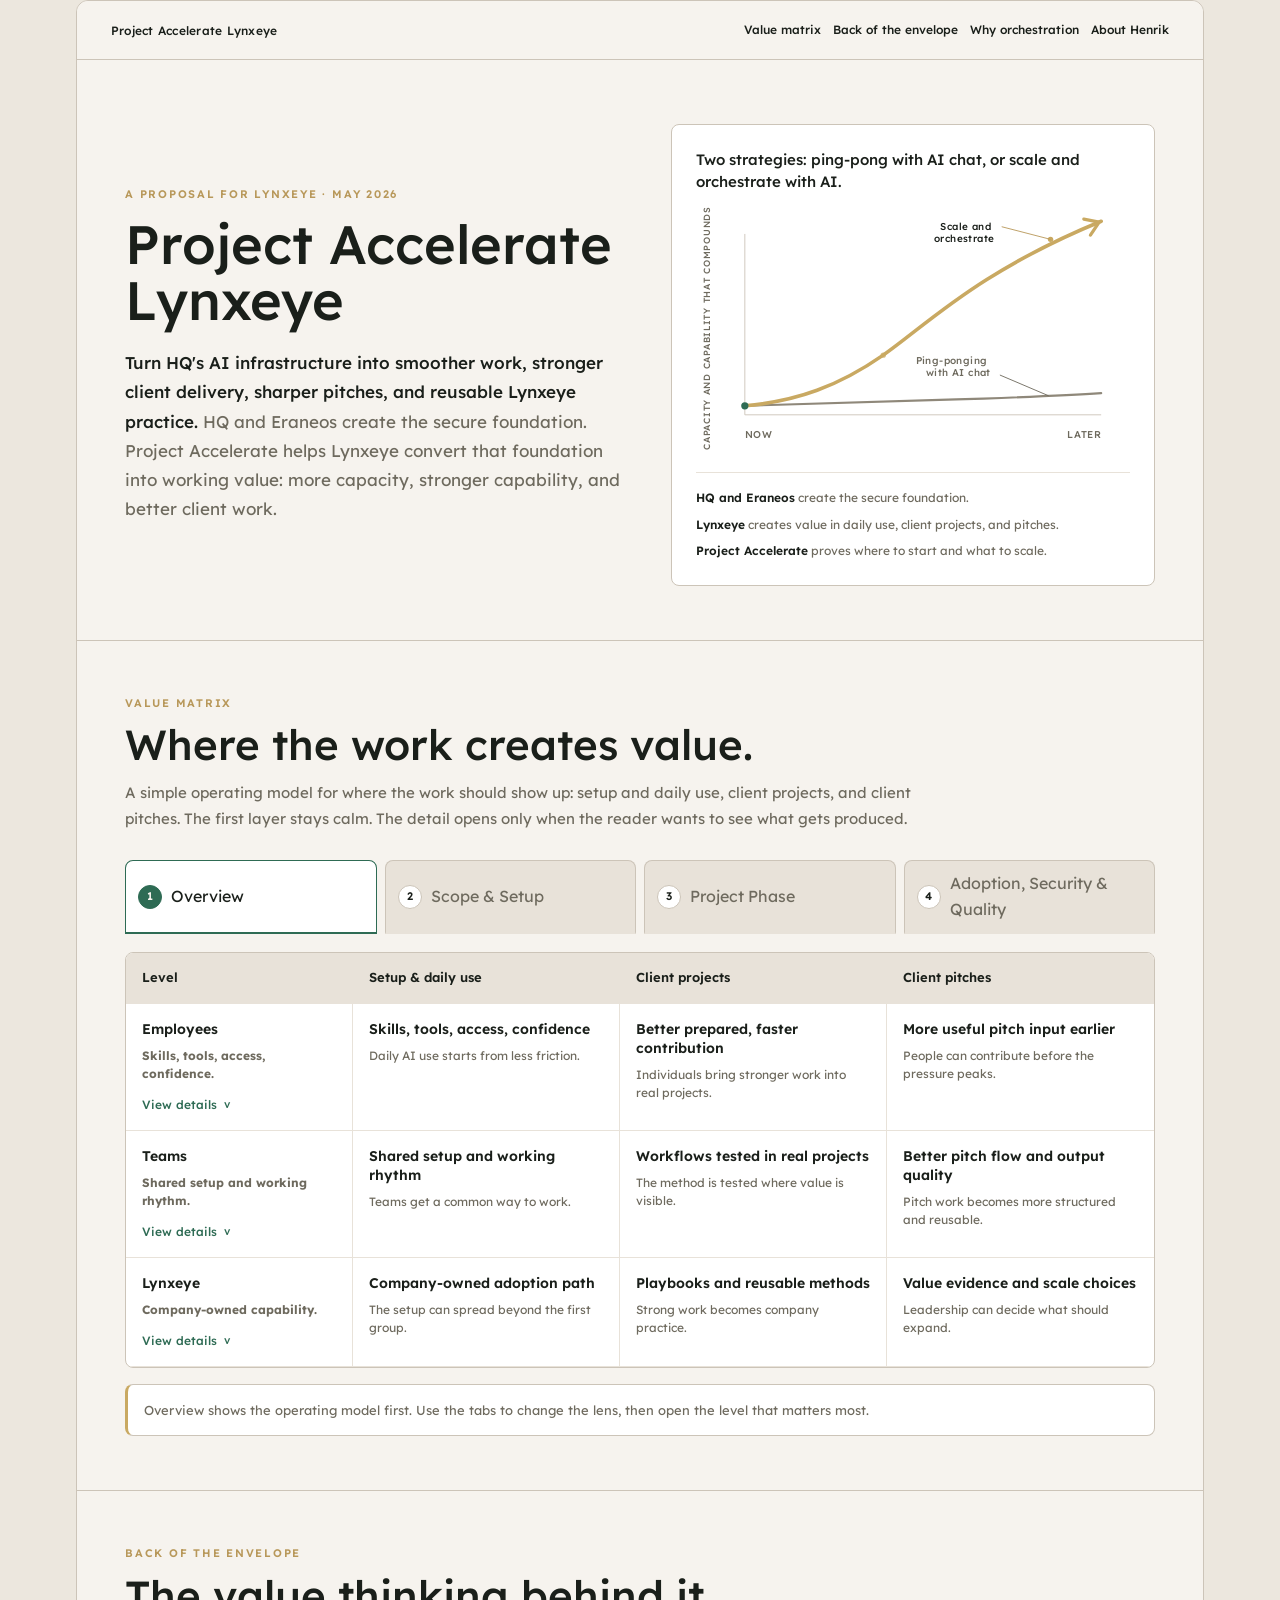
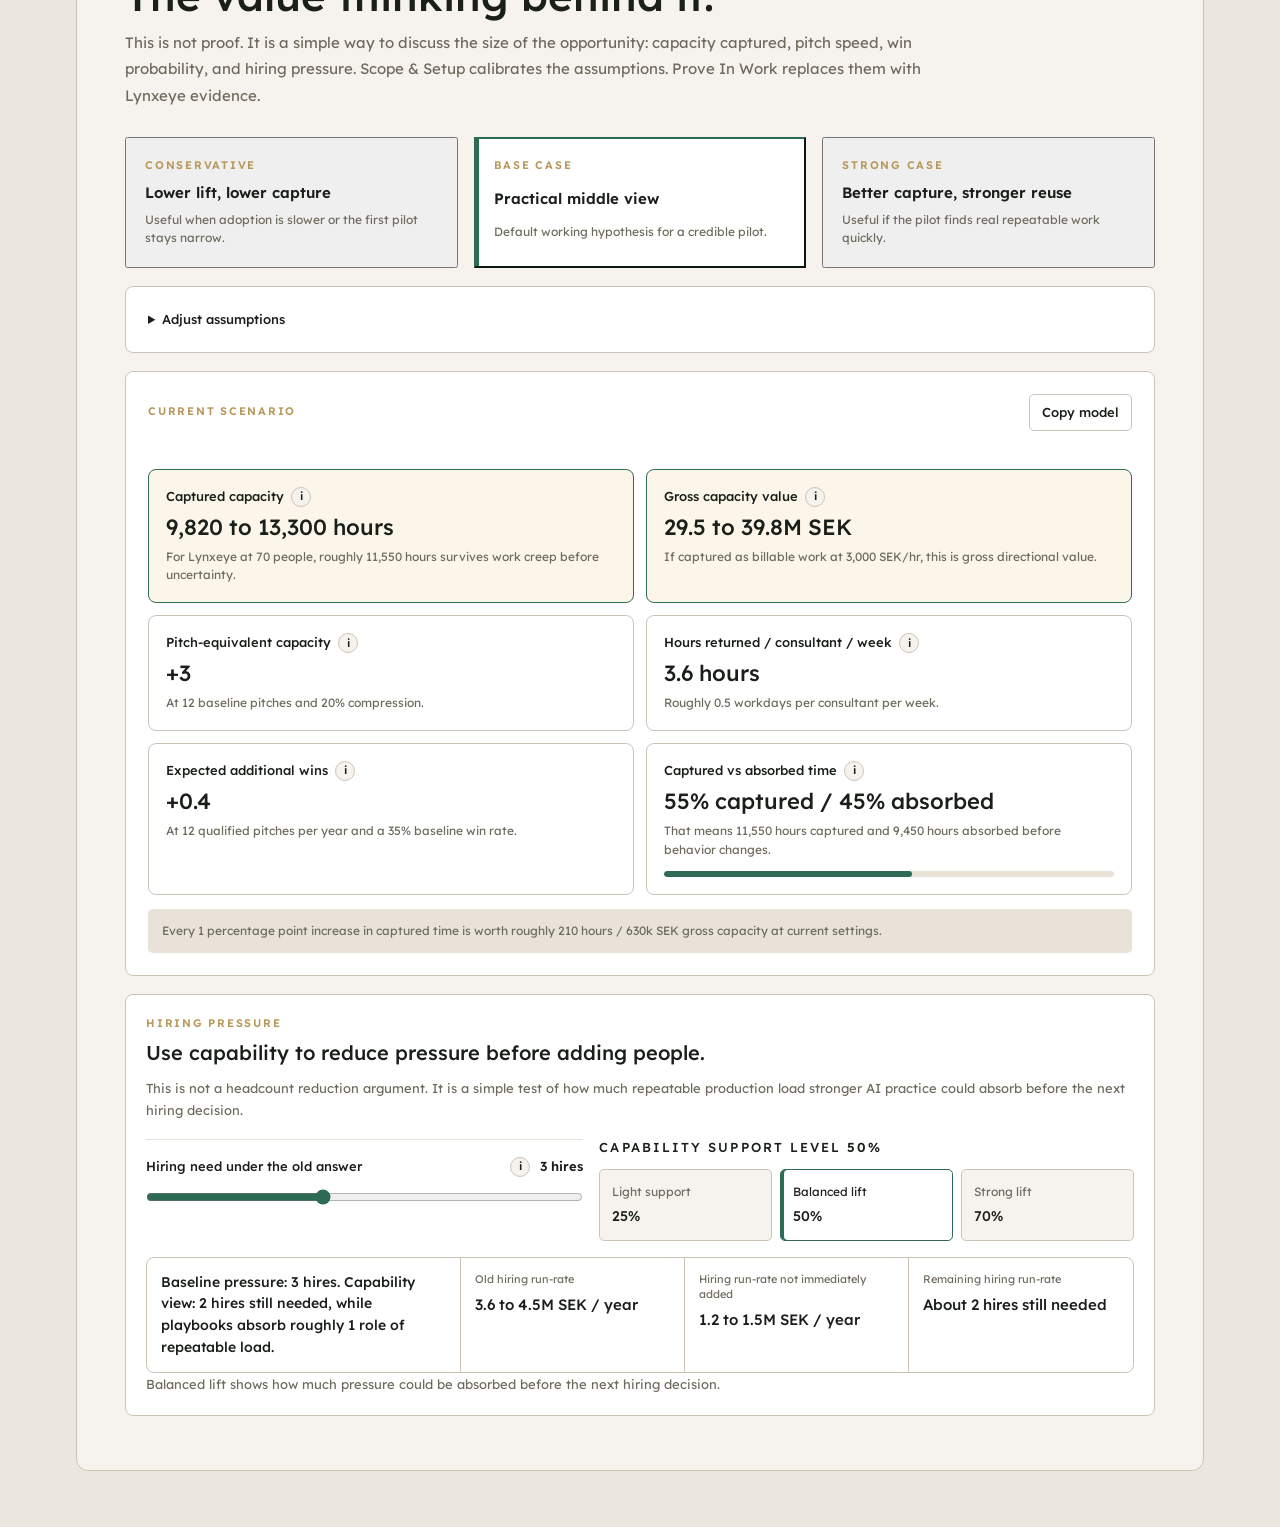
==== commit b8c7f1ed: "fix: simplify proposal flow" ====
--- a/src/index.html
+++ b/src/index.html
@@ -9,7 +9,7 @@
   <link rel="preconnect" href="https://fonts.gstatic.com" crossorigin>
   <link href="https://fonts.googleapis.com/css2?family=Lexend:wght@300;400;500;600&amp;display=swap" rel="stylesheet">
   <link rel="icon" href="data:,">
-  <link rel="stylesheet" href="styles.css?v=matrix-lock">
+  <link rel="stylesheet" href="styles.css?v=matrix-operating-model">
 </head>
 <body>
   <main class="page-shell">
@@ -18,7 +18,7 @@
         <a class="topbar-brand" href="#top" aria-label="Project Accelerate Lynxeye home">Project Accelerate Lynxeye</a>
         <nav class="topbar-menu" aria-label="Proposal navigation">
           <a class="topbar-link" href="#matrix">Value matrix</a>
-          <a class="topbar-link" href="#value">Directional value case</a>
+          <a class="topbar-link" href="#value">Back of the envelope</a>
           <button class="topbar-link" type="button" data-modal-open="modal-orchestration">Why orchestration</button>
           <button class="topbar-link" type="button" data-modal-open="modal-henrik">About Henrik</button>
         </nav>
@@ -28,8 +28,7 @@
         <div class="hero-copy">
           <p class="eyebrow">A proposal for Lynxeye &middot; May 2026</p>
           <h1 id="hero-title">Project Accelerate Lynxeye</h1>
-          <p class="hero-lead"><strong>Build on the AI infrastructure now arriving, and turn it into more capacity, stronger capability, and better client work inside Lynxeye.</strong> HQ and Eraneos create the conditions: platforms, approved tools, security, data access, and guardrails. The value appears when Lynxeye turns that foundation into smooth use, stronger client delivery, better pitches, and reusable company practice.</p>
-          <a class="primary-action" href="#matrix">See the value matrix</a>
+          <p class="hero-lead"><strong>Turn HQ's AI infrastructure into smoother work, stronger client delivery, sharper pitches, and reusable Lynxeye practice.</strong> HQ and Eraneos create the secure foundation. Project Accelerate helps Lynxeye convert that foundation into working value: more capacity, stronger capability, and better client work.</p>
         </div>
 
         <aside class="hero-visual" aria-label="Orchestration creates reusable value">
@@ -63,187 +62,111 @@
               <tspan x="326" dy="13">with AI chat</tspan>
             </text>
           </svg>
-          <p class="visual-caption">The same infrastructure can produce scattered individual activity or a working method that increases capacity, strengthens capability, and becomes reusable across Lynxeye.</p>
+          <div class="hero-bridge" aria-label="Opening takeaways">
+            <p><strong>HQ and Eraneos</strong> create the secure foundation.</p>
+            <p><strong>Lynxeye</strong> creates value in daily use, client projects, and pitches.</p>
+            <p><strong>Project Accelerate</strong> proves where to start and what to scale.</p>
+          </div>
         </aside>
       </section>
 
-      <section class="gap-section" id="gap" aria-labelledby="gap-title">
-        <div class="section-heading">
-          <p class="eyebrow">The bridge</p>
-          <h2 id="gap-title">From HQ infrastructure to Lynxeye working value.</h2>
-          <p>Infrastructure matters because it gives Lynxeye a secure and scalable foundation to build from. The project role is to help that foundation show up in the work: smoother setup, stronger client projects, sharper pitches, better review habits, and company-owned practice.</p>
-        </div>
-        <div class="gap-grid">
-          <article>
-            <span>HQ and Eraneos</span>
-            <h3>Create the conditions.</h3>
-            <p>Infrastructure, approved tools, security, data access, platform direction, and group-level guardrails.</p>
-          </article>
-          <article class="gap-card-strong">
-            <span>Lynxeye</span>
-            <h3>Turns it into work.</h3>
-            <p>Smooth AI use, client delivery capacity, stronger capability, better pitches, review rhythms, and reusable practice.</p>
-          </article>
-          <article>
-            <span>Project role</span>
-            <h3>Build the bridge.</h3>
-            <p>Connect infrastructure to daily use, live projects, and commercial evidence so Lynxeye can decide what should scale next.</p>
-          </article>
-        </div>
-      </section>
-
       <section class="matrix-section" id="matrix" aria-labelledby="matrix-title">
         <div class="section-heading">
-          <p class="eyebrow">Accelerate with AI value matrix</p>
-          <h2 id="matrix-title">The proposal in one view.</h2>
-          <p>The matrix shows who benefits, where value is created, and how the work moves from scope and setup into proof through live work. The center is client projects: building capacity and capability in real delivery.</p>
-        </div>
-
-        <div class="matrix-reader">
-          <div class="matrix-grid focus-matrix" aria-label="Lynxeye AI value matrix">
-            <button class="matrix-corner matrix-home" type="button" data-matrix-home>
-              <span>Matrix home</span>
-              <strong>Accelerate with AI value matrix</strong>
-              <em>Who benefits, where value is created, and what this proposal helps prove.</em>
-            </button>
-            <button class="matrix-head matrix-col-head" type="button" data-matrix-column-toggle="setup" aria-pressed="false">
-              <span>Value arena</span>
-              <strong>AI-ready setup</strong>
-              <em>Remove friction so approved AI becomes smooth and usable.</em>
-            </button>
-            <button class="matrix-head matrix-col-head" type="button" data-matrix-column-toggle="projects" aria-pressed="false">
-              <span>Value arena</span>
-              <strong>Client projects</strong>
-              <em>Build capacity and capability in live client delivery.</em>
-            </button>
-            <button class="matrix-head matrix-col-head" type="button" data-matrix-column-toggle="pitches" aria-pressed="false">
-              <span>Value arena</span>
-              <strong>Client pitches</strong>
-              <em>Improve pitch speed, quality, and win probability.</em>
-            </button>
-
-            <div class="matrix-row-group">
-              <button class="matrix-row-head" type="button" data-matrix-row-toggle="employee" aria-pressed="false">
-                <span>Who benefits</span>
-                <strong>Employee</strong>
-                <em>Individual flow and contribution.</em>
-              </button>
-              <button class="matrix-cell" type="button" data-matrix-cell="employee-setup" data-matrix-row="employee" data-matrix-column="setup" aria-pressed="false">
-                <span>Employee x AI-ready setup</span>
-                <strong>Smooth AI flow</strong>
-                <em>Less friction, more confidence.</em>
-              </button>
-              <button class="matrix-cell" type="button" data-matrix-cell="employee-projects" data-matrix-row="employee" data-matrix-column="projects" aria-pressed="false">
-                <span>Employee x client projects</span>
-                <strong>Useful delivery capacity</strong>
-                <em>More useful contribution in live work.</em>
-              </button>
-              <button class="matrix-cell" type="button" data-matrix-cell="employee-pitches" data-matrix-row="employee" data-matrix-column="pitches" aria-pressed="false">
-                <span>Employee x client pitches</span>
-                <strong>Earlier sharper input</strong>
-                <em>Better pitch support before senior review.</em>
-              </button>
-            </div>
-
-            <div class="matrix-row-group">
-              <button class="matrix-row-head" type="button" data-matrix-row-toggle="teams" aria-pressed="false">
-                <span>Who benefits</span>
-                <strong>Teams</strong>
-                <em>Shared working practice and delivery lift.</em>
-              </button>
-              <button class="matrix-cell" type="button" data-matrix-cell="teams-setup" data-matrix-row="teams" data-matrix-column="setup" aria-pressed="false">
-                <span>Teams x AI-ready setup</span>
-                <strong>Shared working rhythm</strong>
-                <em>Common habits that reduce reinvention.</em>
-              </button>
-              <button class="matrix-cell matrix-cell-active" type="button" data-matrix-cell="teams-projects" data-matrix-row="teams" data-matrix-column="projects" aria-pressed="true">
-                <span>Teams x client projects</span>
-                <strong>Capability lift in delivery</strong>
-                <em>The heart of the pilot.</em>
-              </button>
-              <button class="matrix-cell" type="button" data-matrix-cell="teams-pitches" data-matrix-row="teams" data-matrix-column="pitches" aria-pressed="false">
-                <span>Teams x client pitches</span>
-                <strong>Stronger pitch flow</strong>
-                <em>Faster, sharper pitch work.</em>
-              </button>
-            </div>
-
-            <div class="matrix-row-group">
-              <button class="matrix-row-head" type="button" data-matrix-row-toggle="lynxeye" aria-pressed="false">
-                <span>Who benefits</span>
-                <strong>Lynxeye</strong>
-                <em>Company-owned capability and scale evidence.</em>
-              </button>
-              <button class="matrix-cell" type="button" data-matrix-cell="lynxeye-setup" data-matrix-row="lynxeye" data-matrix-column="setup" aria-pressed="false">
-                <span>Lynxeye x AI-ready setup</span>
-                <strong>Scalable adoption path</strong>
-                <em>A better baseline for more people.</em>
-              </button>
-              <button class="matrix-cell" type="button" data-matrix-cell="lynxeye-projects" data-matrix-row="lynxeye" data-matrix-column="projects" aria-pressed="false">
-                <span>Lynxeye x client projects</span>
-                <strong>Reusable client practice</strong>
-                <em>Playbooks, examples, and review rhythms.</em>
-              </button>
-              <button class="matrix-cell" type="button" data-matrix-cell="lynxeye-pitches" data-matrix-row="lynxeye" data-matrix-column="pitches" aria-pressed="false">
-                <span>Lynxeye x client pitches</span>
-                <strong>Commercial scale evidence</strong>
-                <em>Value case and scale decision.</em>
-              </button>
-            </div>
-          </div>
-
-          <aside class="matrix-detail" aria-live="polite">
-            <div class="detail-context">
-              <p class="detail-kicker" id="matrix-detail-kicker">Phase 1: Scope &amp; Setup</p>
-              <h3 id="matrix-detail-title">Capability lift in delivery</h3>
-              <p id="matrix-detail-coordinates">Teams x client projects</p>
-            </div>
-
-            <div class="matrix-phase-tabs" role="tablist" aria-label="Matrix phases">
-              <button class="matrix-phase-tab matrix-phase-tab-active" type="button" role="tab" aria-selected="true" data-matrix-phase="phase1">Phase 1: Scope &amp; Setup</button>
-              <button class="matrix-phase-tab" type="button" role="tab" aria-selected="false" data-matrix-phase="phase2">Phase 2: Prove In Work</button>
-              <button class="matrix-phase-tab matrix-phase-tab-muted" type="button" role="tab" aria-selected="false" aria-disabled="true" disabled>Phase 3: Scale Further</button>
-            </div>
-
-            <div class="matrix-detail-tabs" role="tablist" aria-label="Matrix detail views">
-              <button class="matrix-detail-tab matrix-detail-tab-active" type="button" role="tab" aria-selected="true" data-matrix-detail-tab="success">Success looks like</button>
-              <button class="matrix-detail-tab" type="button" role="tab" aria-selected="false" data-matrix-detail-tab="deliverables">Concrete deliverables</button>
-              <button class="matrix-detail-tab" type="button" role="tab" aria-selected="false" data-matrix-detail-tab="activities">Activities we do</button>
-              <button class="matrix-detail-tab" type="button" role="tab" aria-selected="false" data-matrix-detail-tab="collaboration">How we collaborate</button>
-            </div>
-
-            <p id="matrix-detail-body">Scope and setup define which client-project workflows matter enough to test, who should be involved, which constraints apply, and what evidence would make the pilot worth running.</p>
-
-            <div class="detail-commercial" id="matrix-detail-commercial-wrap">
-              <span>Commercial signal</span>
-              <p id="matrix-detail-commercial">This is where project compression, captured value, and reduced hiring pressure can become visible in the directional value case.</p>
-              <a href="#value" id="matrix-value-link">See directional value case</a>
-            </div>
-
-            <div class="guardrail-rail">
-              <span>Practical guardrails</span>
-              <p id="matrix-detail-guardrails">Approved tools, client confidentiality, human review, quality standard.</p>
-            </div>
-
-            <div class="detail-meta">
-              <div>
-                <span>Evidence created</span>
-                <strong id="matrix-detail-evidence">Use-case shortlist, pilot context, success logic, and risk notes.</strong>
-              </div>
-              <div>
-                <span>Proposal status</span>
-                <strong id="matrix-detail-status">Included in this proposal.</strong>
-              </div>
-            </div>
-          </aside>
-        </div>
+          <p class="eyebrow">Value matrix</p>
+          <h2 id="matrix-title">Where the work creates value.</h2>
+          <p>A simple operating model for where the work should show up: setup and daily use, client projects, and client pitches. The first layer stays calm. The detail opens only when the reader wants to see what gets produced.</p>
+        </div>
+
+        <div class="matrix-tabs" role="tablist" aria-label="Matrix lens">
+          <button class="matrix-tab matrix-tab-active" id="matrix-tab-overview" type="button" role="tab" aria-selected="true" aria-controls="matrix-panel" data-matrix-tab="overview"><span>1</span>Overview</button>
+          <button class="matrix-tab" id="matrix-tab-scope" type="button" role="tab" aria-selected="false" aria-controls="matrix-panel" data-matrix-tab="scope"><span>2</span>Scope &amp; Setup</button>
+          <button class="matrix-tab" id="matrix-tab-project" type="button" role="tab" aria-selected="false" aria-controls="matrix-panel" data-matrix-tab="project"><span>3</span>Project Phase</button>
+          <button class="matrix-tab" id="matrix-tab-adoption" type="button" role="tab" aria-selected="false" aria-controls="matrix-panel" data-matrix-tab="adoption"><span>4</span>Adoption, Security &amp; Quality</button>
+        </div>
+
+        <div class="matrix-table-wrap" id="matrix-panel" role="tabpanel" aria-labelledby="matrix-tab-overview">
+          <table class="matrix-table" aria-label="Lynxeye AI value matrix">
+            <thead>
+              <tr>
+                <th scope="col">Level</th>
+                <th scope="col">Setup &amp; daily use</th>
+                <th scope="col">Client projects</th>
+                <th scope="col">Client pitches</th>
+              </tr>
+            </thead>
+            <tbody>
+              <tr class="matrix-summary-row" data-matrix-row="employees">
+                <th scope="row">
+                  <button class="matrix-row-button" type="button" aria-expanded="false" aria-controls="matrix-detail-employees" data-matrix-toggle="employees">
+                    <span class="matrix-row-copy"><strong>Employees</strong><em>Skills, tools, access, confidence.</em></span>
+                    <span class="matrix-row-action">View details <span aria-hidden="true">v</span></span>
+                  </button>
+                </th>
+                <td data-matrix-summary="employees-setup"><span>Setup &amp; daily use</span><strong>Skills, tools, access, confidence</strong><em>Daily AI use starts from less friction.</em></td>
+                <td data-matrix-summary="employees-projects"><span>Client projects</span><strong>Better prepared, faster contribution</strong><em>Individuals bring stronger work into real projects.</em></td>
+                <td data-matrix-summary="employees-pitches"><span>Client pitches</span><strong>More useful pitch input earlier</strong><em>People can contribute before the pressure peaks.</em></td>
+              </tr>
+              <tr class="matrix-detail-row" id="matrix-detail-employees" hidden>
+                <td colspan="4">
+                  <div class="matrix-detail-grid" aria-label="Employee details">
+                    <article data-matrix-detail="employees-setup"><h3>Setup &amp; daily use</h3><ul></ul></article>
+                    <article data-matrix-detail="employees-projects"><h3>Client projects</h3><ul></ul></article>
+                    <article data-matrix-detail="employees-pitches"><h3>Client pitches</h3><ul></ul></article>
+                  </div>
+                </td>
+              </tr>
+              <tr class="matrix-summary-row" data-matrix-row="teams">
+                <th scope="row">
+                  <button class="matrix-row-button" type="button" aria-expanded="false" aria-controls="matrix-detail-teams" data-matrix-toggle="teams">
+                    <span class="matrix-row-copy"><strong>Teams</strong><em>Shared setup and working rhythm.</em></span>
+                    <span class="matrix-row-action">View details <span aria-hidden="true">v</span></span>
+                  </button>
+                </th>
+                <td data-matrix-summary="teams-setup"><span>Setup &amp; daily use</span><strong>Shared setup and working rhythm</strong><em>Teams get a common way to work.</em></td>
+                <td data-matrix-summary="teams-projects"><span>Client projects</span><strong>Workflows tested in real projects</strong><em>The method is tested where value is visible.</em></td>
+                <td data-matrix-summary="teams-pitches"><span>Client pitches</span><strong>Better pitch flow and output quality</strong><em>Pitch work becomes more structured and reusable.</em></td>
+              </tr>
+              <tr class="matrix-detail-row" id="matrix-detail-teams" hidden>
+                <td colspan="4">
+                  <div class="matrix-detail-grid" aria-label="Team details">
+                    <article data-matrix-detail="teams-setup"><h3>Setup &amp; daily use</h3><ul></ul></article>
+                    <article data-matrix-detail="teams-projects"><h3>Client projects</h3><ul></ul></article>
+                    <article data-matrix-detail="teams-pitches"><h3>Client pitches</h3><ul></ul></article>
+                  </div>
+                </td>
+              </tr>
+              <tr class="matrix-summary-row" data-matrix-row="lynxeye">
+                <th scope="row">
+                  <button class="matrix-row-button" type="button" aria-expanded="false" aria-controls="matrix-detail-lynxeye" data-matrix-toggle="lynxeye">
+                    <span class="matrix-row-copy"><strong>Lynxeye</strong><em>Company-owned capability.</em></span>
+                    <span class="matrix-row-action">View details <span aria-hidden="true">v</span></span>
+                  </button>
+                </th>
+                <td data-matrix-summary="lynxeye-setup"><span>Setup &amp; daily use</span><strong>Company-owned adoption path</strong><em>The setup can spread beyond the first group.</em></td>
+                <td data-matrix-summary="lynxeye-projects"><span>Client projects</span><strong>Playbooks and reusable methods</strong><em>Strong work becomes company practice.</em></td>
+                <td data-matrix-summary="lynxeye-pitches"><span>Client pitches</span><strong>Value evidence and scale choices</strong><em>Leadership can decide what should expand.</em></td>
+              </tr>
+              <tr class="matrix-detail-row" id="matrix-detail-lynxeye" hidden>
+                <td colspan="4">
+                  <div class="matrix-detail-grid" aria-label="Lynxeye details">
+                    <article data-matrix-detail="lynxeye-setup"><h3>Setup &amp; daily use</h3><ul></ul></article>
+                    <article data-matrix-detail="lynxeye-projects"><h3>Client projects</h3><ul></ul></article>
+                    <article data-matrix-detail="lynxeye-pitches"><h3>Client pitches</h3><ul></ul></article>
+                  </div>
+                </td>
+              </tr>
+            </tbody>
+          </table>
+        </div>
+
+        <p class="matrix-note" id="matrix-note" aria-live="polite">Overview shows the operating model first. Use the tabs to change the lens, then open the level that matters most.</p>
       </section>
 
       <section class="value-section" id="value" aria-labelledby="value-title">
         <div class="section-heading">
-          <p class="eyebrow">Directional value case</p>
-          <h2 id="value-title">Commercial logic connected to the matrix.</h2>
-          <p>The simulator is not proof. It makes the commercial signals from client projects and client pitches discussable: capacity captured, pitch speed, win probability, and hiring pressure. Phase 1 calibrates the assumptions. Phase 2 replaces them with Lynxeye evidence.</p>
+          <p class="eyebrow">Back of the envelope</p>
+          <h2 id="value-title">The value thinking behind it.</h2>
+          <p>This is not proof. It is a simple way to discuss the size of the opportunity: capacity captured, pitch speed, win probability, and hiring pressure. Scope &amp; Setup calibrates the assumptions. Prove In Work replaces them with Lynxeye evidence.</p>
         </div>
 
         <div class="scenario-grid" role="group" aria-label="Value scenarios">
@@ -264,6 +187,92 @@
           </button>
         </div>
 
+        <aside class="assumption-panel assumption-panel-inline">
+          <details>
+            <summary>Adjust assumptions</summary>
+            <div class="simulator-controls">
+              <p class="sim-label">Lynxeye baseline</p>
+              <div class="field">
+                <div class="field-head">
+                  <label for="employees">Employees</label>
+                  <button class="info-trigger" type="button" aria-label="Employees assumption" aria-expanded="false" data-info-trigger>i</button>
+                  <span id="employees-value">70</span>
+                </div>
+                <span class="info-panel" role="status">Default: 70 people from the brief. Scope &amp; Setup should replace this with the relevant scope.</span>
+                <input id="employees" type="range" min="20" max="150" value="70" data-simulator-input>
+              </div>
+
+              <div class="field">
+                <div class="field-head">
+                  <label for="hours">Billable hours / consultant / year</label>
+                  <button class="info-trigger" type="button" aria-label="Billable hours assumption" aria-expanded="false" data-info-trigger>i</button>
+                  <span id="hours-value">1,500</span>
+                </div>
+                <span class="info-panel" role="status">Default: 1,500 annual billable hours. Directional only.</span>
+                <input id="hours" type="range" min="1000" max="2000" step="50" value="1500" data-simulator-input>
+              </div>
+
+              <div class="field">
+                <div class="field-head">
+                  <label for="rate">Average billing rate (SEK/hr)</label>
+                  <button class="info-trigger" type="button" aria-label="Billing rate assumption" aria-expanded="false" data-info-trigger>i</button>
+                  <span id="rate-value">3,000</span>
+                </div>
+                <span class="info-panel" role="status">Default: 3,000 SEK/hr blended rate. Gross value, not net profit.</span>
+                <input id="rate" type="range" min="1500" max="5000" step="100" value="3000" data-simulator-input>
+              </div>
+
+              <p class="sim-label sim-label-spaced">Improvement levers</p>
+              <div class="field">
+                <div class="field-head">
+                  <label for="project-compression">Project delivery compression</label>
+                  <button class="info-trigger" type="button" aria-label="Project delivery compression assumption" aria-expanded="false" data-info-trigger>i</button>
+                  <span id="project-compression-value">20%</span>
+                </div>
+                <span class="info-panel" role="status">Reduction in production drag from better AI orchestration. Must be tested through real Lynxeye workflows.</span>
+                <input id="project-compression" type="range" min="0" max="50" value="20" data-simulator-input>
+              </div>
+
+              <div class="field">
+                <div class="field-head">
+                  <label for="pitch-compression">Pitch cycle compression</label>
+                  <button class="info-trigger" type="button" aria-label="Pitch cycle compression assumption" aria-expanded="false" data-info-trigger>i</button>
+                  <span id="pitch-compression-value">20%</span>
+                </div>
+                <span class="info-panel" role="status">Shorter pitch cycles translated into pitch-equivalent capacity, not guaranteed sales.</span>
+                <input id="pitch-compression" type="range" min="0" max="50" value="20" data-simulator-input>
+              </div>
+
+              <div class="field">
+                <div class="field-head">
+                  <label for="win-rate">Win rate improvement</label>
+                  <button class="info-trigger" type="button" aria-label="Win rate assumption" aria-expanded="false" data-info-trigger>i</button>
+                  <span id="win-rate-value">10%</span>
+                </div>
+                <span class="info-panel" role="status">Relative improvement on qualified pitch wins from better preparation. No deal-size revenue value is assigned.</span>
+                <input id="win-rate" type="range" min="0" max="40" value="10" data-simulator-input>
+              </div>
+
+              <div class="field">
+                <div class="field-head">
+                  <label for="capture-rate">% of freed time captured as real value</label>
+                  <button class="info-trigger" type="button" aria-label="Captured value assumption" aria-expanded="false" data-info-trigger>i</button>
+                  <span id="capture-rate-value">55%</span>
+                </div>
+                <span class="info-panel" role="status">The honesty lever. Not all freed time becomes value. Some gets absorbed by work creep.</span>
+                <input id="capture-rate" type="range" min="0" max="100" value="55" data-simulator-input>
+              </div>
+
+              <div class="advanced-grid">
+                <label>Qualified pitches / year <input id="baseline-pitches" type="number" min="1" max="60" step="1" value="12" data-simulator-input></label>
+                <label>Baseline win rate <input id="baseline-win-rate" type="number" min="0" max="100" step="1" value="35" data-simulator-input></label>
+                <label>Working weeks / year <input id="working-weeks" type="number" min="40" max="52" step="1" value="46" data-simulator-input></label>
+                <label>Uncertainty band <input id="uncertainty-band" type="number" min="0" max="30" step="1" value="15" data-simulator-input></label>
+              </div>
+            </div>
+          </details>
+        </aside>
+
         <div class="value-layout" data-simulator>
           <div class="simulator-output" aria-live="polite">
             <div class="output-head">
@@ -307,112 +316,25 @@
                 <p class="metric-label">Captured vs absorbed time <button class="info-trigger" type="button" aria-label="Captured versus absorbed formula" aria-expanded="false" data-info-trigger>i</button></p>
                 <span class="info-panel" role="status">Formula: captured time equals raw freed capacity x capture rate. Absorbed time is the remainder.</span>
                 <strong id="absorption-output">55% captured / 45% absorbed</strong>
-                <span id="absorption-help">Phase 1 and Phase 2 are partly about moving this split in the right direction.</span>
+                <span id="absorption-help">Scope &amp; Setup and Prove In Work are partly about moving this split in the right direction.</span>
                 <span class="capture-bar" aria-hidden="true"><span id="capture-bar-fill"></span></span>
               </article>
             </div>
 
             <p class="sensitivity-line" id="sensitivity-line">Every 1 percentage point increase in captured time is worth roughly 210 hours / 630k SEK gross capacity at current settings.</p>
           </div>
-
-          <aside class="assumption-panel">
-            <details>
-              <summary>Adjust assumptions</summary>
-              <div class="simulator-controls">
-                <p class="sim-label">Lynxeye baseline</p>
-                <div class="field">
-                  <div class="field-head">
-                    <label for="employees">Employees</label>
-                    <button class="info-trigger" type="button" aria-label="Employees assumption" aria-expanded="false" data-info-trigger>i</button>
-                    <span id="employees-value">70</span>
-                  </div>
-                  <span class="info-panel" role="status">Default: 70 people from the brief. Phase 1 should replace this with the relevant scope.</span>
-                  <input id="employees" type="range" min="20" max="150" value="70" data-simulator-input>
-                </div>
-
-                <div class="field">
-                  <div class="field-head">
-                    <label for="hours">Billable hours / consultant / year</label>
-                    <button class="info-trigger" type="button" aria-label="Billable hours assumption" aria-expanded="false" data-info-trigger>i</button>
-                    <span id="hours-value">1,500</span>
-                  </div>
-                  <span class="info-panel" role="status">Default: 1,500 annual billable hours. Directional only.</span>
-                  <input id="hours" type="range" min="1000" max="2000" step="50" value="1500" data-simulator-input>
-                </div>
-
-                <div class="field">
-                  <div class="field-head">
-                    <label for="rate">Average billing rate (SEK/hr)</label>
-                    <button class="info-trigger" type="button" aria-label="Billing rate assumption" aria-expanded="false" data-info-trigger>i</button>
-                    <span id="rate-value">3,000</span>
-                  </div>
-                  <span class="info-panel" role="status">Default: 3,000 SEK/hr blended rate. Gross value, not net profit.</span>
-                  <input id="rate" type="range" min="1500" max="5000" step="100" value="3000" data-simulator-input>
-                </div>
-
-                <p class="sim-label sim-label-spaced">Improvement levers</p>
-                <div class="field">
-                  <div class="field-head">
-                    <label for="project-compression">Project delivery compression</label>
-                    <button class="info-trigger" type="button" aria-label="Project delivery compression assumption" aria-expanded="false" data-info-trigger>i</button>
-                    <span id="project-compression-value">20%</span>
-                  </div>
-                  <span class="info-panel" role="status">Reduction in production drag from better AI orchestration. Must be tested through real Lynxeye workflows.</span>
-                  <input id="project-compression" type="range" min="0" max="50" value="20" data-simulator-input>
-                </div>
-
-                <div class="field">
-                  <div class="field-head">
-                    <label for="pitch-compression">Pitch cycle compression</label>
-                    <button class="info-trigger" type="button" aria-label="Pitch cycle compression assumption" aria-expanded="false" data-info-trigger>i</button>
-                    <span id="pitch-compression-value">20%</span>
-                  </div>
-                  <span class="info-panel" role="status">Shorter pitch cycles translated into pitch-equivalent capacity, not guaranteed sales.</span>
-                  <input id="pitch-compression" type="range" min="0" max="50" value="20" data-simulator-input>
-                </div>
-
-                <div class="field">
-                  <div class="field-head">
-                    <label for="win-rate">Win rate improvement</label>
-                    <button class="info-trigger" type="button" aria-label="Win rate assumption" aria-expanded="false" data-info-trigger>i</button>
-                    <span id="win-rate-value">10%</span>
-                  </div>
-                  <span class="info-panel" role="status">Relative improvement on qualified pitch wins from better preparation. No deal-size revenue value is assigned.</span>
-                  <input id="win-rate" type="range" min="0" max="40" value="10" data-simulator-input>
-                </div>
-
-                <div class="field">
-                  <div class="field-head">
-                    <label for="capture-rate">% of freed time captured as real value</label>
-                    <button class="info-trigger" type="button" aria-label="Captured value assumption" aria-expanded="false" data-info-trigger>i</button>
-                    <span id="capture-rate-value">55%</span>
-                  </div>
-                  <span class="info-panel" role="status">The honesty lever. Not all freed time becomes value. Some gets absorbed by work creep.</span>
-                  <input id="capture-rate" type="range" min="0" max="100" value="55" data-simulator-input>
-                </div>
-
-                <div class="advanced-grid">
-                  <label>Qualified pitches / year <input id="baseline-pitches" type="number" min="1" max="60" step="1" value="12" data-simulator-input></label>
-                  <label>Baseline win rate <input id="baseline-win-rate" type="number" min="0" max="100" step="1" value="35" data-simulator-input></label>
-                  <label>Working weeks / year <input id="working-weeks" type="number" min="40" max="52" step="1" value="46" data-simulator-input></label>
-                  <label>Uncertainty band <input id="uncertainty-band" type="number" min="0" max="30" step="1" value="15" data-simulator-input></label>
-                </div>
-              </div>
-            </details>
-          </aside>
-        </div>
-
-        <section class="hiring-panel" aria-labelledby="hiring-title">
+        </div>
+
+        <section class="hiring-panel hiring-panel-compact" aria-labelledby="hiring-title">
           <div class="hiring-head">
             <div>
               <p class="eyebrow">Hiring pressure</p>
-              <h3 id="hiring-title">Capability can ease pressure without pretending people are optional.</h3>
-            </div>
-            <span>Pricing stays [TBD]</span>
+              <h3 id="hiring-title">Use capability to reduce pressure before adding people.</h3>
+            </div>
           </div>
-          <p class="hiring-intro">This is not a headcount reduction argument. It is a hiring pressure argument: hire where human judgment is needed, and let playbooks absorb repeatable production load.</p>
-
-          <div class="hiring-grid">
+          <p class="hiring-intro">This is not a headcount reduction argument. It is a simple test of how much repeatable production load stronger AI practice could absorb before the next hiring decision.</p>
+
+          <div class="hiring-grid hiring-grid-compact">
             <div class="field">
               <div class="field-head">
                 <label for="hiring-need">Hiring need under the old answer</label>
@@ -432,8 +354,8 @@
             </div>
           </div>
 
-          <div class="hiring-result">
-            <p id="hiring-pressure-output">Old answer: hire 3. Capability answer: hire about 2, while playbooks absorb the pressure of roughly 1 role.</p>
+          <div class="hiring-result hiring-result-compact">
+            <p id="hiring-pressure-output">Baseline pressure: 3 hires. Capability view: about 2 hires still needed, while playbooks absorb roughly 1 role of repeatable load.</p>
             <div>
               <span>Old hiring run-rate</span>
               <strong id="old-hiring-cost-output">3.6 to 4.5M SEK / year</strong>
@@ -447,18 +369,7 @@
               <strong id="remaining-hiring-output">About 2 hires still needed</strong>
             </div>
           </div>
-          <p class="hiring-help" id="hiring-pressure-help">Balanced lift keeps roughly 1 role out of the immediate hiring pressure. Project Accelerate pricing stays [TBD].</p>
-
-          <details class="sources-panel">
-            <summary>Where these numbers come from</summary>
-            <div class="sources-content">
-              <p><strong>Source status:</strong> directional references for the draft model. Henrik should confirm final citations before external sharing.</p>
-              <p>Productivity potential: McKinsey, The Economic Potential of Generative AI.</p>
-              <p>Task-level consulting evidence: HBS AI Institute, Navigating the Jagged Technological Frontier.</p>
-              <p>Adoption and value capture: BCG and McKinsey research on capability expansion and organizational rewiring.</p>
-              <p>Lynxeye-specific: conversations with Christian, May 2026. Defaults should be calibrated in Phase 1.</p>
-            </div>
-          </details>
+          <p class="hiring-help" id="hiring-pressure-help">Balanced lift shows how much pressure could be absorbed before the next hiring decision.</p>
         </section>
       </section>
 
@@ -502,62 +413,96 @@
     <div class="modal-card modal-card-wide">
       <button class="modal-close" type="button" data-modal-close aria-label="Close">x</button>
       <p class="eyebrow">About Henrik</p>
-      <h2 id="modal-henrik-title">Business, technology, people, and AI, made practical.</h2>
+      <h2 id="modal-henrik-title">People, technology, business, and AI, made practical.</h2>
       <div class="modal-body modal-body-about">
-        <p>I have spent more than two decades helping people and organizations move better through technology, business change, leadership, and scalable ways of working. This is a focused one-person practice: I do the work myself, close to the people and the problem. My work sits where business goals, technology choices, employees, customers, and company results need to meet in a practical way.</p>
+        <p>I have spent more than two decades helping people and organizations turn technology into better work, clearer decisions, and stronger business results. This is a focused one-person practice: I do the work myself, close to the people and the problem.</p>
         <p>I joined Microsoft in 2012 and have been thinking about AI since then. At Atea, I spent three years close to a wide technology ecosystem, including Microsoft, AWS, Apple, Google, Cisco, IBM, and many others, working through partner models, sales motions, customer needs, and enterprise transformation approaches. I have also worked with organizations such as Circle K and Coca-Cola on business and digital transformation.</p>
-        <p>A relevant part of that background is scale. At Circle K, my work connected to best-practice scaling, transformation, and ways of working across more than 12,000 employees. That matters here because Project Accelerate is not only about tools. It is about combining technology and intelligence with how people actually work, how quality is protected, and how a business creates value.</p>
-        <p>For the past five years I have worked deeply and practically with the latest AI developments, both in my own organizations and with customers in medium and large companies. I connect with experts, go into detail with the tools and methods, test what actually works, and then help people use it in their own work.</p>
-
-        <div class="about-sweetspot" aria-label="Henrik's working sweet spot">
+        <p>For the past five years I have worked deeply and practically with the latest AI developments, both in my own organizations and with customers in medium and large companies. I connect with experts, go into detail with the tools and methods, test what actually works, and then coach, teach, challenge, and help people use it in their own work.</p>
+
+        <div class="about-lens" aria-label="Henrik's working focus">
           <article>
-            <span>Business</span>
-            <strong>Objectives and value</strong>
-            <p>Start with the business outcome, the client value, and the result worth changing for.</p>
+            <span>People</span>
+            <strong>Help people master it</strong>
+            <p>Coach, teach, challenge, and help people build confidence through their real work.</p>
           </article>
           <article>
             <span>Technology</span>
-            <strong>AI and platforms</strong>
-            <p>Understand the tools, the infrastructure, the constraints, and what can actually scale.</p>
+            <strong>Know what is possible</strong>
+            <p>Understand tools, models, platforms, constraints, and expert perspectives.</p>
           </article>
           <article>
-            <span>People</span>
-            <strong>Employees and teams</strong>
-            <p>Coach, teach, challenge, and help people build confidence through their real work.</p>
+            <span>Business</span>
+            <strong>Connect it to value</strong>
+            <p>Tie the work to outcomes, customers, clients, quality, and scale.</p>
           </article>
-          <article>
-            <span>Market</span>
-            <strong>Customers and clients</strong>
-            <p>Keep asking what perfect would look like, then reverse-engineer the practical steps from there.</p>
-          </article>
-        </div>
-
-        <p>The common thread is simple: I help people master new technology by tying it to the work they already need to do. Not abstract training. Not tool enthusiasm for its own sake. Real problems, better methods, clearer outcomes, and enough structure that the learning can spread.</p>
-
-        <div class="about-proof" aria-label="Selected feedback about Henrik's working style">
-          <article>
-            <blockquote>He has in-depth knowledge regarding AI combined with a strong business acumen and excellent human capital skills.</blockquote>
-            <p>Kristin Ruud, Chief People Officer, Telenor</p>
-          </article>
-          <article>
-            <blockquote>Henrik was our advisor, mentor, and facilitator in developing a pilot model.</blockquote>
-            <p>Leif Brandeggen, CEO, Studio Sigdal Lørenskog</p>
-          </article>
-          <article>
-            <blockquote>Henrik has a unique ability to identify opportunities and challenges, and to create real enthusiasm by making complex topics engaging and accessible.</blockquote>
-            <p>Astrid Skaugseth, former CEO, SHE Conference</p>
-          </article>
-          <article>
-            <blockquote>Henrik makes innovation feel accessible.</blockquote>
-            <p>Karen Romer, Communications Executive at various international companies</p>
-          </article>
-        </div>
+        </div>
+
+        <div class="about-hard-way">
+          <p class="about-section-label">What I have learned the hard way</p>
+          <p>I have spent endless hours ping-ponging with AI: testing models, chasing better workflows, getting frustrated by drift, loops, and almost-right answers. That is part of what I bring into this work. I know the difference between ad hoc chat that feels useful in the moment and a working system that others can actually use.</p>
+          <p>The evolution matters: from individual chat, to more structured chat, to automations, to small builds, to multimodal workflows where voice, documents, data, images, and tools start working together. The opportunity is moving fast, but speed without structure creates noise. It can make average work look polished before the thinking is good enough.</p>
+          <p>I think of today's AI as an army of very capable specialists that still need direction. They may know a lot, but they do not understand your clients, your quality bar, your politics, or your judgment unless you design the work around that. The human team still needs to ask better questions, challenge the output, and decide what matters.</p>
+        </div>
+
+        <p>My default move is to ask what perfect would look like, then reverse-engineer the practical steps from the needs of customers, clients, employees, stakeholders, and the company. Not abstract training. Not tool enthusiasm for its own sake. Real problems, better methods, clearer outcomes, and enough structure that the learning can spread.</p>
+
+        <section class="about-verbatims" aria-label="Relevant English verbatims for this project">
+          <p class="about-section-label">Relevant verbatims for this project</p>
+          <div class="about-quote-grid">
+            <article>
+              <span class="quote-theme">People</span>
+              <blockquote>"He has in-depth knowledge regarding AI combined with a strong business acumen and excellent human capital skills."</blockquote>
+              <p>Kristin Ruud, Chief People Officer, Telenor</p>
+            </article>
+            <article>
+              <span class="quote-theme">Technology</span>
+              <blockquote>"Henrik was our advisor, mentor, and facilitator in developing a pilot model."</blockquote>
+              <p>Leif Brandeggen, CEO, Studio Sigdal Lørenskog</p>
+            </article>
+            <article>
+              <span class="quote-theme">Business</span>
+              <blockquote>"To strengthen our competitiveness, streamline workflows, and reduce errors, we wanted to explore the potential of AI."</blockquote>
+              <p>Leif Brandeggen, CEO, Studio Sigdal Lørenskog</p>
+            </article>
+            <article>
+              <span class="quote-theme">Teaching and accessibility</span>
+              <blockquote>"With his strong leadership experience and deep AI knowledge, Henrik has a unique ability to identify opportunities and challenges, and to create real enthusiasm by making complex topics engaging and accessible."</blockquote>
+              <p>Astrid Skaugseth, former CEO, SHE Conference</p>
+            </article>
+          </div>
+
+          <details class="about-more-verbatims">
+            <summary>More relevant verbatims</summary>
+            <div class="about-quote-grid about-quote-grid-secondary">
+              <article>
+                <span class="quote-theme">Outcomes</span>
+                <blockquote>"He helps create clarity, simplicity, creating smarter, safer, more efficient, and enjoyable solutions with clear outcomes."</blockquote>
+                <p>Kristin Ruud, Chief People Officer, Telenor</p>
+              </article>
+              <article>
+                <span class="quote-theme">AI value</span>
+                <blockquote>"If you’re curious about how AI can create value in your business, Henrik is one of the market’s most dedicated and knowledgeable AI consultants and creators to have on your team."</blockquote>
+                <p>Leif Brandeggen, CEO, Studio Sigdal Lørenskog</p>
+              </article>
+              <article>
+                <span class="quote-theme">Human experience and technology</span>
+                <blockquote>"In short, Henrik makes innovation feel accessible, and his ability to connect human experience with technology is truly ahead of its time."</blockquote>
+                <p>Karen Romer, Communications Executive at various international companies</p>
+              </article>
+              <article>
+                <span class="quote-theme">Practical AI solutions</span>
+                <blockquote>"His rare talent to turn complex ideas into practical, human-centered AI solutions is truly exceptional."</blockquote>
+                <p>Karen Romer, Communications Executive at various international companies</p>
+              </article>
+            </div>
+          </details>
+        </section>
 
         <p class="about-contact">Henrik C. Høst · henrik@threesixty1.com · threesixty1.com · 941 52 361</p>
       </div>
     </div>
   </div>
 
-  <script src="script.js?v=matrix-lock"></script>
+  <script src="script.js?v=matrix-operating-model"></script>
 </body>
 </html>
--- a/src/styles.css
+++ b/src/styles.css
@@ -9,7 +9,6 @@
   --light: #AFA89A;
   --cream: #F6F3EE;
   --green: #2E6B54;
-  --green-soft: #EEF4F0;
   --gold: #C9A962;
   --gold-dark: #B8985A;
   --gold-tint: #FBF6E9;
@@ -112,7 +111,7 @@
 .topbar-link:hover,
 .topbar-link:focus-visible {
   border-bottom-color: var(--gold);
-  color: var(--green);
+  color: var(--ink);
   outline: 0;
   transform: translateY(-1px);
 }
@@ -130,17 +129,13 @@
 }
 
 .eyebrow,
-.matrix-head span,
-.matrix-row-head span,
-.matrix-cell span,
+.matrix-table td > span,
 .detail-kicker,
-.detail-commercial span,
-.guardrail-rail span,
 .sim-label,
 .output-label,
 .scenario-card span,
 .coverage-control p,
-.gap-grid span,
+.takeaway-grid span,
 .part-grid span,
 .method-grid span {
   color: var(--gold-dark);
@@ -166,19 +161,9 @@
 
 .hero-lead strong,
 .section-heading strong,
-.matrix-detail strong,
 .modal-body strong {
   color: var(--ink);
   font-weight: 500;
-}
-
-.hero-tagline {
-  margin-top: 22px;
-  border-left: 3px solid var(--gold);
-  color: var(--ink);
-  font-size: 14px;
-  font-weight: 500;
-  padding-left: 14px;
 }
 
 .primary-action,
@@ -221,13 +206,8 @@
 }
 
 .hero-visual,
-.gap-grid article,
+.takeaway-grid article,
 .part-grid article,
-.matrix-detail,
-.matrix-corner,
-.matrix-head,
-.matrix-row-head,
-.matrix-cell,
 .simulator-output,
 .assumption-panel,
 .metric,
@@ -244,7 +224,7 @@
 }
 
 .visual-thesis {
-  color: var(--green);
+  color: var(--ink);
   font-size: 15px;
   font-weight: 500;
   line-height: 1.45;
@@ -262,6 +242,25 @@
   font-size: 12px;
   line-height: 1.65;
   margin-top: 12px;
+}
+
+.hero-bridge {
+  border-top: 0.5px solid var(--border-light);
+  display: grid;
+  gap: 8px;
+  margin-top: 14px;
+  padding-top: 16px;
+}
+
+.hero-bridge p {
+  color: var(--muted);
+  font-size: 12px;
+  line-height: 1.55;
+}
+
+.hero-bridge strong {
+  color: var(--ink);
+  font-weight: 600;
 }
 
 .axis {
@@ -325,10 +324,9 @@
 }
 
 .svg-end-strong {
-  fill: var(--green);
-}
-
-.gap-section,
+  fill: var(--ink);
+}
+
 .matrix-section,
 .parts-section,
 .value-section,
@@ -361,7 +359,7 @@
   line-height: 1.75;
 }
 
-.gap-grid,
+.takeaway-grid,
 .part-grid,
 .scenario-grid {
   display: grid;
@@ -369,19 +367,20 @@
   gap: 16px;
 }
 
-.gap-grid article,
+.takeaway-grid article,
 .part-grid article,
 .method-grid article {
   padding: 22px;
 }
 
-.gap-card-strong,
+.takeaway-card-strong,
 .part-card-strong {
   border-color: var(--green);
-  background: var(--green-soft);
-}
-
-.gap-grid h3,
+  border-left: 3px solid var(--green);
+  background: var(--bg-white);
+}
+
+.takeaway-grid h3,
 .part-grid h3,
 .method-grid h3 {
   margin: 7px 0 10px;
@@ -390,7 +389,7 @@
   line-height: 1.35;
 }
 
-.gap-grid p,
+.takeaway-grid p,
 .part-grid p,
 .part-grid strong,
 .method-grid p,
@@ -408,97 +407,160 @@
 }
 
 .matrix-tabs {
+  display: grid;
+  grid-template-columns: repeat(4, minmax(0, 1fr));
+  gap: 8px;
+  margin-bottom: 18px;
+}
+
+.matrix-tab {
+  align-items: center;
+  background: var(--bg-stone);
+  border: 0.5px solid var(--border);
+  border-bottom: 2px solid transparent;
+  border-radius: 8px 8px 0 0;
+  color: var(--muted);
+  cursor: pointer;
   display: flex;
-  flex-wrap: wrap;
-  gap: 8px;
-  margin-bottom: 16px;
-}
-
-.matrix-tab {
-  background: transparent;
+  gap: 9px;
+  justify-content: flex-start;
+  min-height: 52px;
+  padding: 10px 12px;
+  text-align: left;
+  transition: background var(--duration) var(--ease), border-color var(--duration) var(--ease), color var(--duration) var(--ease), transform var(--duration) var(--ease);
+}
+
+.matrix-tab span {
+  align-items: center;
+  background: var(--bg-white);
   border: 0.5px solid var(--border);
-  border-radius: 5px;
-  cursor: pointer;
-  font-size: 12px;
-  font-weight: 500;
-  padding: 9px 12px;
-  transition: background var(--duration) var(--ease), border-color var(--duration) var(--ease), color var(--duration) var(--ease), transform var(--duration) var(--ease);
+  border-radius: 50%;
+  color: var(--ink);
+  display: inline-flex;
+  flex: 0 0 auto;
+  font-size: 11px;
+  font-weight: 600;
+  height: 24px;
+  justify-content: center;
+  width: 24px;
 }
 
 .matrix-tab:hover,
-.matrix-tab:focus-visible,
-.matrix-tab-active {
+.matrix-tab:focus-visible {
+  border-color: var(--gold);
+  color: var(--ink);
+  outline: 0;
+  transform: translateY(-1px);
+}
+
+.matrix-tab-active,
+.matrix-tab-active:hover,
+.matrix-tab-active:focus-visible {
+  background: var(--bg-white);
+  border-color: var(--green);
+  border-bottom-color: var(--green);
+  color: var(--ink);
+  outline: 0;
+  transform: none;
+}
+
+.matrix-tab-active span {
   background: var(--green);
   border-color: var(--green);
   color: var(--cream);
-  outline: 0;
-}
-
-.matrix-tab:hover,
-.matrix-tab:focus-visible {
-  transform: translateY(-1px);
-}
-
-.matrix-reader {
-  display: grid;
-  grid-template-columns: minmax(0, 1fr) minmax(360px, 0.48fr);
-  gap: 16px;
-  align-items: start;
-}
-
-.matrix-grid {
-  display: grid;
-  grid-template-columns: 156px repeat(3, minmax(0, 1fr));
-  gap: 10px;
-}
-
-.matrix-row-group {
-  display: contents;
-}
-
-.matrix-corner,
-.matrix-head,
-.matrix-row-head,
-.matrix-cell {
+}
+
+.matrix-table-wrap {
+  background: var(--bg-white);
+  border: 0.5px solid var(--border);
+  border-radius: 8px;
+  overflow: clip;
+}
+
+.matrix-table {
+  border-collapse: collapse;
+  table-layout: fixed;
+  width: 100%;
+}
+
+.matrix-table th,
+.matrix-table td {
+  border-right: 0.5px solid var(--border-light);
+  border-bottom: 0.5px solid var(--border-light);
+  padding: 16px;
+  text-align: left;
+  vertical-align: top;
+}
+
+.matrix-table th:last-child,
+.matrix-table td:last-child {
+  border-right: 0;
+}
+
+.matrix-table tbody tr:last-child td {
+  border-bottom: 0;
+}
+
+.matrix-table thead th {
+  background: var(--bg-stone);
+  color: var(--ink);
+  font-size: 13px;
+  font-weight: 600;
+  line-height: 1.35;
+}
+
+.matrix-table thead th:first-child,
+.matrix-table tbody th {
+  width: 22%;
+}
+
+.matrix-summary-row {
+  cursor: pointer;
+  transition: background var(--duration) var(--ease);
+}
+
+.matrix-summary-row:hover td,
+.matrix-summary-row:hover th {
+  background: var(--gold-tint);
+}
+
+.matrix-summary-row-open th,
+.matrix-summary-row-open td {
+  background: var(--gold-tint);
+}
+
+.matrix-summary-row-open th {
+  box-shadow: inset 3px 0 0 var(--gold);
+}
+
+.matrix-row-button {
+  background: transparent;
+  border: 0;
   color: inherit;
-  min-height: 108px;
-  padding: 15px;
+  cursor: pointer;
+  display: grid;
+  gap: 12px;
+  padding: 0;
   text-align: left;
-}
-
-.matrix-corner,
-.matrix-head {
-  background: var(--bg-stone);
-}
-
-.matrix-home,
-.matrix-col-head,
-.matrix-row-head,
-.matrix-cell {
-  cursor: pointer;
-}
-
-.matrix-row-head {
-  background: var(--gold-tint);
-}
-
-.matrix-row-head strong {
-  color: var(--green);
-}
-
-.matrix-corner strong,
-.matrix-head strong,
-.matrix-row-head strong,
-.matrix-cell strong {
+  width: 100%;
+}
+
+.matrix-row-button:focus-visible {
+  outline: 2px solid var(--green);
+  outline-offset: 5px;
+}
+
+.matrix-row-copy strong,
+.matrix-table td strong {
+  color: var(--ink);
   display: block;
   font-size: 14px;
   font-weight: 600;
   line-height: 1.35;
 }
 
-.matrix-head em,
-.matrix-row-head em,
-.matrix-cell em {
+.matrix-row-copy em,
+.matrix-table td em {
   color: var(--muted);
   display: block;
   font-size: 12px;
@@ -507,186 +569,86 @@
   margin-top: 8px;
 }
 
-.matrix-cell span {
-  display: none;
-}
-
-.matrix-cell {
-  transition: background var(--duration) var(--ease), border-color var(--duration) var(--ease), transform var(--duration) var(--ease);
-}
-
-.matrix-cell:hover,
-.matrix-cell:focus-visible,
-.matrix-cell-active,
-.matrix-cell-highlighted,
-.matrix-col-head-active,
-.matrix-row-head-active,
-.matrix-home:hover,
-.matrix-home:focus-visible,
-.matrix-head:hover,
-.matrix-head:focus-visible,
-.matrix-row-head:hover,
-.matrix-row-head:focus-visible {
-  background: var(--green-soft);
-  border-color: var(--green);
-  outline: 0;
-}
-
-.matrix-cell:hover,
-.matrix-cell:focus-visible,
-.matrix-home:hover,
-.matrix-home:focus-visible,
-.matrix-head:hover,
-.matrix-head:focus-visible,
-.matrix-row-head:hover,
-.matrix-row-head:focus-visible {
-  transform: translateY(-1px);
-}
-
-.matrix-cell-highlighted:not(.matrix-cell-active) {
-  border-color: rgba(46, 107, 84, 0.45);
-}
-
-.matrix-detail {
-  padding: 22px;
-  position: sticky;
-  top: 82px;
-}
-
-.matrix-detail h3 {
-  font-size: 20px;
-  font-weight: 500;
-  line-height: 1.25;
-  margin: 8px 0 12px;
-}
-
-.matrix-detail p:not(.detail-kicker) {
-  color: var(--muted);
-  font-size: 13px;
-  line-height: 1.75;
-}
-
-#matrix-detail-coordinates {
-  color: var(--green);
-  font-size: 12px;
-  font-weight: 500;
-  margin-top: -4px;
-}
-
-.matrix-phase-tabs,
-.matrix-detail-tabs {
-  display: flex;
-  flex-wrap: wrap;
-  gap: 7px;
-}
-
-.matrix-phase-tabs {
-  margin: 16px 0 10px;
-}
-
-.matrix-detail-tabs {
-  border-top: 0.5px solid var(--border-light);
-  margin-bottom: 16px;
-  padding-top: 14px;
-}
-
-.matrix-phase-tab,
-.matrix-detail-tab {
-  background: transparent;
-  border: 0.5px solid var(--border);
-  border-radius: 5px;
-  color: var(--ink);
-  cursor: pointer;
-  font-size: 11px;
-  font-weight: 500;
-  line-height: 1.25;
-  padding: 8px 10px;
-  transition: background var(--duration) var(--ease), border-color var(--duration) var(--ease), color var(--duration) var(--ease), transform var(--duration) var(--ease);
-}
-
-.matrix-phase-tab:hover,
-.matrix-phase-tab:focus-visible,
-.matrix-phase-tab-active,
-.matrix-detail-tab:hover,
-.matrix-detail-tab:focus-visible,
-.matrix-detail-tab-active {
-  background: var(--green);
-  border-color: var(--green);
-  color: var(--cream);
-  outline: 0;
-}
-
-.matrix-phase-tab:hover,
-.matrix-phase-tab:focus-visible,
-.matrix-detail-tab:hover,
-.matrix-detail-tab:focus-visible {
-  transform: translateY(-1px);
-}
-
-.matrix-phase-tab-muted,
-.matrix-phase-tab-muted:hover,
-.matrix-phase-tab-muted:focus-visible {
-  background: var(--bg-stone);
-  border-color: var(--border-light);
-  color: var(--muted);
-  cursor: not-allowed;
-  opacity: 0.72;
-  transform: none;
-}
-
-.detail-commercial,
-.guardrail-rail {
-  border-top: 0.5px solid var(--border-light);
-  margin-top: 16px;
-  padding-top: 13px;
-}
-
-.detail-commercial p,
-.guardrail-rail p {
-  margin-top: 5px;
-}
-
-.detail-commercial a {
-  border-bottom: 1px solid var(--gold);
+.matrix-row-action {
+  align-items: center;
   color: var(--green);
   display: inline-flex;
   font-size: 12px;
   font-weight: 500;
-  margin-top: 7px;
-}
-
-.detail-commercial a:hover,
-.detail-commercial a:focus-visible {
-  border-bottom-color: var(--green);
-  outline: 0;
-}
-
-.detail-meta {
-  display: grid;
-  gap: 10px;
+  gap: 7px;
+}
+
+.matrix-row-action span {
+  display: inline-block;
+  font-size: 11px;
+  transition: transform var(--duration) var(--ease);
+}
+
+.matrix-row-button-open .matrix-row-action span {
+  transform: rotate(180deg);
+}
+
+.matrix-table td > span {
+  display: none;
+  margin-bottom: 8px;
+}
+
+.matrix-detail-row td {
+  background: var(--bg-white);
+  border-left: 3px solid var(--gold);
+  padding: 0;
+}
+
+.matrix-detail-row[hidden] {
+  display: none !important;
+}
+
+.matrix-detail-grid {
+  display: grid;
+  grid-template-columns: repeat(3, minmax(0, 1fr));
+}
+
+.matrix-detail-grid article {
+  border-right: 0.5px solid var(--border-light);
+  padding: 20px 22px 22px;
+}
+
+.matrix-detail-grid article:last-child {
+  border-right: 0;
+}
+
+.matrix-detail-grid h3 {
+  color: var(--ink);
+  font-size: 13px;
+  font-weight: 600;
+  line-height: 1.35;
+  margin-bottom: 11px;
+}
+
+.matrix-detail-grid ul {
+  display: grid;
+  gap: 8px;
+  list-style-position: outside;
+  padding-left: 17px;
+}
+
+.matrix-detail-grid li {
+  color: var(--muted);
+  font-size: 12px;
+  line-height: 1.55;
+  padding-left: 2px;
+}
+
+.matrix-note {
+  background: var(--bg-white);
+  border: 0.5px solid var(--border);
+  border-left: 3px solid var(--gold);
+  border-radius: 8px;
+  color: var(--muted);
+  font-size: 13px;
+  line-height: 1.7;
   margin-top: 16px;
-}
-
-.detail-meta div {
-  border-top: 0.5px solid var(--border-light);
-  padding-top: 12px;
-}
-
-.detail-meta span {
-  color: var(--gold-dark);
-  display: block;
-  font-size: 10px;
-  font-weight: 600;
-  letter-spacing: 0.14em;
-  margin-bottom: 5px;
-  text-transform: uppercase;
-}
-
-.detail-meta strong {
-  display: block;
-  font-size: 13px;
-  font-weight: 500;
-  line-height: 1.45;
+  padding: 14px 16px;
 }
 
 .scenario-card {
@@ -699,12 +661,20 @@
 }
 
 .scenario-card:hover,
-.scenario-card:focus-visible,
-.scenario-card-active {
-  background: var(--green-soft);
-  border-color: var(--green);
+.scenario-card:focus-visible {
+  background: var(--bg-white);
+  border-color: var(--gold);
   outline: 0;
   transform: translateY(-2px);
+}
+
+.scenario-card-active,
+.scenario-card-active:hover,
+.scenario-card-active:focus-visible {
+  background: var(--bg-white);
+  border-color: var(--green);
+  box-shadow: inset 3px 0 0 var(--green);
+  outline: 0;
 }
 
 .scenario-card strong {
@@ -721,16 +691,17 @@
 }
 
 .value-layout {
-  display: grid;
-  grid-template-columns: minmax(0, 1.25fr) minmax(280px, 0.75fr);
-  gap: 18px;
+  display: block;
   margin-top: 18px;
-  align-items: start;
 }
 
 .simulator-output,
 .assumption-panel {
   padding: 22px;
+}
+
+.assumption-panel-inline {
+  margin-top: 18px;
 }
 
 .assumption-panel summary,
@@ -773,7 +744,7 @@
 
 .field-head > span,
 .coverage-control p span {
-  color: var(--green);
+  color: var(--ink);
   font-size: 13px;
   font-variant-numeric: tabular-nums;
   font-weight: 600;
@@ -817,7 +788,7 @@
 }
 
 .copy-status {
-  color: var(--green);
+  color: var(--muted);
   min-height: 18px;
   font-size: 12px;
   margin-bottom: 8px;
@@ -835,7 +806,7 @@
 }
 
 .metric-primary {
-  background: var(--green-soft);
+  background: var(--gold-tint);
   border-color: var(--green);
 }
 
@@ -895,7 +866,7 @@
   background: var(--bg-doc);
   border: 0.5px solid var(--border);
   border-radius: 50%;
-  color: var(--green);
+  color: var(--ink);
   cursor: pointer;
   display: inline-flex;
   flex: 0 0 auto;
@@ -944,6 +915,10 @@
   padding: 22px;
 }
 
+.hiring-panel-compact {
+  padding: 20px;
+}
+
 .hiring-head {
   align-items: flex-start;
   display: flex;
@@ -959,16 +934,6 @@
   margin-top: 8px;
 }
 
-.hiring-head > span {
-  background: var(--green);
-  border-radius: 5px;
-  color: var(--cream);
-  font-size: 12px;
-  font-weight: 500;
-  padding: 7px 10px;
-  white-space: nowrap;
-}
-
 .hiring-intro,
 .hiring-help,
 .sources-content p {
@@ -982,6 +947,10 @@
   grid-template-columns: minmax(0, 0.9fr) minmax(0, 1.1fr);
   gap: 18px;
   margin-top: 18px;
+}
+
+.hiring-grid-compact {
+  gap: 16px;
 }
 
 .coverage-options {
@@ -1013,8 +982,9 @@
 .coverage-option-active,
 .coverage-option:hover,
 .coverage-option:focus-visible {
-  background: var(--green-soft);
+  background: var(--bg-white);
   border-color: var(--green);
+  box-shadow: inset 3px 0 0 var(--green);
   color: var(--ink);
   outline: 0;
 }
@@ -1059,6 +1029,11 @@
   font-size: 15px;
   font-weight: 500;
   line-height: 1.35;
+}
+
+.hiring-result.hiring-result-compact > * {
+  min-height: 88px;
+  padding: 14px;
 }
 
 .sources-panel {
@@ -1194,8 +1169,9 @@
 }
 
 .orchestration-compare article + article {
-  background: var(--green-soft);
+  background: var(--bg-white);
   border-left: 0.5px solid var(--border-light);
+  box-shadow: inset 3px 0 0 var(--green);
 }
 
 .orchestration-compare span {
@@ -1261,6 +1237,49 @@
   line-height: 1.6;
 }
 
+.about-lens {
+  background: var(--bg-white);
+  border: 0.5px solid var(--border);
+  border-radius: 8px;
+  display: grid;
+  grid-template-columns: repeat(3, minmax(0, 1fr));
+  overflow: hidden;
+}
+
+.about-lens article {
+  border-right: 0.5px solid var(--border-light);
+  display: grid;
+  gap: 7px;
+  min-height: 128px;
+  padding: 16px;
+}
+
+.about-lens article:last-child {
+  border-right: 0;
+}
+
+.about-lens span,
+.about-section-label {
+  color: var(--gold-dark);
+  font-size: 10px;
+  font-weight: 600;
+  letter-spacing: 0.14em;
+  line-height: 1.3;
+  text-transform: uppercase;
+}
+
+.about-lens strong {
+  color: var(--ink);
+  font-size: 14px;
+  font-weight: 600;
+  line-height: 1.3;
+}
+
+.about-lens p {
+  font-size: 12px;
+  line-height: 1.6;
+}
+
 .about-proof {
   border-top: 0.5px solid var(--border);
   display: grid;
@@ -1293,6 +1312,83 @@
   color: var(--muted);
   font-size: 11px;
   line-height: 1.5;
+}
+
+.about-verbatims {
+  border-top: 0.5px solid var(--border);
+  display: grid;
+  gap: 10px;
+  margin-top: 2px;
+  padding-top: 14px;
+}
+
+.about-quote-grid {
+  display: grid;
+  grid-template-columns: repeat(2, minmax(0, 1fr));
+  gap: 0;
+}
+
+.about-quote-grid article {
+  border-bottom: 0.5px solid var(--border-light);
+  display: grid;
+  gap: 8px;
+  padding: 16px 18px 16px 0;
+}
+
+.about-quote-grid article:nth-child(2n) {
+  border-left: 0.5px solid var(--border-light);
+  padding-left: 18px;
+  padding-right: 0;
+}
+
+.quote-theme {
+  color: var(--gold-dark);
+  font-size: 10px;
+  font-weight: 600;
+  letter-spacing: 0.14em;
+  line-height: 1.3;
+  text-transform: uppercase;
+}
+
+.about-quote-grid blockquote {
+  color: var(--ink);
+  font-size: 14px;
+  font-weight: 500;
+  line-height: 1.55;
+}
+
+.about-quote-grid p {
+  color: var(--muted);
+  font-size: 11px;
+  line-height: 1.5;
+}
+
+.about-more-verbatims {
+  border-top: 0.5px solid var(--border-light);
+  margin-top: 2px;
+  padding-top: 12px;
+}
+
+.about-more-verbatims summary {
+  color: var(--ink);
+  cursor: pointer;
+  font-size: 13px;
+  font-weight: 500;
+  line-height: 1.45;
+}
+
+.about-more-verbatims summary:hover,
+.about-more-verbatims summary:focus-visible {
+  color: var(--ink);
+  outline: 0;
+}
+
+.about-quote-grid-secondary {
+  margin-top: 10px;
+}
+
+.about-more-verbatims:not([open]) > .about-quote-grid-secondary {
+  display: none;
 }
 
 .about-contact {
@@ -1329,14 +1425,8 @@
 }
 
 @media (max-width: 980px) {
-  .hero,
-  .matrix-reader,
-  .value-layout {
+  .hero {
     grid-template-columns: 1fr;
-  }
-
-  .matrix-detail {
-    position: static;
   }
 
   .method-grid {
@@ -1382,7 +1472,6 @@
   }
 
   .hero,
-  .gap-section,
   .matrix-section,
   .parts-section,
   .value-section,
@@ -1391,7 +1480,7 @@
     padding: 38px 24px;
   }
 
-  .gap-grid,
+  .takeaway-grid,
   .part-grid,
   .scenario-grid,
   .hiring-grid,
@@ -1399,41 +1488,74 @@
     grid-template-columns: 1fr;
   }
 
-  .matrix-grid {
-    display: grid;
+  .matrix-tabs {
     grid-template-columns: 1fr;
-    gap: 14px;
-  }
-
-  .matrix-head {
+  }
+
+  .matrix-tab {
+    border-radius: 8px;
+    min-height: 48px;
+  }
+
+  .matrix-table,
+  .matrix-table thead,
+  .matrix-table tbody,
+  .matrix-table tr,
+  .matrix-table th,
+  .matrix-table td {
+    display: block;
+    width: 100%;
+  }
+
+  .matrix-table thead {
     display: none;
   }
 
-  .matrix-corner {
-    min-height: 0;
-  }
-
-  .matrix-row-group {
-    display: grid;
+  .matrix-summary-row {
+    border-bottom: 0.5px solid var(--border);
+  }
+
+  .matrix-table tbody tr:last-child {
+    border-bottom: 0;
+  }
+
+  .matrix-table th,
+  .matrix-table td,
+  .matrix-table th:last-child,
+  .matrix-table td:last-child {
+    border-bottom: 0.5px solid var(--border-light);
+    border-right: 0;
+  }
+
+  .matrix-table tbody th {
+    width: 100%;
+    padding: 14px 16px;
+  }
+
+  .matrix-table td {
+    padding: 16px;
+  }
+
+  .matrix-table td > span {
+    display: block;
+  }
+
+  .matrix-detail-row td {
+    border-left: 3px solid var(--gold);
+    padding: 0;
+  }
+
+  .matrix-detail-grid {
     grid-template-columns: 1fr;
-    gap: 8px;
-  }
-
-  .matrix-row-head,
-  .matrix-cell {
-    min-height: 0;
-  }
-
-  .matrix-row-head {
-    padding: 14px 16px;
-  }
-
-  .matrix-cell {
-    padding: 16px;
-  }
-
-  .matrix-cell span {
-    display: block;
+  }
+
+  .matrix-detail-grid article,
+  .matrix-detail-grid article:last-child {
+    border-right: 0;
+  }
+
+  .matrix-detail-grid article + article {
+    border-top: 0.5px solid var(--border-light);
   }
 
   .metric-grid,
@@ -1443,6 +1565,8 @@
   .method-grid,
   .about-sweetspot,
   .about-proof,
+  .about-lens,
+  .about-quote-grid,
   .orchestration-compare {
     grid-template-columns: 1fr;
   }
@@ -1461,8 +1585,19 @@
     border-top: 0.5px solid var(--border-light);
   }
 
+  .about-lens article,
+  .about-lens article:nth-child(2n) {
+    border-right: 0;
+  }
+
+  .about-lens article:nth-child(n + 2) {
+    border-top: 0.5px solid var(--border-light);
+  }
+
   .about-proof article,
-  .about-proof article:nth-child(2n) {
+  .about-proof article:nth-child(2n),
+  .about-quote-grid article,
+  .about-quote-grid article:nth-child(2n) {
     border-left: 0;
     padding-left: 0;
     padding-right: 0;
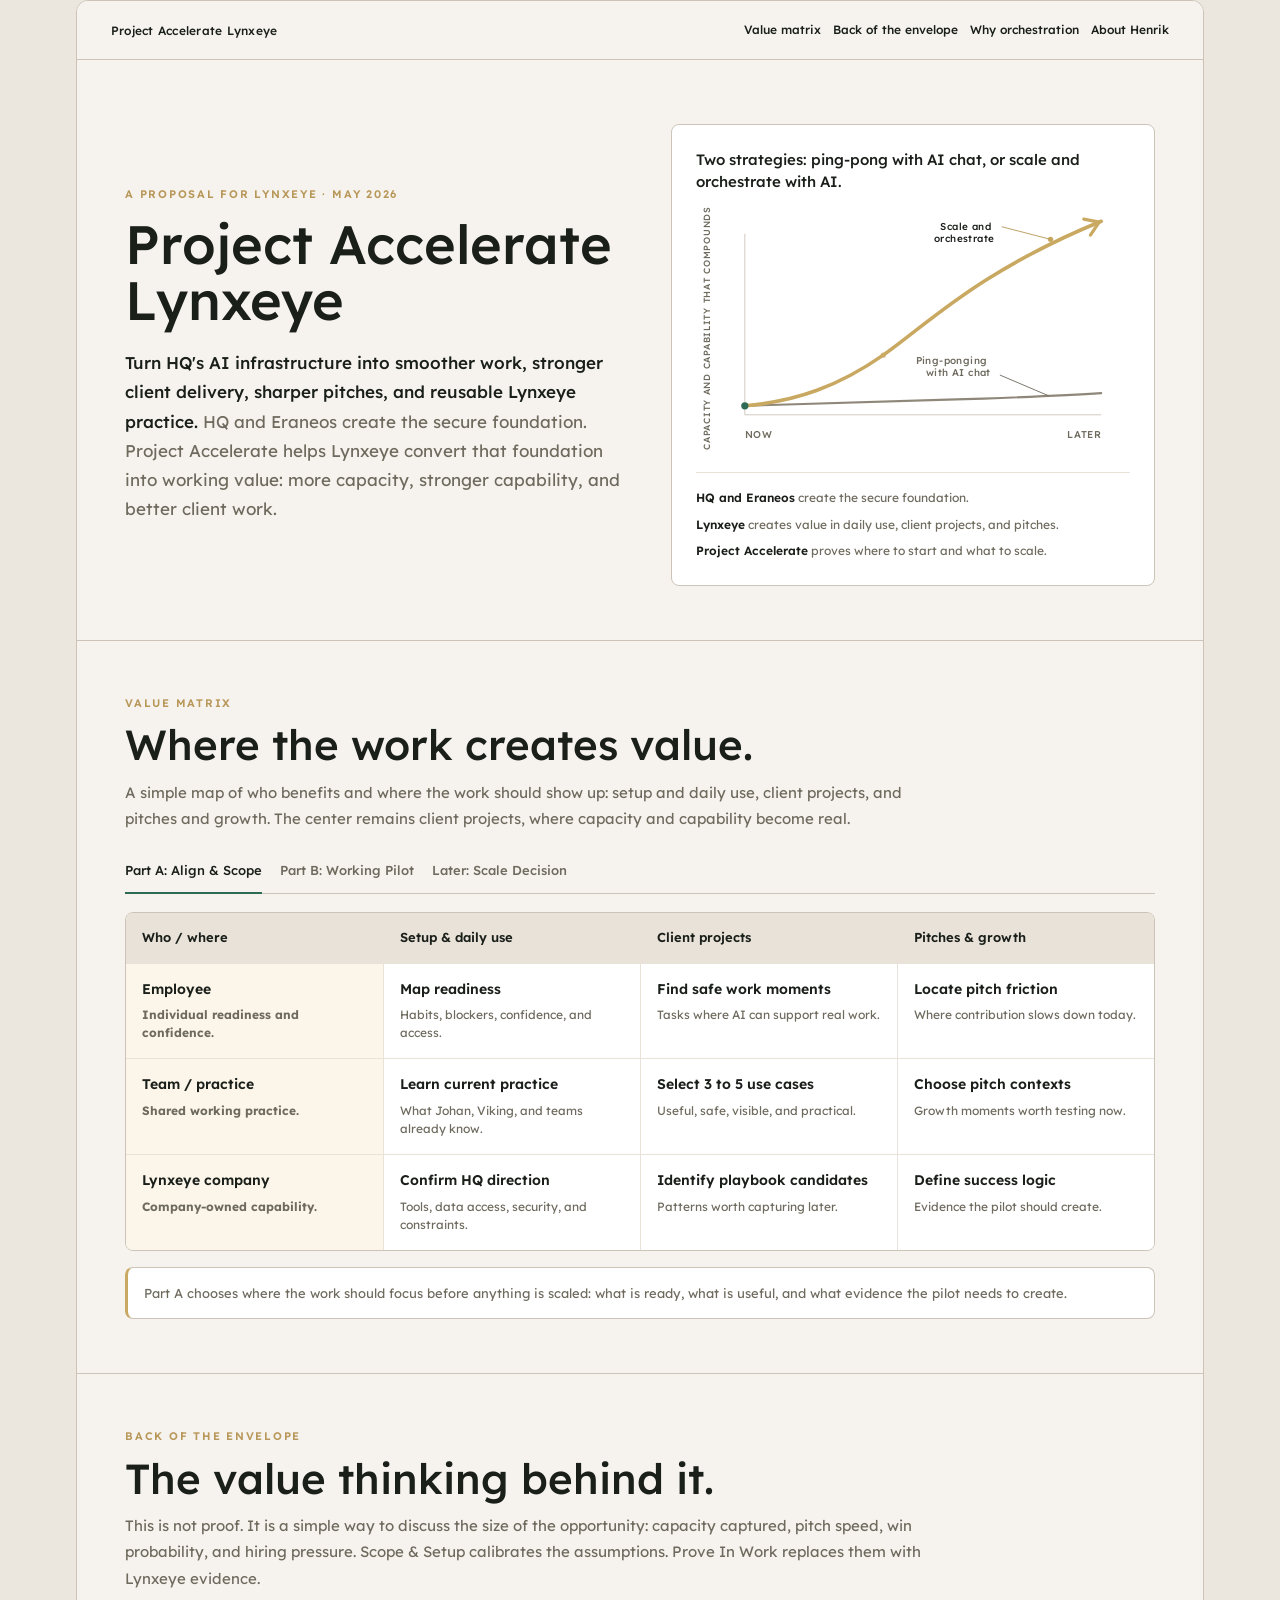
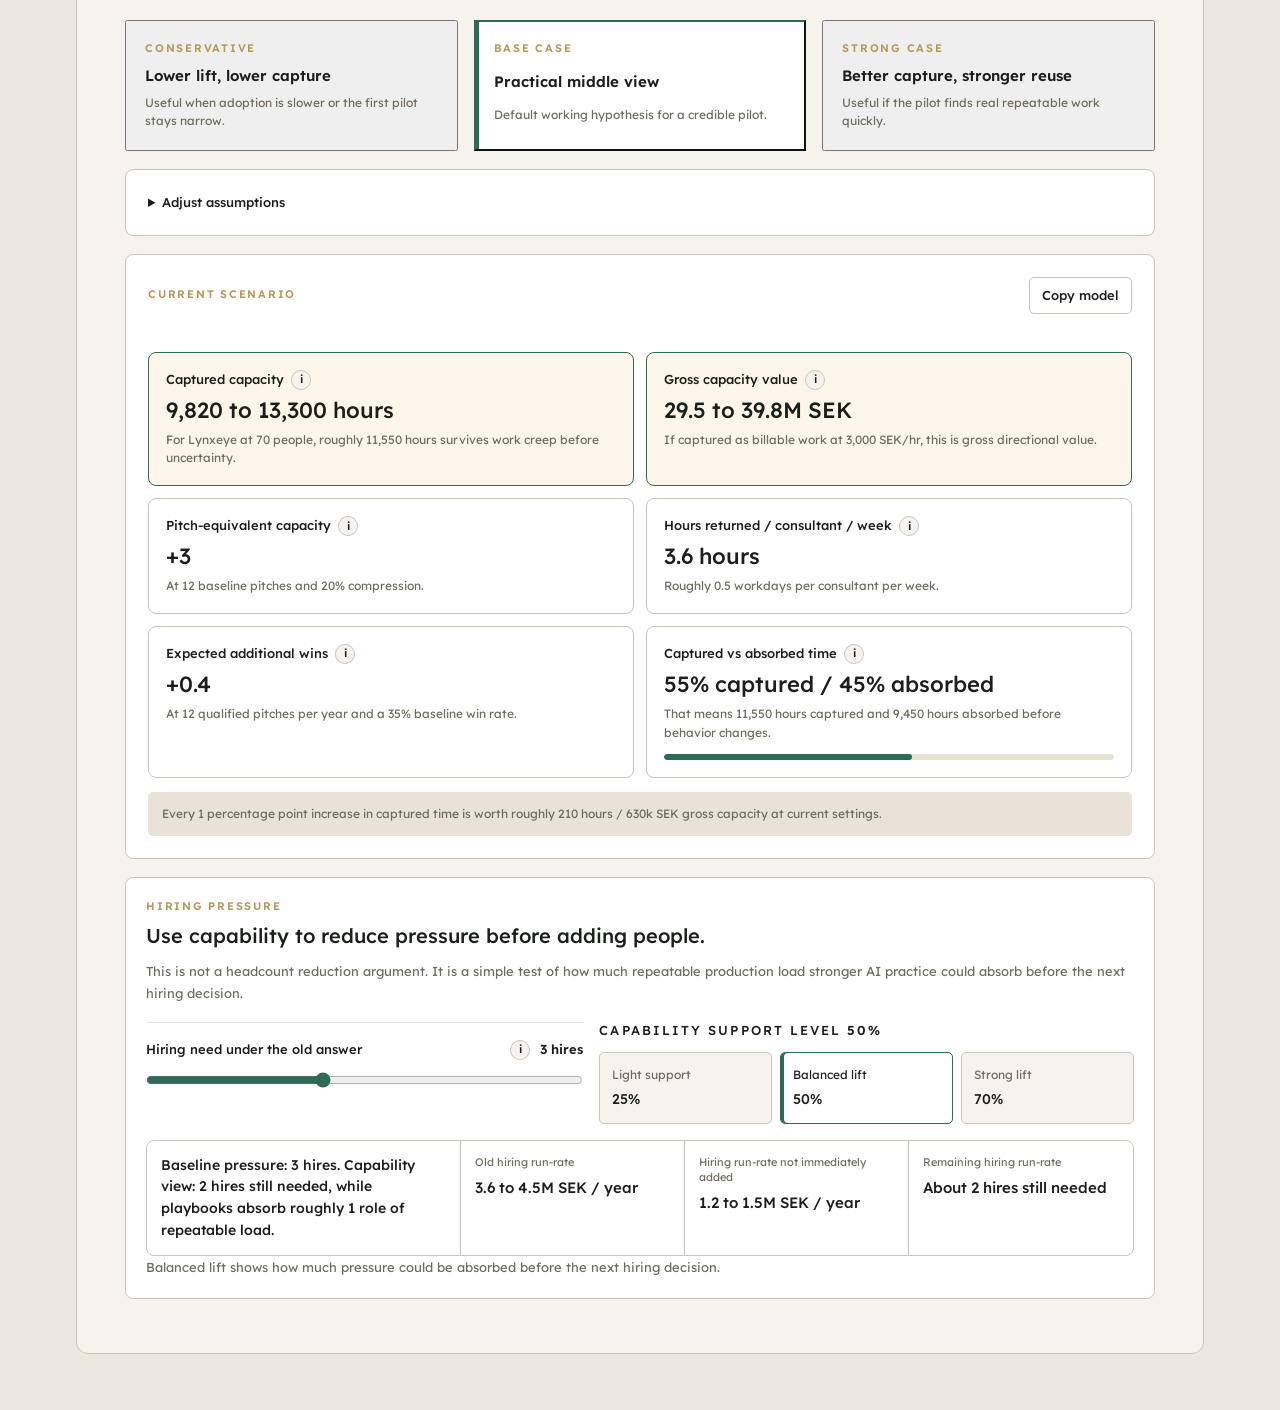
==== commit ae0eec84: "fix: restore phase matrix table" ====
--- a/src/index.html
+++ b/src/index.html
@@ -9,7 +9,7 @@
   <link rel="preconnect" href="https://fonts.gstatic.com" crossorigin>
   <link href="https://fonts.googleapis.com/css2?family=Lexend:wght@300;400;500;600&amp;display=swap" rel="stylesheet">
   <link rel="icon" href="data:,">
-  <link rel="stylesheet" href="styles.css?v=matrix-operating-model">
+  <link rel="stylesheet" href="styles.css?v=matrix-phase-live">
 </head>
 <body>
   <main class="page-shell">
@@ -74,92 +74,49 @@
         <div class="section-heading">
           <p class="eyebrow">Value matrix</p>
           <h2 id="matrix-title">Where the work creates value.</h2>
-          <p>A simple operating model for where the work should show up: setup and daily use, client projects, and client pitches. The first layer stays calm. The detail opens only when the reader wants to see what gets produced.</p>
-        </div>
-
-        <div class="matrix-tabs" role="tablist" aria-label="Matrix lens">
-          <button class="matrix-tab matrix-tab-active" id="matrix-tab-overview" type="button" role="tab" aria-selected="true" aria-controls="matrix-panel" data-matrix-tab="overview"><span>1</span>Overview</button>
-          <button class="matrix-tab" id="matrix-tab-scope" type="button" role="tab" aria-selected="false" aria-controls="matrix-panel" data-matrix-tab="scope"><span>2</span>Scope &amp; Setup</button>
-          <button class="matrix-tab" id="matrix-tab-project" type="button" role="tab" aria-selected="false" aria-controls="matrix-panel" data-matrix-tab="project"><span>3</span>Project Phase</button>
-          <button class="matrix-tab" id="matrix-tab-adoption" type="button" role="tab" aria-selected="false" aria-controls="matrix-panel" data-matrix-tab="adoption"><span>4</span>Adoption, Security &amp; Quality</button>
-        </div>
-
-        <div class="matrix-table-wrap" id="matrix-panel" role="tabpanel" aria-labelledby="matrix-tab-overview">
-          <table class="matrix-table" aria-label="Lynxeye AI value matrix">
+          <p>A simple map of who benefits and where the work should show up: setup and daily use, client projects, and pitches and growth. The center remains client projects, where capacity and capability become real.</p>
+        </div>
+
+        <div class="matrix-phase-tabs" role="tablist" aria-label="Matrix phases">
+          <button class="matrix-phase-tab matrix-phase-tab-active" type="button" role="tab" aria-selected="true" data-matrix-phase="partA">Part A: Align &amp; Scope</button>
+          <button class="matrix-phase-tab" type="button" role="tab" aria-selected="false" data-matrix-phase="partB">Part B: Working Pilot</button>
+          <button class="matrix-phase-tab" type="button" role="tab" aria-selected="false" data-matrix-phase="later">Later: Scale Decision</button>
+        </div>
+
+        <div class="matrix-table-wrap">
+          <table class="matrix-phase-table" aria-label="Lynxeye AI value matrix">
             <thead>
               <tr>
-                <th scope="col">Level</th>
+                <th scope="col">Who / where</th>
                 <th scope="col">Setup &amp; daily use</th>
                 <th scope="col">Client projects</th>
-                <th scope="col">Client pitches</th>
+                <th scope="col">Pitches &amp; growth</th>
               </tr>
             </thead>
             <tbody>
-              <tr class="matrix-summary-row" data-matrix-row="employees">
-                <th scope="row">
-                  <button class="matrix-row-button" type="button" aria-expanded="false" aria-controls="matrix-detail-employees" data-matrix-toggle="employees">
-                    <span class="matrix-row-copy"><strong>Employees</strong><em>Skills, tools, access, confidence.</em></span>
-                    <span class="matrix-row-action">View details <span aria-hidden="true">v</span></span>
-                  </button>
-                </th>
-                <td data-matrix-summary="employees-setup"><span>Setup &amp; daily use</span><strong>Skills, tools, access, confidence</strong><em>Daily AI use starts from less friction.</em></td>
-                <td data-matrix-summary="employees-projects"><span>Client projects</span><strong>Better prepared, faster contribution</strong><em>Individuals bring stronger work into real projects.</em></td>
-                <td data-matrix-summary="employees-pitches"><span>Client pitches</span><strong>More useful pitch input earlier</strong><em>People can contribute before the pressure peaks.</em></td>
+              <tr>
+                <th scope="row"><strong>Employee</strong><em>Individual readiness and confidence.</em></th>
+                <td data-matrix-cell="employee-setup"><span>Setup &amp; daily use</span><strong>Map readiness</strong><em>Habits, blockers, confidence, and access.</em></td>
+                <td data-matrix-cell="employee-projects"><span>Client projects</span><strong>Find safe work moments</strong><em>Tasks where AI can support real work.</em></td>
+                <td data-matrix-cell="employee-pitches"><span>Pitches &amp; growth</span><strong>Locate pitch friction</strong><em>Where contribution slows down today.</em></td>
               </tr>
-              <tr class="matrix-detail-row" id="matrix-detail-employees" hidden>
-                <td colspan="4">
-                  <div class="matrix-detail-grid" aria-label="Employee details">
-                    <article data-matrix-detail="employees-setup"><h3>Setup &amp; daily use</h3><ul></ul></article>
-                    <article data-matrix-detail="employees-projects"><h3>Client projects</h3><ul></ul></article>
-                    <article data-matrix-detail="employees-pitches"><h3>Client pitches</h3><ul></ul></article>
-                  </div>
-                </td>
+              <tr>
+                <th scope="row"><strong>Team / practice</strong><em>Shared working practice.</em></th>
+                <td data-matrix-cell="teams-setup"><span>Setup &amp; daily use</span><strong>Learn current practice</strong><em>What Johan, Viking, and teams already know.</em></td>
+                <td data-matrix-cell="teams-projects"><span>Client projects</span><strong>Select 3 to 5 use cases</strong><em>Useful, safe, visible, and practical.</em></td>
+                <td data-matrix-cell="teams-pitches"><span>Pitches &amp; growth</span><strong>Choose pitch contexts</strong><em>Growth moments worth testing now.</em></td>
               </tr>
-              <tr class="matrix-summary-row" data-matrix-row="teams">
-                <th scope="row">
-                  <button class="matrix-row-button" type="button" aria-expanded="false" aria-controls="matrix-detail-teams" data-matrix-toggle="teams">
-                    <span class="matrix-row-copy"><strong>Teams</strong><em>Shared setup and working rhythm.</em></span>
-                    <span class="matrix-row-action">View details <span aria-hidden="true">v</span></span>
-                  </button>
-                </th>
-                <td data-matrix-summary="teams-setup"><span>Setup &amp; daily use</span><strong>Shared setup and working rhythm</strong><em>Teams get a common way to work.</em></td>
-                <td data-matrix-summary="teams-projects"><span>Client projects</span><strong>Workflows tested in real projects</strong><em>The method is tested where value is visible.</em></td>
-                <td data-matrix-summary="teams-pitches"><span>Client pitches</span><strong>Better pitch flow and output quality</strong><em>Pitch work becomes more structured and reusable.</em></td>
-              </tr>
-              <tr class="matrix-detail-row" id="matrix-detail-teams" hidden>
-                <td colspan="4">
-                  <div class="matrix-detail-grid" aria-label="Team details">
-                    <article data-matrix-detail="teams-setup"><h3>Setup &amp; daily use</h3><ul></ul></article>
-                    <article data-matrix-detail="teams-projects"><h3>Client projects</h3><ul></ul></article>
-                    <article data-matrix-detail="teams-pitches"><h3>Client pitches</h3><ul></ul></article>
-                  </div>
-                </td>
-              </tr>
-              <tr class="matrix-summary-row" data-matrix-row="lynxeye">
-                <th scope="row">
-                  <button class="matrix-row-button" type="button" aria-expanded="false" aria-controls="matrix-detail-lynxeye" data-matrix-toggle="lynxeye">
-                    <span class="matrix-row-copy"><strong>Lynxeye</strong><em>Company-owned capability.</em></span>
-                    <span class="matrix-row-action">View details <span aria-hidden="true">v</span></span>
-                  </button>
-                </th>
-                <td data-matrix-summary="lynxeye-setup"><span>Setup &amp; daily use</span><strong>Company-owned adoption path</strong><em>The setup can spread beyond the first group.</em></td>
-                <td data-matrix-summary="lynxeye-projects"><span>Client projects</span><strong>Playbooks and reusable methods</strong><em>Strong work becomes company practice.</em></td>
-                <td data-matrix-summary="lynxeye-pitches"><span>Client pitches</span><strong>Value evidence and scale choices</strong><em>Leadership can decide what should expand.</em></td>
-              </tr>
-              <tr class="matrix-detail-row" id="matrix-detail-lynxeye" hidden>
-                <td colspan="4">
-                  <div class="matrix-detail-grid" aria-label="Lynxeye details">
-                    <article data-matrix-detail="lynxeye-setup"><h3>Setup &amp; daily use</h3><ul></ul></article>
-                    <article data-matrix-detail="lynxeye-projects"><h3>Client projects</h3><ul></ul></article>
-                    <article data-matrix-detail="lynxeye-pitches"><h3>Client pitches</h3><ul></ul></article>
-                  </div>
-                </td>
+              <tr>
+                <th scope="row"><strong>Lynxeye company</strong><em>Company-owned capability.</em></th>
+                <td data-matrix-cell="lynxeye-setup"><span>Setup &amp; daily use</span><strong>Confirm HQ direction</strong><em>Tools, data access, security, and constraints.</em></td>
+                <td data-matrix-cell="lynxeye-projects"><span>Client projects</span><strong>Identify playbook candidates</strong><em>Patterns worth capturing later.</em></td>
+                <td data-matrix-cell="lynxeye-pitches"><span>Pitches &amp; growth</span><strong>Define success logic</strong><em>Evidence the pilot should create.</em></td>
               </tr>
             </tbody>
           </table>
         </div>
 
-        <p class="matrix-note" id="matrix-note" aria-live="polite">Overview shows the operating model first. Use the tabs to change the lens, then open the level that matters most.</p>
+        <p class="matrix-phase-note" id="matrix-phase-note" aria-live="polite">Part A chooses where the work should focus before anything is scaled: what is ready, what is useful, and what evidence the pilot needs to create.</p>
       </section>
 
       <section class="value-section" id="value" aria-labelledby="value-title">
@@ -503,6 +460,6 @@
     </div>
   </div>
 
-  <script src="script.js?v=matrix-operating-model"></script>
+  <script src="script.js?v=matrix-phase-live"></script>
 </body>
 </html>
--- a/src/styles.css
+++ b/src/styles.css
@@ -129,7 +129,7 @@
 }
 
 .eyebrow,
-.matrix-table td > span,
+.matrix-phase-table td span,
 .detail-kicker,
 .sim-label,
 .output-label,
@@ -640,6 +640,121 @@
 }
 
 .matrix-note {
+  background: var(--bg-white);
+  border: 0.5px solid var(--border);
+  border-left: 3px solid var(--gold);
+  border-radius: 8px;
+  color: var(--muted);
+  font-size: 13px;
+  line-height: 1.7;
+  margin-top: 16px;
+  padding: 14px 16px;
+}
+
+.matrix-phase-tabs {
+  align-items: end;
+  border-bottom: 0.5px solid var(--border);
+  display: flex;
+  flex-wrap: wrap;
+  gap: 18px;
+  margin-bottom: 18px;
+}
+
+.matrix-phase-tab {
+  background: transparent;
+  border: 0;
+  border-bottom: 2px solid transparent;
+  color: var(--muted);
+  cursor: pointer;
+  font-size: 13px;
+  font-weight: 500;
+  margin-bottom: -1px;
+  padding: 0 0 11px;
+  text-align: left;
+  transition: border-color var(--duration) var(--ease), color var(--duration) var(--ease);
+}
+
+.matrix-phase-tab:hover,
+.matrix-phase-tab:focus-visible {
+  border-bottom-color: var(--gold);
+  color: var(--ink);
+  outline: 0;
+}
+
+.matrix-phase-tab-active,
+.matrix-phase-tab-active:hover,
+.matrix-phase-tab-active:focus-visible {
+  border-bottom-color: var(--green);
+  color: var(--ink);
+  outline: 0;
+}
+
+.matrix-phase-table {
+  border-collapse: collapse;
+  table-layout: fixed;
+  width: 100%;
+}
+
+.matrix-phase-table th,
+.matrix-phase-table td {
+  border-right: 0.5px solid var(--border-light);
+  border-bottom: 0.5px solid var(--border-light);
+  padding: 16px;
+  text-align: left;
+  vertical-align: top;
+}
+
+.matrix-phase-table th:last-child,
+.matrix-phase-table td:last-child {
+  border-right: 0;
+}
+
+.matrix-phase-table tbody tr:last-child th,
+.matrix-phase-table tbody tr:last-child td {
+  border-bottom: 0;
+}
+
+.matrix-phase-table thead th {
+  background: var(--bg-stone);
+  color: var(--ink);
+  font-size: 13px;
+  font-weight: 600;
+  line-height: 1.35;
+}
+
+.matrix-phase-table tbody th {
+  background: var(--gold-tint);
+  width: 22%;
+}
+
+.matrix-phase-table td {
+  background: var(--bg-white);
+  min-height: 116px;
+}
+
+.matrix-phase-table strong {
+  color: var(--ink);
+  display: block;
+  font-size: 14px;
+  font-weight: 600;
+  line-height: 1.35;
+}
+
+.matrix-phase-table em {
+  color: var(--muted);
+  display: block;
+  font-size: 12px;
+  font-style: normal;
+  line-height: 1.5;
+  margin-top: 8px;
+}
+
+.matrix-phase-table td span {
+  display: none;
+  margin-bottom: 8px;
+}
+
+.matrix-phase-note {
   background: var(--bg-white);
   border: 0.5px solid var(--border);
   border-left: 3px solid var(--gold);
@@ -1497,6 +1612,67 @@
     min-height: 48px;
   }
 
+  .matrix-phase-tabs {
+    align-items: stretch;
+    display: grid;
+    gap: 0;
+    grid-template-columns: 1fr;
+    margin-bottom: 16px;
+  }
+
+  .matrix-phase-tab {
+    border-bottom-width: 0.5px;
+    margin-bottom: 0;
+    padding: 12px 0;
+  }
+
+  .matrix-phase-tab-active {
+    border-bottom-width: 2px;
+  }
+
+  .matrix-phase-table,
+  .matrix-phase-table thead,
+  .matrix-phase-table tbody,
+  .matrix-phase-table tr,
+  .matrix-phase-table th,
+  .matrix-phase-table td {
+    display: block;
+    width: 100%;
+  }
+
+  .matrix-phase-table thead {
+    display: none;
+  }
+
+  .matrix-phase-table tbody tr {
+    border-bottom: 0.5px solid var(--border);
+  }
+
+  .matrix-phase-table tbody tr:last-child {
+    border-bottom: 0;
+  }
+
+  .matrix-phase-table th,
+  .matrix-phase-table td,
+  .matrix-phase-table th:last-child,
+  .matrix-phase-table td:last-child {
+    border-bottom: 0.5px solid var(--border-light);
+    border-right: 0;
+  }
+
+  .matrix-phase-table tbody th {
+    width: 100%;
+    padding: 14px 16px;
+  }
+
+  .matrix-phase-table td {
+    padding: 16px;
+  }
+
+  .matrix-phase-table td span {
+    display: block;
+  }
+
   .matrix-table,
   .matrix-table thead,
   .matrix-table tbody,
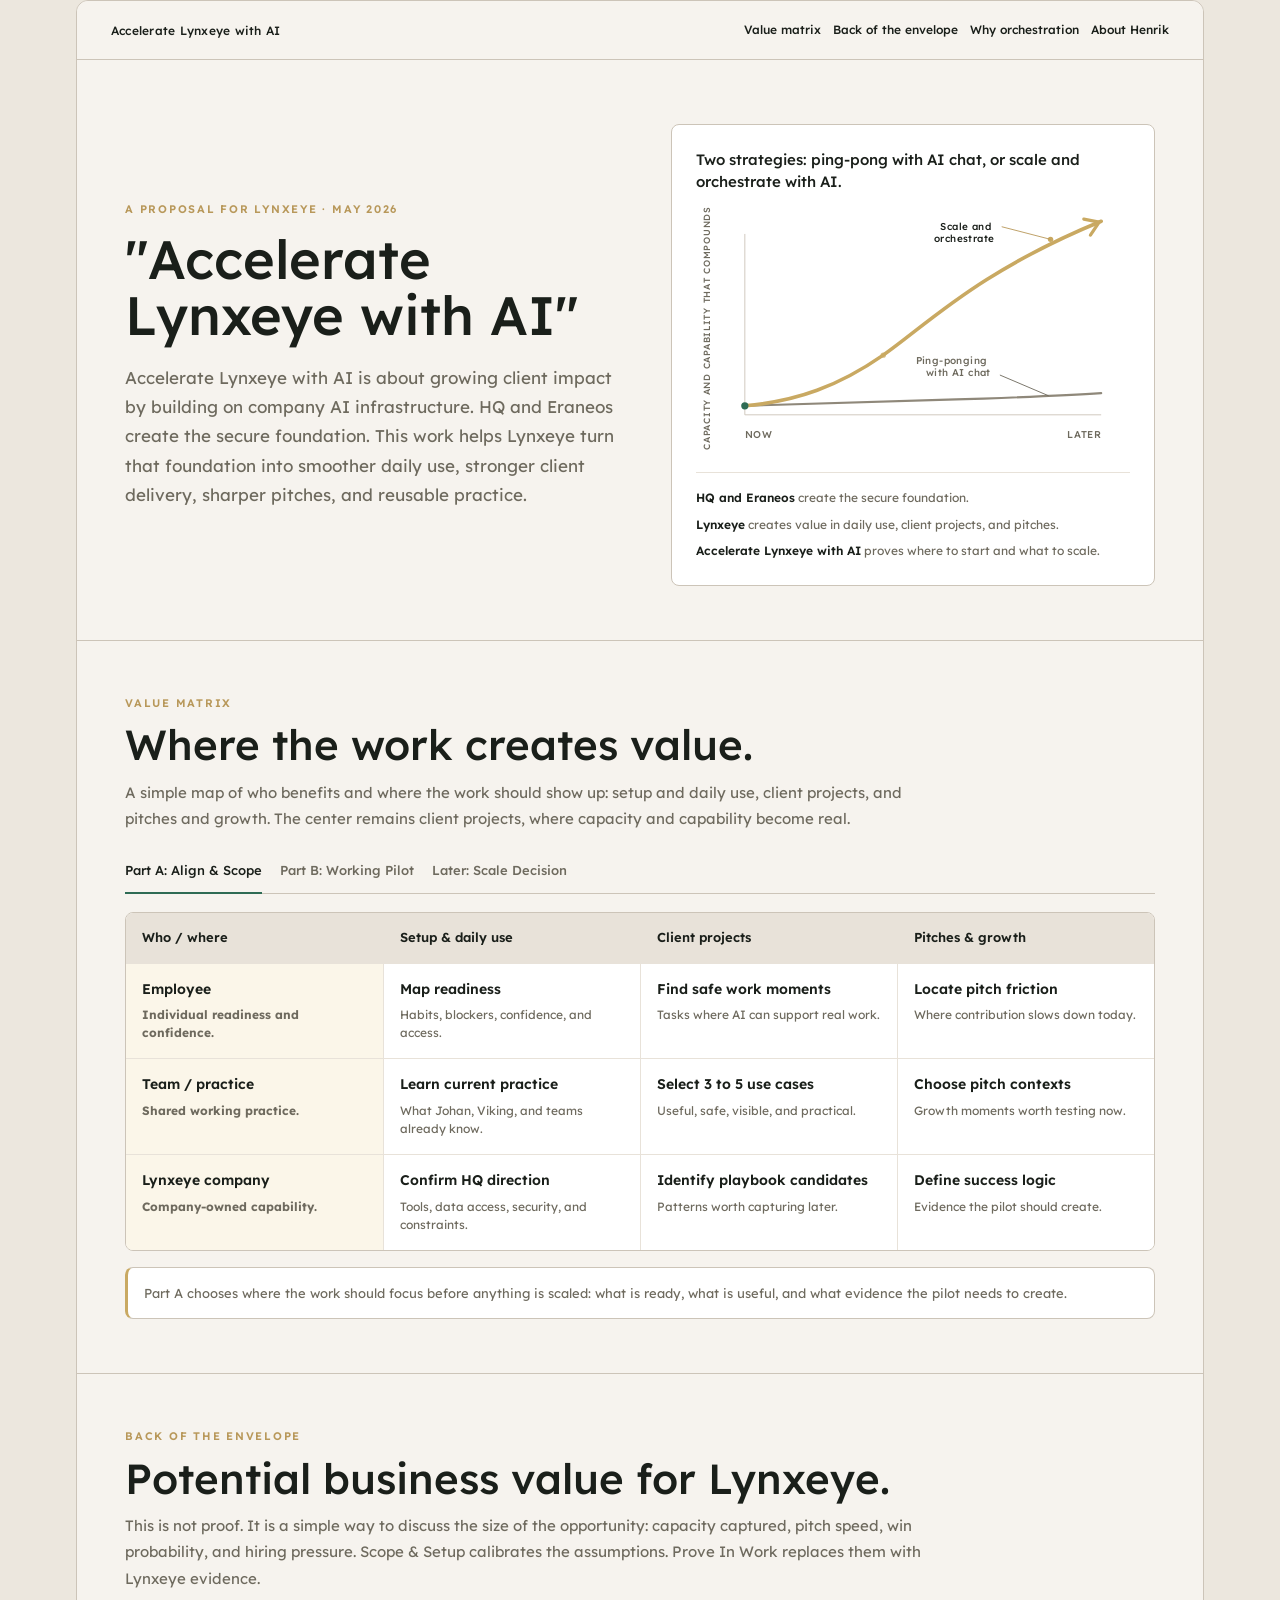
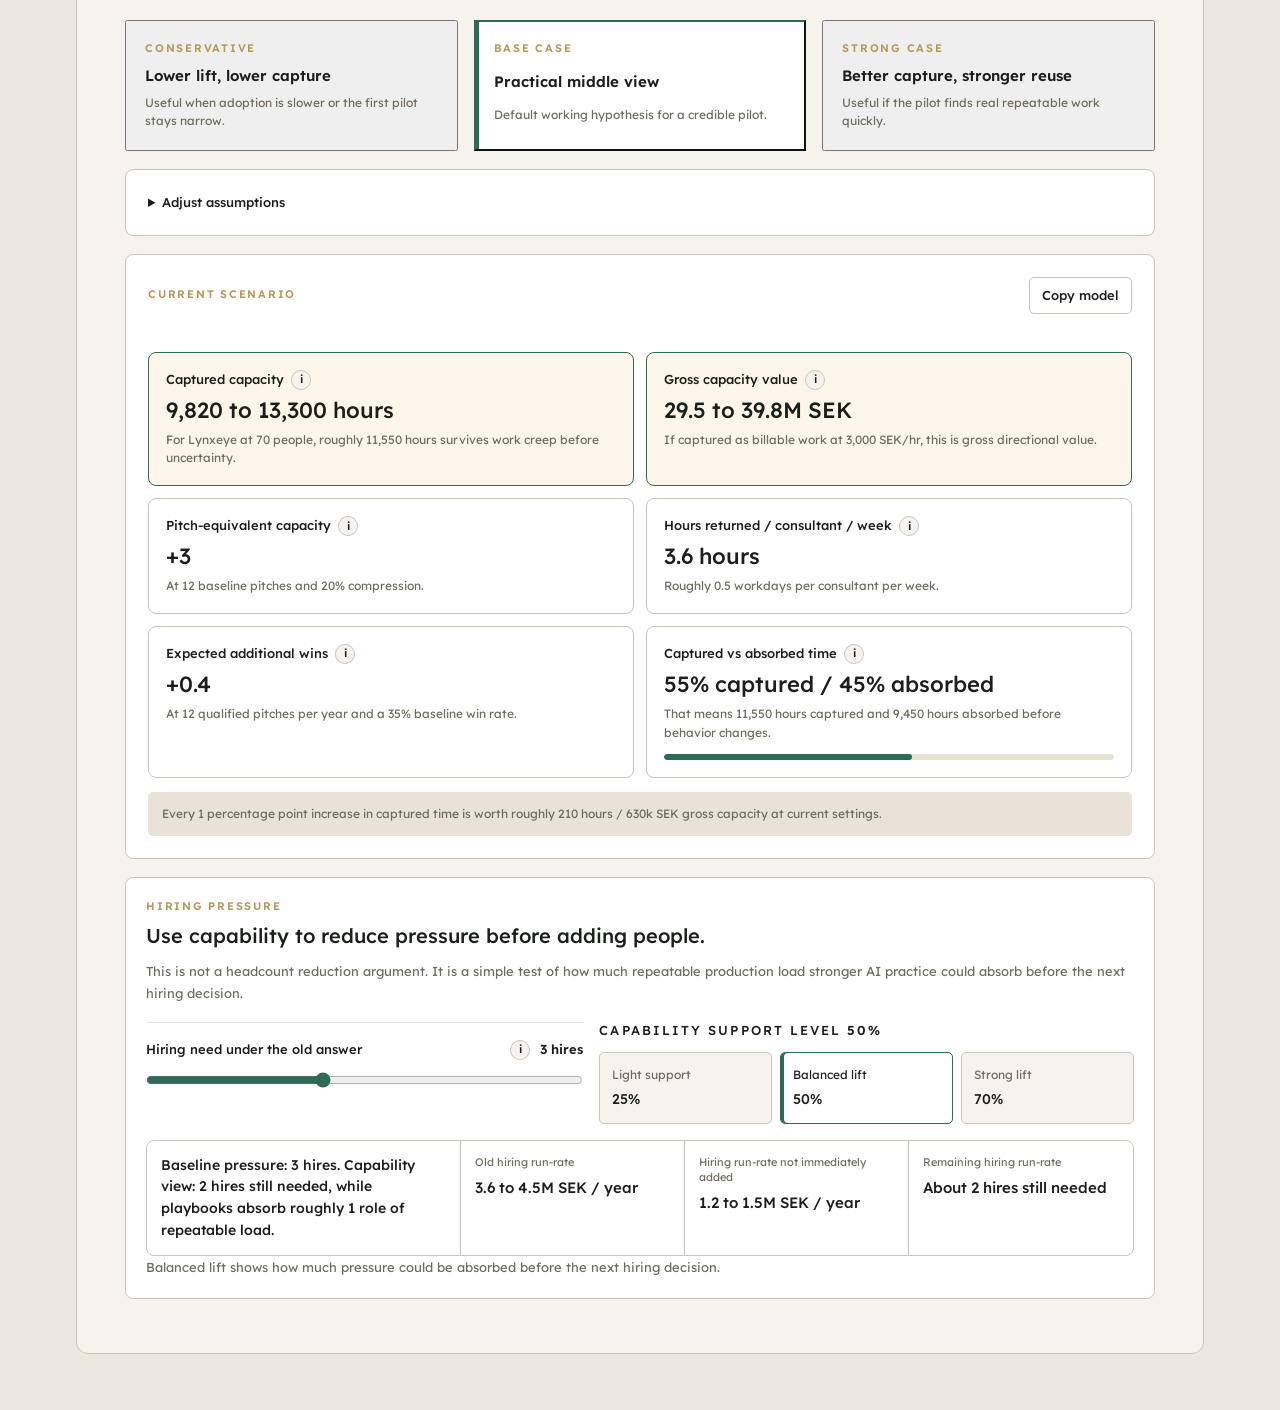
==== commit 0cbf5945: "fix: update project naming copy" ====
--- a/src/index.html
+++ b/src/index.html
@@ -3,19 +3,19 @@
 <head>
   <meta charset="UTF-8">
   <meta name="viewport" content="width=device-width, initial-scale=1.0">
-  <meta name="description" content="Project Accelerate Lynxeye: building on HQ AI infrastructure to increase Lynxeye capacity, capability, and client value.">
-  <title>Project Accelerate Lynxeye</title>
+  <meta name="description" content="Accelerate Lynxeye with AI: building on company AI infrastructure to increase Lynxeye capacity, capability, and client value.">
+  <title>Accelerate Lynxeye with AI</title>
   <link rel="preconnect" href="https://fonts.googleapis.com">
   <link rel="preconnect" href="https://fonts.gstatic.com" crossorigin>
   <link href="https://fonts.googleapis.com/css2?family=Lexend:wght@300;400;500;600&amp;display=swap" rel="stylesheet">
   <link rel="icon" href="data:,">
-  <link rel="stylesheet" href="styles.css?v=matrix-phase-live">
+  <link rel="stylesheet" href="styles.css?v=project-name-copy">
 </head>
 <body>
   <main class="page-shell">
-    <article class="document-shell" aria-label="Project Accelerate Lynxeye proposal">
+    <article class="document-shell" aria-label="Accelerate Lynxeye with AI proposal">
       <header class="topbar">
-        <a class="topbar-brand" href="#top" aria-label="Project Accelerate Lynxeye home">Project Accelerate Lynxeye</a>
+        <a class="topbar-brand" href="#top" aria-label="Accelerate Lynxeye with AI home">Accelerate Lynxeye with AI</a>
         <nav class="topbar-menu" aria-label="Proposal navigation">
           <a class="topbar-link" href="#matrix">Value matrix</a>
           <a class="topbar-link" href="#value">Back of the envelope</a>
@@ -27,8 +27,8 @@
       <section class="hero" id="top" aria-labelledby="hero-title">
         <div class="hero-copy">
           <p class="eyebrow">A proposal for Lynxeye &middot; May 2026</p>
-          <h1 id="hero-title">Project Accelerate Lynxeye</h1>
-          <p class="hero-lead"><strong>Turn HQ's AI infrastructure into smoother work, stronger client delivery, sharper pitches, and reusable Lynxeye practice.</strong> HQ and Eraneos create the secure foundation. Project Accelerate helps Lynxeye convert that foundation into working value: more capacity, stronger capability, and better client work.</p>
+          <h1 id="hero-title">"Accelerate Lynxeye with AI"</h1>
+          <p class="hero-lead">Accelerate Lynxeye with AI is about growing client impact by building on company AI infrastructure. HQ and Eraneos create the secure foundation. This work helps Lynxeye turn that foundation into smoother daily use, stronger client delivery, sharper pitches, and reusable practice.</p>
         </div>
 
         <aside class="hero-visual" aria-label="Orchestration creates reusable value">
@@ -65,7 +65,7 @@
           <div class="hero-bridge" aria-label="Opening takeaways">
             <p><strong>HQ and Eraneos</strong> create the secure foundation.</p>
             <p><strong>Lynxeye</strong> creates value in daily use, client projects, and pitches.</p>
-            <p><strong>Project Accelerate</strong> proves where to start and what to scale.</p>
+            <p><strong>Accelerate Lynxeye with AI</strong> proves where to start and what to scale.</p>
           </div>
         </aside>
       </section>
@@ -122,7 +122,7 @@
       <section class="value-section" id="value" aria-labelledby="value-title">
         <div class="section-heading">
           <p class="eyebrow">Back of the envelope</p>
-          <h2 id="value-title">The value thinking behind it.</h2>
+          <h2 id="value-title">Potential business value for Lynxeye.</h2>
           <p>This is not proof. It is a simple way to discuss the size of the opportunity: capacity captured, pitch speed, win probability, and hiring pressure. Scope &amp; Setup calibrates the assumptions. Prove In Work replaces them with Lynxeye evidence.</p>
         </div>
 
@@ -460,6 +460,6 @@
     </div>
   </div>
 
-  <script src="script.js?v=matrix-phase-live"></script>
+  <script src="script.js?v=project-name-copy"></script>
 </body>
 </html>
